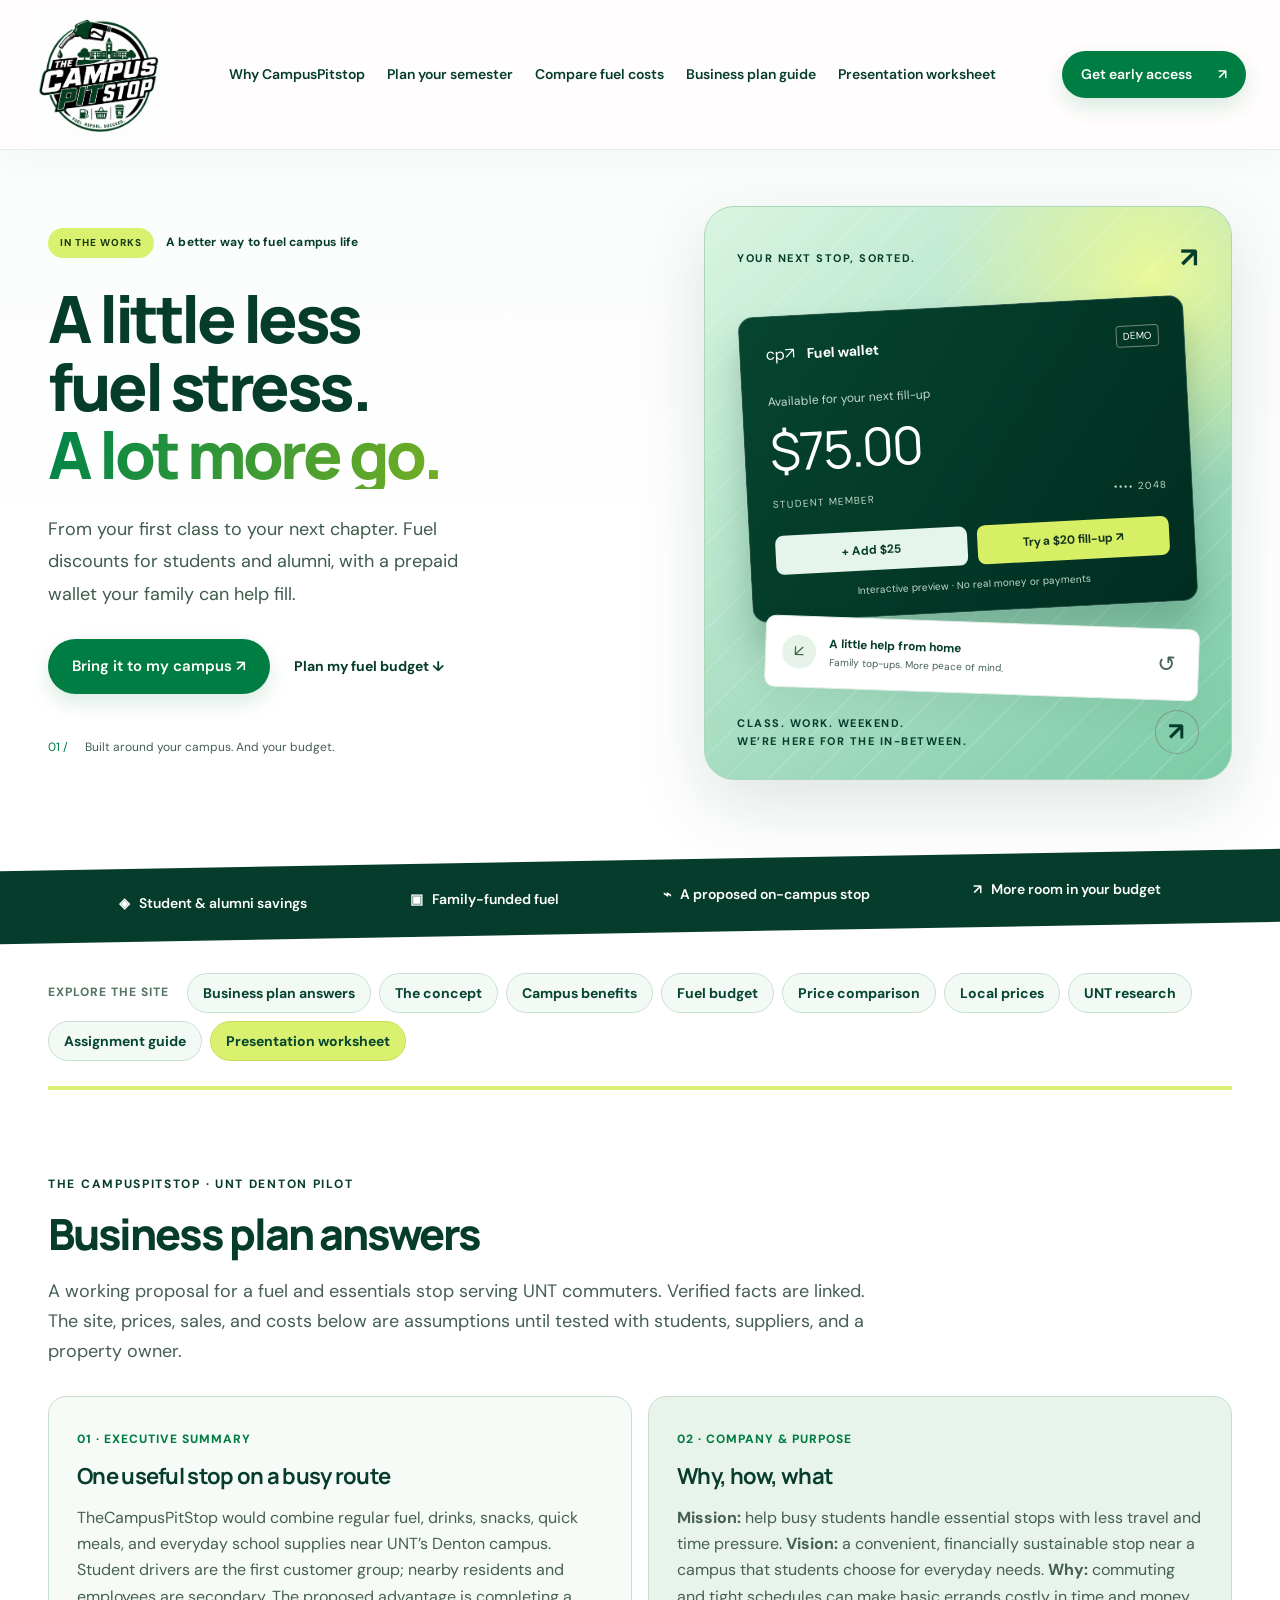
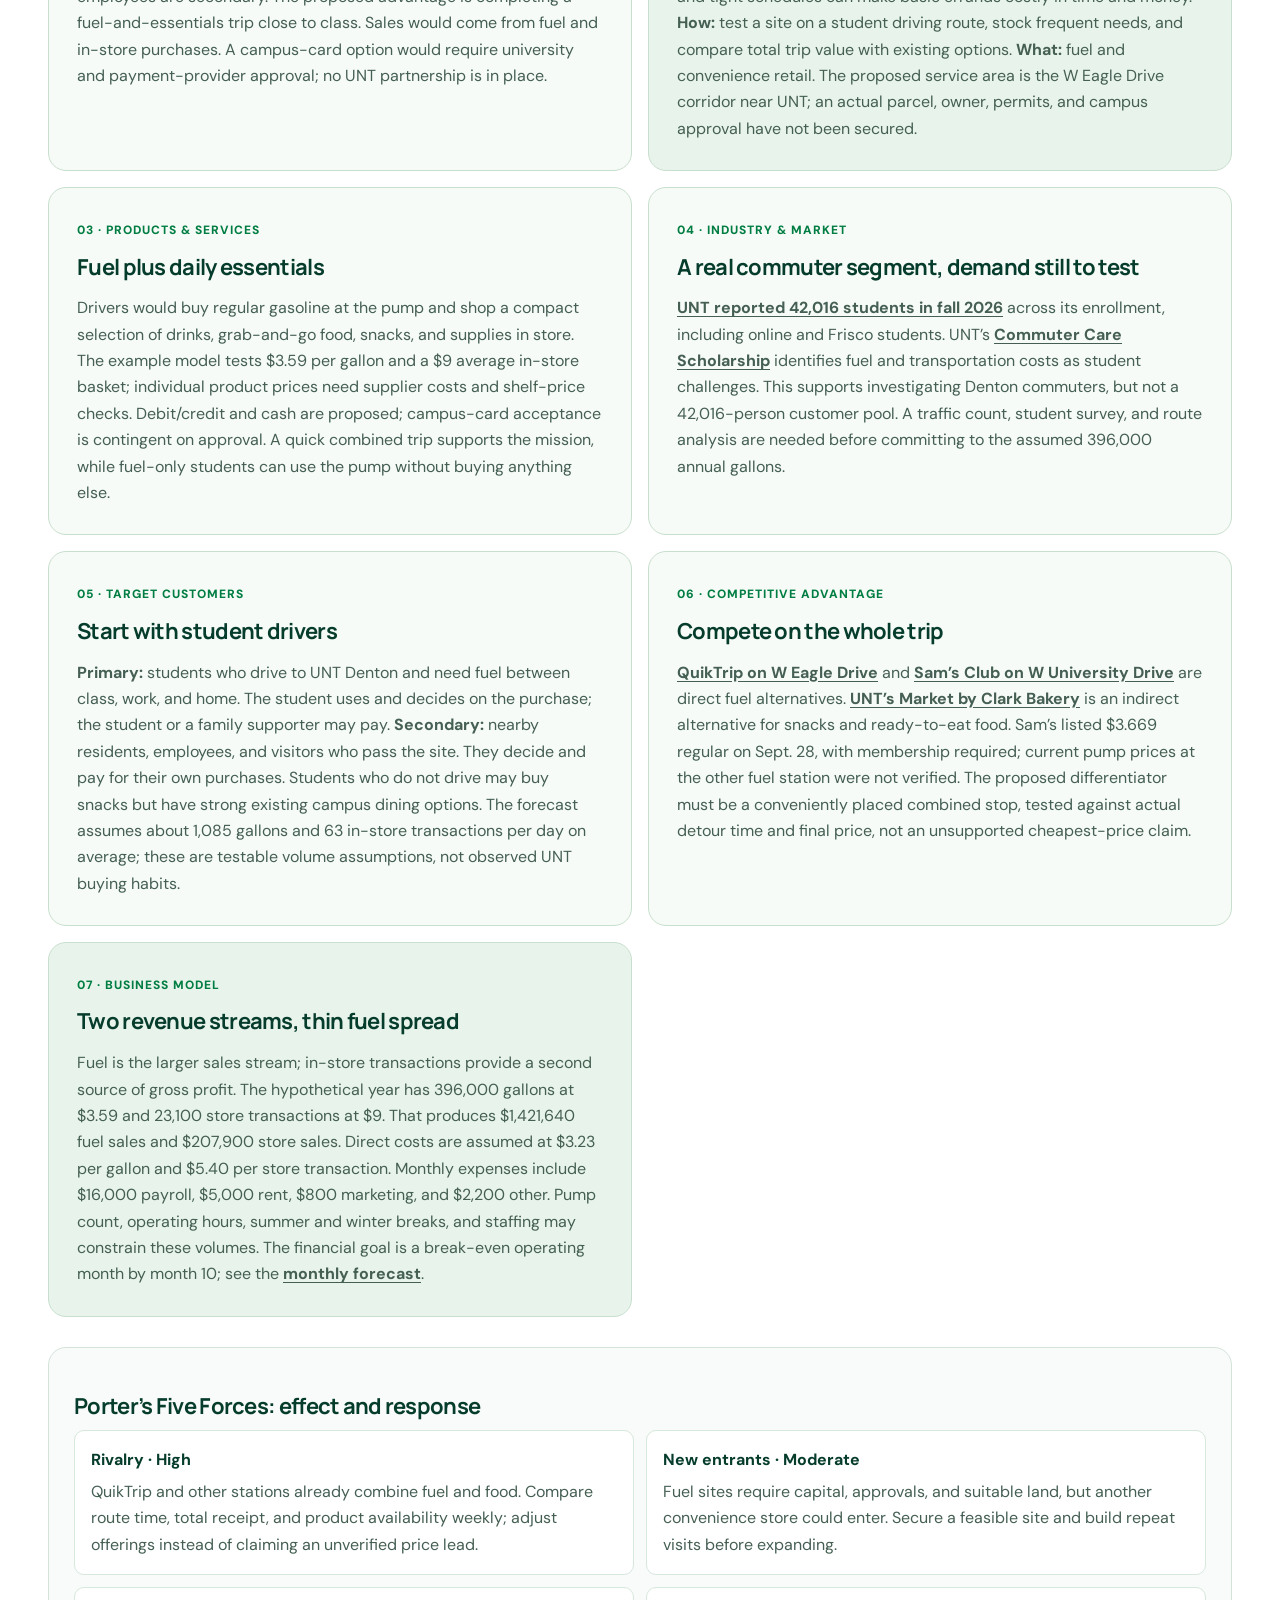
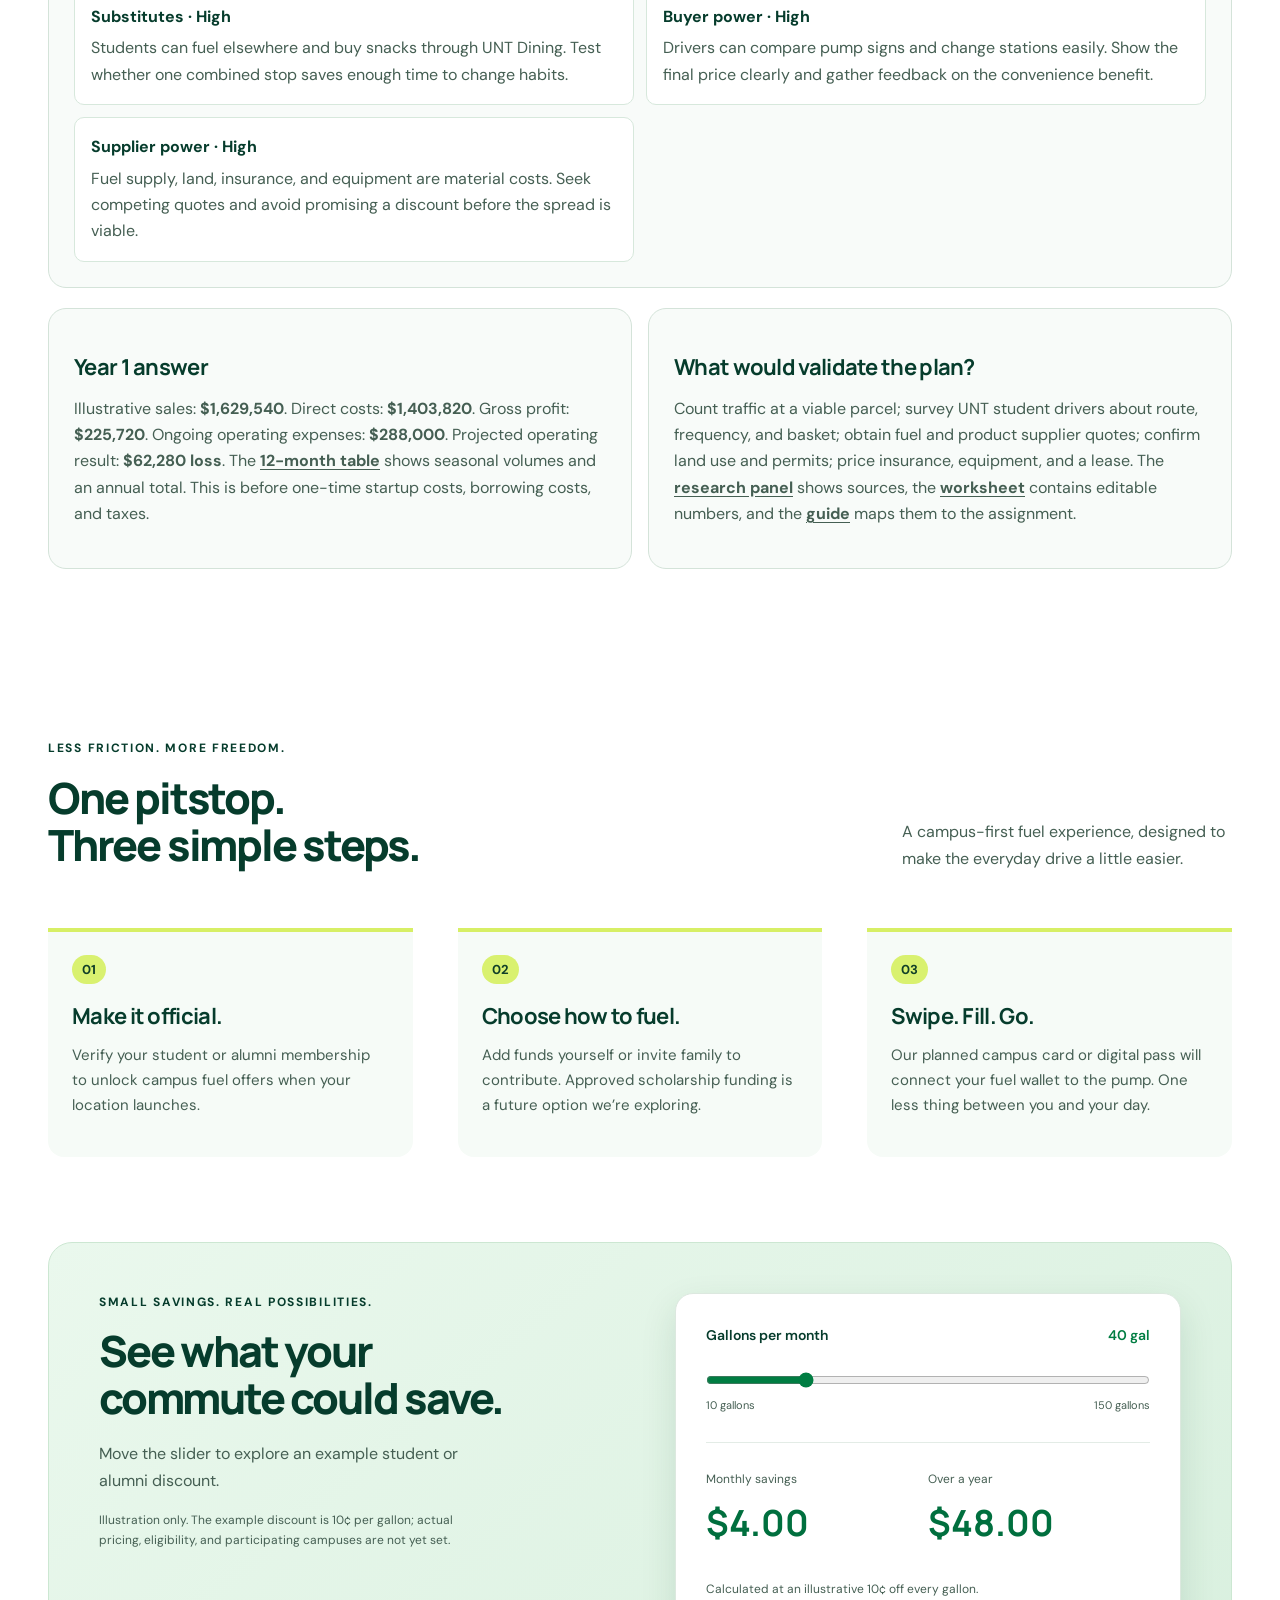
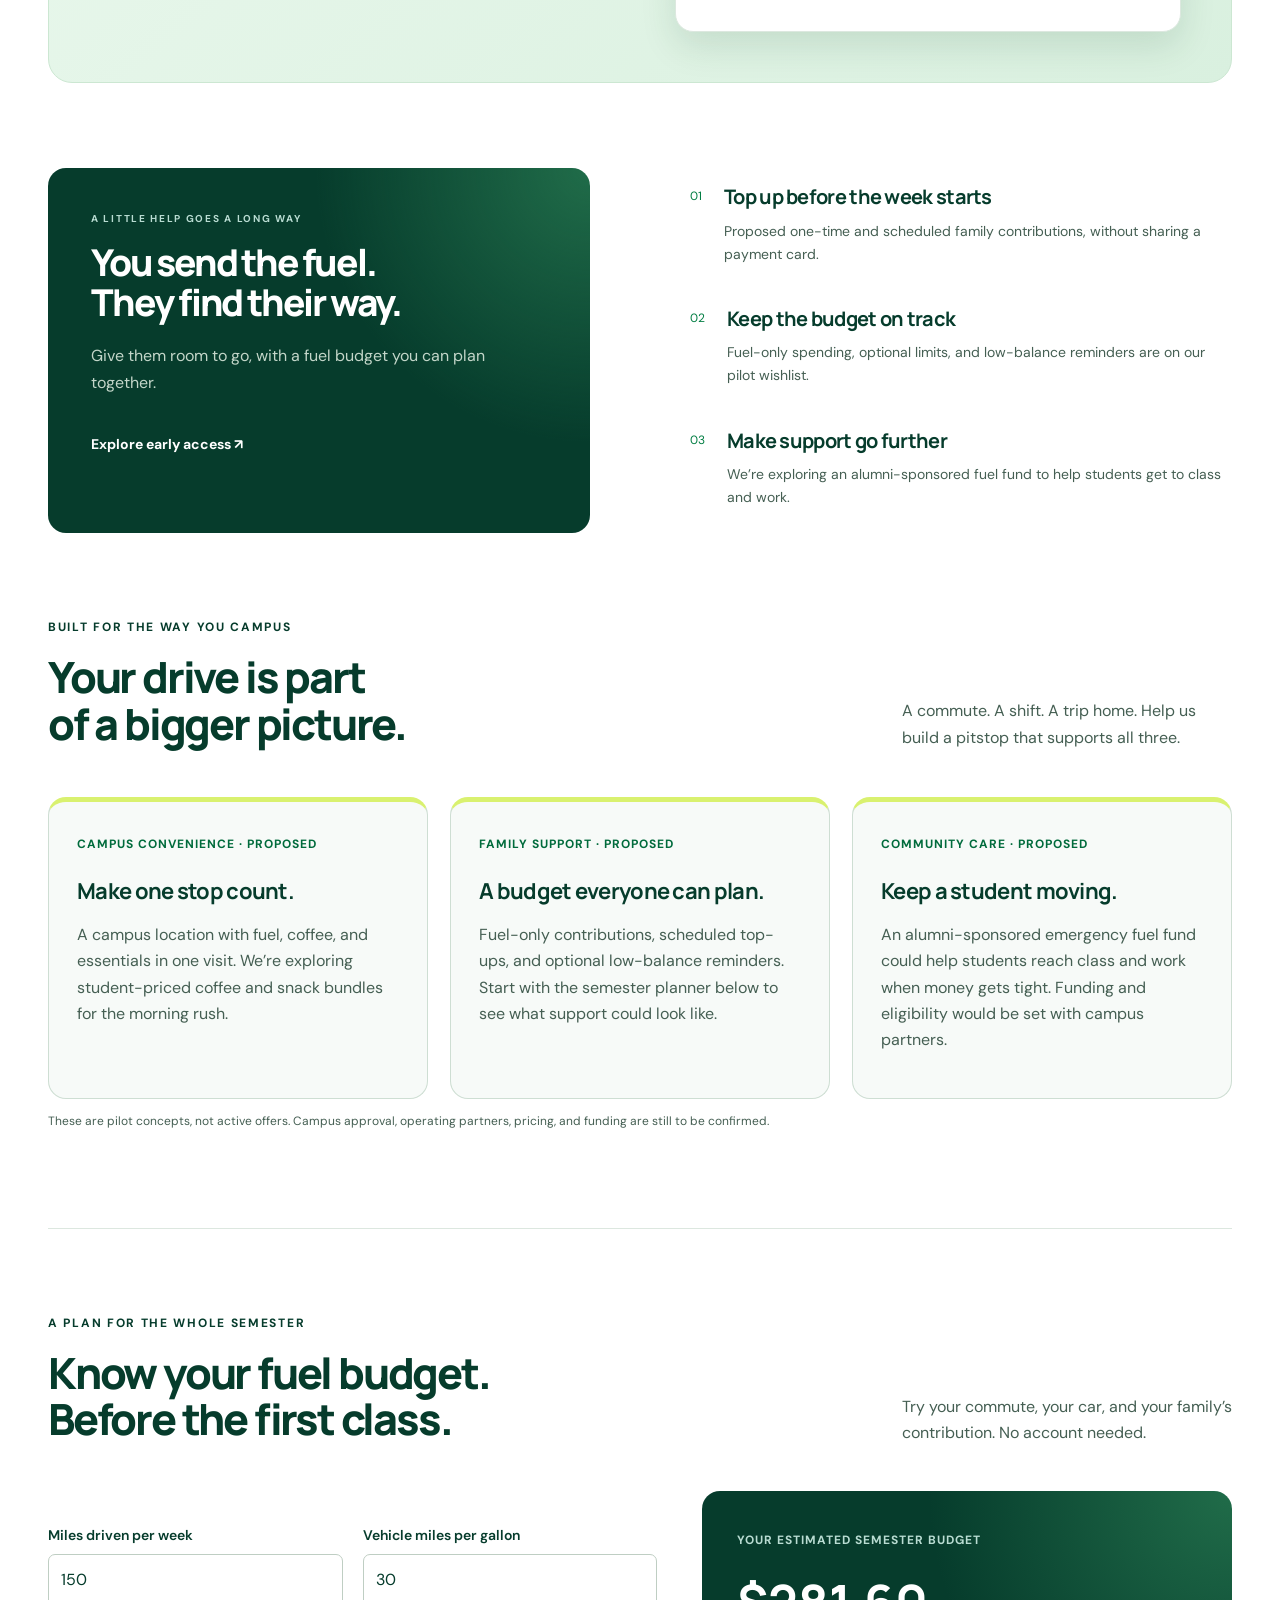
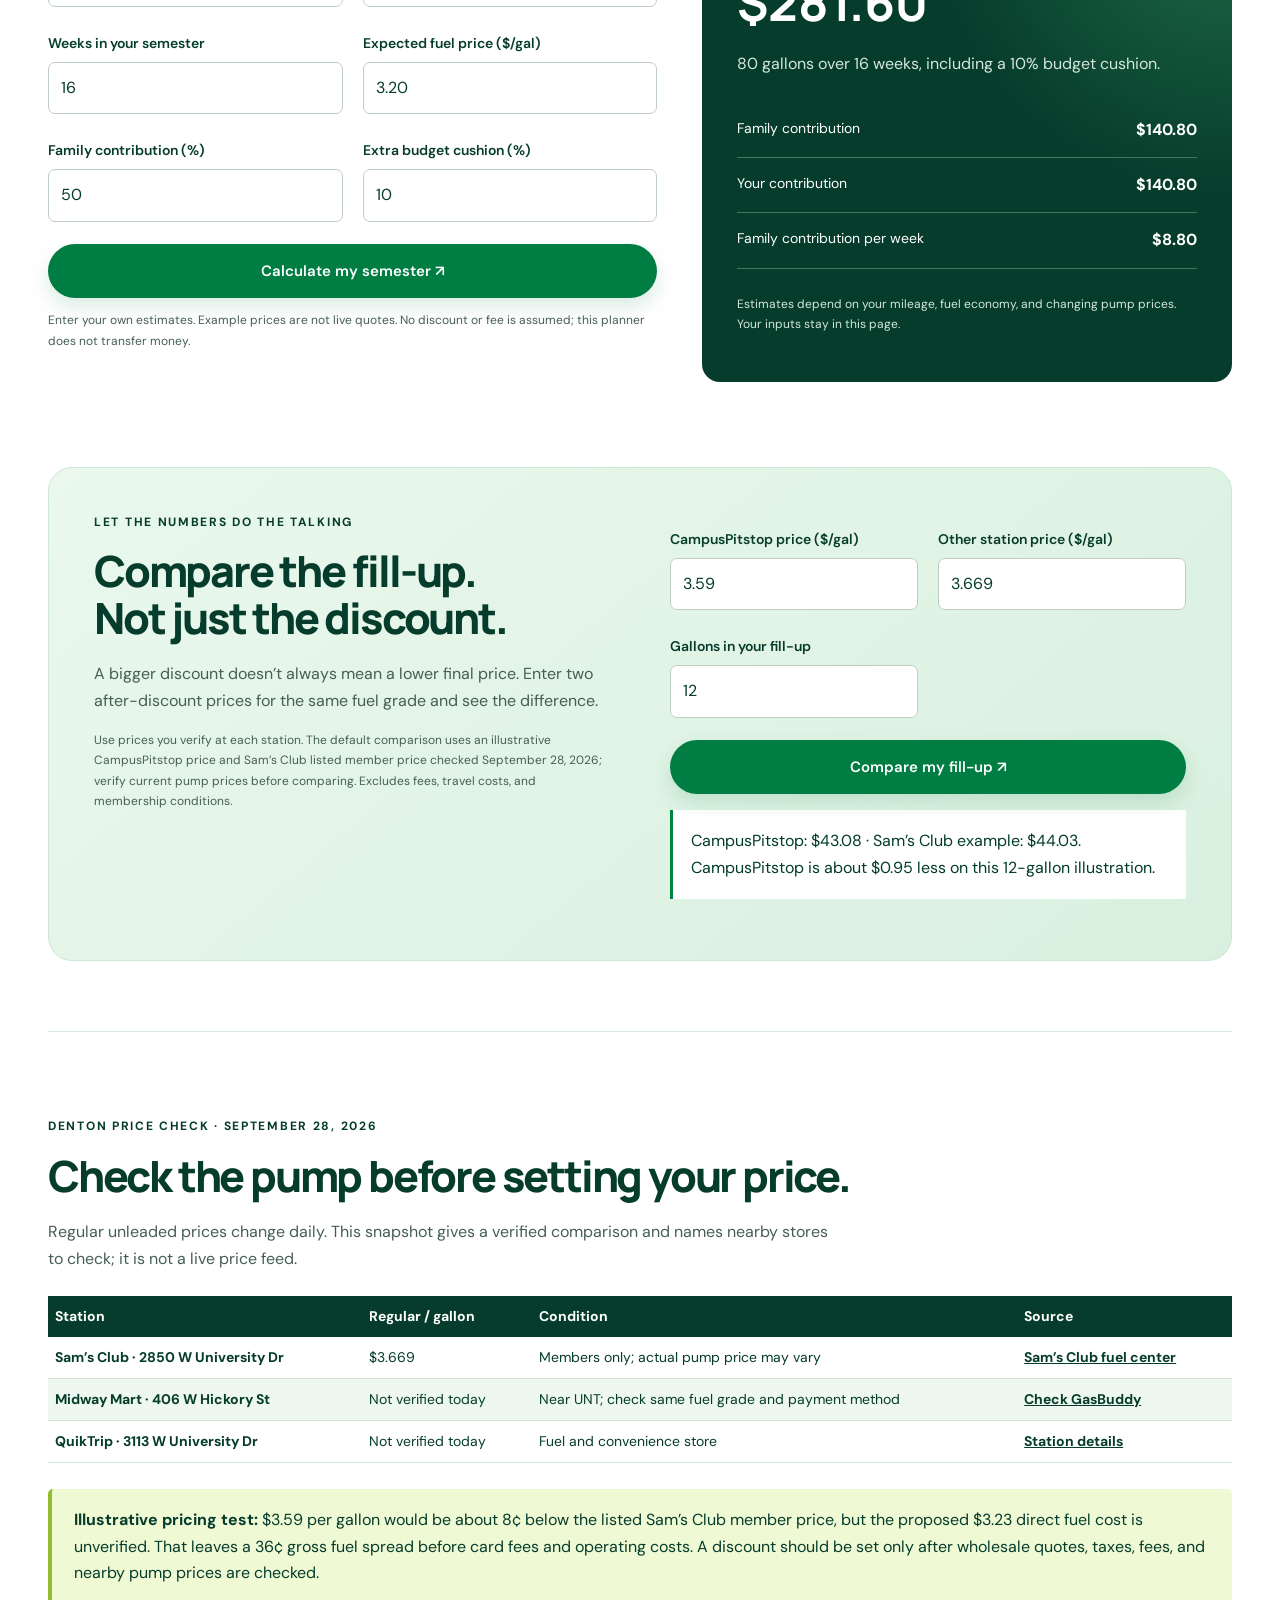
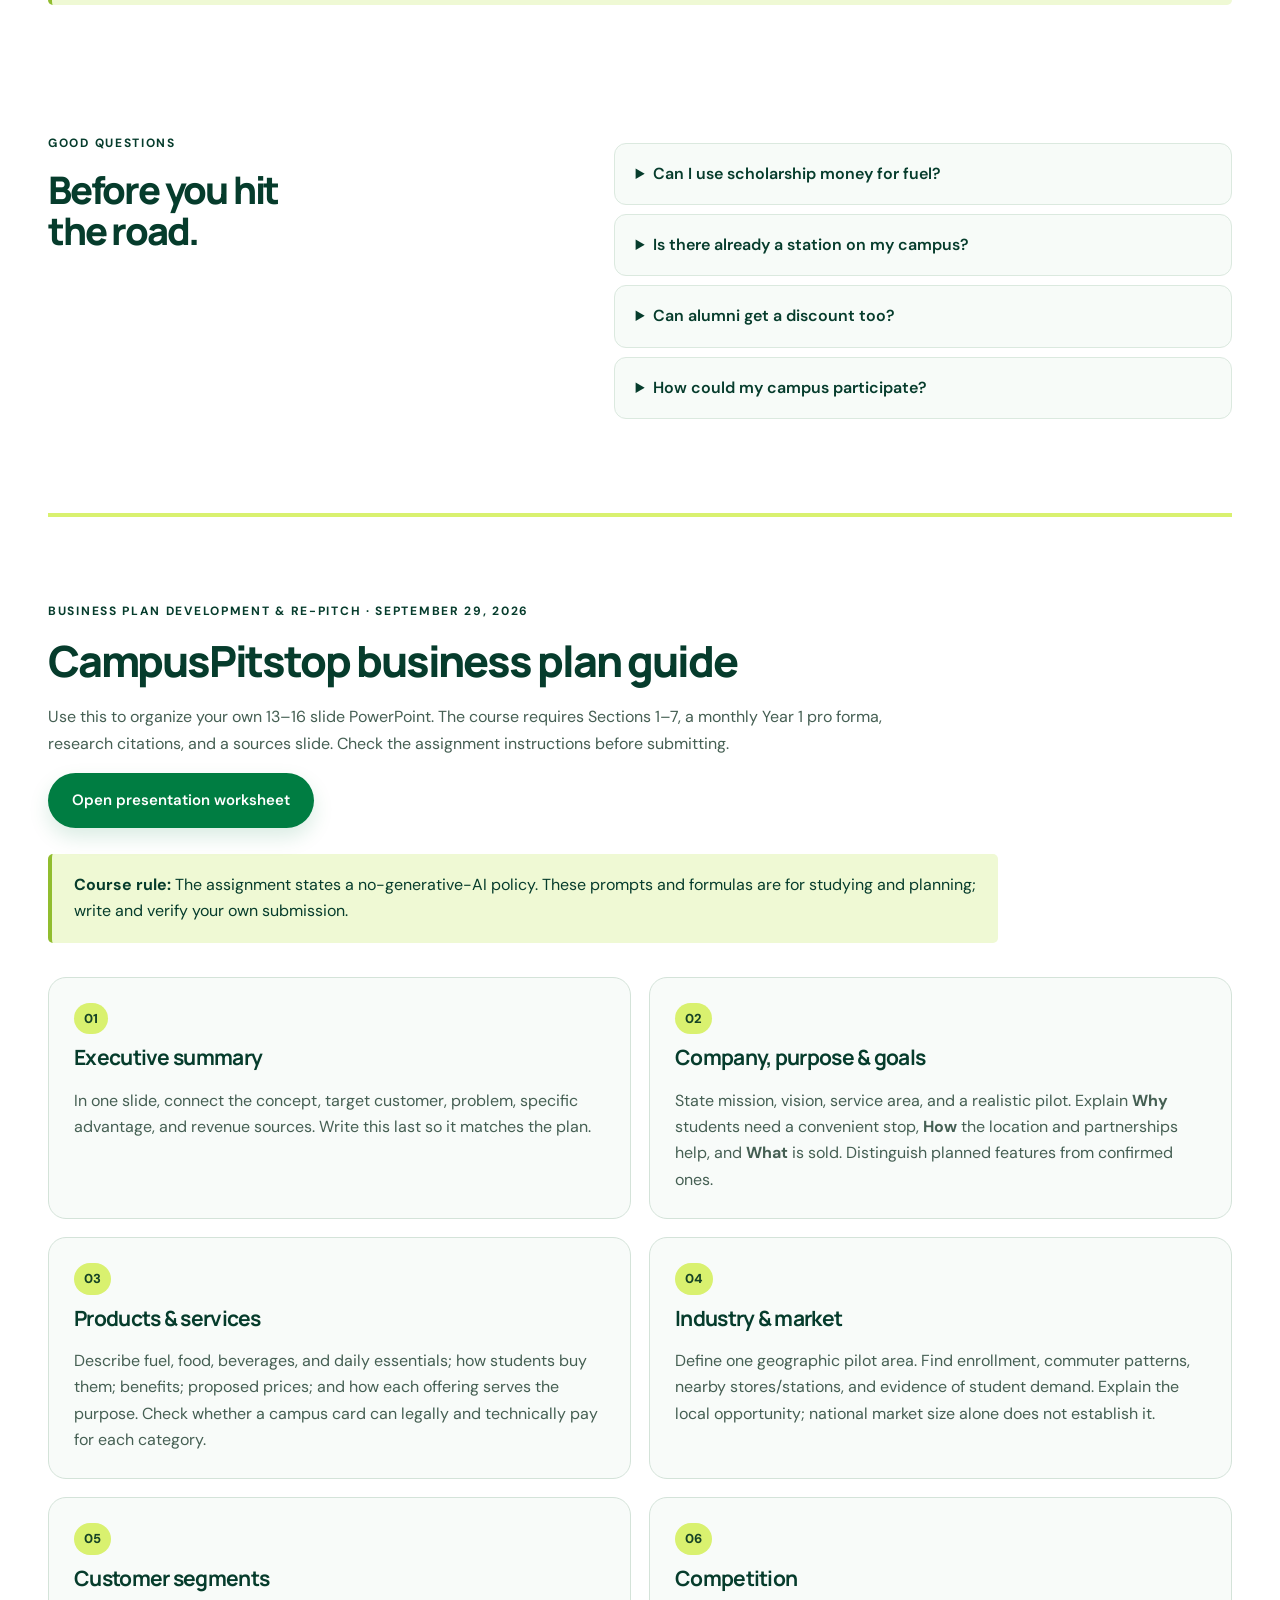
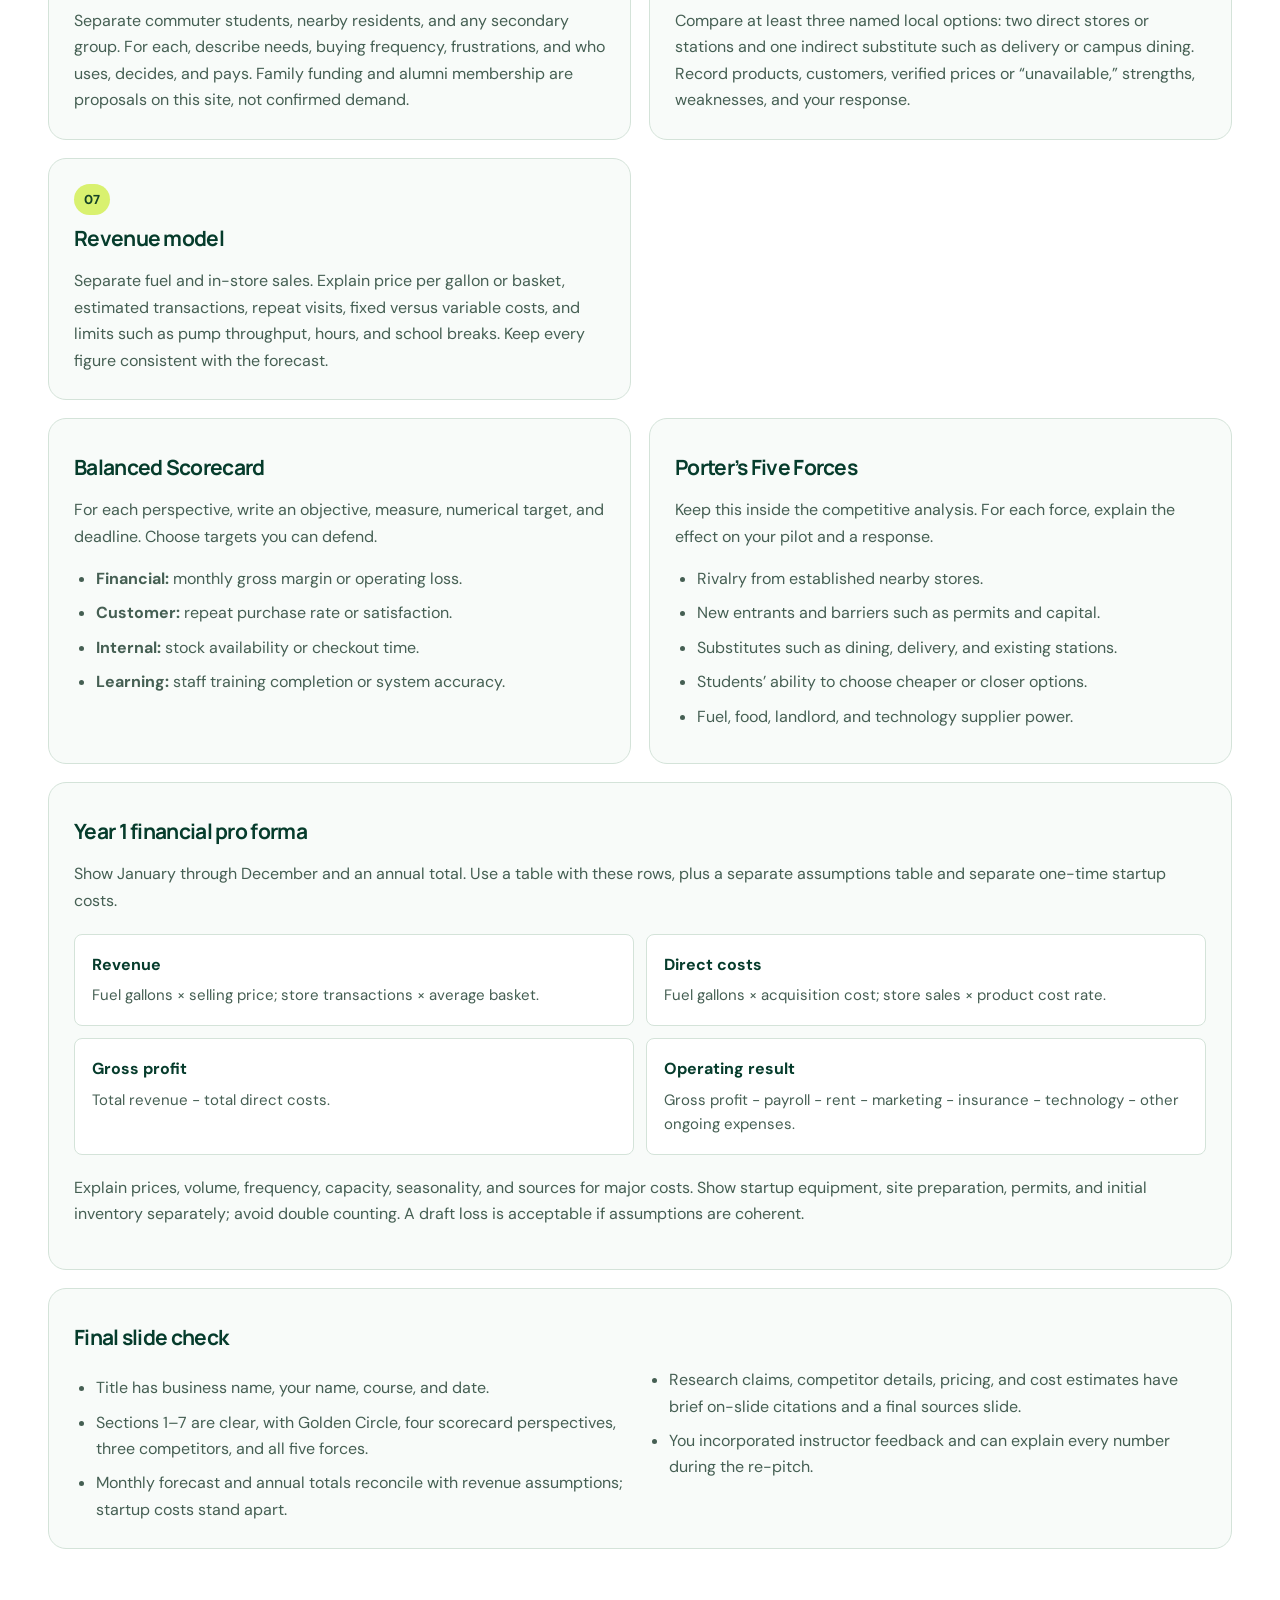
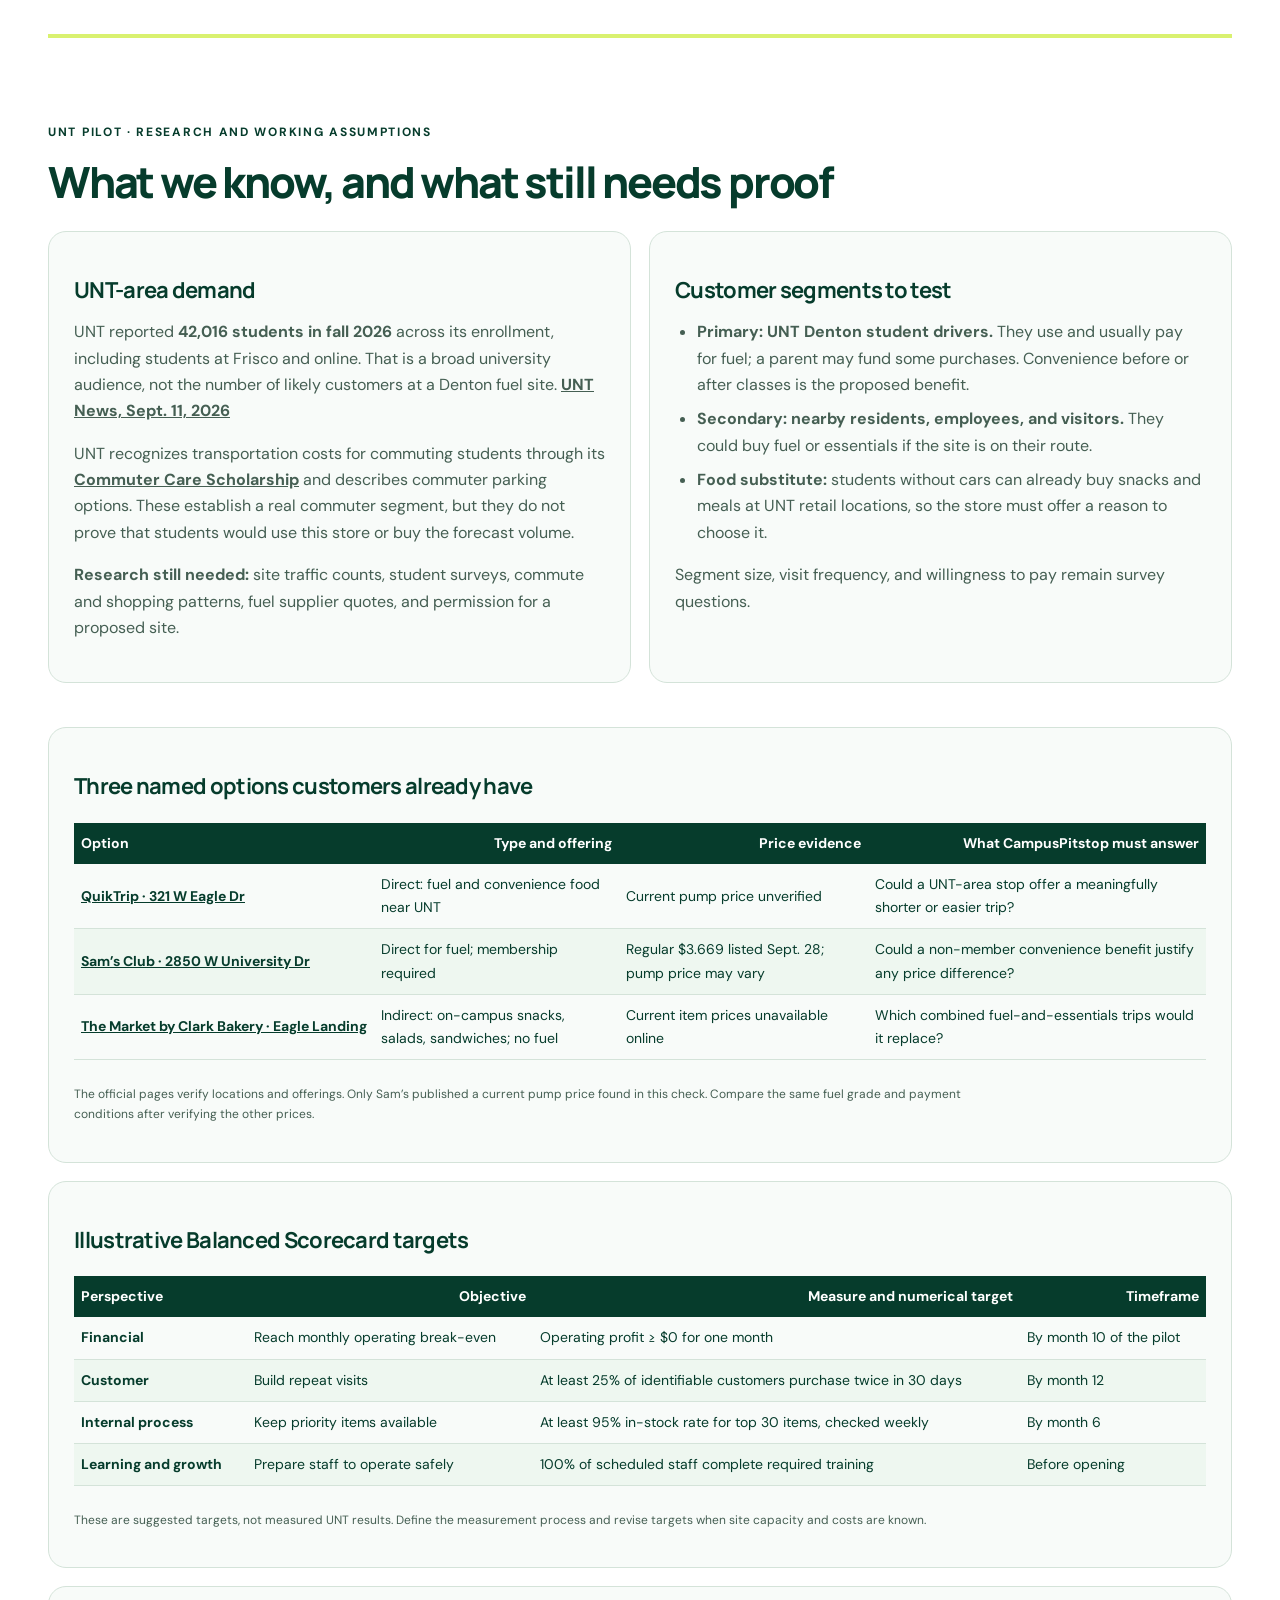
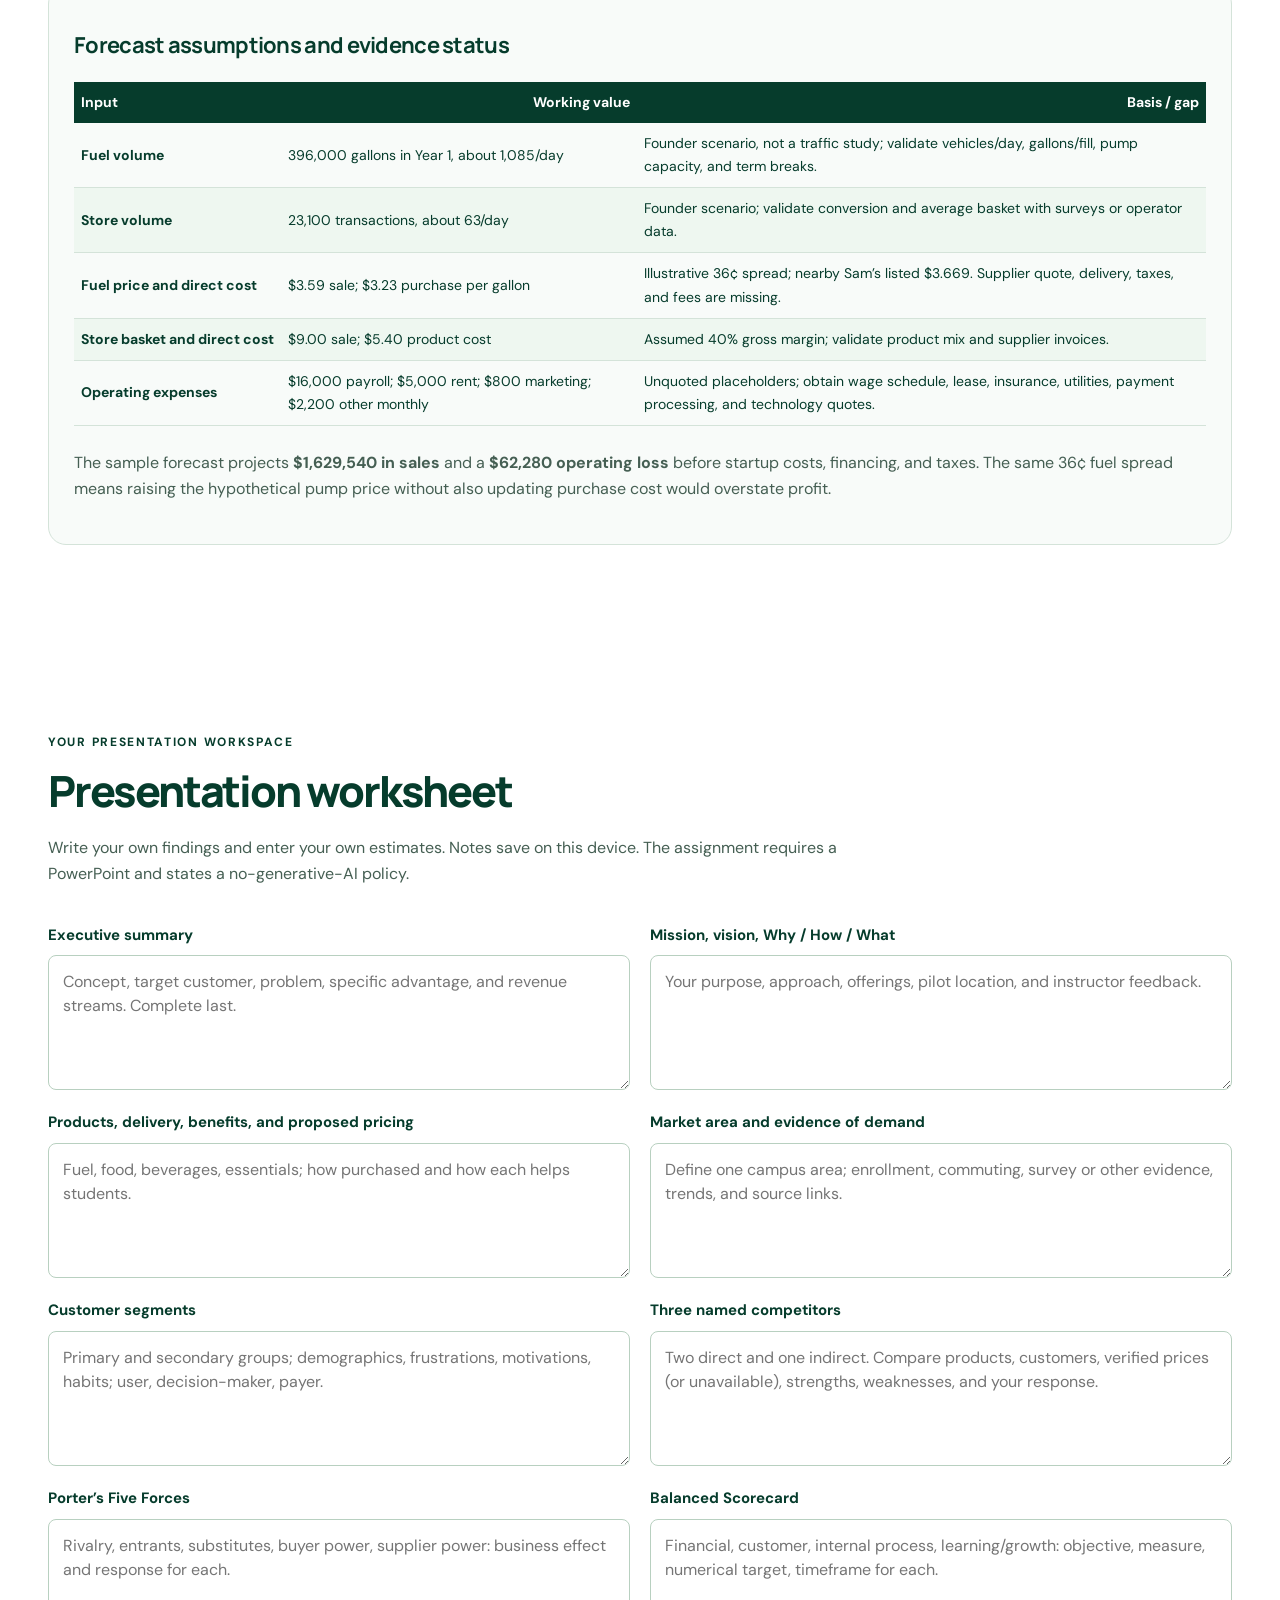
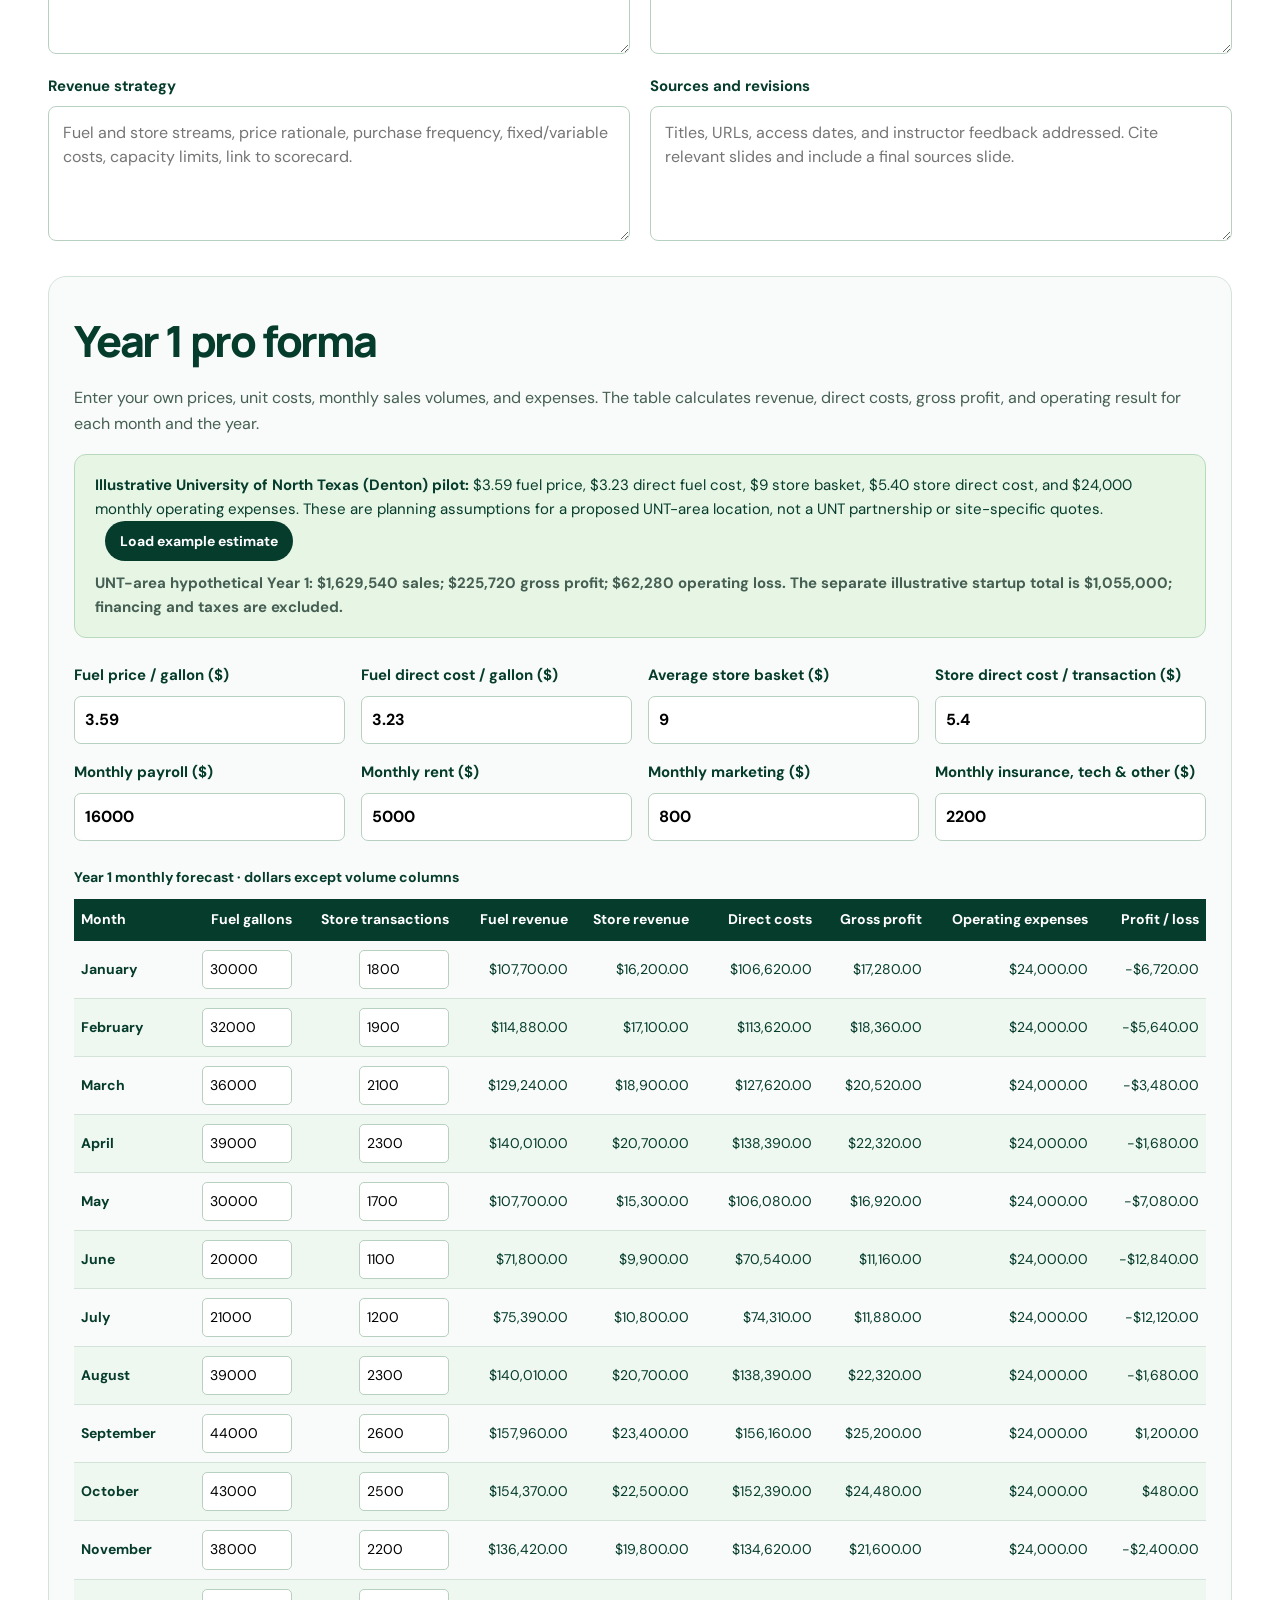
==== index.html @ ff19591e "Publish CampusPitstop website" ====
<!doctype html>
<html lang="en"><head><meta charset="UTF-8"><meta name="viewport" content="width=device-width, initial-scale=1"><meta name="description" content="CampusPitstop: a proposed campus fuel membership for students, families, and alumni."><link rel="icon" href="favicon.svg"><title>CampusPitstop — A little less fuel stress.</title><link rel="stylesheet" href="style.css"></head><body>
<header><a class="brand" href="#" aria-label="CampusPitstop home"><img class="brand-logo" src="campuspitstop-logo.png" alt="The Campus Pit Stop — Fuel. Refuel. Succeed." width="1254" height="1254"></a><nav aria-label="Main navigation"><a href="#why">Why CampusPitstop</a><a href="#planner">Plan your semester</a><a href="#compare">Compare fuel costs</a><a href="#study-guide">Business plan guide</a><a href="#worksheet">Presentation worksheet</a></nav><a class="button small" href="#join">Get early access <span>↗</span></a></header>
<main><section class="hero"><div class="hero-copy"><div class="eyebrow"><span class="pill">IN THE WORKS</span> A better way to fuel campus life</div><h1>A little less<br>fuel stress.<br><em>A lot more go.</em></h1><p>From your first class to your next chapter. Fuel discounts for students and alumni, with a prepaid wallet your family can help fill.</p><div class="actions"><a class="button" href="#join">Bring it to my campus ↗</a><a class="text-link" href="#planner">Plan my fuel budget <span>↓</span></a></div><div class="hero-note"><span>01 /</span> Built around your campus. And your budget.</div></div><div class="hero-visual" id="wallet"><div class="visual-top"><span>YOUR NEXT STOP, SORTED.</span><span>↗</span></div><div class="wallet"><div class="wallet-heading"><span>cp↗ <b>Fuel wallet</b></span><span class="demo">DEMO</span></div><p class="muted">Available for your next fill-up</p><div class="balance" id="balance">$75.00</div><div class="card-line"><span>STUDENT MEMBER</span><span>•••• 2048</span></div><div class="wallet-buttons"><button id="add">+ Add $25</button><button id="swipe">Try a $20 fill-up ↗</button></div><p class="demo-note">Interactive preview · No real money or payments</p></div><div class="transaction"><span class="transaction-icon">↙</span><div><strong id="activity">A little help from home</strong><span id="activity-detail">Family top-ups. More peace of mind.</span></div><button id="reset" aria-label="Reset wallet demo">↺</button></div><div class="visual-bottom"><span>CLASS. WORK. WEEKEND.<br>WE’RE HERE FOR THE IN-BETWEEN.</span><span class="circle-arrow">↗</span></div><p role="status" id="wallet-status" class="sr-only"></p></div></section>
<div class="benefit-strip"><span>◈ &nbsp; Student & alumni savings</span><span>▣ &nbsp; Family-funded fuel</span><span>⌁ &nbsp; A proposed on-campus stop</span><span>↗ &nbsp; More room in your budget</span></div>
<nav class="quick-nav" aria-label="Explore CampusPitstop"><div><span class="quick-label">EXPLORE THE SITE</span><a href="#business-plan">Business plan answers</a><a href="#how">The concept</a><a href="#why">Campus benefits</a><a href="#planner">Fuel budget</a><a href="#compare">Price comparison</a><a href="#local-prices">Local prices</a><a href="#evidence">UNT research</a><a href="#study-guide">Assignment guide</a><a class="quick-feature" href="#worksheet">Presentation worksheet</a></div></nav>
<section class="section business-answers" id="business-plan"><div class="eyebrow">THE CAMPUSPITSTOP · UNT DENTON PILOT</div><h2>Business plan answers</h2><p class="answer-lead">A working proposal for a fuel and essentials stop serving UNT commuters. Verified facts are linked. The site, prices, sales, and costs below are assumptions until tested with students, suppliers, and a property owner.</p>
<div class="answer-grid"><article class="answer-card"><span>01 · EXECUTIVE SUMMARY</span><h3>One useful stop on a busy route</h3><p>TheCampusPitStop would combine regular fuel, drinks, snacks, quick meals, and everyday school supplies near UNT’s Denton campus. Student drivers are the first customer group; nearby residents and employees are secondary. The proposed advantage is completing a fuel-and-essentials trip close to class. Sales would come from fuel and in-store purchases. A campus-card option would require university and payment-provider approval; no UNT partnership is in place.</p></article>
<article class="answer-card"><span>02 · COMPANY & PURPOSE</span><h3>Why, how, what</h3><p><b>Mission:</b> help busy students handle essential stops with less travel and time pressure. <b>Vision:</b> a convenient, financially sustainable stop near a campus that students choose for everyday needs. <b>Why:</b> commuting and tight schedules can make basic errands costly in time and money. <b>How:</b> test a site on a student driving route, stock frequent needs, and compare total trip value with existing options. <b>What:</b> fuel and convenience retail. The proposed service area is the W Eagle Drive corridor near UNT; an actual parcel, owner, permits, and campus approval have not been secured.</p></article>
<article class="answer-card"><span>03 · PRODUCTS & SERVICES</span><h3>Fuel plus daily essentials</h3><p>Drivers would buy regular gasoline at the pump and shop a compact selection of drinks, grab-and-go food, snacks, and supplies in store. The example model tests $3.59 per gallon and a $9 average in-store basket; individual product prices need supplier costs and shelf-price checks. Debit/credit and cash are proposed; campus-card acceptance is contingent on approval. A quick combined trip supports the mission, while fuel-only students can use the pump without buying anything else.</p></article>
<article class="answer-card"><span>04 · INDUSTRY & MARKET</span><h3>A real commuter segment, demand still to test</h3><p><a href="https://news.unt.edu/news/2026/fall-26-enrollment-positions-unt-for-growth-and-impact.html" target="_blank" rel="noopener">UNT reported 42,016 students in fall 2026</a> across its enrollment, including online and Frisco students. UNT’s <a href="https://studentaffairs.unt.edu/eagle-engagement-center/non-traditional-and-commuter-student-support/program/commuter-care-scholarship.html" target="_blank" rel="noopener">Commuter Care Scholarship</a> identifies fuel and transportation costs as student challenges. This supports investigating Denton commuters, but not a 42,016-person customer pool. A traffic count, student survey, and route analysis are needed before committing to the assumed 396,000 annual gallons.</p></article>
<article class="answer-card"><span>05 · TARGET CUSTOMERS</span><h3>Start with student drivers</h3><p><b>Primary:</b> students who drive to UNT Denton and need fuel between class, work, and home. The student uses and decides on the purchase; the student or a family supporter may pay. <b>Secondary:</b> nearby residents, employees, and visitors who pass the site. They decide and pay for their own purchases. Students who do not drive may buy snacks but have strong existing campus dining options. The forecast assumes about 1,085 gallons and 63 in-store transactions per day on average; these are testable volume assumptions, not observed UNT buying habits.</p></article>
<article class="answer-card"><span>06 · COMPETITIVE ADVANTAGE</span><h3>Compete on the whole trip</h3><p><a href="https://locations.quiktrip.com/tx/denton" target="_blank" rel="noopener">QuikTrip on W Eagle Drive</a> and <a href="https://www.samsclub.com/club/4905-denton-tx/fuel-center" target="_blank" rel="noopener">Sam’s Club on W University Drive</a> are direct fuel alternatives. <a href="https://dining.unt.edu/hours/retail/the-market-by-clark-bakery.html" target="_blank" rel="noopener">UNT’s Market by Clark Bakery</a> is an indirect alternative for snacks and ready-to-eat food. Sam’s listed $3.669 regular on Sept. 28, with membership required; current pump prices at the other fuel station were not verified. The proposed differentiator must be a conveniently placed combined stop, tested against actual detour time and final price, not an unsupported cheapest-price claim.</p></article>
<article class="answer-card"><span>07 · BUSINESS MODEL</span><h3>Two revenue streams, thin fuel spread</h3><p>Fuel is the larger sales stream; in-store transactions provide a second source of gross profit. The hypothetical year has 396,000 gallons at $3.59 and 23,100 store transactions at $9. That produces $1,421,640 fuel sales and $207,900 store sales. Direct costs are assumed at $3.23 per gallon and $5.40 per store transaction. Monthly expenses include $16,000 payroll, $5,000 rent, $800 marketing, and $2,200 other. Pump count, operating hours, summer and winter breaks, and staffing may constrain these volumes. The financial goal is a break-even operating month by month 10; see the <a href="#forecast">monthly forecast</a>.</p></article></div>
<div class="study-panel forces"><h3>Porter’s Five Forces: effect and response</h3><div class="force-grid"><div><b>Rivalry · High</b><p>QuikTrip and other stations already combine fuel and food. Compare route time, total receipt, and product availability weekly; adjust offerings instead of claiming an unverified price lead.</p></div><div><b>New entrants · Moderate</b><p>Fuel sites require capital, approvals, and suitable land, but another convenience store could enter. Secure a feasible site and build repeat visits before expanding.</p></div><div><b>Substitutes · High</b><p>Students can fuel elsewhere and buy snacks through UNT Dining. Test whether one combined stop saves enough time to change habits.</p></div><div><b>Buyer power · High</b><p>Drivers can compare pump signs and change stations easily. Show the final price clearly and gather feedback on the convenience benefit.</p></div><div><b>Supplier power · High</b><p>Fuel supply, land, insurance, and equipment are material costs. Seek competing quotes and avoid promising a discount before the spread is viable.</p></div></div></div>
<div class="answer-bottom"><div class="study-panel"><h3>Year 1 answer</h3><p>Illustrative sales: <b>$1,629,540</b>. Direct costs: <b>$1,403,820</b>. Gross profit: <b>$225,720</b>. Ongoing operating expenses: <b>$288,000</b>. Projected operating result: <b>$62,280 loss</b>. The <a href="#forecast">12-month table</a> shows seasonal volumes and an annual total. This is before one-time startup costs, borrowing costs, and taxes.</p></div><div class="study-panel"><h3>What would validate the plan?</h3><p>Count traffic at a viable parcel; survey UNT student drivers about route, frequency, and basket; obtain fuel and product supplier quotes; confirm land use and permits; price insurance, equipment, and a lease. The <a href="#evidence">research panel</a> shows sources, the <a href="#worksheet">worksheet</a> contains editable numbers, and the <a href="#study-guide">guide</a> maps them to the assignment.</p></div></div></section>
<section id="how" class="section"><div class="section-heading"><div><div class="eyebrow">LESS FRICTION. MORE FREEDOM.</div><h2>One pitstop.<br>Three simple steps.</h2></div><p>A campus-first fuel experience, designed to make the everyday drive a little easier.</p></div><div class="steps"><article><span class="number">01</span><h3>Make it official.</h3><p>Verify your student or alumni membership to unlock campus fuel offers when your location launches.</p></article><article><span class="number">02</span><h3>Choose how to fuel.</h3><p>Add funds yourself or invite family to contribute. Approved scholarship funding is a future option we’re exploring.</p></article><article><span class="number">03</span><h3>Swipe. Fill. Go.</h3><p>Our planned campus card or digital pass will connect your fuel wallet to the pump. One less thing between you and your day.</p></article></div></section>
<section class="savings section" id="savings"><div><div class="eyebrow">SMALL SAVINGS. REAL POSSIBILITIES.</div><h2>See what your<br>commute could save.</h2><p>Move the slider to explore an example student or alumni discount.</p><p class="fine">Illustration only. The example discount is 10¢ per gallon; actual pricing, eligibility, and participating campuses are not yet set.</p></div><div class="calculator"><div class="range-label"><label for="gallons">Gallons per month</label><output id="gallons-value">40 gal</output></div><input type="range" min="10" max="150" step="5" value="40" id="gallons"><div class="range-ends"><span>10 gallons</span><span>150 gallons</span></div><div class="saving-results"><div><span>Monthly savings</span><strong id="monthly">$4.00</strong></div><div><span>Over a year</span><strong id="yearly">$48.00</strong></div></div><span class="fine">Calculated at an illustrative 10¢ off every gallon.</span></div></section>
<section class="section families" id="families"><div class="family-panel"><div class="eyebrow">A LITTLE HELP GOES A LONG WAY</div><h2>You send the fuel.<br>They find their way.</h2><p>Give them room to go, with a fuel budget you can plan together.</p><a class="text-link" href="#join">Explore early access ↗</a></div><div class="family-features"><article><span>01</span><div><h3>Top up before the week starts</h3><p>Proposed one-time and scheduled family contributions, without sharing a payment card.</p></div></article><article><span>02</span><div><h3>Keep the budget on track</h3><p>Fuel-only spending, optional limits, and low-balance reminders are on our pilot wishlist.</p></div></article><article><span>03</span><div><h3>Make support go further</h3><p>We’re exploring an alumni-sponsored fuel fund to help students get to class and work.</p></div></article></div></section>
<section class="section campus-edge" id="why"><div class="section-heading"><div><div class="eyebrow">BUILT FOR THE WAY YOU CAMPUS</div><h2>Your drive is part<br>of a bigger picture.</h2></div><p>A commute. A shift. A trip home. Help us build a pitstop that supports all three.</p></div><div class="edge-grid"><article><span class="feature-tag">CAMPUS CONVENIENCE · PROPOSED</span><h3>Make one stop count.</h3><p>A campus location with fuel, coffee, and essentials in one visit. We’re exploring student-priced coffee and snack bundles for the morning rush.</p></article><article><span class="feature-tag">FAMILY SUPPORT · PROPOSED</span><h3>A budget everyone can plan.</h3><p>Fuel-only contributions, scheduled top-ups, and optional low-balance reminders. Start with the semester planner below to see what support could look like.</p></article><article><span class="feature-tag">COMMUNITY CARE · PROPOSED</span><h3>Keep a student moving.</h3><p>An alumni-sponsored emergency fuel fund could help students reach class and work when money gets tight. Funding and eligibility would be set with campus partners.</p></article></div><p class="fine">These are pilot concepts, not active offers. Campus approval, operating partners, pricing, and funding are still to be confirmed.</p></section>
<section class="section planner" id="planner"><div class="section-heading"><div><div class="eyebrow">A PLAN FOR THE WHOLE SEMESTER</div><h2>Know your fuel budget.<br>Before the first class.</h2></div><p>Try your commute, your car, and your family’s contribution. No account needed.</p></div><div class="planner-grid"><form id="budget-form"><div class="input-grid"><div><label for="weekly-miles">Miles driven per week</label><input id="weekly-miles" type="number" value="150" min="0" max="5000" step="1" required></div><div><label for="mpg">Vehicle miles per gallon</label><input id="mpg" type="number" value="30" min="1" max="150" step="0.1" required></div><div><label for="weeks">Weeks in your semester</label><input id="weeks" type="number" value="16" min="1" max="52" step="1" required></div><div><label for="fuel-price">Expected fuel price ($/gal)</label><input id="fuel-price" type="number" value="3.20" min="0.01" max="20" step="0.01" required></div><div><label for="family-share">Family contribution (%)</label><input id="family-share" type="number" value="50" min="0" max="100" step="1" required></div><div><label for="buffer">Extra budget cushion (%)</label><input id="buffer" type="number" value="10" min="0" max="100" step="1" required></div></div><button class="button" type="submit">Calculate my semester ↗</button><p class="fine">Enter your own estimates. Example prices are not live quotes. No discount or fee is assumed; this planner does not transfer money.</p></form><div class="budget-result" aria-live="polite"><span class="feature-tag">YOUR ESTIMATED SEMESTER BUDGET</span><strong class="budget-total" id="budget-total">$281.60</strong><p id="budget-summary">80 gallons over 16 weeks, including a 10% budget cushion.</p><dl><div><dt>Family contribution</dt><dd id="family-total">$140.80</dd></div><div><dt>Your contribution</dt><dd id="student-total">$140.80</dd></div><div><dt>Family contribution per week</dt><dd id="family-weekly">$8.80</dd></div></dl><p class="fine">Estimates depend on your mileage, fuel economy, and changing pump prices. Your inputs stay in this page.</p></div></div></section>
<section class="section compare" id="compare"><div><div class="eyebrow">LET THE NUMBERS DO THE TALKING</div><h2>Compare the fill-up.<br>Not just the discount.</h2><p>A bigger discount doesn’t always mean a lower final price. Enter two after-discount prices for the same fuel grade and see the difference.</p><p class="fine">Use prices you verify at each station. The default comparison uses an illustrative CampusPitstop price and Sam’s Club listed member price checked September 28, 2026; verify current pump prices before comparing. Excludes fees, travel costs, and membership conditions.</p></div><form id="compare-form"><div class="input-grid"><div><label for="our-price">CampusPitstop price ($/gal)</label><input id="our-price" type="number" min="0.01" max="20" step="0.01" value="3.59" required></div><div><label for="other-price">Other station price ($/gal)</label><input id="other-price" type="number" min="0.01" max="20" step="0.001" value="3.669" required></div><div><label for="fill-gallons">Gallons in your fill-up</label><input id="fill-gallons" type="number" min="0.1" max="200" step="0.1" value="12" required></div></div><button class="button" type="submit">Compare my fill-up ↗</button><p id="comparison-result" class="comparison-result" role="status">CampusPitstop: $43.08 · Sam’s Club example: $44.03. CampusPitstop is about $0.95 less on this 12-gallon illustration.</p></form></section>
<section class="section local-prices" id="local-prices"><div class="eyebrow">DENTON PRICE CHECK · SEPTEMBER 28, 2026</div><h2>Check the pump before setting your price.</h2><p>Regular unleaded prices change daily. This snapshot gives a verified comparison and names nearby stores to check; it is not a live price feed.</p><div class="forecast-scroll"><table><thead><tr><th>Station</th><th>Regular / gallon</th><th>Condition</th><th>Source</th></tr></thead><tbody><tr><th>Sam’s Club · 2850 W University Dr</th><td>$3.669</td><td>Members only; actual pump price may vary</td><td><a href="https://www.samsclub.com/club/4905-denton-tx/fuel-center" target="_blank" rel="noopener">Sam’s Club fuel center</a></td></tr><tr><th>Midway Mart · 406 W Hickory St</th><td>Not verified today</td><td>Near UNT; check same fuel grade and payment method</td><td><a href="https://www.gasbuddy.com/" target="_blank" rel="noopener">Check GasBuddy</a></td></tr><tr><th>QuikTrip · 3113 W University Dr</th><td>Not verified today</td><td>Fuel and convenience store</td><td><a href="https://locations.quiktrip.com/tx/denton/3113-w-university-dr" target="_blank" rel="noopener">Station details</a></td></tr></tbody></table></div><div class="study-callout"><strong>Illustrative pricing test:</strong> $3.59 per gallon would be about 8¢ below the listed Sam’s Club member price, but the proposed $3.23 direct fuel cost is unverified. That leaves a 36¢ gross fuel spread before card fees and operating costs. A discount should be set only after wholesale quotes, taxes, fees, and nearby pump prices are checked.</div></section>
<section class="section faq"><div><div class="eyebrow">GOOD QUESTIONS</div><h2>Before you hit<br>the road.</h2></div><div><details><summary>Can I use scholarship money for fuel?</summary><p>This is a proposed feature, not an available payment method. Eligibility depends on your specific award and school’s rules. We would need approval from participating schools and scholarship providers before enabling it. Ask your financial aid office about your award.</p></details><details><summary>Is there already a station on my campus?</summary><p>CampusPitstop is a concept preparing for a pilot. No campus locations, opening dates, or institutional partnerships have been confirmed.</p></details><details><summary>Can alumni get a discount too?</summary><p>Yes, alumni membership is part of the proposed model. Verification, discounts, and final membership terms will be confirmed with launch partners.</p></details><details><summary>How could my campus participate?</summary><p>Our proposed starting point is a small pilot with a campus and an experienced fuel operator. Campus interest would help shape the location, student demand, and service model before a full station launch.</p></details></div></section>
<section class="section study" id="study-guide"><div class="eyebrow">BUSINESS PLAN DEVELOPMENT &amp; RE-PITCH · SEPTEMBER 29, 2026</div><h2>CampusPitstop business plan guide</h2><p class="study-intro">Use this to organize your own 13–16 slide PowerPoint. The course requires Sections 1–7, a monthly Year 1 pro forma, research citations, and a sources slide. Check the assignment instructions before submitting.</p><p><a class="button" href="#worksheet">Open presentation worksheet</a></p><div class="study-callout"><strong>Course rule:</strong> The assignment states a no-generative-AI policy. These prompts and formulas are for studying and planning; write and verify your own submission.</div><div class="study-grid">
<article><span>01</span><h3>Executive summary</h3><p>In one slide, connect the concept, target customer, problem, specific advantage, and revenue sources. Write this last so it matches the plan.</p></article>
<article><span>02</span><h3>Company, purpose &amp; goals</h3><p>State mission, vision, service area, and a realistic pilot. Explain <b>Why</b> students need a convenient stop, <b>How</b> the location and partnerships help, and <b>What</b> is sold. Distinguish planned features from confirmed ones.</p></article>
<article><span>03</span><h3>Products &amp; services</h3><p>Describe fuel, food, beverages, and daily essentials; how students buy them; benefits; proposed prices; and how each offering serves the purpose. Check whether a campus card can legally and technically pay for each category.</p></article>
<article><span>04</span><h3>Industry &amp; market</h3><p>Define one geographic pilot area. Find enrollment, commuter patterns, nearby stores/stations, and evidence of student demand. Explain the local opportunity; national market size alone does not establish it.</p></article>
<article><span>05</span><h3>Customer segments</h3><p>Separate commuter students, nearby residents, and any secondary group. For each, describe needs, buying frequency, frustrations, and who uses, decides, and pays. Family funding and alumni membership are proposals on this site, not confirmed demand.</p></article>
<article><span>06</span><h3>Competition</h3><p>Compare at least three named local options: two direct stores or stations and one indirect substitute such as delivery or campus dining. Record products, customers, verified prices or “unavailable,” strengths, weaknesses, and your response.</p></article>
<article><span>07</span><h3>Revenue model</h3><p>Separate fuel and in-store sales. Explain price per gallon or basket, estimated transactions, repeat visits, fixed versus variable costs, and limits such as pump throughput, hours, and school breaks. Keep every figure consistent with the forecast.</p></article>
</div><div class="study-two"><div class="study-panel"><h3>Balanced Scorecard</h3><p>For each perspective, write an objective, measure, numerical target, and deadline. Choose targets you can defend.</p><ul><li><b>Financial:</b> monthly gross margin or operating loss.</li><li><b>Customer:</b> repeat purchase rate or satisfaction.</li><li><b>Internal:</b> stock availability or checkout time.</li><li><b>Learning:</b> staff training completion or system accuracy.</li></ul></div><div class="study-panel"><h3>Porter’s Five Forces</h3><p>Keep this inside the competitive analysis. For each force, explain the effect on your pilot and a response.</p><ul><li>Rivalry from established nearby stores.</li><li>New entrants and barriers such as permits and capital.</li><li>Substitutes such as dining, delivery, and existing stations.</li><li>Students’ ability to choose cheaper or closer options.</li><li>Fuel, food, landlord, and technology supplier power.</li></ul></div></div>
<div class="study-panel finance"><h3>Year 1 financial pro forma</h3><p>Show January through December and an annual total. Use a table with these rows, plus a separate assumptions table and separate one-time startup costs.</p><div class="formula-grid"><div><b>Revenue</b><span>Fuel gallons × selling price; store transactions × average basket.</span></div><div><b>Direct costs</b><span>Fuel gallons × acquisition cost; store sales × product cost rate.</span></div><div><b>Gross profit</b><span>Total revenue − total direct costs.</span></div><div><b>Operating result</b><span>Gross profit − payroll − rent − marketing − insurance − technology − other ongoing expenses.</span></div></div><p>Explain prices, volume, frequency, capacity, seasonality, and sources for major costs. Show startup equipment, site preparation, permits, and initial inventory separately; avoid double counting. A draft loss is acceptable if assumptions are coherent.</p></div>
<div class="study-panel"><h3>Final slide check</h3><ul class="checklist"><li>Title has business name, your name, course, and date.</li><li>Sections 1–7 are clear, with Golden Circle, four scorecard perspectives, three competitors, and all five forces.</li><li>Monthly forecast and annual totals reconcile with revenue assumptions; startup costs stand apart.</li><li>Research claims, competitor details, pricing, and cost estimates have brief on-slide citations and a final sources slide.</li><li>You incorporated instructor feedback and can explain every number during the re-pitch.</li></ul></div></section>
<section class="section evidence" id="evidence"><div class="eyebrow">UNT PILOT · RESEARCH AND WORKING ASSUMPTIONS</div><h2>What we know, and what still needs proof</h2><div class="evidence-grid"><article class="study-panel"><h3>UNT-area demand</h3><p>UNT reported <strong>42,016 students in fall 2026</strong> across its enrollment, including students at Frisco and online. That is a broad university audience, not the number of likely customers at a Denton fuel site. <a href="https://news.unt.edu/news/2026/fall-26-enrollment-positions-unt-for-growth-and-impact.html" target="_blank" rel="noopener">UNT News, Sept. 11, 2026</a></p><p>UNT recognizes transportation costs for commuting students through its <a href="https://studentaffairs.unt.edu/eagle-engagement-center/non-traditional-and-commuter-student-support/program/commuter-care-scholarship.html" target="_blank" rel="noopener">Commuter Care Scholarship</a> and describes commuter parking options. These establish a real commuter segment, but they do not prove that students would use this store or buy the forecast volume.</p><p><strong>Research still needed:</strong> site traffic counts, student surveys, commute and shopping patterns, fuel supplier quotes, and permission for a proposed site.</p></article><article class="study-panel"><h3>Customer segments to test</h3><ul><li><strong>Primary: UNT Denton student drivers.</strong> They use and usually pay for fuel; a parent may fund some purchases. Convenience before or after classes is the proposed benefit.</li><li><strong>Secondary: nearby residents, employees, and visitors.</strong> They could buy fuel or essentials if the site is on their route.</li><li><strong>Food substitute:</strong> students without cars can already buy snacks and meals at UNT retail locations, so the store must offer a reason to choose it.</li></ul><p>Segment size, visit frequency, and willingness to pay remain survey questions.</p></article></div>
<div class="study-panel"><h3>Three named options customers already have</h3><div class="forecast-scroll"><table><thead><tr><th>Option</th><th>Type and offering</th><th>Price evidence</th><th>What CampusPitstop must answer</th></tr></thead><tbody><tr><th><a href="https://locations.quiktrip.com/tx/denton" target="_blank" rel="noopener">QuikTrip · 321 W Eagle Dr</a></th><td>Direct: fuel and convenience food near UNT</td><td>Current pump price unverified</td><td>Could a UNT-area stop offer a meaningfully shorter or easier trip?</td></tr><tr><th><a href="https://www.samsclub.com/club/4905-denton-tx/fuel-center" target="_blank" rel="noopener">Sam’s Club · 2850 W University Dr</a></th><td>Direct for fuel; membership required</td><td>Regular $3.669 listed Sept. 28; pump price may vary</td><td>Could a non-member convenience benefit justify any price difference?</td></tr><tr><th><a href="https://dining.unt.edu/hours/retail/the-market-by-clark-bakery.html" target="_blank" rel="noopener">The Market by Clark Bakery · Eagle Landing</a></th><td>Indirect: on-campus snacks, salads, sandwiches; no fuel</td><td>Current item prices unavailable online</td><td>Which combined fuel-and-essentials trips would it replace?</td></tr></tbody></table></div><p class="fine">The official pages verify locations and offerings. Only Sam’s published a current pump price found in this check. Compare the same fuel grade and payment conditions after verifying the other prices.</p></div>
<div class="study-panel"><h3>Illustrative Balanced Scorecard targets</h3><div class="forecast-scroll"><table><thead><tr><th>Perspective</th><th>Objective</th><th>Measure and numerical target</th><th>Timeframe</th></tr></thead><tbody><tr><th>Financial</th><td>Reach monthly operating break-even</td><td>Operating profit ≥ $0 for one month</td><td>By month 10 of the pilot</td></tr><tr><th>Customer</th><td>Build repeat visits</td><td>At least 25% of identifiable customers purchase twice in 30 days</td><td>By month 12</td></tr><tr><th>Internal process</th><td>Keep priority items available</td><td>At least 95% in-stock rate for top 30 items, checked weekly</td><td>By month 6</td></tr><tr><th>Learning and growth</th><td>Prepare staff to operate safely</td><td>100% of scheduled staff complete required training</td><td>Before opening</td></tr></tbody></table></div><p class="fine">These are suggested targets, not measured UNT results. Define the measurement process and revise targets when site capacity and costs are known.</p></div>
<div class="study-panel"><h3>Forecast assumptions and evidence status</h3><div class="forecast-scroll"><table><thead><tr><th>Input</th><th>Working value</th><th>Basis / gap</th></tr></thead><tbody><tr><th>Fuel volume</th><td>396,000 gallons in Year 1, about 1,085/day</td><td>Founder scenario, not a traffic study; validate vehicles/day, gallons/fill, pump capacity, and term breaks.</td></tr><tr><th>Store volume</th><td>23,100 transactions, about 63/day</td><td>Founder scenario; validate conversion and average basket with surveys or operator data.</td></tr><tr><th>Fuel price and direct cost</th><td>$3.59 sale; $3.23 purchase per gallon</td><td>Illustrative 36¢ spread; nearby Sam’s listed $3.669. Supplier quote, delivery, taxes, and fees are missing.</td></tr><tr><th>Store basket and direct cost</th><td>$9.00 sale; $5.40 product cost</td><td>Assumed 40% gross margin; validate product mix and supplier invoices.</td></tr><tr><th>Operating expenses</th><td>$16,000 payroll; $5,000 rent; $800 marketing; $2,200 other monthly</td><td>Unquoted placeholders; obtain wage schedule, lease, insurance, utilities, payment processing, and technology quotes.</td></tr></tbody></table></div><p>The sample forecast projects <strong>$1,629,540 in sales</strong> and a <strong>$62,280 operating loss</strong> before startup costs, financing, and taxes. The same 36¢ fuel spread means raising the hypothetical pump price without also updating purchase cost would overstate profit.</p></div></section>
<section class="section worksheet" id="worksheet"><div class="eyebrow">YOUR PRESENTATION WORKSPACE</div><h2>Presentation worksheet</h2><p>Write your own findings and enter your own estimates. Notes save on this device. The assignment requires a PowerPoint and states a no-generative-AI policy.</p><div class="worksheet-fields" id="notes">
<label>Executive summary<textarea data-note="summary" placeholder="Concept, target customer, problem, specific advantage, and revenue streams. Complete last."></textarea></label>
<label>Mission, vision, Why / How / What<textarea data-note="purpose" placeholder="Your purpose, approach, offerings, pilot location, and instructor feedback."></textarea></label>
<label>Products, delivery, benefits, and proposed pricing<textarea data-note="offerings" placeholder="Fuel, food, beverages, essentials; how purchased and how each helps students."></textarea></label>
<label>Market area and evidence of demand<textarea data-note="market" placeholder="Define one campus area; enrollment, commuting, survey or other evidence, trends, and source links."></textarea></label>
<label>Customer segments<textarea data-note="customers" placeholder="Primary and secondary groups; demographics, frustrations, motivations, habits; user, decision-maker, payer."></textarea></label>
<label>Three named competitors<textarea data-note="competitors" placeholder="Two direct and one indirect. Compare products, customers, verified prices (or unavailable), strengths, weaknesses, and your response."></textarea></label>
<label>Porter’s Five Forces<textarea data-note="forces" placeholder="Rivalry, entrants, substitutes, buyer power, supplier power: business effect and response for each."></textarea></label>
<label>Balanced Scorecard<textarea data-note="scorecard" placeholder="Financial, customer, internal process, learning/growth: objective, measure, numerical target, timeframe for each."></textarea></label>
<label>Revenue strategy<textarea data-note="revenue" placeholder="Fuel and store streams, price rationale, purchase frequency, fixed/variable costs, capacity limits, link to scorecard."></textarea></label>
<label>Sources and revisions<textarea data-note="sources" placeholder="Titles, URLs, access dates, and instructor feedback addressed. Cite relevant slides and include a final sources slide."></textarea></label></div>
<div id="forecast" class="study-panel finance"><h2>Year 1 pro forma</h2><p>Enter your own prices, unit costs, monthly sales volumes, and expenses. The table calculates revenue, direct costs, gross profit, and operating result for each month and the year.</p><div class="example-note"><strong>Illustrative University of North Texas (Denton) pilot:</strong> $3.59 fuel price, $3.23 direct fuel cost, $9 store basket, $5.40 store direct cost, and $24,000 monthly operating expenses. These are planning assumptions for a proposed UNT-area location, not a UNT partnership or site-specific quotes. <button type="button" id="load-example">Load example estimate</button><p id="example-summary" aria-live="polite"></p></div><div class="assumptions"><label>Fuel price / gallon ($)<input id="f-price" type="number" min="0" step="0.01" placeholder="Your estimate"></label><label>Fuel direct cost / gallon ($)<input id="f-cost" type="number" min="0" step="0.01" placeholder="Your estimate"></label><label>Average store basket ($)<input id="s-price" type="number" min="0" step="0.01" placeholder="Your estimate"></label><label>Store direct cost / transaction ($)<input id="s-cost" type="number" min="0" step="0.01" placeholder="Your estimate"></label><label>Monthly payroll ($)<input id="payroll" type="number" min="0" step="0.01" placeholder="Your estimate"></label><label>Monthly rent ($)<input id="rent" type="number" min="0" step="0.01" placeholder="Your estimate"></label><label>Monthly marketing ($)<input id="marketing" type="number" min="0" step="0.01" placeholder="Your estimate"></label><label>Monthly insurance, tech &amp; other ($)<input id="other-expense" type="number" min="0" step="0.01" placeholder="Your estimate"></label></div><div class="forecast-scroll"><table id="forecast-table"><caption>Year 1 monthly forecast · dollars except volume columns</caption><thead><tr><th>Month</th><th>Fuel gallons</th><th>Store transactions</th><th>Fuel revenue</th><th>Store revenue</th><th>Direct costs</th><th>Gross profit</th><th>Operating expenses</th><th>Profit / loss</th></tr></thead><tbody></tbody><tfoot></tfoot></table></div><p class="fine">Example fuel gross margin of 36¢ per gallon is near the recent five-year retailer average of 38.3¢ reported by <a href="https://www.convenience.org/topics/fuels-and-energy/the-us-petroleum-industry-statistics-definitions" target="_blank" rel="noopener">NACS</a>. The example selling price and all volumes, store costs, and operating expenses are assumptions; check local prices with <a href="https://www.eia.gov/dnav/pet/pet_pri_gnd_dcus_stx_w.htm" target="_blank" rel="noopener">EIA Texas data</a> and obtain site-specific quotes. UNT reported 42,016 students in fall 2026 across its enrollment (<a href="https://news.unt.edu/news/2026/fall-26-enrollment-positions-unt-for-growth-and-impact.html" target="_blank" rel="noopener">UNT News</a>), but enrollment alone does not predict sales. This is operating profit/loss before startup costs, financing, and taxes.</p><p class="fine">Enter seasonality month by month. Blank values calculate as zero. Prices and expenses are held constant across months in this draft calculator; explain any planned changes in your final forecast.</p><label>Assumptions and sources<textarea data-note="assumptions" placeholder="Prices, volume, frequency, capacity, school breaks, cost estimates, and links to evidence."></textarea></label><div class="startup-costs"><h3>One-time startup cost worksheet</h3><p>Enter site-specific quotes. These do not flow into operating profit. The <a href="https://www.sba.gov/business-guide/plan-your-business/calculate-your-startup-costs" target="_blank" rel="noopener">SBA recommends separating one-time and monthly costs</a>.</p><div class="assumptions"><label>Site preparation / lease deposit ($)<input data-startup="site" type="number" min="0" step="1" placeholder="Quote needed"></label><label>Tanks, pumps, and equipment ($)<input data-startup="equipment" type="number" min="0" step="1" placeholder="Quote needed"></label><label>Permits and professional fees ($)<input data-startup="permits" type="number" min="0" step="1" placeholder="Quote needed"></label><label>Store fit-out and POS ($)<input data-startup="fitout" type="number" min="0" step="1" placeholder="Quote needed"></label><label>Opening inventory ($)<input data-startup="inventory" type="number" min="0" step="1" placeholder="Quote needed"></label><label>Pre-opening promotion ($)<input data-startup="launch" type="number" min="0" step="1" placeholder="Quote needed"></label></div><p><strong>Startup total: <output id="startup-total">$0.00</output></strong> · Blank cells mean no estimate yet, not zero cost.</p></div><label>Startup quote sources and notes<textarea data-note="startup" placeholder="Supplier, amount, date, and what is included. Avoid double counting monthly expenses."></textarea></label></div><div class="study-panel"><h3>Before presenting</h3><p>Check that your 13–16 slides have a title with your name, course, and date; Sections 1–7; research citations on relevant slides; a monthly forecast with annual total; separate startup costs; and a final sources slide. Be ready to explain your assumptions and revisions.</p></div><p id="save-status" role="status" class="fine">Notes save on this device as you type.</p></section>
<section id="join" class="join section"><div><div class="eyebrow">LET’S GET YOUR CAMPUS MOVING</div><h2>Your campus.<br>Our next pitstop?</h2><p>Tell us where you’d like to see CampusPitstop.</p><span class="fine">Concept preview: this form saves your interest on this device only. It does not send a signup to CampusPitstop.</span></div><form id="interest"><label for="campus">College or university</label><input id="campus" name="campus" placeholder="Your campus name" required maxlength="120"><label for="role">I’m a...</label><select id="role" name="role"><option>Student</option><option>Alum</option><option>Parent or supporter</option><option>Campus representative</option></select><button class="button" type="submit">Save my campus interest ↗</button><p id="form-status" role="status"></p></form></section>
</main><footer><a class="brand" href="#" aria-label="CampusPitstop home"><img class="brand-logo" src="campuspitstop-logo.png" alt="The Campus Pit Stop — Fuel. Refuel. Succeed." width="1254" height="1254"></a><p>A little less fuel stress. A lot more go.</p><span>© 2026 CampusPitstop · Concept preview</span></footer><script src="app.js"></script><script src="worksheet.js"></script></body></html>
---- style.css ----
@import url('https://fonts.googleapis.com/css2?family=DM+Sans:wght@400;500;600;700&family=Manrope:wght@400;500;600;700;800&display=swap');
:root{--ink:#003d26;--blue:#00853e;--light:#eff7f1;--muted:#50685a}*{box-sizing:border-box}html{scroll-behavior:smooth;scroll-padding-top:30px}body{margin:0;background:#fff;color:var(--ink);font:16px/1.65 'DM Sans',sans-serif}a{color:inherit;text-decoration:none}button,input,select{font:inherit}button,a,input,select,summary{-webkit-tap-highlight-color:transparent}button,a,summary{touch-action:manipulation}button{cursor:pointer}a:focus-visible,button:focus-visible,input:focus-visible,select:focus-visible,summary:focus-visible{outline:3px solid #00853e;outline-offset:5px}header{max-width:1320px;margin:auto;height:106px;padding:0 48px;display:flex;align-items:center;justify-content:space-between;gap:24px}.brand{display:flex;align-items:center;gap:12px;font-size:27px;font-weight:800;letter-spacing:-2px}.brand b{font-size:21px;letter-spacing:-1px}.brand>span{margin-left:-12px}.brand-dot{color:var(--blue)}nav{display:flex;gap:30px;font-size:14px;font-weight:600}.button{display:inline-flex;align-items:center;justify-content:center;gap:26px;background:var(--blue);color:white;padding:15px 24px;border:0;border-radius:8px;font-weight:600;font-size:15px;transition:background .2s,transform .2s}.button:hover{background:#006747;transform:translateY(-2px)}.small{padding:12px 19px;font-size:14px}.hero{max-width:1320px;margin:auto;padding:45px 48px 65px;display:grid;grid-template-columns:1.12fr 1fr;gap:55px;align-items:center}.eyebrow{font-size:12px;font-weight:700;letter-spacing:1.7px}.hero .eyebrow{letter-spacing:.2px;display:flex;align-items:center;gap:12px;font-size:12px}.pill{background:#e6f4eb;color:#006747;padding:5px 9px;border-radius:4px;font-size:10px;letter-spacing:1px}h1,h2,h3{font-family:Manrope,sans-serif;line-height:1.08;letter-spacing:-2px}h1{font-size:clamp(48px,5.1vw,72px);margin:27px 0 24px;font-weight:800}h1 em{font-style:normal;color:var(--blue)}p{color:var(--muted)}.hero-copy>p{max-width:440px;font-size:17px;line-height:1.8}.actions{display:flex;align-items:center;gap:24px;margin-top:29px}.text-link{font-weight:700;font-size:14px}.text-link:hover{text-decoration:underline}.hero-note{font-size:12px;margin-top:44px;color:var(--muted)}.hero-note span{color:var(--blue);margin-right:14px}.hero-visual{background:#deeee3;border-radius:20px;padding:28px 32px 25px;min-height:520px;display:flex;flex-direction:column;justify-content:space-between;position:relative;overflow:hidden;background:linear-gradient(145deg,#e6f3e9,#c5dfce)}.visual-top,.visual-bottom{display:flex;justify-content:space-between;align-items:center;font-size:11px;letter-spacing:1.5px;font-weight:700}.visual-top>span:last-child{font-size:28px}.wallet{background:var(--ink);border-radius:15px;color:white;padding:25px 25px 17px;box-shadow:0 22px 30px #123d2420;transform:rotate(-3deg);margin:25px 8px 0}.wallet-heading{display:flex;justify-content:space-between;align-items:center}.wallet-heading b{font-size:14px;margin-left:8px}.demo{font-size:10px;border:1px solid #72887a;border-radius:4px;padding:2px 6px}.muted{color:#c6d8cc;font-size:12px;margin:25px 0 0}.balance{font-size:52px;line-height:1.5;letter-spacing:-2px;font-family:Manrope,sans-serif}.card-line{display:flex;justify-content:space-between;letter-spacing:1px;font-size:10px;color:#bfd6c7;margin:6px 0 22px}.wallet-buttons{display:flex;gap:10px}.wallet-buttons button{border:0;padding:10px 12px;border-radius:6px;font-size:12px;background:#e5f5eb;color:var(--ink);flex:1}.wallet-buttons button:last-child{background:#2d7150;color:white}.wallet-buttons button:hover{filter:brightness(1.15)}.demo-note{font-size:10px;color:#c2d8c9;margin:12px 0 0;text-align:center}.transaction{margin:10px 0 16px 28px;background:white;border-radius:10px;padding:16px;display:flex;align-items:center;gap:13px;box-shadow:0 12px 30px #284e3612;transform:rotate(2deg)}.transaction-icon{background:#e7f3e8;color:#386442;border-radius:50%;width:34px;height:34px;text-align:center;line-height:34px}.transaction strong{display:block;font-size:12px}.transaction div>span{display:block;font-size:10px;color:var(--muted)}.transaction button{margin-left:auto;background:none;border:0;font-size:22px;color:var(--muted)}.circle-arrow{border:1px solid #7e9f89;border-radius:50%;font-size:25px;width:44px;text-align:center}.benefit-strip{border-top:1px solid #e0e9e2;border-bottom:1px solid #e0e9e2;display:flex;justify-content:space-evenly;gap:20px;padding:25px 35px;font-size:14px;font-weight:600}.section{max-width:1224px;margin:0 auto;padding:85px 0}h2{font-size:43px;margin:16px 0 20px;font-weight:800;letter-spacing:-1.9px}.section-heading{display:flex;justify-content:space-between;align-items:end}.section-heading>p{max-width:330px}.steps{display:grid;grid-template-columns:repeat(3,1fr);gap:45px;margin-top:40px}.steps article{border-top:1px solid #ceded3;padding-top:24px}.number{color:var(--blue);font-size:13px;font-weight:700}h3{font-size:22px;letter-spacing:-.7px;margin:22px 0 12px}.steps p{font-size:15px}.savings{background:#eff7f1;border-radius:16px;padding:50px;display:grid;grid-template-columns:1fr 1fr;gap:70px}.savings p{max-width:380px}.fine{font-size:12px!important;line-height:1.7;color:var(--muted)}.calculator{align-self:center;background:white;border:1px solid #dce8df;border-radius:12px;padding:30px}.range-label{display:flex;justify-content:space-between;font-size:14px;font-weight:600}.range-label output{color:var(--blue)}input[type=range]{width:100%;margin:25px 0 7px;accent-color:var(--blue);cursor:pointer}.range-ends{display:flex;justify-content:space-between;font-size:11px;color:var(--muted)}.saving-results{display:grid;grid-template-columns:1fr 1fr;margin:28px 0;border-top:1px solid #e3ece6;padding-top:22px}.saving-results span{font-size:12px;color:var(--muted)}.saving-results strong{display:block;font:700 36px Manrope,sans-serif;color:var(--blue);margin-top:6px}.families{display:grid;grid-template-columns:1fr 1fr;gap:100px}.family-panel{background:var(--ink);color:white;padding:43px;border-radius:14px}.family-panel p{color:#c3d6c9;margin-bottom:35px}.family-panel h2{font-size:37px}.family-panel .eyebrow{color:#b9dcd2;font-size:10px}.family-features article{display:flex;gap:22px;margin-bottom:24px}.family-features article>span{font-size:12px;color:var(--blue);padding-top:19px}.family-features h3{font-size:20px;margin-top:18px}.family-features p{font-size:14px;margin:0}.faq{padding-top:10px;display:grid;grid-template-columns:1fr 1.3fr;gap:90px}.faq h2{font-size:38px}details{border-bottom:1px solid #dce7df;padding:20px 0}summary{cursor:pointer;font-weight:600;font-size:15px}details p{font-size:14px}.join{background:#e8f4ec;border-radius:16px;padding:50px;display:grid;grid-template-columns:1fr 1fr;gap:100px;margin-bottom:70px}.join .fine{display:block;max-width:370px}form{align-self:center}form label{display:block;font-size:13px;font-weight:600;margin:15px 0 7px}form input,form select{width:100%;border:1px solid #bfceC3;border-radius:7px;padding:12px;background:white;color:var(--ink);font-size:14px}form .button{width:100%;margin-top:22px}#form-status{font-size:13px}footer{max-width:1320px;margin:auto;padding:30px 48px;border-top:1px solid #dce7df;display:flex;justify-content:space-between;align-items:center;gap:20px}footer p,footer>span{font-size:11px}.sr-only{position:absolute;width:1px;height:1px;overflow:hidden;clip-path:inset(50%)}@media(min-width:1450px){.hero{padding-top:65px;padding-bottom:85px}}@media(max-width:1300px){.section{margin-left:48px;margin-right:48px}}@media(max-width:950px){nav{gap:15px}.hero{gap:28px}.hero-visual{padding:20px;min-height:490px}.actions{align-items:start;flex-direction:column;gap:15px}.savings,.families,.join{gap:35px}.section h2{font-size:34px}.section{padding-top:60px;padding-bottom:60px}.steps{gap:25px}.wallet{margin-left:0;margin-right:0;padding:20px}.hero .eyebrow{display:block}.pill{display:inline-block;margin-bottom:8px}footer p{display:none}}@media(max-width:700px){header{height:85px;padding:0 22px}header .brand b{font-size:17px}header .small{font-size:12px;padding:10px}nav{display:none}.hero{grid-template-columns:1fr;padding:25px 22px 40px;gap:30px}h1{font-size:57px}.hero .eyebrow{display:flex}.actions{flex-direction:row;align-items:center;gap:18px}.actions .button{padding:13px 16px;font-size:13px}.actions .text-link{font-size:12px}.hero-note{margin-top:28px}.hero-visual{max-width:480px;width:100%;min-height:505px;margin:auto;padding:25px}.wallet{margin:20px 15px 0;padding:25px}.benefit-strip{display:grid;grid-template-columns:1fr 1fr;padding:22px;font-size:11px;gap:15px}.section{margin-left:22px;margin-right:22px;padding:45px 0}.section-heading{display:block}.steps{grid-template-columns:1fr;gap:18px;margin-top:25px}.steps article{display:block}.steps h3{margin-top:12px}.savings,.families,.faq,.join{grid-template-columns:1fr;gap:25px}.savings,.join{padding:28px}.calculator{padding:22px}.family-panel{padding:28px}.faq{padding-top:0}.family-features article{margin-bottom:12px}.join{margin-bottom:40px}footer{padding:25px 22px;flex-wrap:wrap}footer>span{font-size:10px}.section .eyebrow{font-size:10px}}@media(prefers-reduced-motion:reduce){html{scroll-behavior:auto}*{transition:none!important}}
/* Official supplied brand artwork: preserve the complete logo. */
header{height:150px}
.brand-logo{display:block;width:128px;height:128px;object-fit:contain}
footer .brand-logo{width:120px;height:120px}
@media(max-width:700px){header{height:128px}.brand-logo{width:110px;height:110px}footer .brand-logo{width:110px;height:110px}}

/* Campus benefits and practical budgeting tools. */
.edge-grid{display:grid;grid-template-columns:repeat(3,1fr);gap:22px;margin-top:30px}.edge-grid article{padding:28px;border:1px solid #ceded3;border-radius:12px;background:#f7faf8}.feature-tag{font-size:12px;letter-spacing:1px;font-weight:700;color:#006747}.edge-grid p{font-size:16px}.edge-grid h3{line-height:1.25}.planner{border-top:1px solid #dce7df}.planner-grid{display:grid;grid-template-columns:1.15fr 1fr;gap:45px;margin-top:28px}.input-grid{display:grid;grid-template-columns:1fr 1fr;gap:10px 20px}.input-grid label{font-size:14px}.input-grid input{font-size:16px;min-width:0}.budget-result{background:#003d26;color:white;padding:35px;border-radius:14px;align-self:stretch}.budget-result .feature-tag{color:#b9dcd2}.budget-total{display:block;font-family:Manrope,sans-serif;font-size:50px;line-height:1.3;margin-top:18px;overflow-wrap:anywhere}.budget-result p,.budget-result .fine{color:#d3e8db}.budget-result dl{margin:25px 0}.budget-result dl div{display:flex;justify-content:space-between;gap:20px;border-bottom:1px solid #44765c;padding:14px 0}.budget-result dt{font-size:14px}.budget-result dd{margin:0;font-weight:700;white-space:nowrap}.compare{display:grid;grid-template-columns:1fr 1fr;gap:60px;background:#eff7f1;padding:45px;border-radius:14px;margin-bottom:70px}.comparison-result{padding:18px;background:white;border-left:3px solid #00853e;font-size:16px;color:#003d26}.campus-edge{padding-top:0}@media(max-width:950px){.edge-grid{grid-template-columns:1fr}.planner-grid{gap:25px}.compare{gap:30px}.budget-result{padding:25px}.budget-total{font-size:40px}}@media(max-width:700px){.planner-grid,.compare{grid-template-columns:1fr}.input-grid{gap:8px 14px}.compare{padding:26px;margin-bottom:45px}.planner .section-heading p{max-width:100%}.edge-grid article{padding:22px}.budget-total{font-size:44px}}@media(max-width:380px){.input-grid{grid-template-columns:1fr}}

/* Business plan study guide */
.study{border-top:1px solid #dce7df}.study h2{max-width:800px}.study-intro{max-width:850px;font-size:17px}.study-callout{background:#e8f4ec;border-left:4px solid var(--blue);padding:18px 22px;border-radius:5px;margin:26px 0 34px;max-width:950px}.study-grid{display:grid;grid-template-columns:repeat(2,minmax(0,1fr));gap:18px}.study-grid article,.study-panel{border:1px solid #d4e3d9;background:#f8fbf9;border-radius:12px;padding:25px}.study-grid article>span{color:var(--blue);font-weight:800;font-size:13px}.study h3{font-size:21px;line-height:1.3;margin:10px 0}.study p,.study li{font-size:16px;line-height:1.65}.study-grid p{margin-bottom:0}.study-two{display:grid;grid-template-columns:repeat(2,minmax(0,1fr));gap:18px;margin:18px 0}.study-panel ul{padding-left:22px;margin-bottom:0}.study-panel li{margin:8px 0;color:var(--muted)}.finance{margin-bottom:18px}.formula-grid{display:grid;grid-template-columns:repeat(2,minmax(0,1fr));gap:12px;margin:20px 0}.formula-grid div{background:white;border:1px solid #d4e3d9;border-radius:8px;padding:17px}.formula-grid b,.formula-grid span{display:block}.formula-grid span{color:var(--muted);font-size:15px;margin-top:5px}.checklist{columns:2;column-gap:35px}.checklist li{break-inside:avoid}@media(max-width:700px){.study-grid,.study-two,.formula-grid{grid-template-columns:1fr}.checklist{columns:1}.study-grid article,.study-panel{padding:20px}.study-intro{font-size:16px}}
.worksheet{max-width:1224px}.worksheet h1{font-size:clamp(36px,4vw,54px)}.worksheet>p{max-width:860px}.worksheet-fields{display:grid;grid-template-columns:repeat(2,minmax(0,1fr));gap:20px;margin:35px 0}.worksheet label{display:block;font-weight:700;font-size:15px}.worksheet textarea{display:block;width:100%;min-height:135px;margin-top:8px;padding:14px;border:1px solid #b8d0c0;border-radius:8px;resize:vertical;color:var(--ink);font:16px/1.5 'DM Sans',sans-serif}.worksheet textarea:focus-visible{outline:3px solid var(--blue)}.worksheet .finance{margin:30px 0}.assumptions{display:grid;grid-template-columns:repeat(4,minmax(0,1fr));gap:16px;margin:25px 0}.assumptions input{display:block;width:100%;margin-top:8px;padding:10px;border:1px solid #b8d0c0;border-radius:7px;font-size:16px}.forecast-scroll{overflow-x:auto;margin:24px 0}.forecast-scroll table{width:100%;border-collapse:collapse;min-width:1000px;font-size:14px}.forecast-scroll caption{text-align:left;font-weight:700;margin-bottom:10px}.forecast-scroll th,.forecast-scroll td{border-bottom:1px solid #d4e3d9;text-align:right;padding:9px 7px;white-space:nowrap}.forecast-scroll th:first-child{text-align:left}.forecast-scroll input{width:90px;padding:7px;border:1px solid #b8d0c0;border-radius:5px;font-size:14px}.forecast-scroll tfoot{font-weight:800;background:#e8f4ec}.worksheet .finance>label{margin:20px 0}@media(max-width:800px){.worksheet-fields{grid-template-columns:1fr}.assumptions{grid-template-columns:repeat(2,minmax(0,1fr))}}@media(max-width:450px){.assumptions{grid-template-columns:1fr}}@media print{header,footer,.button{display:none!important}.worksheet{padding:0}.worksheet-fields{display:block}.worksheet-fields label{break-inside:avoid;margin:15px 0}.worksheet textarea{min-height:90px}.forecast-scroll{overflow:visible}.forecast-scroll table{min-width:0;font-size:10px}.forecast-scroll input{width:50px;font-size:10px;padding:2px}.forecast-scroll td,.forecast-scroll th{padding:3px}}

/* 2026 visual refresh: brighter campus energy, stronger hierarchy. */
:root{--ink:#063c2c;--blue:#007d42;--light:#edf8f0;--muted:#455f53;--lime:#d7ef65;--line:#b7d4c1}
body{background:linear-gradient(180deg,#f8fcf9 0,#fff 560px);color:var(--ink)}
header{max-width:none;padding-inline:max(34px,calc((100vw - 1320px)/2 + 48px));background:#fffdfd;border-bottom:1px solid #e0ece4;box-shadow:0 8px 35px #063c2c08;position:relative;z-index:4}
header nav{gap:22px}header nav a{position:relative;white-space:nowrap;transition:color .2s}header nav a:hover{color:var(--blue)}header nav a:after{content:"";position:absolute;bottom:-9px;left:0;width:0;height:3px;background:var(--blue);border-radius:5px;transition:width .25s}header nav a:hover:after{width:100%}
.button{border-radius:999px;box-shadow:0 9px 20px #007d4226;transition:background .2s,transform .2s,box-shadow .2s}.button:hover{background:#005d34;transform:translateY(-3px);box-shadow:0 14px 26px #007d4233}
.hero{padding-top:56px;padding-bottom:80px;gap:65px}.hero-copy h1{letter-spacing:-3.5px;line-height:1.04}.hero-copy h1 em{display:inline-block;background:linear-gradient(100deg,#008448,#73ae24);background-clip:text;-webkit-background-clip:text;color:transparent}.hero-copy>p{color:#3e5b4c;font-size:18px}.hero .pill{background:#d9f16f;color:#1b3d15;font-weight:800;border-radius:99px;padding:7px 12px}
.hero-visual{background:radial-gradient(circle at 85% 12%,#e9f898 0,transparent 32%),linear-gradient(140deg,#d9f5e2,#9ed9bd 65%,#7bcba7);border:1px solid #acd7b6;box-shadow:0 25px 70px #05432923;border-radius:30px;isolation:isolate}.hero-visual:before{content:"";position:absolute;inset:0;background:repeating-linear-gradient(135deg,transparent 0 28px,#ffffff25 29px 30px);pointer-events:none;z-index:-1}.wallet{background:linear-gradient(125deg,#06452f,#002d21);box-shadow:0 26px 36px #003d2640;border:1px solid #ffffff30}.wallet-buttons button{font-weight:700;border-radius:8px}.wallet-buttons button:last-child{background:var(--lime);color:#12351c}.transaction{border:1px solid #e1eee4}
.benefit-strip{background:#063c2c;color:white;border:0;transform:skewY(-1deg);margin:0 0 32px}.benefit-strip span{transform:skewY(1deg)}
.section h2{letter-spacing:-2.2px}.section-heading h2{max-width:700px}.steps article{border-top:4px solid var(--lime);background:#f6fbf7;padding:24px;border-radius:0 0 16px 16px;transition:transform .2s,box-shadow .2s}.steps article:hover,.edge-grid article:hover,.study-grid article:hover{transform:translateY(-5px);box-shadow:0 18px 32px #063c2c12}.steps .number{background:#d9f16f;color:#113f28;padding:6px 10px;border-radius:99px}
.savings,.compare{background:linear-gradient(140deg,#eaf8ed,#d9f0df);border:1px solid #cce7d2;border-radius:24px}.calculator,.budget-result,.family-panel,.join,.study-panel,.study-grid article,.edge-grid article{border-radius:18px}.calculator{box-shadow:0 14px 35px #104a2620}.saving-results strong{color:#006f3e}.family-panel,.budget-result{background:radial-gradient(circle at 100% 0,#206c49,transparent 42%),#063c2c}.edge-grid article,.study-grid article{transition:transform .2s,box-shadow .2s}.edge-grid article{border-top:5px solid #d9f16f}.feature-tag{color:#006b3c}.join{background:#dff4e6;border:1px solid #baddc4}.faq details{background:#f7fbf8;border:1px solid #dbe9df;border-radius:12px;padding:17px 21px;margin:9px 0}.faq details[open]{border-color:#79b18b;box-shadow:0 8px 22px #063c2c0c}.faq summary{font-size:16px}
.study{border-top:4px solid #d9f16f}.study-callout{border-left-color:#91bd2f;background:#eff9d4}.study-grid article>span{display:inline-block;background:#d9f16f;color:#164326;padding:5px 10px;border-radius:99px}.worksheet-fields textarea:focus,.forecast-scroll input:focus,.assumptions input:focus{border-color:#007d42;box-shadow:0 0 0 3px #007d4220}.forecast-scroll thead{background:#063c2c;color:white}.forecast-scroll thead th{border:0}.forecast-scroll tbody tr:nth-child(even){background:#eef7f0}.forecast-scroll tfoot{background:#d9f16f}
@media(max-width:1200px){header nav{gap:12px;font-size:12px}header{padding-inline:30px}.hero{gap:36px}}
@media(max-width:950px){header nav{display:none}.hero{padding-top:35px}}
@media(max-width:700px){header{padding-inline:22px}.hero-copy h1{letter-spacing:-2.7px}.hero-visual{border-radius:22px}.benefit-strip{transform:none;margin-bottom:15px}.benefit-strip span{transform:none}.steps article:hover,.edge-grid article:hover,.study-grid article:hover{transform:none}.worksheet-fields{gap:15px}}
@media(prefers-reduced-motion:reduce){.steps article,.edge-grid article,.study-grid article,header nav a:after{transition:none}}
.quick-nav{max-width:1224px;margin:0 auto;padding:8px 0 25px}.quick-nav>div{display:flex;align-items:center;gap:8px;flex-wrap:wrap}.quick-label{font-size:12px;font-weight:800;letter-spacing:1px;margin-right:10px;color:#557662}.quick-nav a,.worksheet-jump a{display:inline-flex;align-items:center;padding:10px 15px;background:#f3faf5;border:1px solid #c8e2d0;color:#06452f;border-radius:99px;font-size:14px;font-weight:700;line-height:1.3}.quick-nav a:hover,.worksheet-jump a:hover{background:#e0f2e5;border-color:#78b58b}.quick-nav .quick-feature{background:#d9f16f;border-color:#c6df58}.worksheet-jump{display:flex;flex-wrap:wrap;gap:9px;margin:0 0 32px}@media(max-width:1300px){.quick-nav{margin-inline:48px}}@media(max-width:700px){.quick-nav{margin:0 22px;padding:8px 0 12px}.quick-label{width:100%}.quick-nav a{font-size:13px;padding:9px 12px}.worksheet-jump a{font-size:13px}}@media print{.quick-nav,.worksheet-jump{display:none}}
.example-note{background:#e7f5e5;border:1px solid #b9d9bd;border-radius:12px;padding:18px 20px;font-size:15px;line-height:1.6}.example-note button{display:inline-block;margin-left:10px;background:#063c2c;color:white;border:0;border-radius:99px;padding:9px 15px;font-weight:700;font-size:14px}.example-note button:hover{background:#007d42}.example-note p{margin:10px 0 0;font-weight:700}.finance .fine a{text-decoration:underline;font-weight:700}
.local-prices{border-top:1px solid #d9e8dd}.local-prices>p{max-width:780px}.local-prices table{min-width:760px}.local-prices td,.local-prices th{text-align:left}.local-prices a{text-decoration:underline;font-weight:700}.local-prices .study-callout{max-width:none}
.evidence{border-top:4px solid #d9f16f}.evidence-grid{display:grid;grid-template-columns:repeat(2,minmax(0,1fr));gap:18px;margin:26px 0}.evidence .study-panel{margin-bottom:18px}.evidence .study-panel a,.startup-costs a{text-decoration:underline;font-weight:700}.evidence table{min-width:780px}.evidence table th:first-child{text-align:left}.evidence table td{text-align:left;white-space:normal;min-width:160px}.evidence table td:nth-child(3){min-width:180px}.evidence .fine{max-width:900px}.startup-costs{border-top:2px solid #bbdcc6;margin-top:30px;padding-top:15px}.startup-costs p{max-width:800px}@media(max-width:750px){.evidence-grid{grid-template-columns:1fr}}
.business-answers{border-top:4px solid #d9f16f}.answer-lead{max-width:850px;font-size:18px}.answer-grid{display:grid;grid-template-columns:repeat(2,minmax(0,1fr));gap:16px;margin:30px 0}.answer-card{background:#f6fbf7;border:1px solid #c8dfce;border-radius:18px;padding:28px}.answer-card:nth-child(2),.answer-card:nth-child(7){background:#e8f4eb}.answer-card>span{font-size:12px;letter-spacing:1px;color:#007d42;font-weight:800}.answer-card h3{margin:13px 0;font-size:22px}.answer-card p{margin-bottom:0}.business-answers a{text-decoration:underline;text-underline-offset:3px;font-weight:700}.forces{margin:20px 0}.force-grid{display:grid;grid-template-columns:repeat(2,minmax(0,1fr));gap:12px}.force-grid div{padding:16px;background:white;border:1px solid #d7e8dc;border-radius:10px}.force-grid p{margin:5px 0 0}.answer-bottom{display:grid;grid-template-columns:repeat(2,minmax(0,1fr));gap:16px}@media(max-width:750px){.answer-grid,.force-grid,.answer-bottom{grid-template-columns:1fr}.answer-card{padding:22px}}
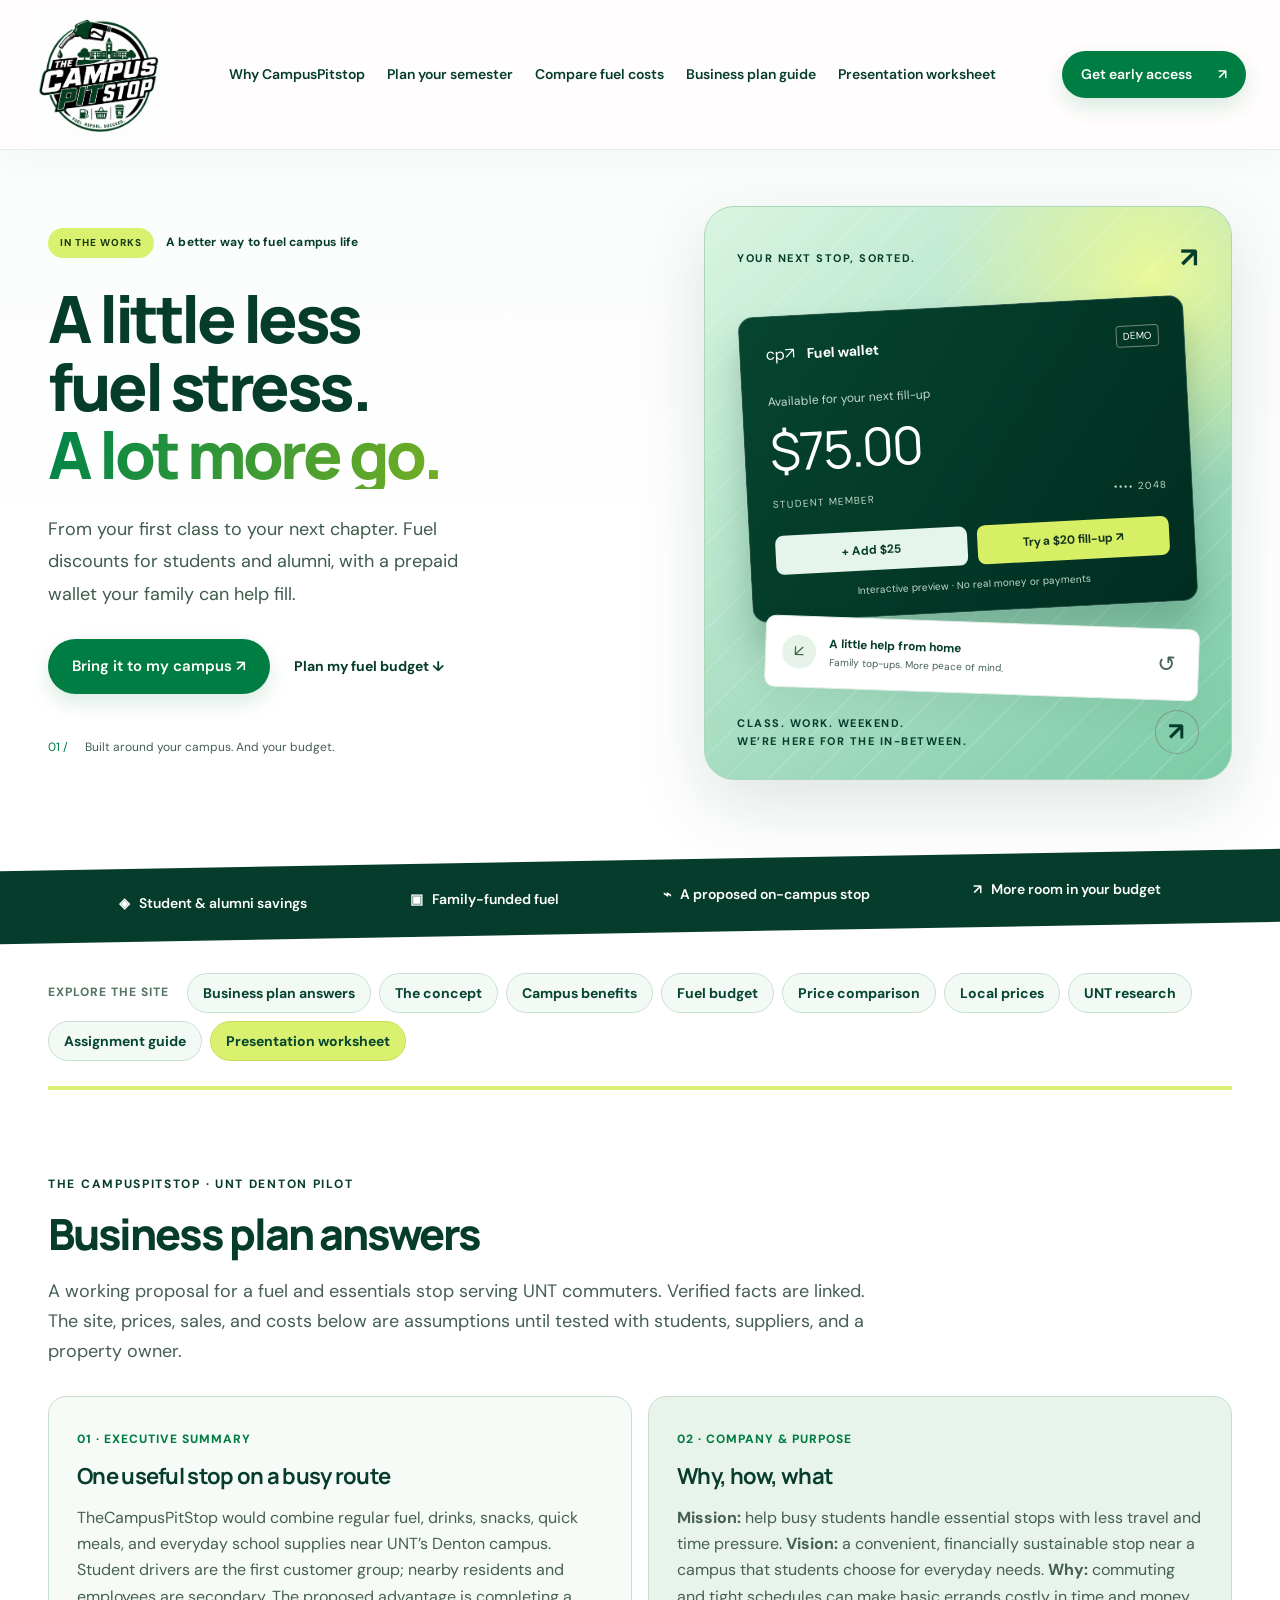
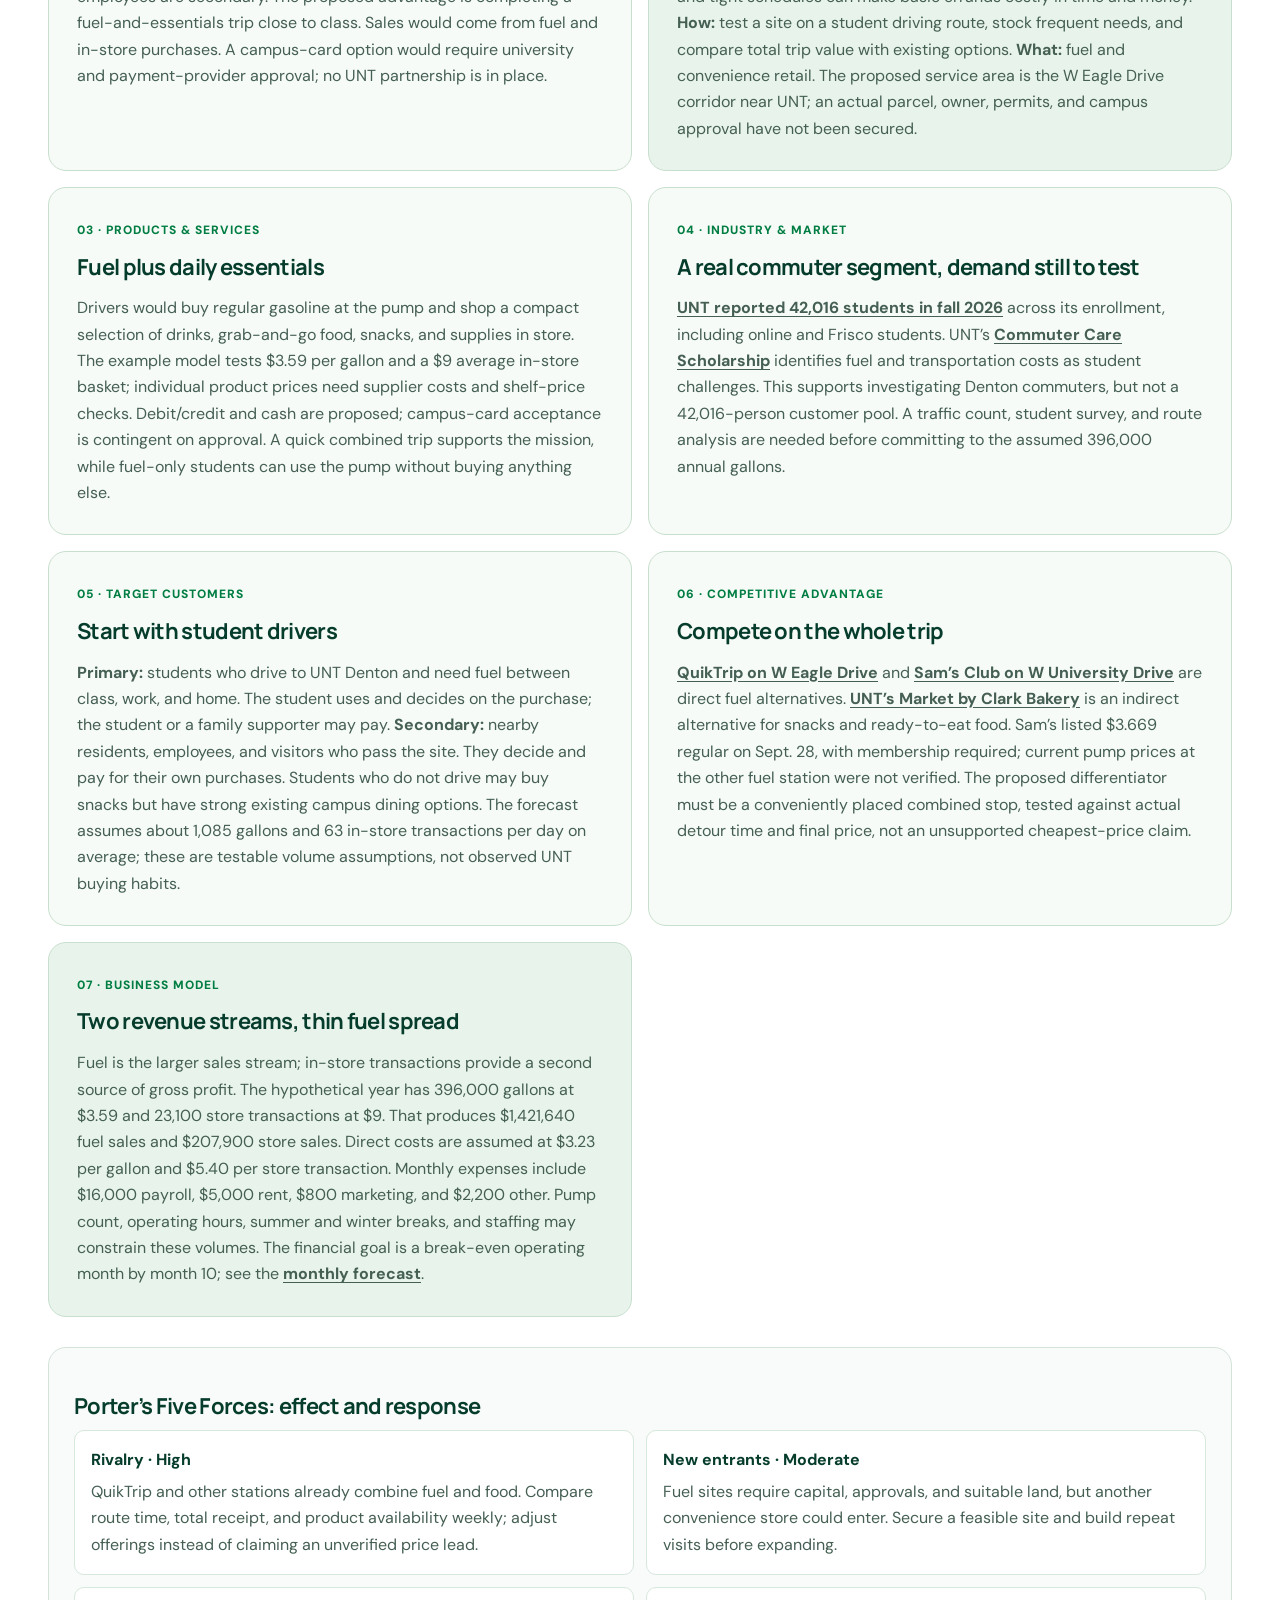
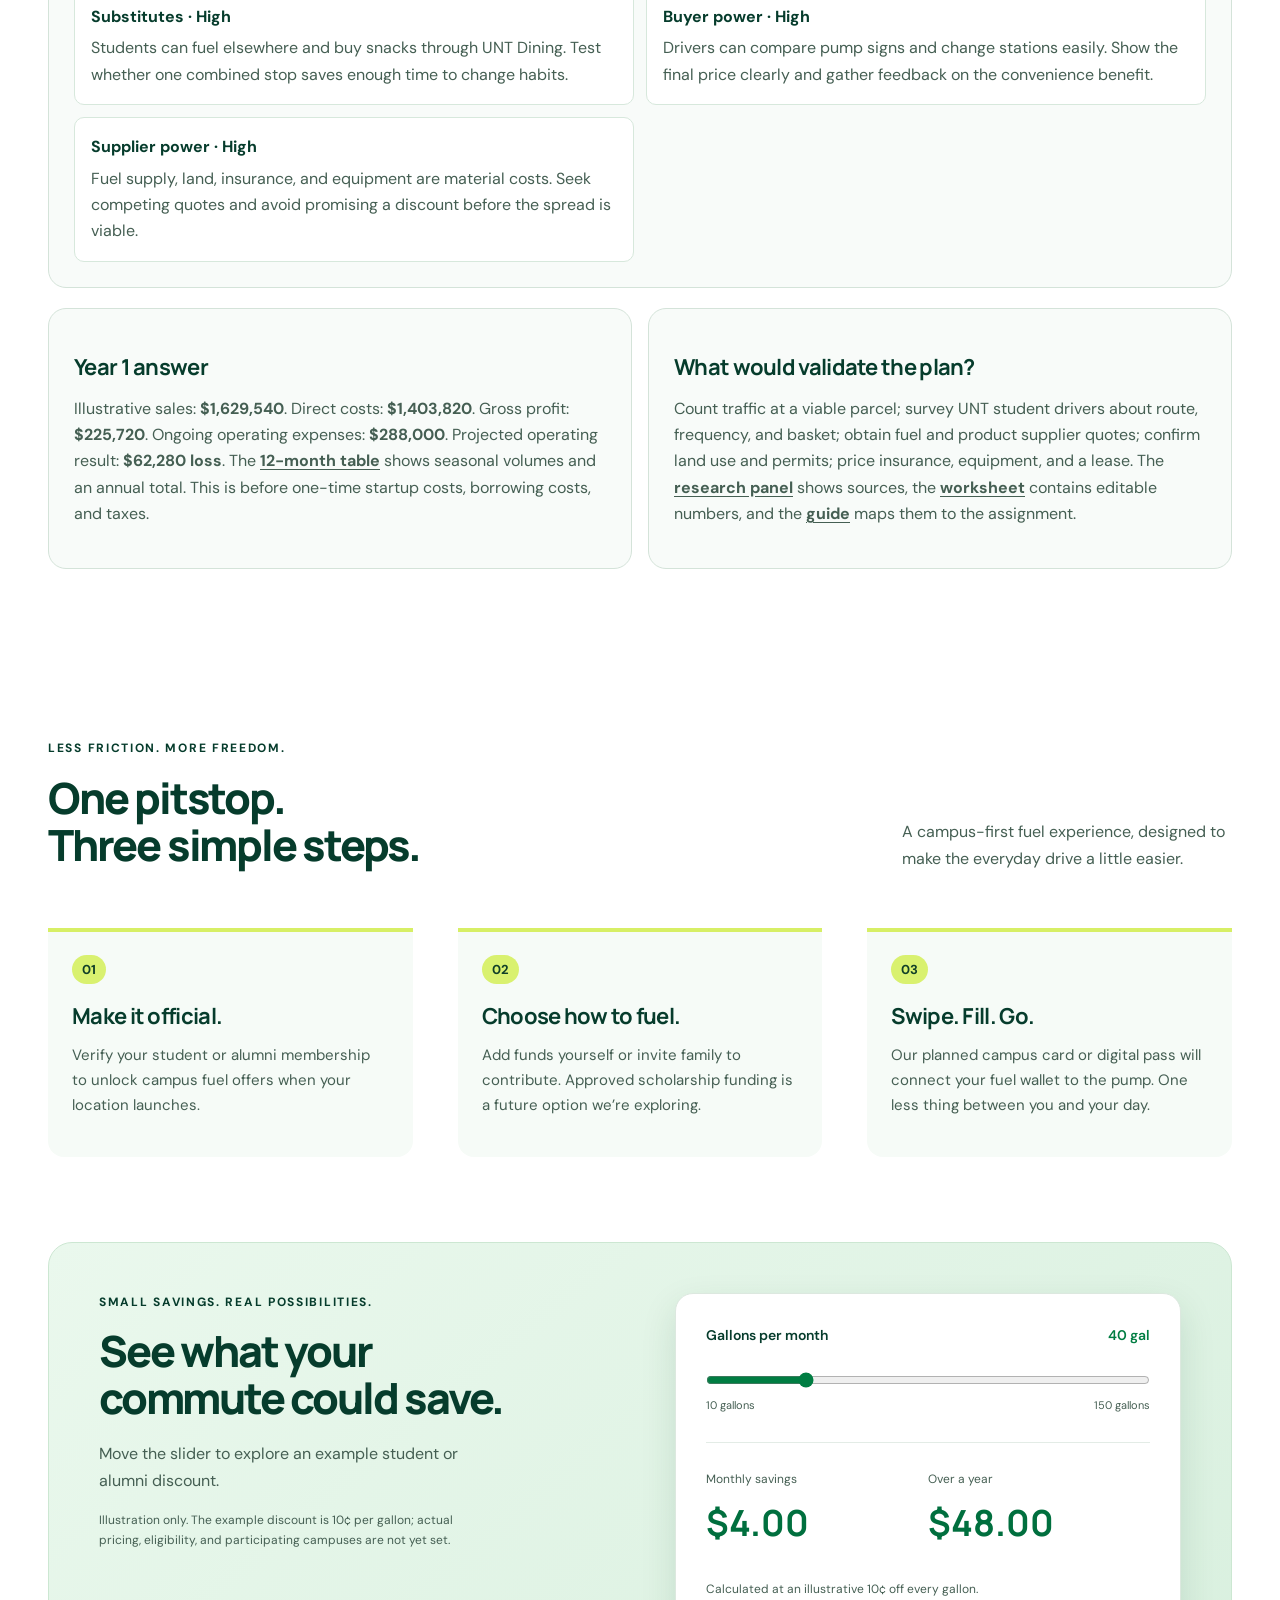
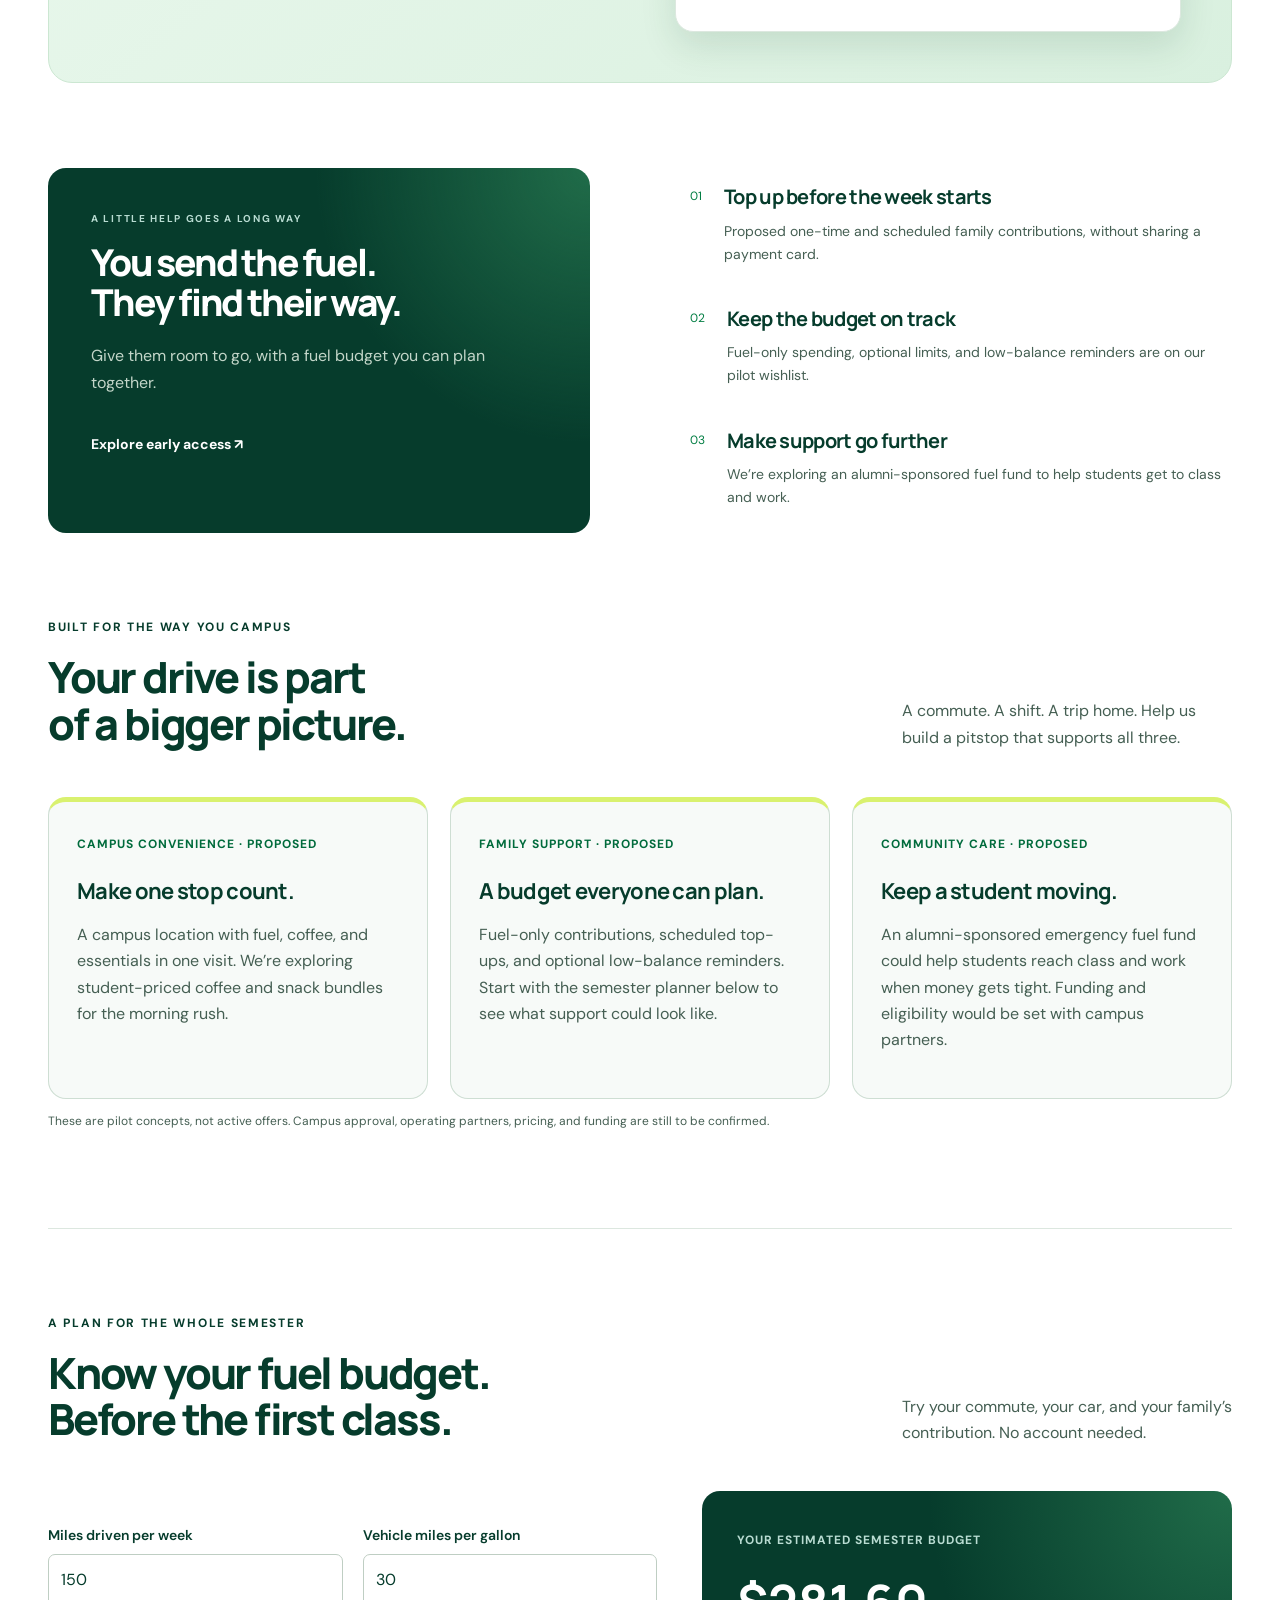
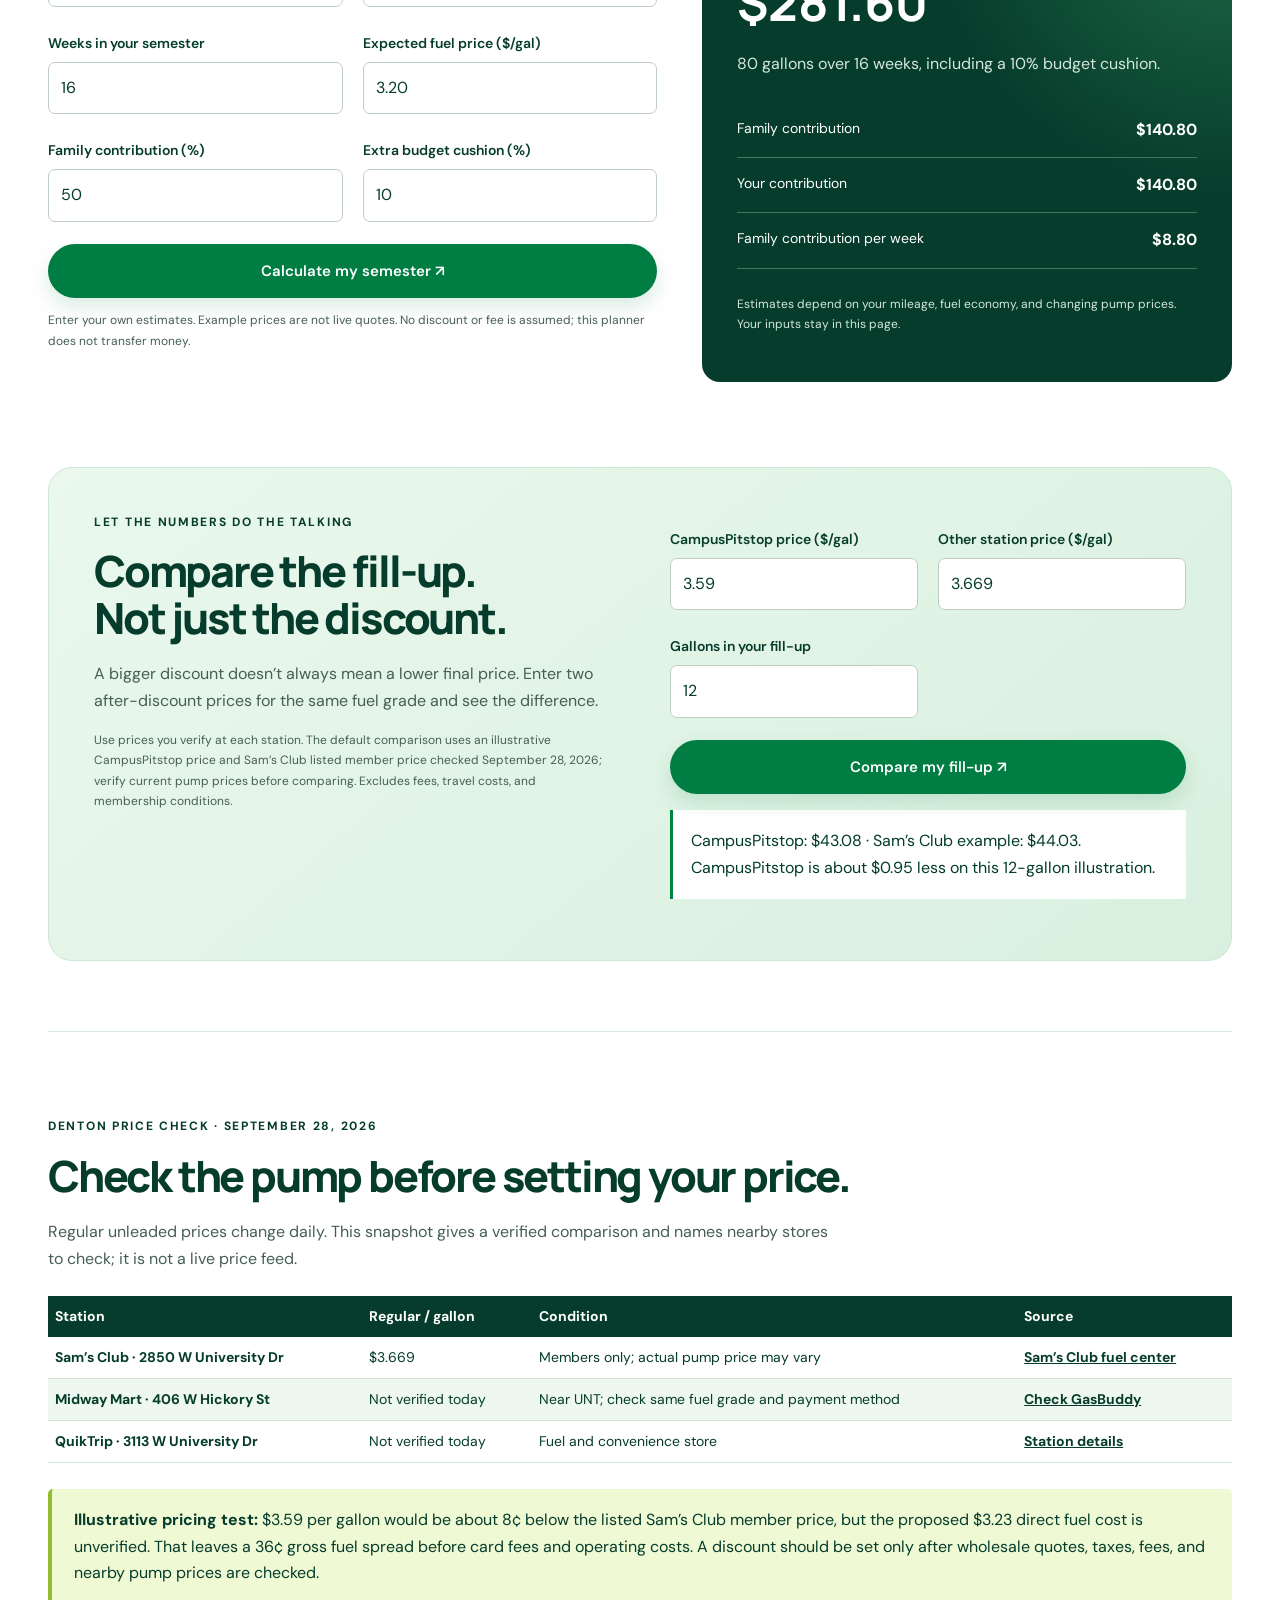
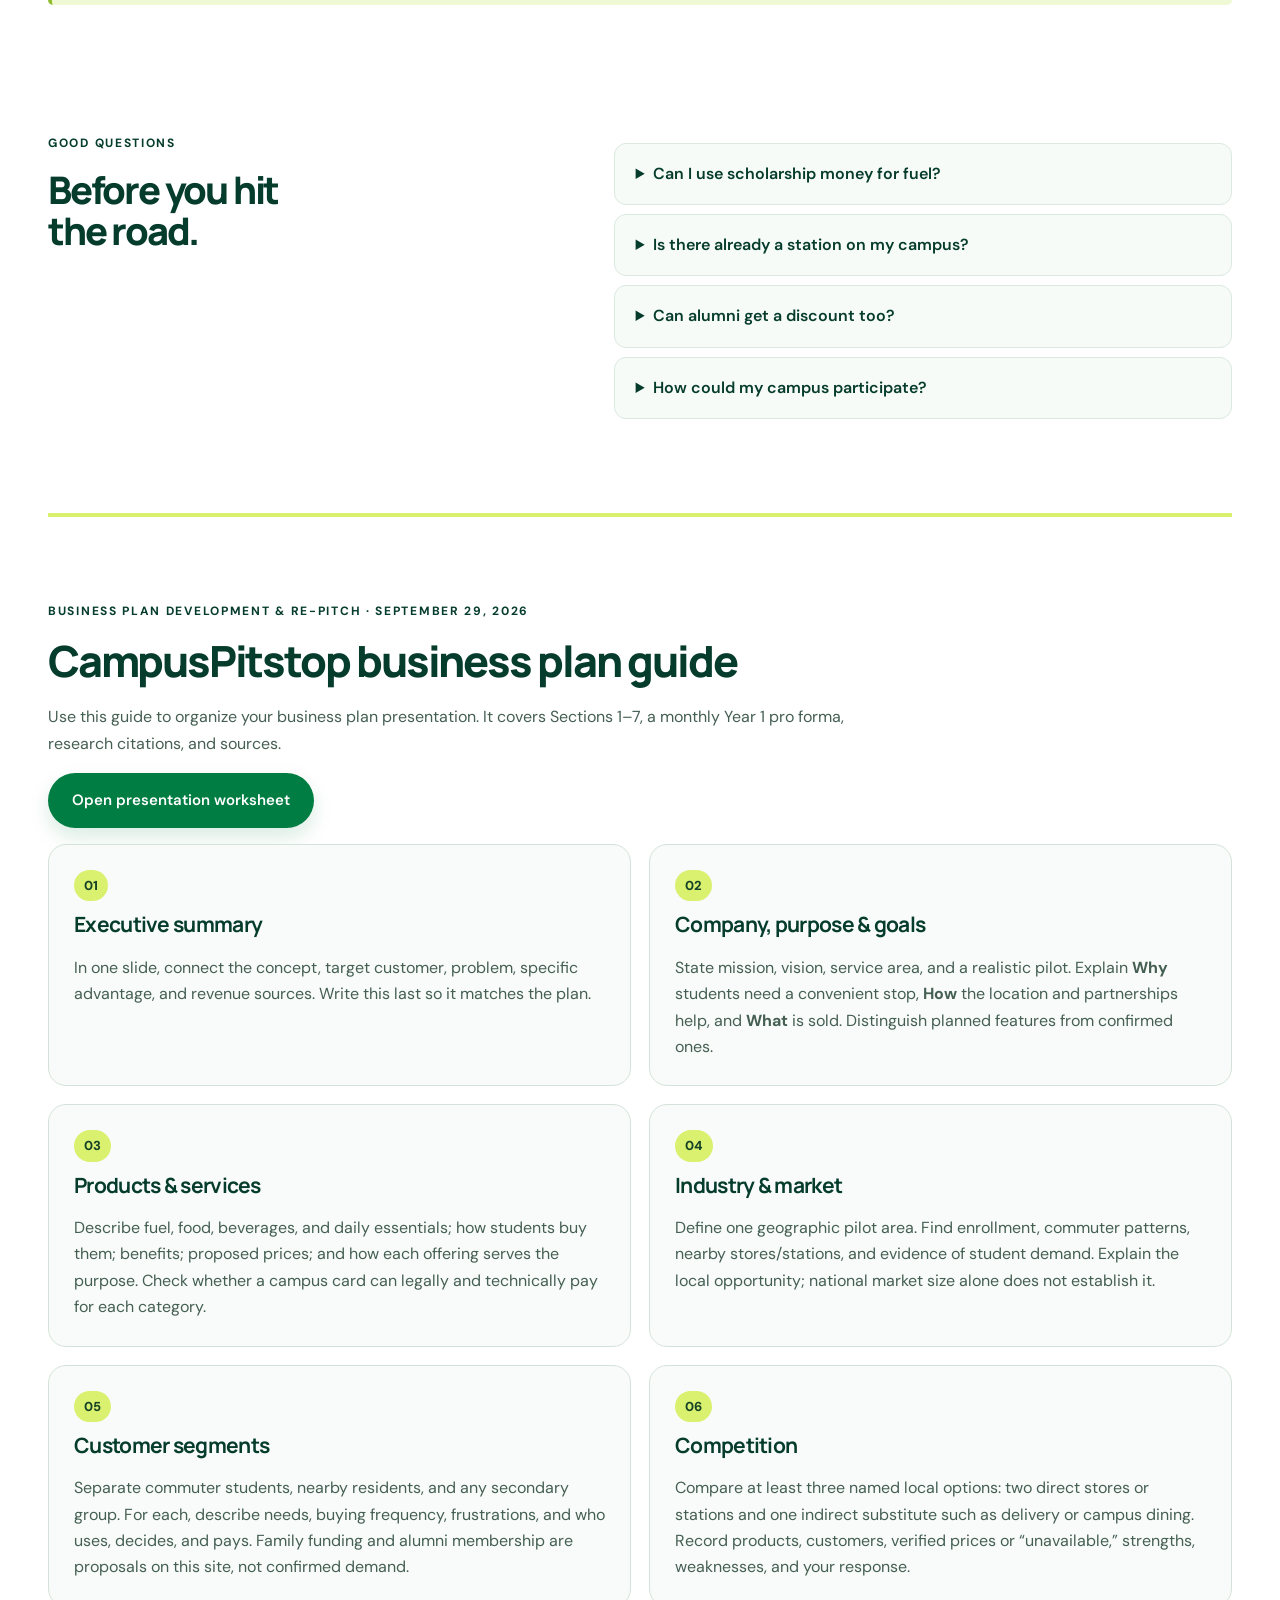
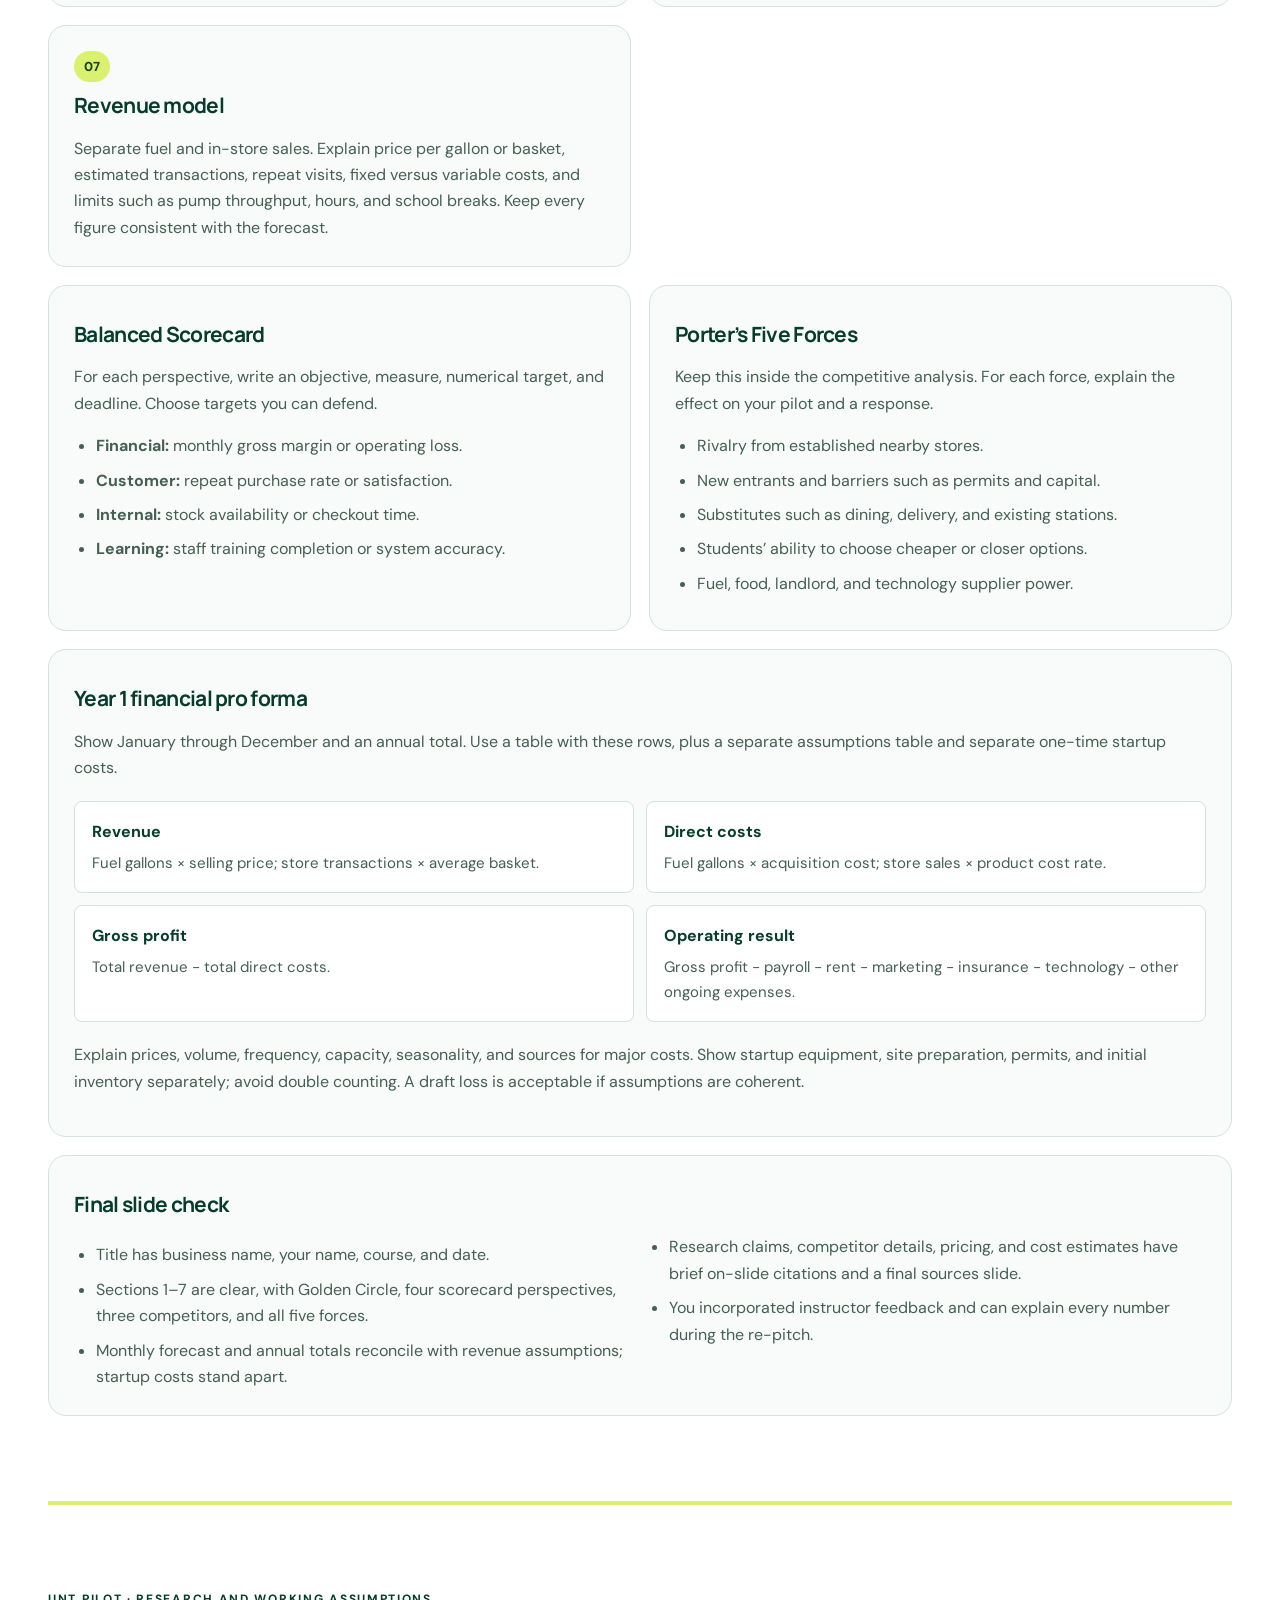
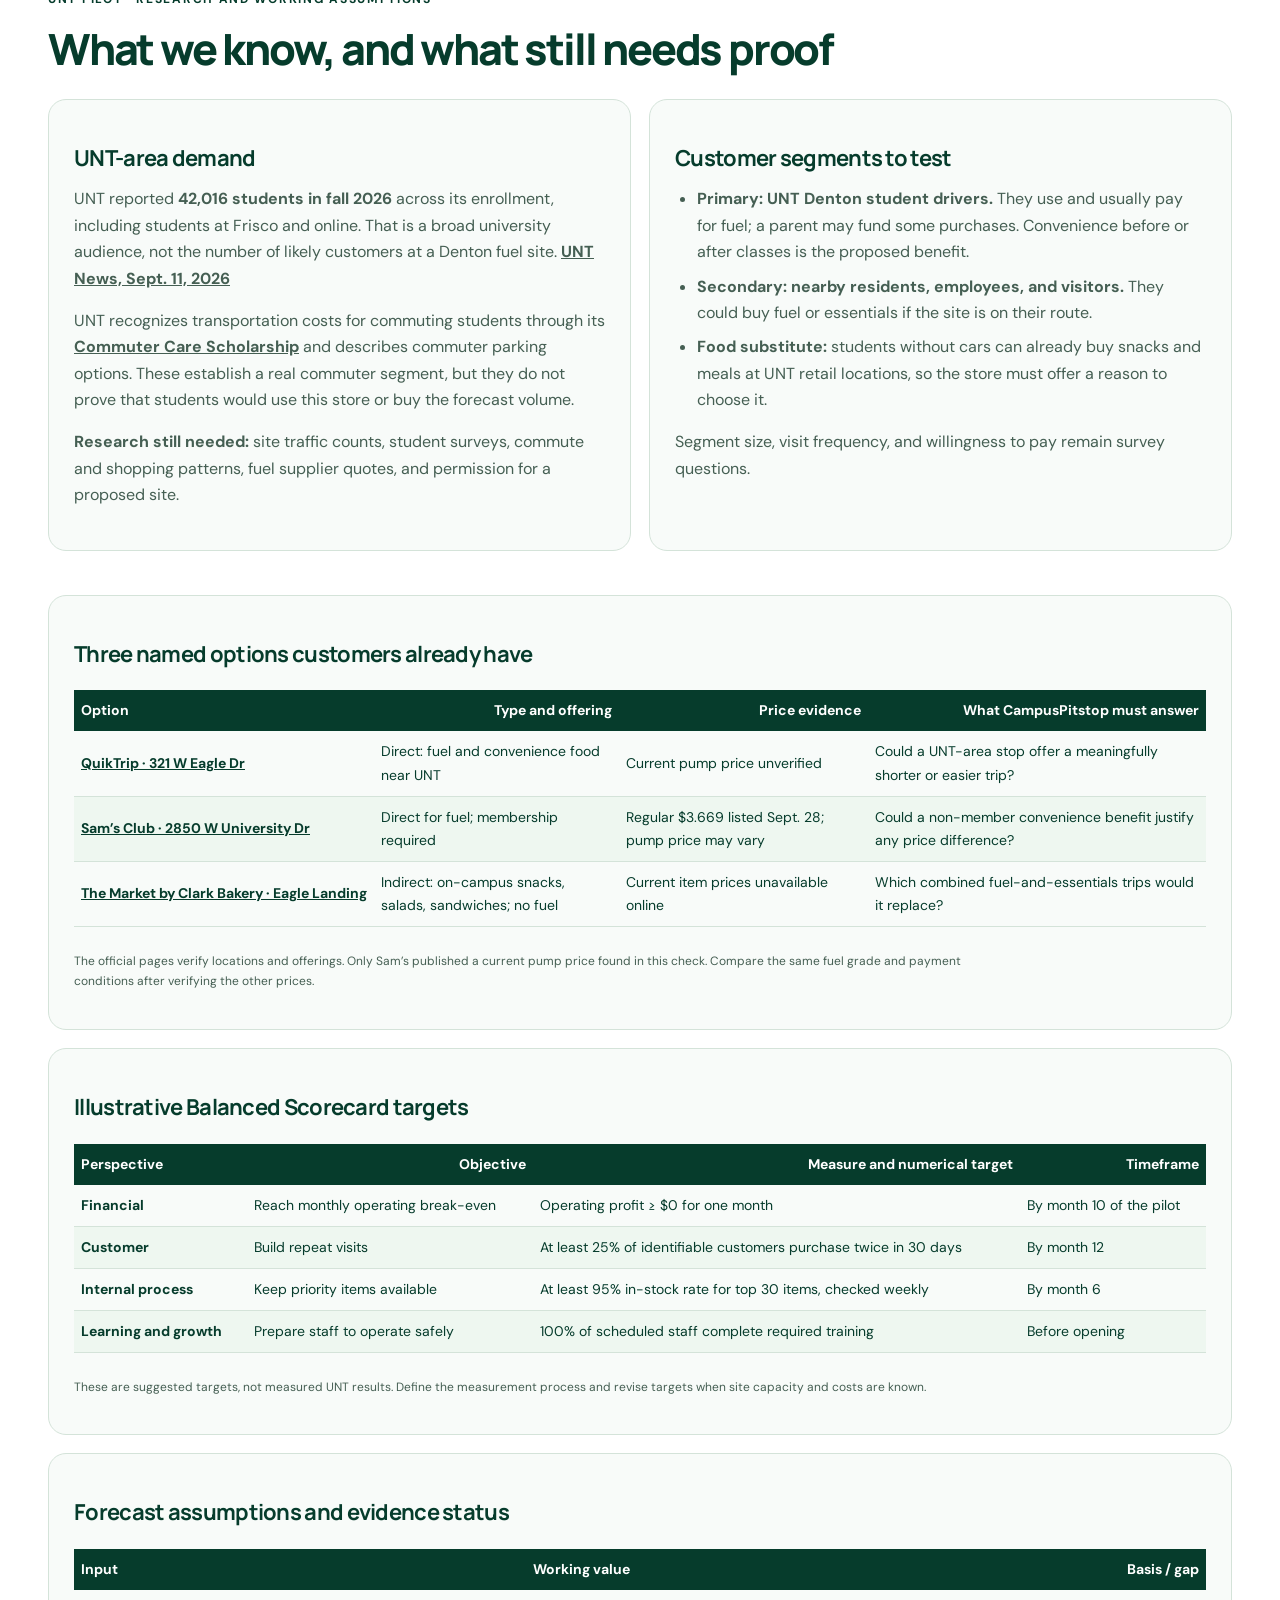
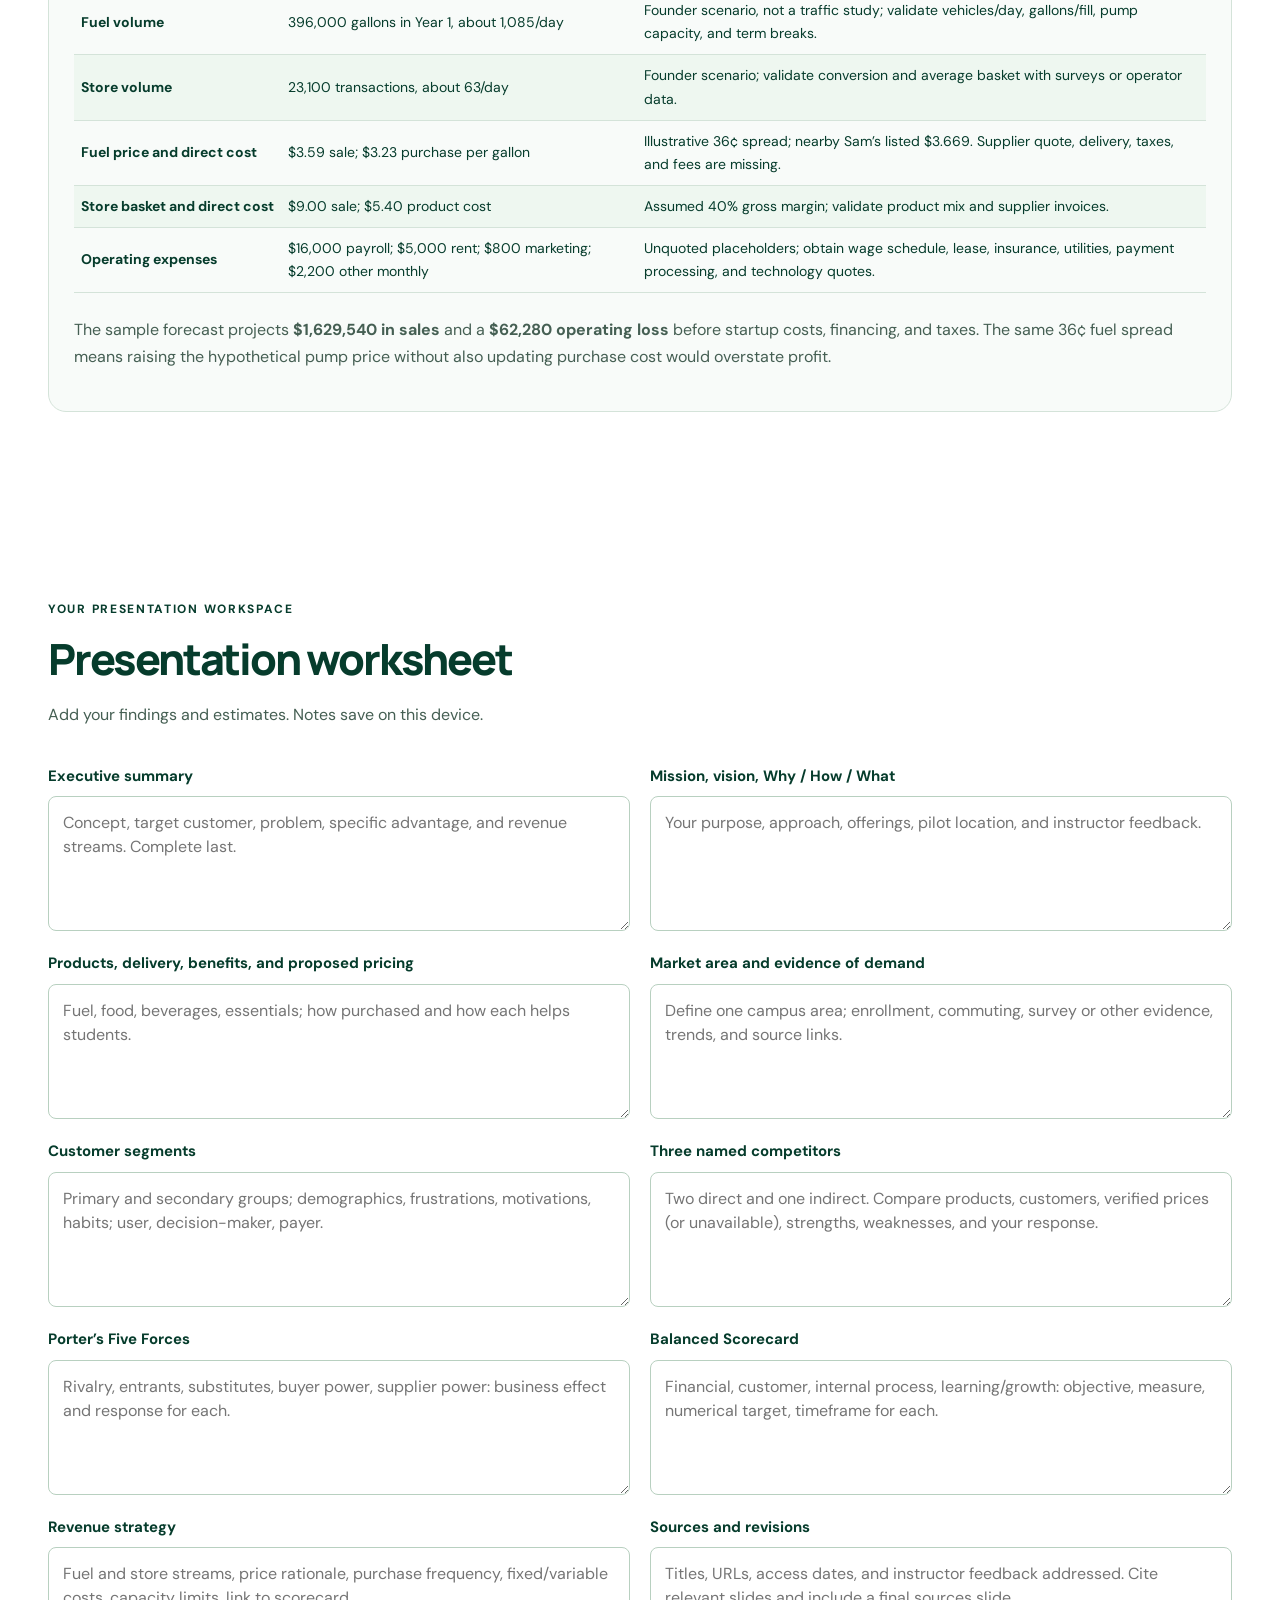
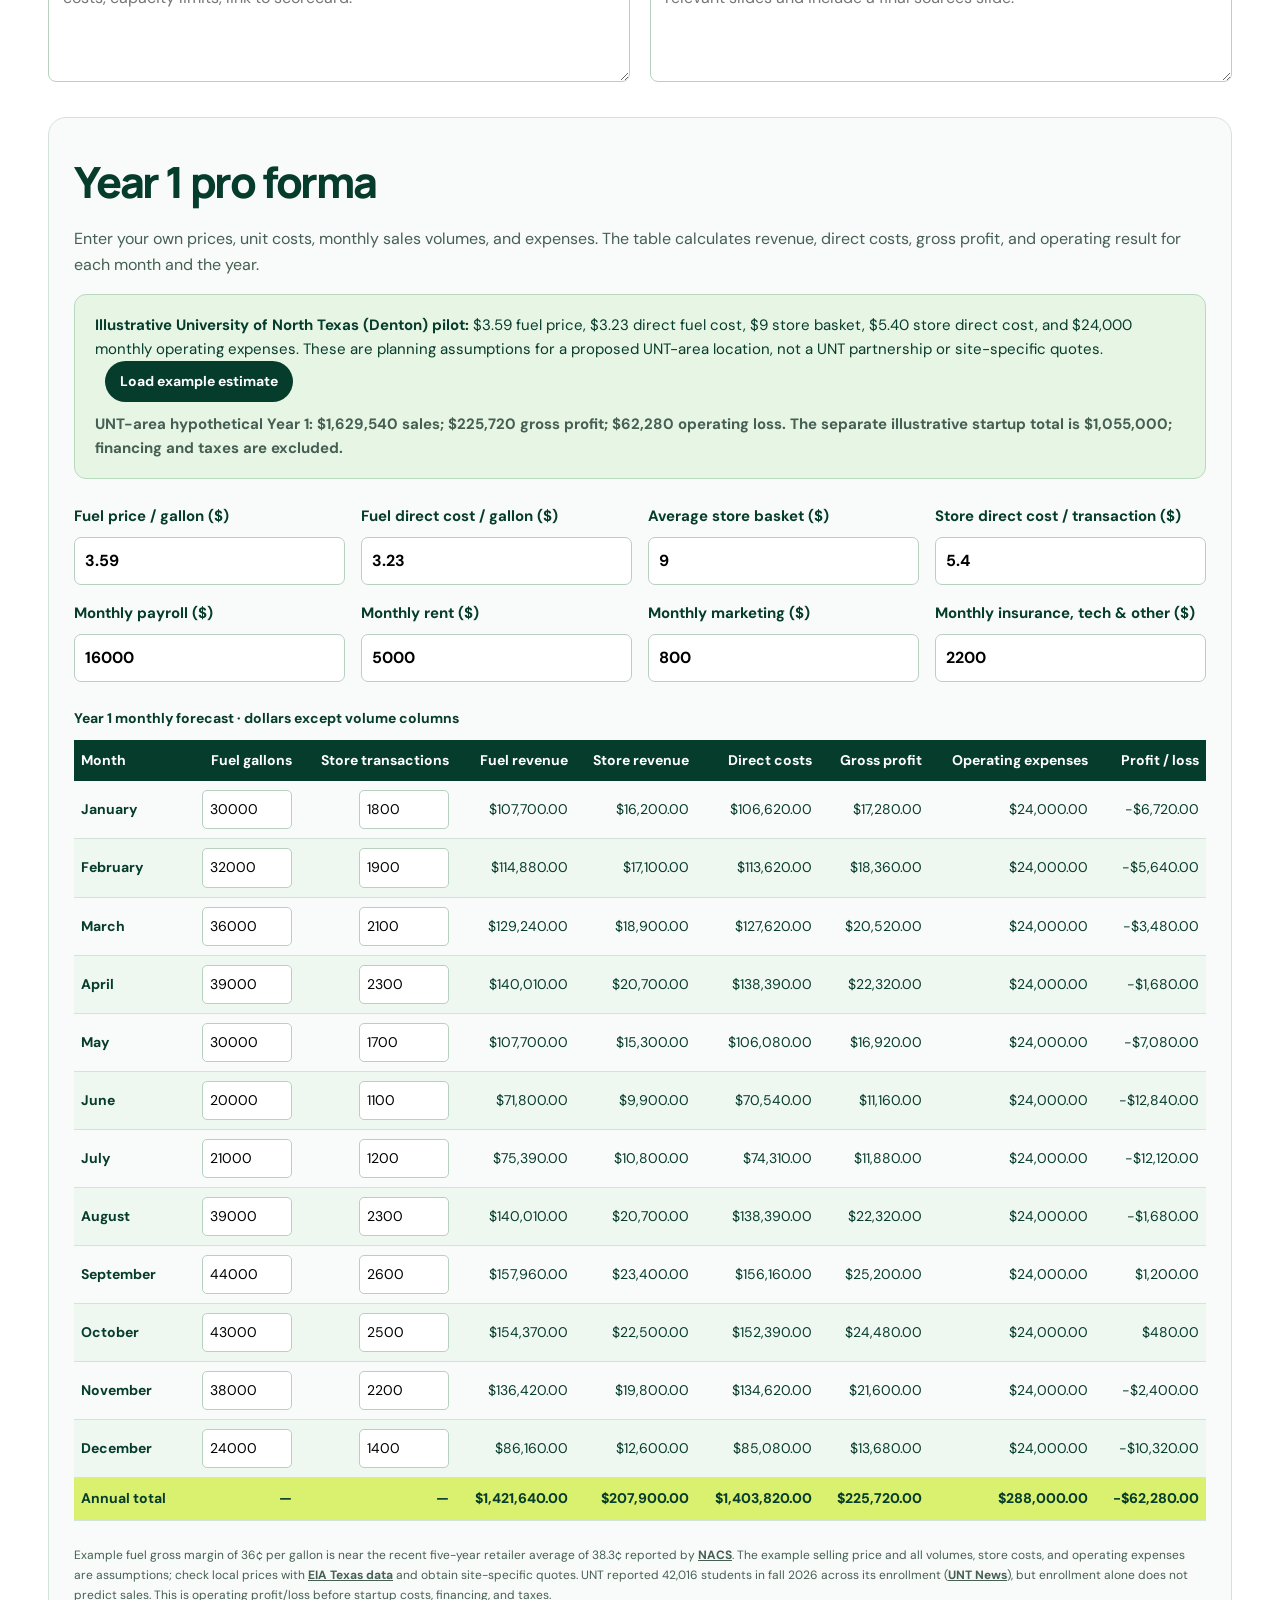
==== commit c5e8b865: "Remove outdated course rule notice and format language" ====
--- a/index.html
+++ b/index.html
@@ -22,7 +22,7 @@
 <section class="section compare" id="compare"><div><div class="eyebrow">LET THE NUMBERS DO THE TALKING</div><h2>Compare the fill-up.<br>Not just the discount.</h2><p>A bigger discount doesn’t always mean a lower final price. Enter two after-discount prices for the same fuel grade and see the difference.</p><p class="fine">Use prices you verify at each station. The default comparison uses an illustrative CampusPitstop price and Sam’s Club listed member price checked September 28, 2026; verify current pump prices before comparing. Excludes fees, travel costs, and membership conditions.</p></div><form id="compare-form"><div class="input-grid"><div><label for="our-price">CampusPitstop price ($/gal)</label><input id="our-price" type="number" min="0.01" max="20" step="0.01" value="3.59" required></div><div><label for="other-price">Other station price ($/gal)</label><input id="other-price" type="number" min="0.01" max="20" step="0.001" value="3.669" required></div><div><label for="fill-gallons">Gallons in your fill-up</label><input id="fill-gallons" type="number" min="0.1" max="200" step="0.1" value="12" required></div></div><button class="button" type="submit">Compare my fill-up ↗</button><p id="comparison-result" class="comparison-result" role="status">CampusPitstop: $43.08 · Sam’s Club example: $44.03. CampusPitstop is about $0.95 less on this 12-gallon illustration.</p></form></section>
 <section class="section local-prices" id="local-prices"><div class="eyebrow">DENTON PRICE CHECK · SEPTEMBER 28, 2026</div><h2>Check the pump before setting your price.</h2><p>Regular unleaded prices change daily. This snapshot gives a verified comparison and names nearby stores to check; it is not a live price feed.</p><div class="forecast-scroll"><table><thead><tr><th>Station</th><th>Regular / gallon</th><th>Condition</th><th>Source</th></tr></thead><tbody><tr><th>Sam’s Club · 2850 W University Dr</th><td>$3.669</td><td>Members only; actual pump price may vary</td><td><a href="https://www.samsclub.com/club/4905-denton-tx/fuel-center" target="_blank" rel="noopener">Sam’s Club fuel center</a></td></tr><tr><th>Midway Mart · 406 W Hickory St</th><td>Not verified today</td><td>Near UNT; check same fuel grade and payment method</td><td><a href="https://www.gasbuddy.com/" target="_blank" rel="noopener">Check GasBuddy</a></td></tr><tr><th>QuikTrip · 3113 W University Dr</th><td>Not verified today</td><td>Fuel and convenience store</td><td><a href="https://locations.quiktrip.com/tx/denton/3113-w-university-dr" target="_blank" rel="noopener">Station details</a></td></tr></tbody></table></div><div class="study-callout"><strong>Illustrative pricing test:</strong> $3.59 per gallon would be about 8¢ below the listed Sam’s Club member price, but the proposed $3.23 direct fuel cost is unverified. That leaves a 36¢ gross fuel spread before card fees and operating costs. A discount should be set only after wholesale quotes, taxes, fees, and nearby pump prices are checked.</div></section>
 <section class="section faq"><div><div class="eyebrow">GOOD QUESTIONS</div><h2>Before you hit<br>the road.</h2></div><div><details><summary>Can I use scholarship money for fuel?</summary><p>This is a proposed feature, not an available payment method. Eligibility depends on your specific award and school’s rules. We would need approval from participating schools and scholarship providers before enabling it. Ask your financial aid office about your award.</p></details><details><summary>Is there already a station on my campus?</summary><p>CampusPitstop is a concept preparing for a pilot. No campus locations, opening dates, or institutional partnerships have been confirmed.</p></details><details><summary>Can alumni get a discount too?</summary><p>Yes, alumni membership is part of the proposed model. Verification, discounts, and final membership terms will be confirmed with launch partners.</p></details><details><summary>How could my campus participate?</summary><p>Our proposed starting point is a small pilot with a campus and an experienced fuel operator. Campus interest would help shape the location, student demand, and service model before a full station launch.</p></details></div></section>
-<section class="section study" id="study-guide"><div class="eyebrow">BUSINESS PLAN DEVELOPMENT &amp; RE-PITCH · SEPTEMBER 29, 2026</div><h2>CampusPitstop business plan guide</h2><p class="study-intro">Use this to organize your own 13–16 slide PowerPoint. The course requires Sections 1–7, a monthly Year 1 pro forma, research citations, and a sources slide. Check the assignment instructions before submitting.</p><p><a class="button" href="#worksheet">Open presentation worksheet</a></p><div class="study-callout"><strong>Course rule:</strong> The assignment states a no-generative-AI policy. These prompts and formulas are for studying and planning; write and verify your own submission.</div><div class="study-grid">
+<section class="section study" id="study-guide"><div class="eyebrow">BUSINESS PLAN DEVELOPMENT &amp; RE-PITCH · SEPTEMBER 29, 2026</div><h2>CampusPitstop business plan guide</h2><p class="study-intro">Use this guide to organize your business plan presentation. It covers Sections 1–7, a monthly Year 1 pro forma, research citations, and sources.</p><p><a class="button" href="#worksheet">Open presentation worksheet</a></p><div class="study-grid">
 <article><span>01</span><h3>Executive summary</h3><p>In one slide, connect the concept, target customer, problem, specific advantage, and revenue sources. Write this last so it matches the plan.</p></article>
 <article><span>02</span><h3>Company, purpose &amp; goals</h3><p>State mission, vision, service area, and a realistic pilot. Explain <b>Why</b> students need a convenient stop, <b>How</b> the location and partnerships help, and <b>What</b> is sold. Distinguish planned features from confirmed ones.</p></article>
 <article><span>03</span><h3>Products &amp; services</h3><p>Describe fuel, food, beverages, and daily essentials; how students buy them; benefits; proposed prices; and how each offering serves the purpose. Check whether a campus card can legally and technically pay for each category.</p></article>
@@ -37,7 +37,7 @@
 <div class="study-panel"><h3>Three named options customers already have</h3><div class="forecast-scroll"><table><thead><tr><th>Option</th><th>Type and offering</th><th>Price evidence</th><th>What CampusPitstop must answer</th></tr></thead><tbody><tr><th><a href="https://locations.quiktrip.com/tx/denton" target="_blank" rel="noopener">QuikTrip · 321 W Eagle Dr</a></th><td>Direct: fuel and convenience food near UNT</td><td>Current pump price unverified</td><td>Could a UNT-area stop offer a meaningfully shorter or easier trip?</td></tr><tr><th><a href="https://www.samsclub.com/club/4905-denton-tx/fuel-center" target="_blank" rel="noopener">Sam’s Club · 2850 W University Dr</a></th><td>Direct for fuel; membership required</td><td>Regular $3.669 listed Sept. 28; pump price may vary</td><td>Could a non-member convenience benefit justify any price difference?</td></tr><tr><th><a href="https://dining.unt.edu/hours/retail/the-market-by-clark-bakery.html" target="_blank" rel="noopener">The Market by Clark Bakery · Eagle Landing</a></th><td>Indirect: on-campus snacks, salads, sandwiches; no fuel</td><td>Current item prices unavailable online</td><td>Which combined fuel-and-essentials trips would it replace?</td></tr></tbody></table></div><p class="fine">The official pages verify locations and offerings. Only Sam’s published a current pump price found in this check. Compare the same fuel grade and payment conditions after verifying the other prices.</p></div>
 <div class="study-panel"><h3>Illustrative Balanced Scorecard targets</h3><div class="forecast-scroll"><table><thead><tr><th>Perspective</th><th>Objective</th><th>Measure and numerical target</th><th>Timeframe</th></tr></thead><tbody><tr><th>Financial</th><td>Reach monthly operating break-even</td><td>Operating profit ≥ $0 for one month</td><td>By month 10 of the pilot</td></tr><tr><th>Customer</th><td>Build repeat visits</td><td>At least 25% of identifiable customers purchase twice in 30 days</td><td>By month 12</td></tr><tr><th>Internal process</th><td>Keep priority items available</td><td>At least 95% in-stock rate for top 30 items, checked weekly</td><td>By month 6</td></tr><tr><th>Learning and growth</th><td>Prepare staff to operate safely</td><td>100% of scheduled staff complete required training</td><td>Before opening</td></tr></tbody></table></div><p class="fine">These are suggested targets, not measured UNT results. Define the measurement process and revise targets when site capacity and costs are known.</p></div>
 <div class="study-panel"><h3>Forecast assumptions and evidence status</h3><div class="forecast-scroll"><table><thead><tr><th>Input</th><th>Working value</th><th>Basis / gap</th></tr></thead><tbody><tr><th>Fuel volume</th><td>396,000 gallons in Year 1, about 1,085/day</td><td>Founder scenario, not a traffic study; validate vehicles/day, gallons/fill, pump capacity, and term breaks.</td></tr><tr><th>Store volume</th><td>23,100 transactions, about 63/day</td><td>Founder scenario; validate conversion and average basket with surveys or operator data.</td></tr><tr><th>Fuel price and direct cost</th><td>$3.59 sale; $3.23 purchase per gallon</td><td>Illustrative 36¢ spread; nearby Sam’s listed $3.669. Supplier quote, delivery, taxes, and fees are missing.</td></tr><tr><th>Store basket and direct cost</th><td>$9.00 sale; $5.40 product cost</td><td>Assumed 40% gross margin; validate product mix and supplier invoices.</td></tr><tr><th>Operating expenses</th><td>$16,000 payroll; $5,000 rent; $800 marketing; $2,200 other monthly</td><td>Unquoted placeholders; obtain wage schedule, lease, insurance, utilities, payment processing, and technology quotes.</td></tr></tbody></table></div><p>The sample forecast projects <strong>$1,629,540 in sales</strong> and a <strong>$62,280 operating loss</strong> before startup costs, financing, and taxes. The same 36¢ fuel spread means raising the hypothetical pump price without also updating purchase cost would overstate profit.</p></div></section>
-<section class="section worksheet" id="worksheet"><div class="eyebrow">YOUR PRESENTATION WORKSPACE</div><h2>Presentation worksheet</h2><p>Write your own findings and enter your own estimates. Notes save on this device. The assignment requires a PowerPoint and states a no-generative-AI policy.</p><div class="worksheet-fields" id="notes">
+<section class="section worksheet" id="worksheet"><div class="eyebrow">YOUR PRESENTATION WORKSPACE</div><h2>Presentation worksheet</h2><p>Add your findings and estimates. Notes save on this device.</p><div class="worksheet-fields" id="notes">
 <label>Executive summary<textarea data-note="summary" placeholder="Concept, target customer, problem, specific advantage, and revenue streams. Complete last."></textarea></label>
 <label>Mission, vision, Why / How / What<textarea data-note="purpose" placeholder="Your purpose, approach, offerings, pilot location, and instructor feedback."></textarea></label>
 <label>Products, delivery, benefits, and proposed pricing<textarea data-note="offerings" placeholder="Fuel, food, beverages, essentials; how purchased and how each helps students."></textarea></label>
@@ -48,7 +48,7 @@
 <label>Balanced Scorecard<textarea data-note="scorecard" placeholder="Financial, customer, internal process, learning/growth: objective, measure, numerical target, timeframe for each."></textarea></label>
 <label>Revenue strategy<textarea data-note="revenue" placeholder="Fuel and store streams, price rationale, purchase frequency, fixed/variable costs, capacity limits, link to scorecard."></textarea></label>
 <label>Sources and revisions<textarea data-note="sources" placeholder="Titles, URLs, access dates, and instructor feedback addressed. Cite relevant slides and include a final sources slide."></textarea></label></div>
-<div id="forecast" class="study-panel finance"><h2>Year 1 pro forma</h2><p>Enter your own prices, unit costs, monthly sales volumes, and expenses. The table calculates revenue, direct costs, gross profit, and operating result for each month and the year.</p><div class="example-note"><strong>Illustrative University of North Texas (Denton) pilot:</strong> $3.59 fuel price, $3.23 direct fuel cost, $9 store basket, $5.40 store direct cost, and $24,000 monthly operating expenses. These are planning assumptions for a proposed UNT-area location, not a UNT partnership or site-specific quotes. <button type="button" id="load-example">Load example estimate</button><p id="example-summary" aria-live="polite"></p></div><div class="assumptions"><label>Fuel price / gallon ($)<input id="f-price" type="number" min="0" step="0.01" placeholder="Your estimate"></label><label>Fuel direct cost / gallon ($)<input id="f-cost" type="number" min="0" step="0.01" placeholder="Your estimate"></label><label>Average store basket ($)<input id="s-price" type="number" min="0" step="0.01" placeholder="Your estimate"></label><label>Store direct cost / transaction ($)<input id="s-cost" type="number" min="0" step="0.01" placeholder="Your estimate"></label><label>Monthly payroll ($)<input id="payroll" type="number" min="0" step="0.01" placeholder="Your estimate"></label><label>Monthly rent ($)<input id="rent" type="number" min="0" step="0.01" placeholder="Your estimate"></label><label>Monthly marketing ($)<input id="marketing" type="number" min="0" step="0.01" placeholder="Your estimate"></label><label>Monthly insurance, tech &amp; other ($)<input id="other-expense" type="number" min="0" step="0.01" placeholder="Your estimate"></label></div><div class="forecast-scroll"><table id="forecast-table"><caption>Year 1 monthly forecast · dollars except volume columns</caption><thead><tr><th>Month</th><th>Fuel gallons</th><th>Store transactions</th><th>Fuel revenue</th><th>Store revenue</th><th>Direct costs</th><th>Gross profit</th><th>Operating expenses</th><th>Profit / loss</th></tr></thead><tbody></tbody><tfoot></tfoot></table></div><p class="fine">Example fuel gross margin of 36¢ per gallon is near the recent five-year retailer average of 38.3¢ reported by <a href="https://www.convenience.org/topics/fuels-and-energy/the-us-petroleum-industry-statistics-definitions" target="_blank" rel="noopener">NACS</a>. The example selling price and all volumes, store costs, and operating expenses are assumptions; check local prices with <a href="https://www.eia.gov/dnav/pet/pet_pri_gnd_dcus_stx_w.htm" target="_blank" rel="noopener">EIA Texas data</a> and obtain site-specific quotes. UNT reported 42,016 students in fall 2026 across its enrollment (<a href="https://news.unt.edu/news/2026/fall-26-enrollment-positions-unt-for-growth-and-impact.html" target="_blank" rel="noopener">UNT News</a>), but enrollment alone does not predict sales. This is operating profit/loss before startup costs, financing, and taxes.</p><p class="fine">Enter seasonality month by month. Blank values calculate as zero. Prices and expenses are held constant across months in this draft calculator; explain any planned changes in your final forecast.</p><label>Assumptions and sources<textarea data-note="assumptions" placeholder="Prices, volume, frequency, capacity, school breaks, cost estimates, and links to evidence."></textarea></label><div class="startup-costs"><h3>One-time startup cost worksheet</h3><p>Enter site-specific quotes. These do not flow into operating profit. The <a href="https://www.sba.gov/business-guide/plan-your-business/calculate-your-startup-costs" target="_blank" rel="noopener">SBA recommends separating one-time and monthly costs</a>.</p><div class="assumptions"><label>Site preparation / lease deposit ($)<input data-startup="site" type="number" min="0" step="1" placeholder="Quote needed"></label><label>Tanks, pumps, and equipment ($)<input data-startup="equipment" type="number" min="0" step="1" placeholder="Quote needed"></label><label>Permits and professional fees ($)<input data-startup="permits" type="number" min="0" step="1" placeholder="Quote needed"></label><label>Store fit-out and POS ($)<input data-startup="fitout" type="number" min="0" step="1" placeholder="Quote needed"></label><label>Opening inventory ($)<input data-startup="inventory" type="number" min="0" step="1" placeholder="Quote needed"></label><label>Pre-opening promotion ($)<input data-startup="launch" type="number" min="0" step="1" placeholder="Quote needed"></label></div><p><strong>Startup total: <output id="startup-total">$0.00</output></strong> · Blank cells mean no estimate yet, not zero cost.</p></div><label>Startup quote sources and notes<textarea data-note="startup" placeholder="Supplier, amount, date, and what is included. Avoid double counting monthly expenses."></textarea></label></div><div class="study-panel"><h3>Before presenting</h3><p>Check that your 13–16 slides have a title with your name, course, and date; Sections 1–7; research citations on relevant slides; a monthly forecast with annual total; separate startup costs; and a final sources slide. Be ready to explain your assumptions and revisions.</p></div><p id="save-status" role="status" class="fine">Notes save on this device as you type.</p></section>
+<div id="forecast" class="study-panel finance"><h2>Year 1 pro forma</h2><p>Enter your own prices, unit costs, monthly sales volumes, and expenses. The table calculates revenue, direct costs, gross profit, and operating result for each month and the year.</p><div class="example-note"><strong>Illustrative University of North Texas (Denton) pilot:</strong> $3.59 fuel price, $3.23 direct fuel cost, $9 store basket, $5.40 store direct cost, and $24,000 monthly operating expenses. These are planning assumptions for a proposed UNT-area location, not a UNT partnership or site-specific quotes. <button type="button" id="load-example">Load example estimate</button><p id="example-summary" aria-live="polite"></p></div><div class="assumptions"><label>Fuel price / gallon ($)<input id="f-price" type="number" min="0" step="0.01" placeholder="Your estimate"></label><label>Fuel direct cost / gallon ($)<input id="f-cost" type="number" min="0" step="0.01" placeholder="Your estimate"></label><label>Average store basket ($)<input id="s-price" type="number" min="0" step="0.01" placeholder="Your estimate"></label><label>Store direct cost / transaction ($)<input id="s-cost" type="number" min="0" step="0.01" placeholder="Your estimate"></label><label>Monthly payroll ($)<input id="payroll" type="number" min="0" step="0.01" placeholder="Your estimate"></label><label>Monthly rent ($)<input id="rent" type="number" min="0" step="0.01" placeholder="Your estimate"></label><label>Monthly marketing ($)<input id="marketing" type="number" min="0" step="0.01" placeholder="Your estimate"></label><label>Monthly insurance, tech &amp; other ($)<input id="other-expense" type="number" min="0" step="0.01" placeholder="Your estimate"></label></div><div class="forecast-scroll"><table id="forecast-table"><caption>Year 1 monthly forecast · dollars except volume columns</caption><thead><tr><th>Month</th><th>Fuel gallons</th><th>Store transactions</th><th>Fuel revenue</th><th>Store revenue</th><th>Direct costs</th><th>Gross profit</th><th>Operating expenses</th><th>Profit / loss</th></tr></thead><tbody></tbody><tfoot></tfoot></table></div><p class="fine">Example fuel gross margin of 36¢ per gallon is near the recent five-year retailer average of 38.3¢ reported by <a href="https://www.convenience.org/topics/fuels-and-energy/the-us-petroleum-industry-statistics-definitions" target="_blank" rel="noopener">NACS</a>. The example selling price and all volumes, store costs, and operating expenses are assumptions; check local prices with <a href="https://www.eia.gov/dnav/pet/pet_pri_gnd_dcus_stx_w.htm" target="_blank" rel="noopener">EIA Texas data</a> and obtain site-specific quotes. UNT reported 42,016 students in fall 2026 across its enrollment (<a href="https://news.unt.edu/news/2026/fall-26-enrollment-positions-unt-for-growth-and-impact.html" target="_blank" rel="noopener">UNT News</a>), but enrollment alone does not predict sales. This is operating profit/loss before startup costs, financing, and taxes.</p><p class="fine">Enter seasonality month by month. Blank values calculate as zero. Prices and expenses are held constant across months in this draft calculator; explain any planned changes in your final forecast.</p><label>Assumptions and sources<textarea data-note="assumptions" placeholder="Prices, volume, frequency, capacity, school breaks, cost estimates, and links to evidence."></textarea></label><div class="startup-costs"><h3>One-time startup cost worksheet</h3><p>Enter site-specific quotes. These do not flow into operating profit. The <a href="https://www.sba.gov/business-guide/plan-your-business/calculate-your-startup-costs" target="_blank" rel="noopener">SBA recommends separating one-time and monthly costs</a>.</p><div class="assumptions"><label>Site preparation / lease deposit ($)<input data-startup="site" type="number" min="0" step="1" placeholder="Quote needed"></label><label>Tanks, pumps, and equipment ($)<input data-startup="equipment" type="number" min="0" step="1" placeholder="Quote needed"></label><label>Permits and professional fees ($)<input data-startup="permits" type="number" min="0" step="1" placeholder="Quote needed"></label><label>Store fit-out and POS ($)<input data-startup="fitout" type="number" min="0" step="1" placeholder="Quote needed"></label><label>Opening inventory ($)<input data-startup="inventory" type="number" min="0" step="1" placeholder="Quote needed"></label><label>Pre-opening promotion ($)<input data-startup="launch" type="number" min="0" step="1" placeholder="Quote needed"></label></div><p><strong>Startup total: <output id="startup-total">$0.00</output></strong> · Blank cells mean no estimate yet, not zero cost.</p></div><label>Startup quote sources and notes<textarea data-note="startup" placeholder="Supplier, amount, date, and what is included. Avoid double counting monthly expenses."></textarea></label></div><div class="study-panel"><h3>Before presenting</h3><p>Check that your presentation includes a title with your name, course, and date; Sections 1–7; research citations; a monthly forecast with annual total; separate startup costs; and sources. Be ready to explain your assumptions and revisions.</p></div><p id="save-status" role="status" class="fine">Notes save on this device as you type.</p></section>
 <section id="join" class="join section"><div><div class="eyebrow">LET’S GET YOUR CAMPUS MOVING</div><h2>Your campus.<br>Our next pitstop?</h2><p>Tell us where you’d like to see CampusPitstop.</p><span class="fine">Concept preview: this form saves your interest on this device only. It does not send a signup to CampusPitstop.</span></div><form id="interest"><label for="campus">College or university</label><input id="campus" name="campus" placeholder="Your campus name" required maxlength="120"><label for="role">I’m a...</label><select id="role" name="role"><option>Student</option><option>Alum</option><option>Parent or supporter</option><option>Campus representative</option></select><button class="button" type="submit">Save my campus interest ↗</button><p id="form-status" role="status"></p></form></section>
 </main><footer><a class="brand" href="#" aria-label="CampusPitstop home"><img class="brand-logo" src="campuspitstop-logo.png" alt="The Campus Pit Stop — Fuel. Refuel. Succeed." width="1254" height="1254"></a><p>A little less fuel stress. A lot more go.</p><span>© 2026 CampusPitstop · Concept preview</span></footer><script src="app.js"></script><script src="worksheet.js"></script></body></html>
 
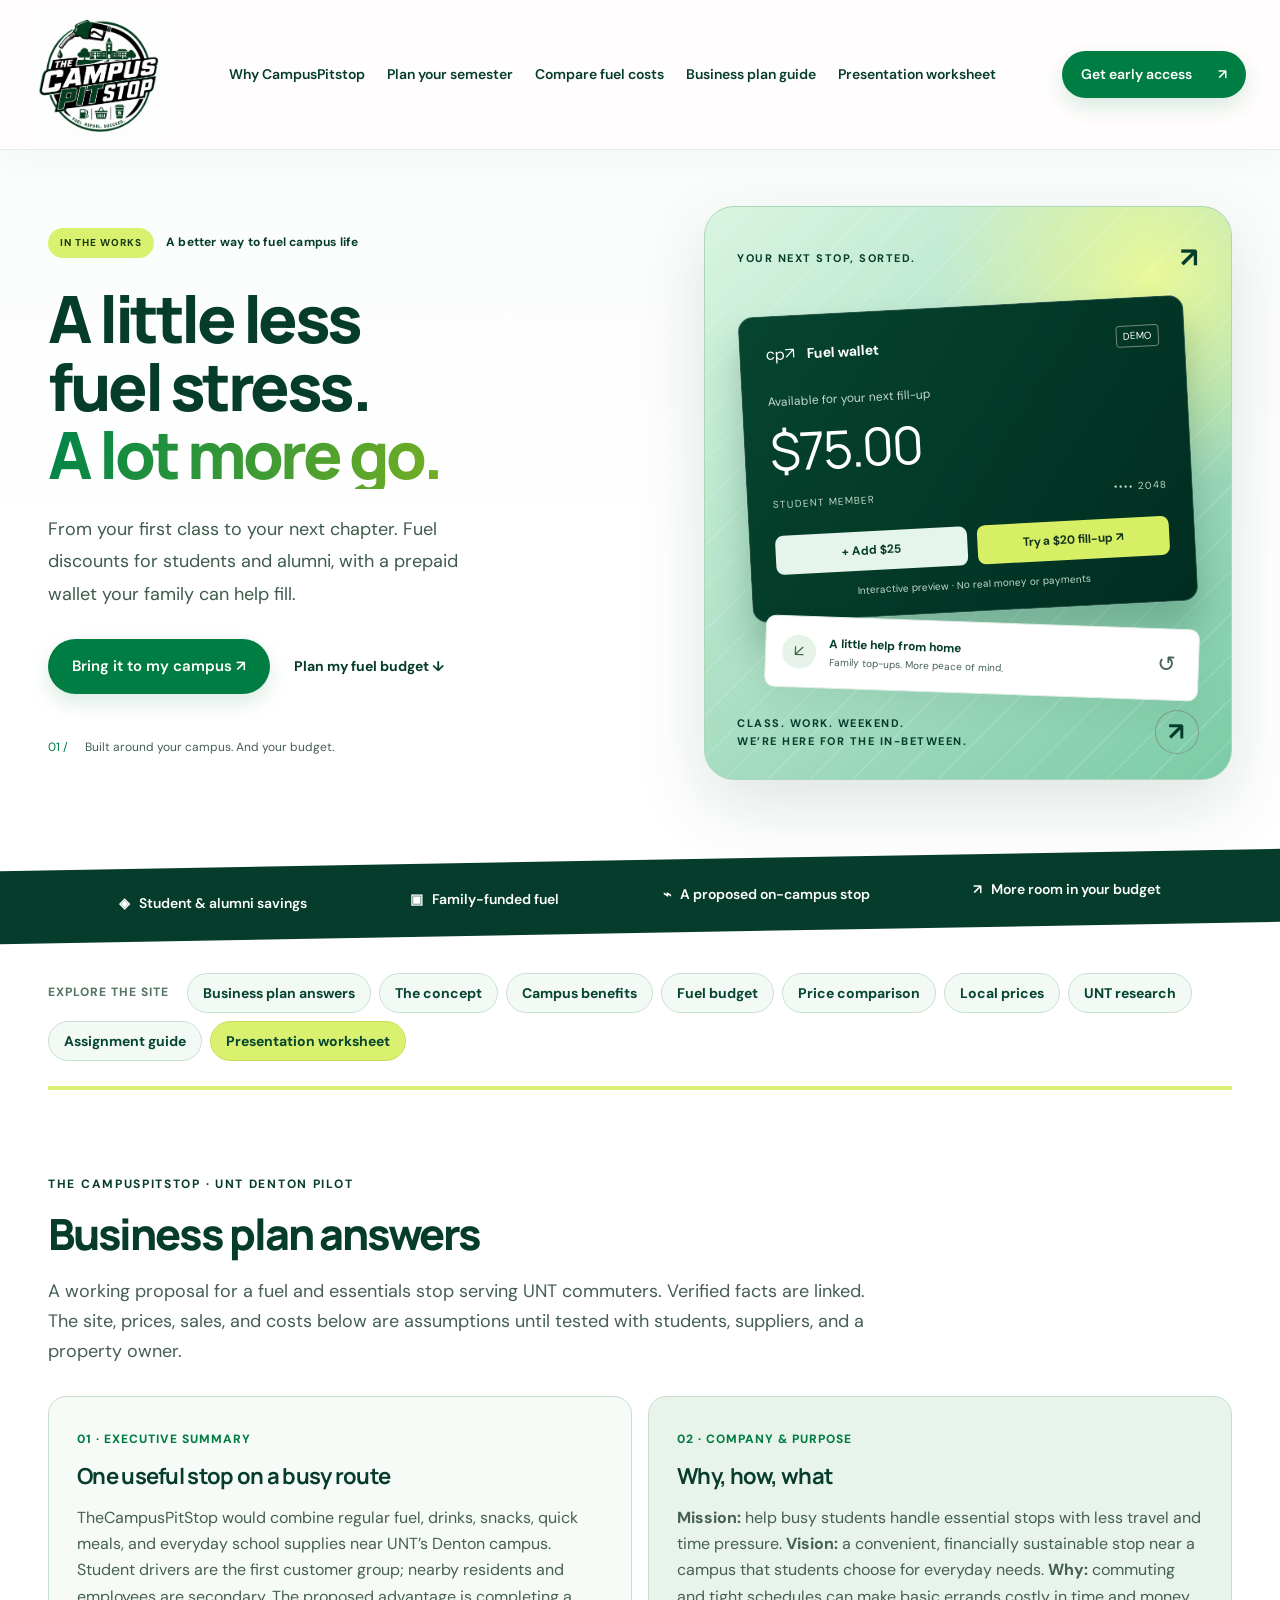
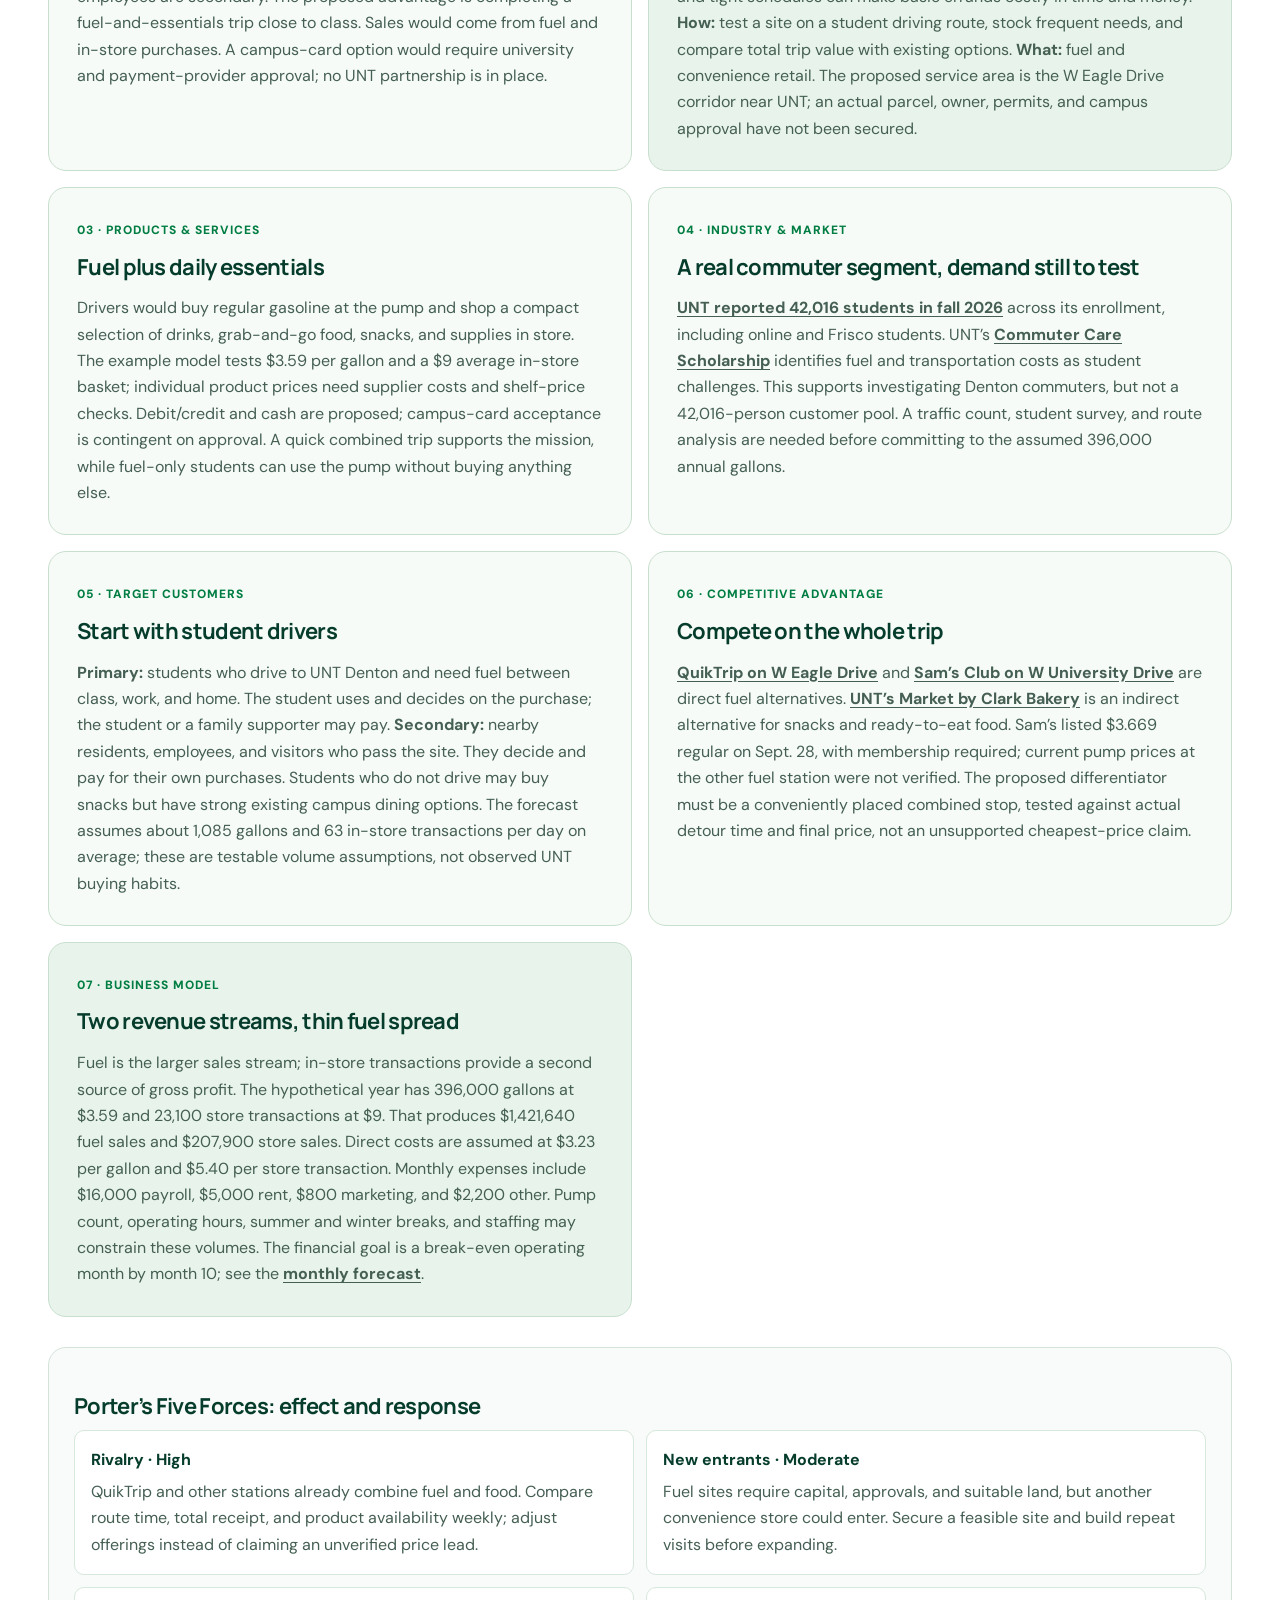
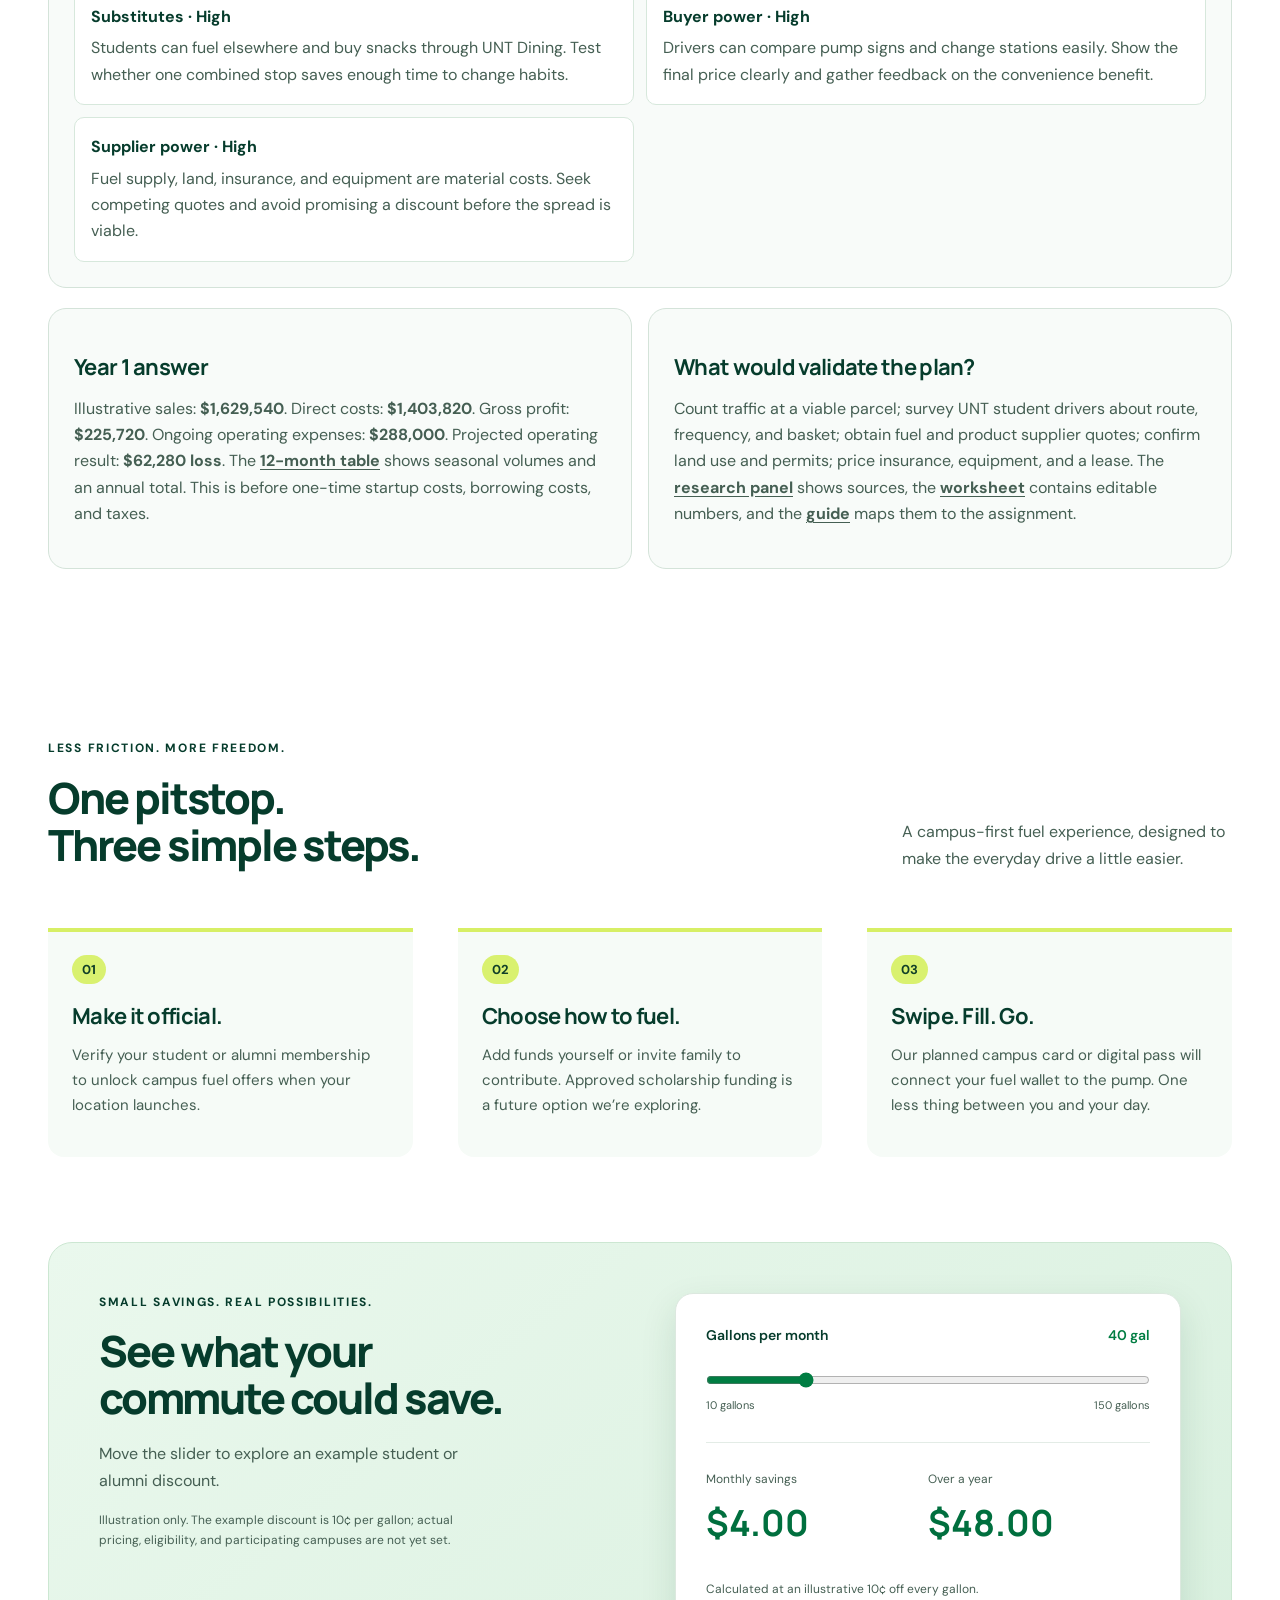
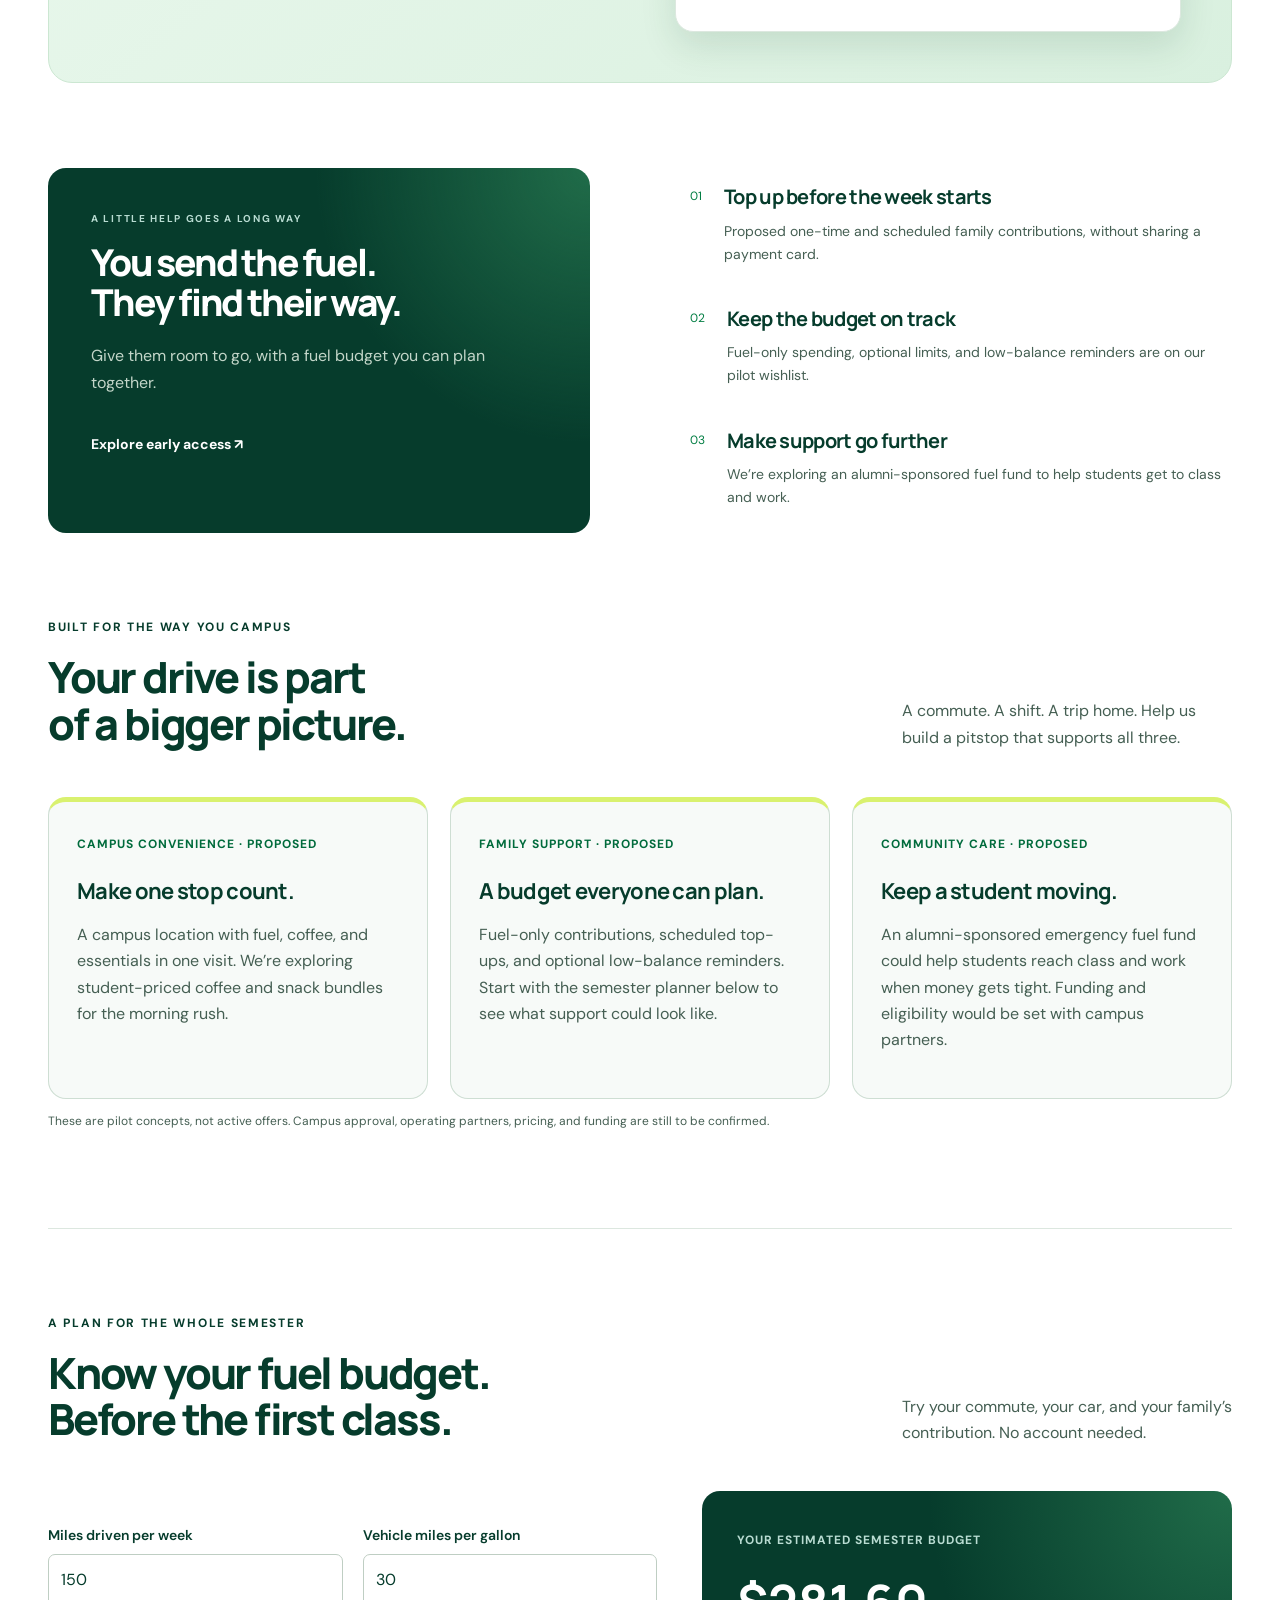
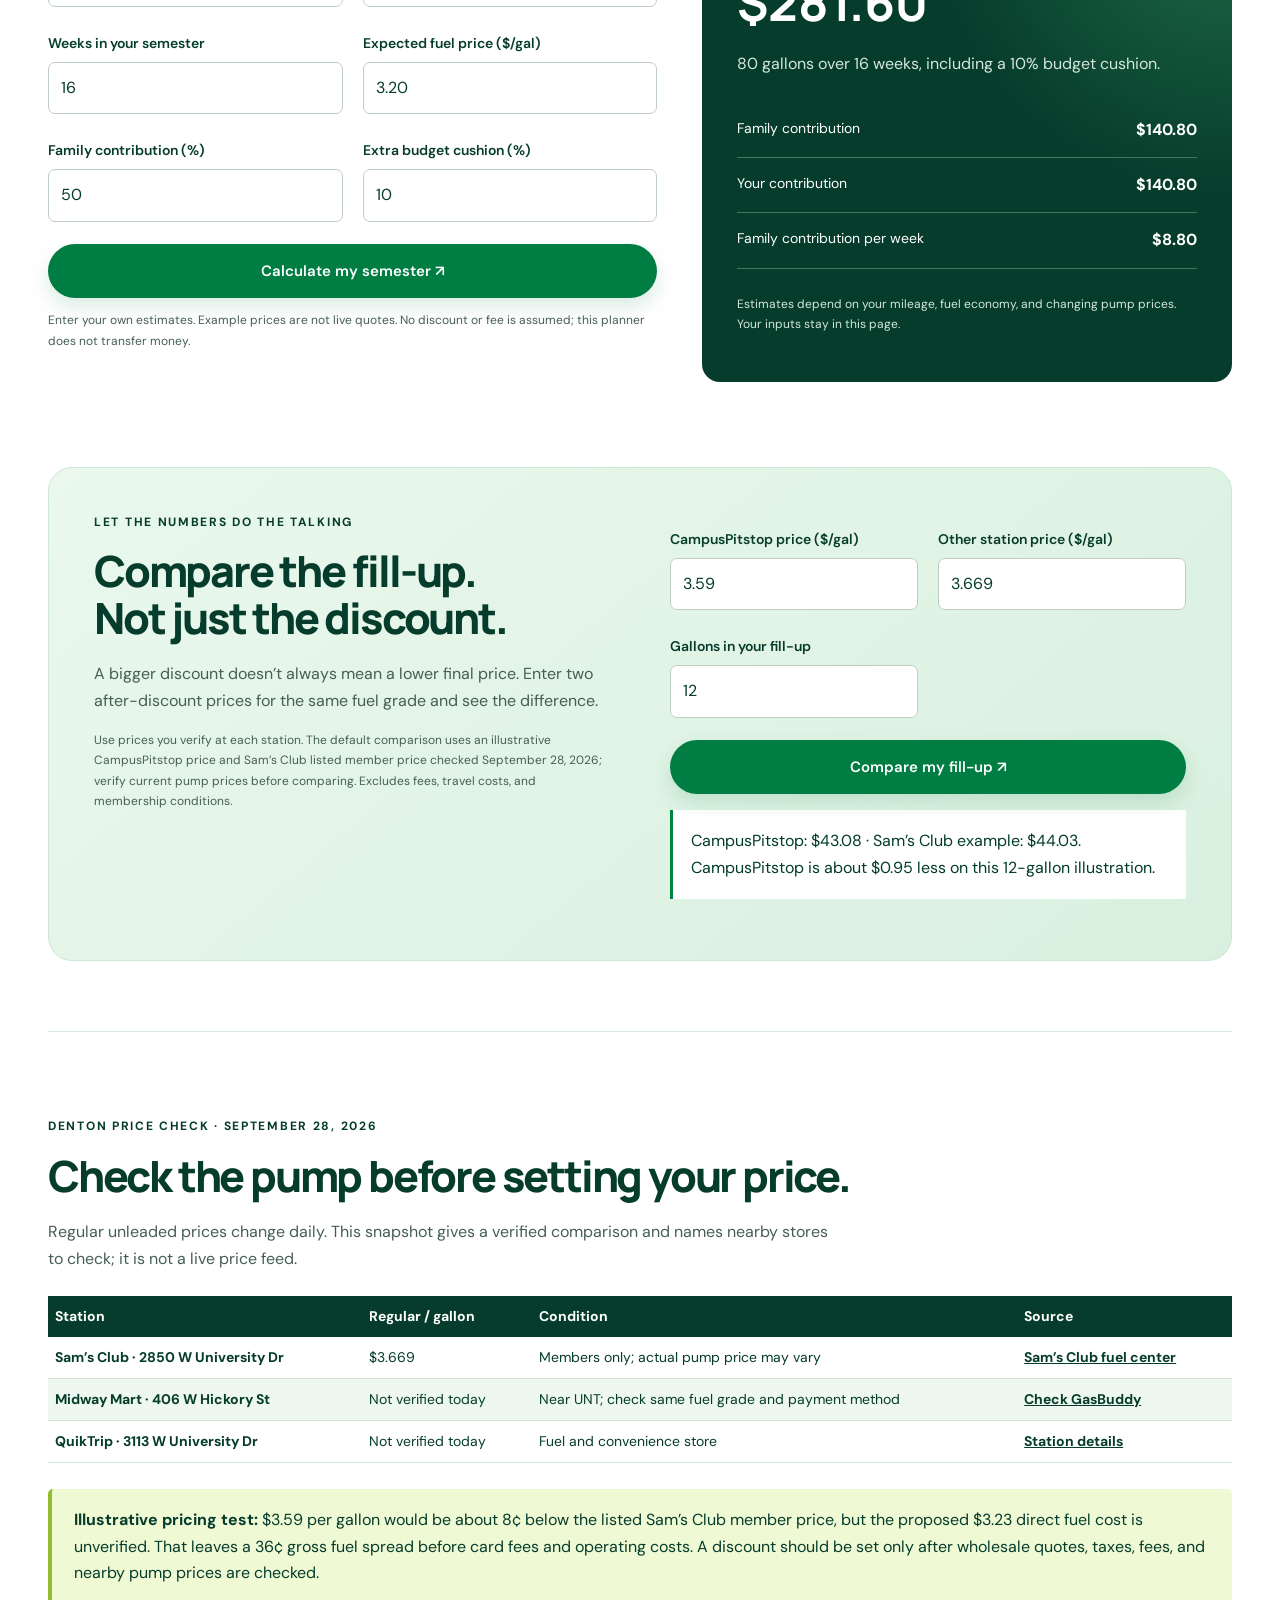
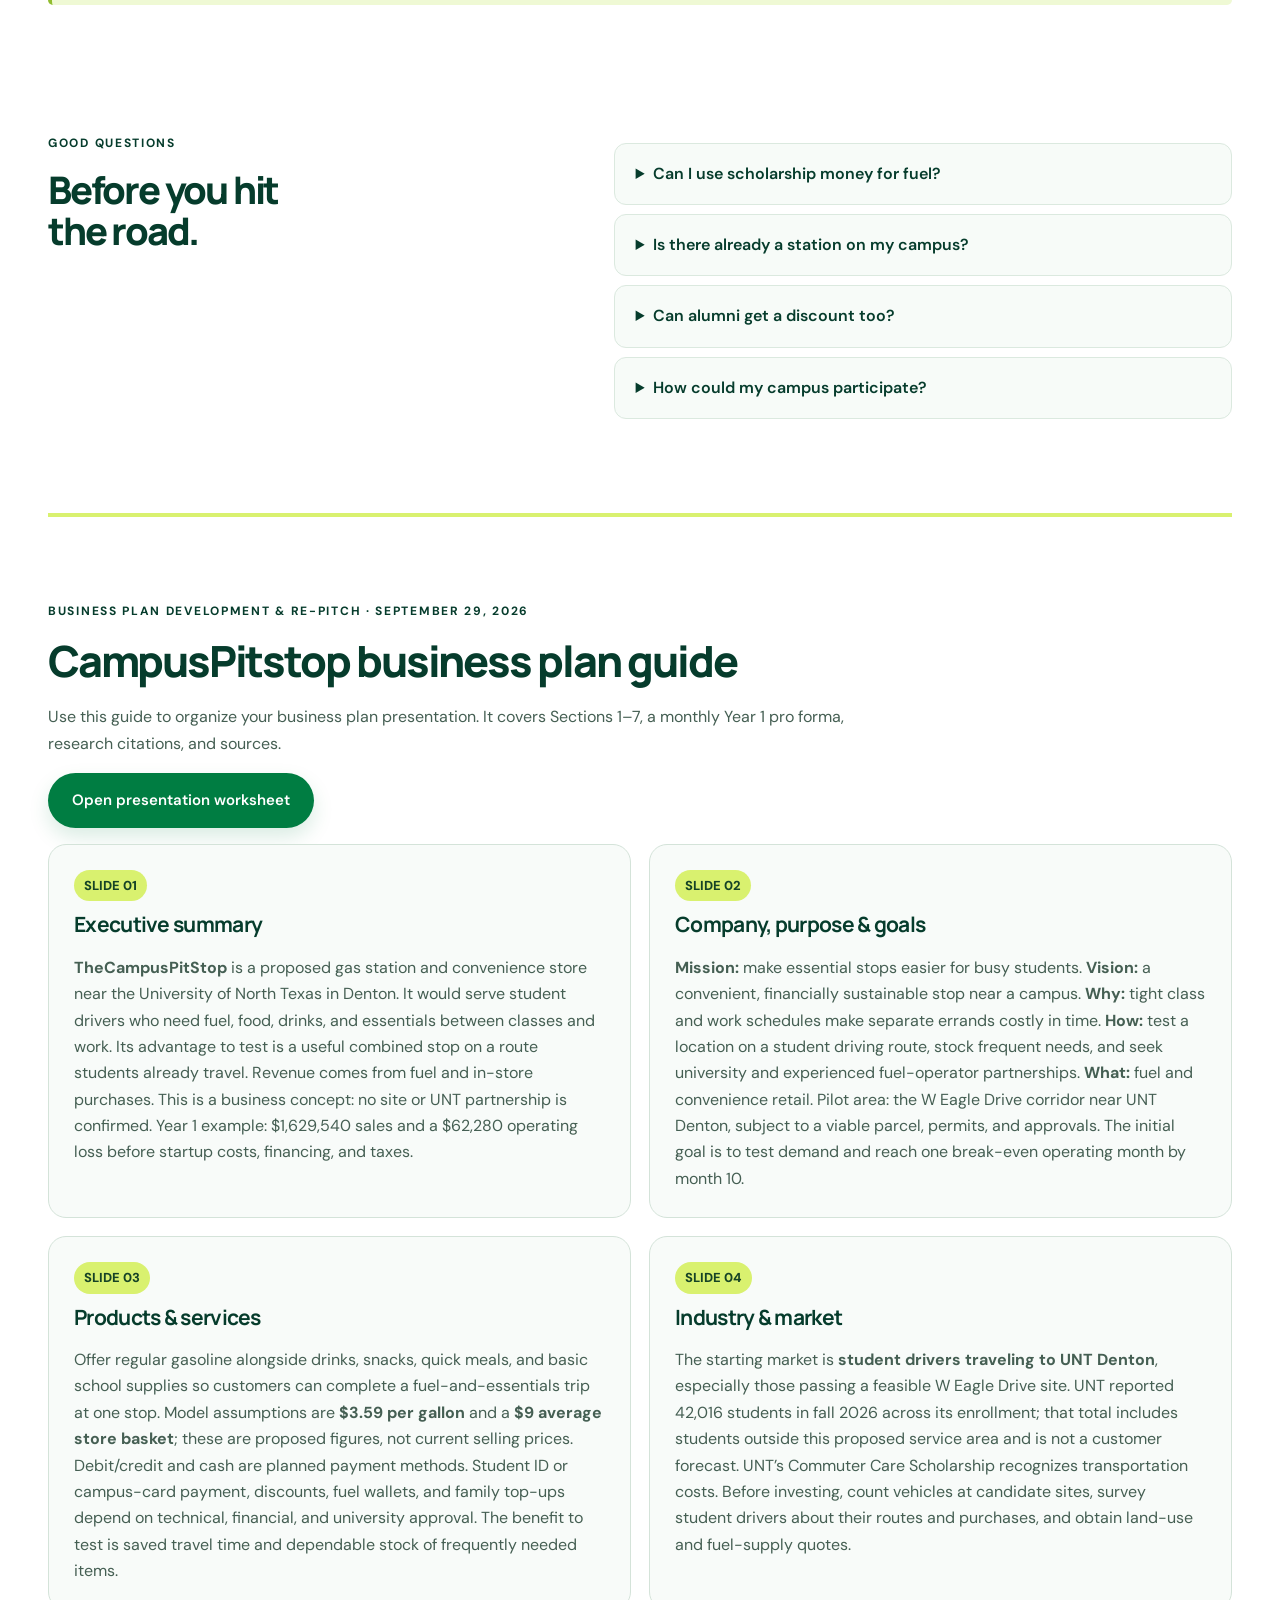
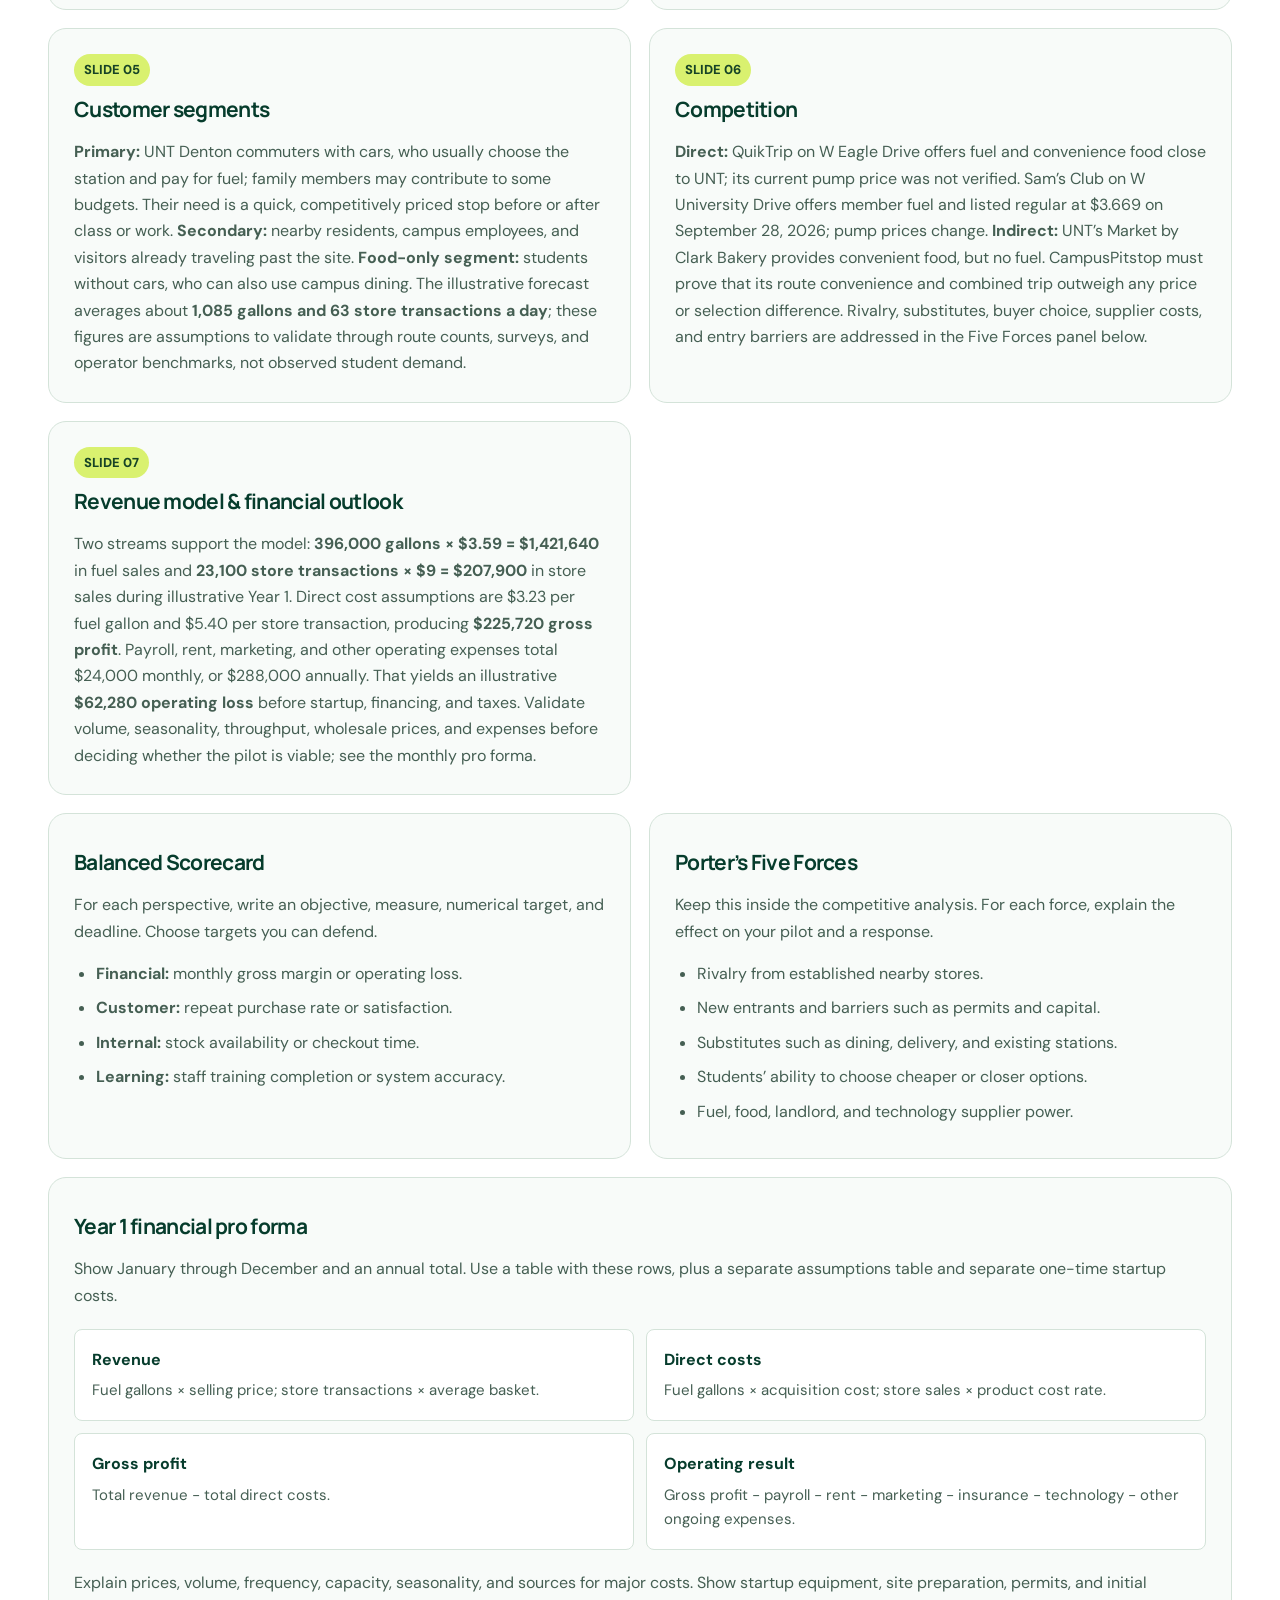
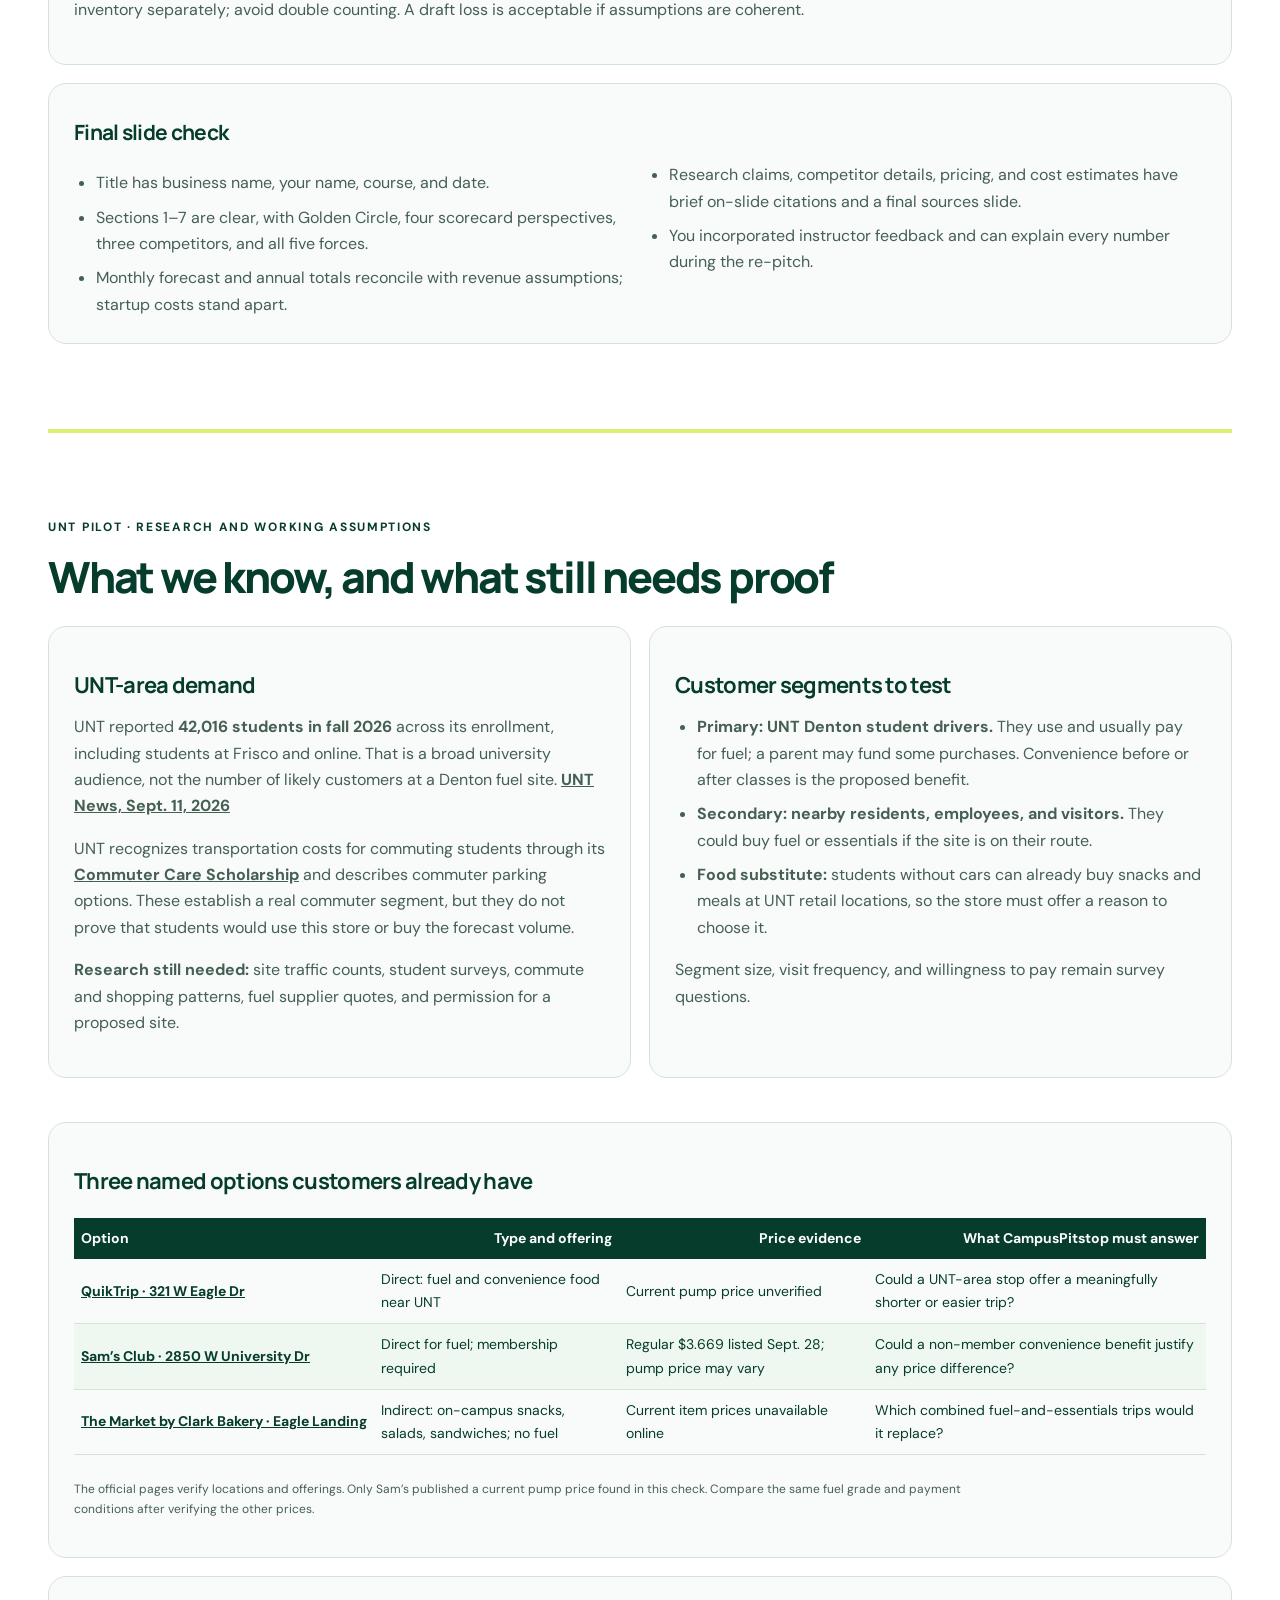
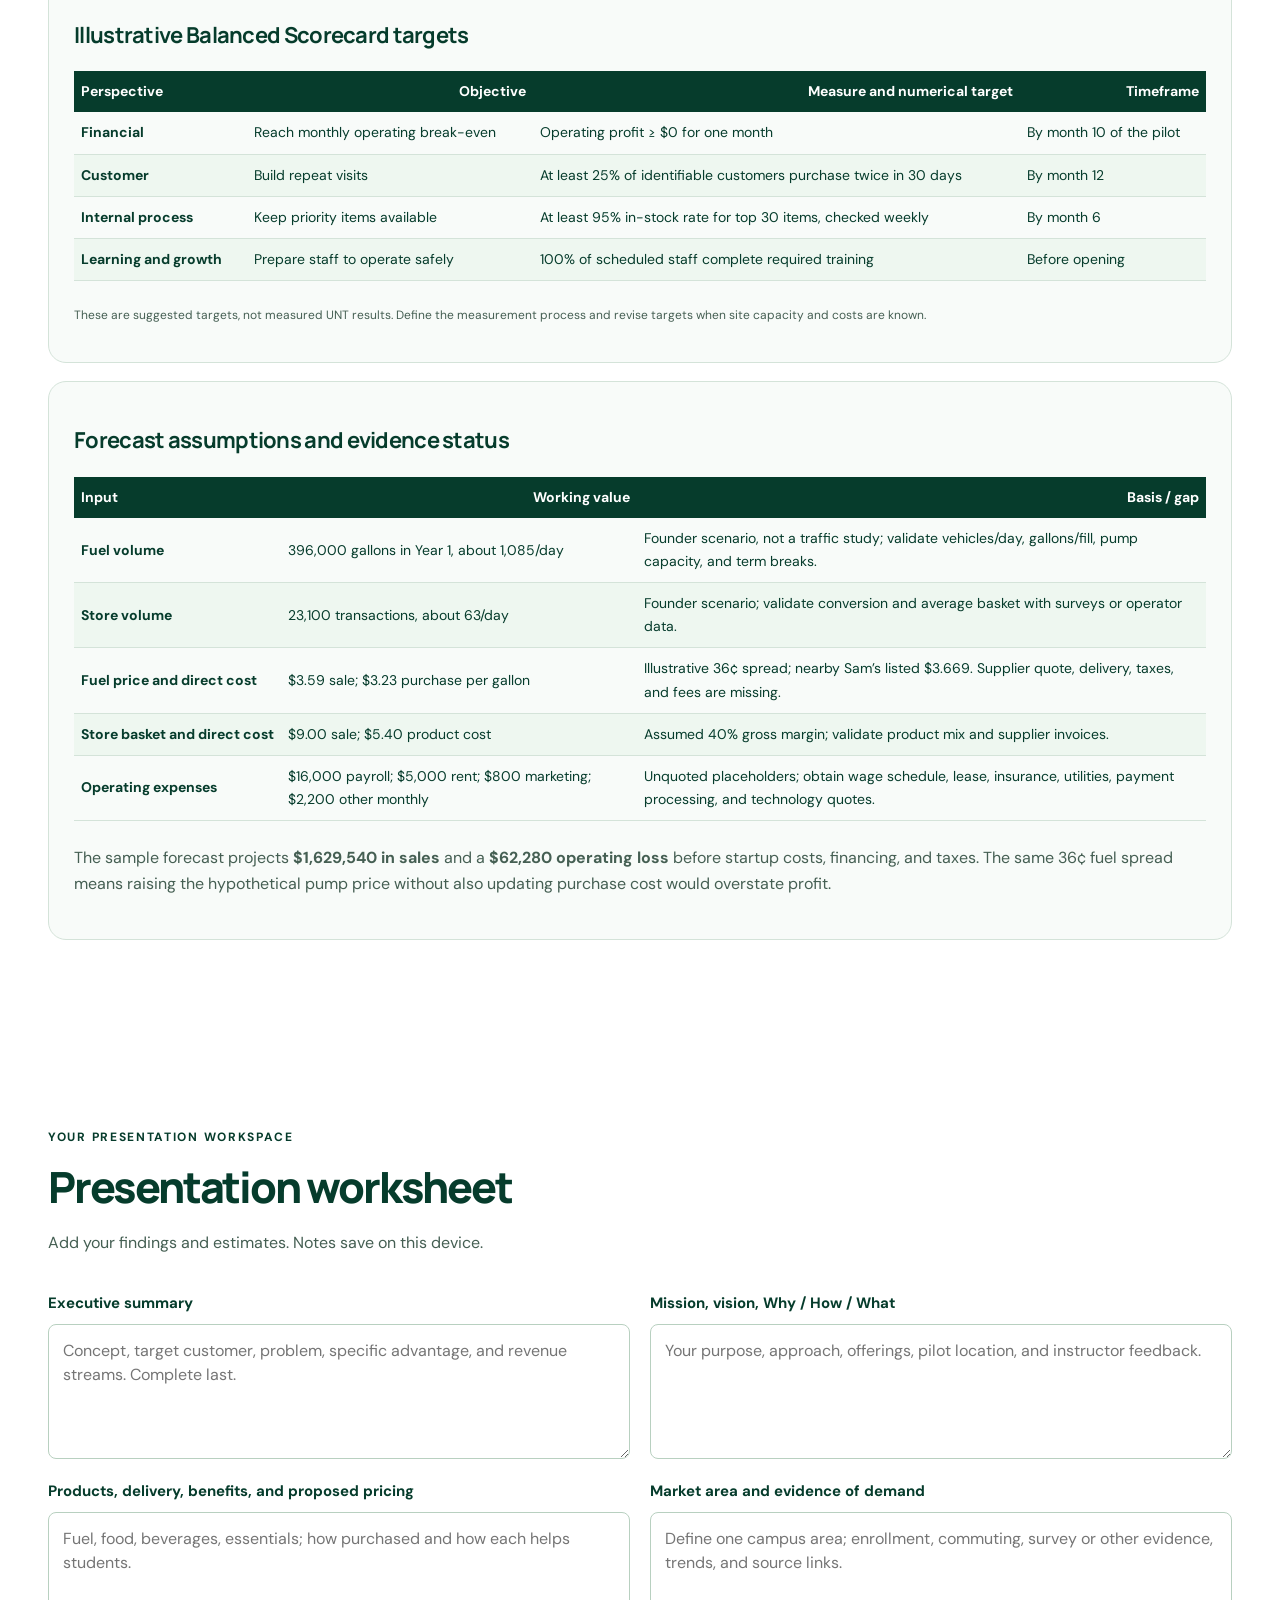
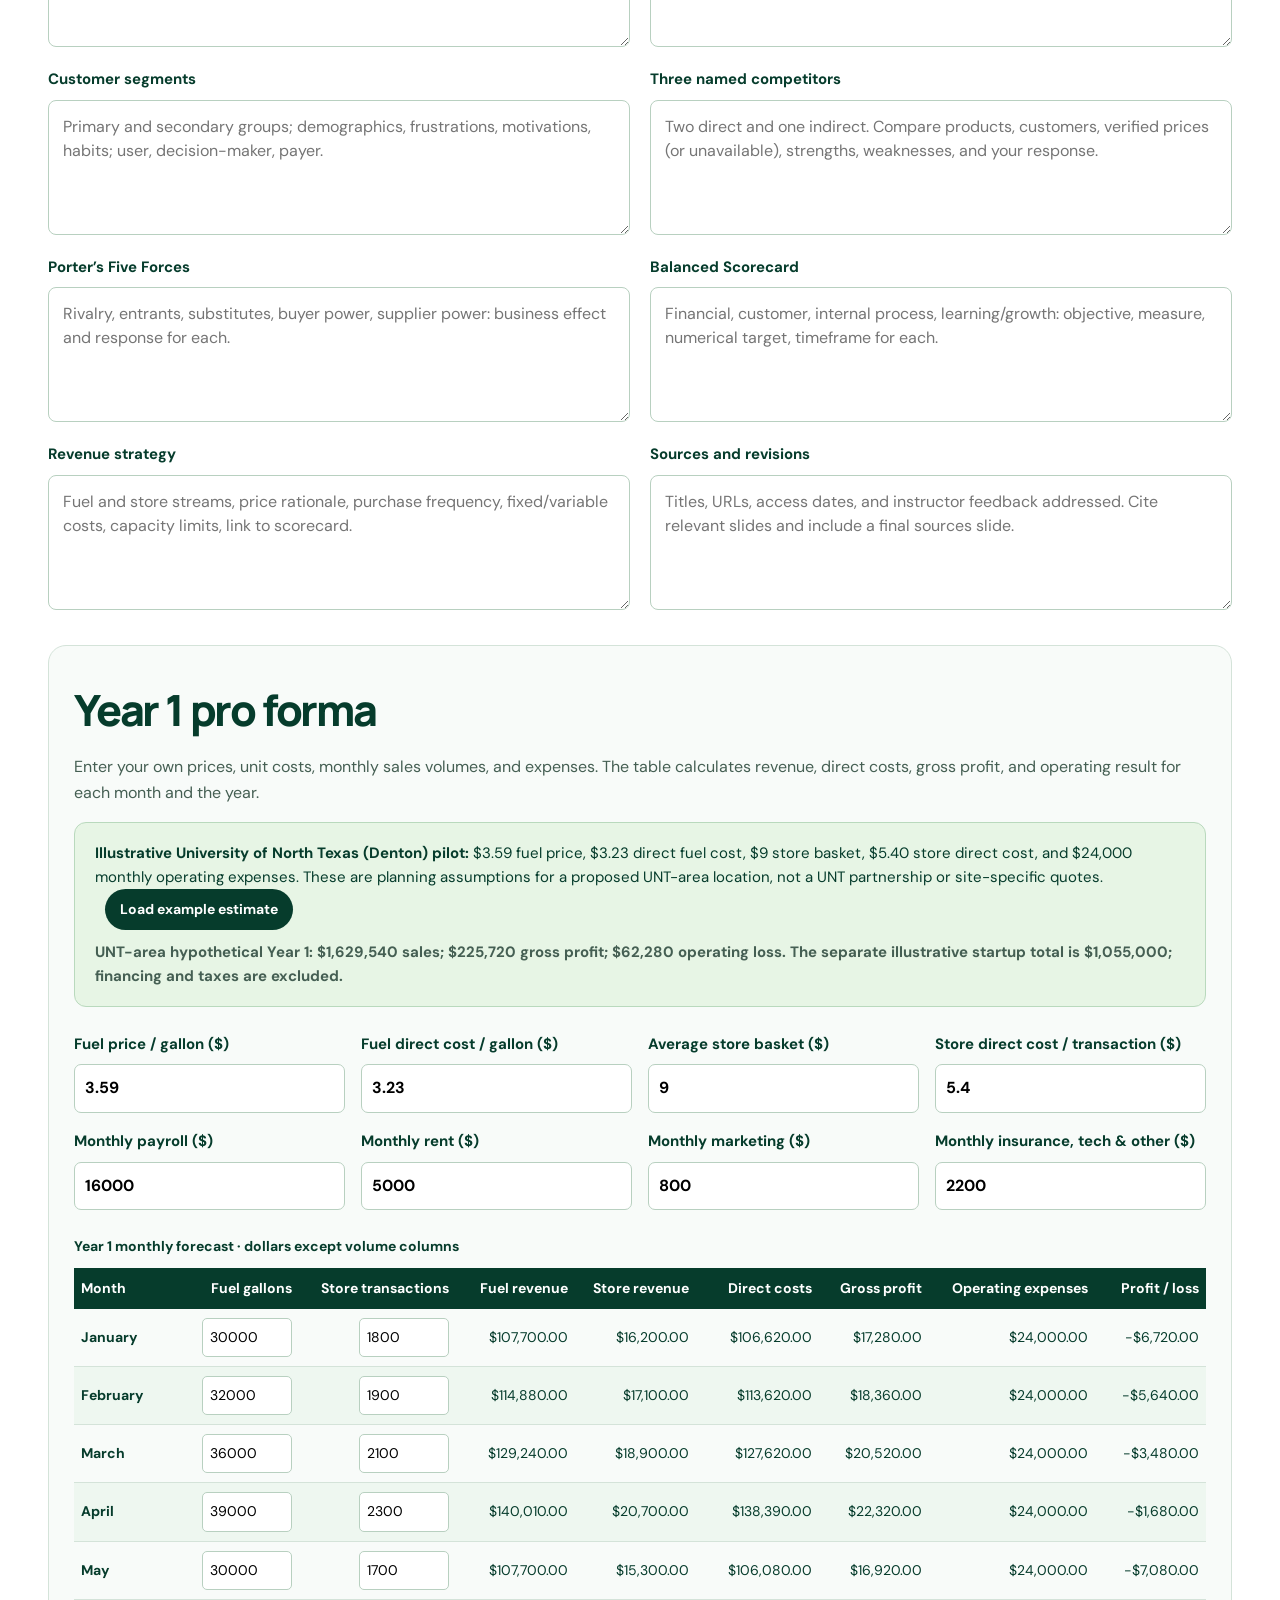
==== commit 67171c98: "Fill seven CampusPitstop business plan guide slides" ====
--- a/index.html
+++ b/index.html
@@ -23,13 +23,13 @@
 <section class="section local-prices" id="local-prices"><div class="eyebrow">DENTON PRICE CHECK · SEPTEMBER 28, 2026</div><h2>Check the pump before setting your price.</h2><p>Regular unleaded prices change daily. This snapshot gives a verified comparison and names nearby stores to check; it is not a live price feed.</p><div class="forecast-scroll"><table><thead><tr><th>Station</th><th>Regular / gallon</th><th>Condition</th><th>Source</th></tr></thead><tbody><tr><th>Sam’s Club · 2850 W University Dr</th><td>$3.669</td><td>Members only; actual pump price may vary</td><td><a href="https://www.samsclub.com/club/4905-denton-tx/fuel-center" target="_blank" rel="noopener">Sam’s Club fuel center</a></td></tr><tr><th>Midway Mart · 406 W Hickory St</th><td>Not verified today</td><td>Near UNT; check same fuel grade and payment method</td><td><a href="https://www.gasbuddy.com/" target="_blank" rel="noopener">Check GasBuddy</a></td></tr><tr><th>QuikTrip · 3113 W University Dr</th><td>Not verified today</td><td>Fuel and convenience store</td><td><a href="https://locations.quiktrip.com/tx/denton/3113-w-university-dr" target="_blank" rel="noopener">Station details</a></td></tr></tbody></table></div><div class="study-callout"><strong>Illustrative pricing test:</strong> $3.59 per gallon would be about 8¢ below the listed Sam’s Club member price, but the proposed $3.23 direct fuel cost is unverified. That leaves a 36¢ gross fuel spread before card fees and operating costs. A discount should be set only after wholesale quotes, taxes, fees, and nearby pump prices are checked.</div></section>
 <section class="section faq"><div><div class="eyebrow">GOOD QUESTIONS</div><h2>Before you hit<br>the road.</h2></div><div><details><summary>Can I use scholarship money for fuel?</summary><p>This is a proposed feature, not an available payment method. Eligibility depends on your specific award and school’s rules. We would need approval from participating schools and scholarship providers before enabling it. Ask your financial aid office about your award.</p></details><details><summary>Is there already a station on my campus?</summary><p>CampusPitstop is a concept preparing for a pilot. No campus locations, opening dates, or institutional partnerships have been confirmed.</p></details><details><summary>Can alumni get a discount too?</summary><p>Yes, alumni membership is part of the proposed model. Verification, discounts, and final membership terms will be confirmed with launch partners.</p></details><details><summary>How could my campus participate?</summary><p>Our proposed starting point is a small pilot with a campus and an experienced fuel operator. Campus interest would help shape the location, student demand, and service model before a full station launch.</p></details></div></section>
 <section class="section study" id="study-guide"><div class="eyebrow">BUSINESS PLAN DEVELOPMENT &amp; RE-PITCH · SEPTEMBER 29, 2026</div><h2>CampusPitstop business plan guide</h2><p class="study-intro">Use this guide to organize your business plan presentation. It covers Sections 1–7, a monthly Year 1 pro forma, research citations, and sources.</p><p><a class="button" href="#worksheet">Open presentation worksheet</a></p><div class="study-grid">
-<article><span>01</span><h3>Executive summary</h3><p>In one slide, connect the concept, target customer, problem, specific advantage, and revenue sources. Write this last so it matches the plan.</p></article>
-<article><span>02</span><h3>Company, purpose &amp; goals</h3><p>State mission, vision, service area, and a realistic pilot. Explain <b>Why</b> students need a convenient stop, <b>How</b> the location and partnerships help, and <b>What</b> is sold. Distinguish planned features from confirmed ones.</p></article>
-<article><span>03</span><h3>Products &amp; services</h3><p>Describe fuel, food, beverages, and daily essentials; how students buy them; benefits; proposed prices; and how each offering serves the purpose. Check whether a campus card can legally and technically pay for each category.</p></article>
-<article><span>04</span><h3>Industry &amp; market</h3><p>Define one geographic pilot area. Find enrollment, commuter patterns, nearby stores/stations, and evidence of student demand. Explain the local opportunity; national market size alone does not establish it.</p></article>
-<article><span>05</span><h3>Customer segments</h3><p>Separate commuter students, nearby residents, and any secondary group. For each, describe needs, buying frequency, frustrations, and who uses, decides, and pays. Family funding and alumni membership are proposals on this site, not confirmed demand.</p></article>
-<article><span>06</span><h3>Competition</h3><p>Compare at least three named local options: two direct stores or stations and one indirect substitute such as delivery or campus dining. Record products, customers, verified prices or “unavailable,” strengths, weaknesses, and your response.</p></article>
-<article><span>07</span><h3>Revenue model</h3><p>Separate fuel and in-store sales. Explain price per gallon or basket, estimated transactions, repeat visits, fixed versus variable costs, and limits such as pump throughput, hours, and school breaks. Keep every figure consistent with the forecast.</p></article>
+<article><span>SLIDE 01</span><h3>Executive summary</h3><p><b>TheCampusPitStop</b> is a proposed gas station and convenience store near the University of North Texas in Denton. It would serve student drivers who need fuel, food, drinks, and essentials between classes and work. Its advantage to test is a useful combined stop on a route students already travel. Revenue comes from fuel and in-store purchases. This is a business concept: no site or UNT partnership is confirmed. <a href="#forecast">Year 1 example:</a> $1,629,540 sales and a $62,280 operating loss before startup costs, financing, and taxes.</p></article>
+<article><span>SLIDE 02</span><h3>Company, purpose &amp; goals</h3><p><b>Mission:</b> make essential stops easier for busy students. <b>Vision:</b> a convenient, financially sustainable stop near a campus. <b>Why:</b> tight class and work schedules make separate errands costly in time. <b>How:</b> test a location on a student driving route, stock frequent needs, and seek university and experienced fuel-operator partnerships. <b>What:</b> fuel and convenience retail. Pilot area: the W Eagle Drive corridor near UNT Denton, subject to a viable parcel, permits, and approvals. The initial goal is to test demand and reach one break-even operating month by month 10.</p></article>
+<article><span>SLIDE 03</span><h3>Products &amp; services</h3><p>Offer regular gasoline alongside drinks, snacks, quick meals, and basic school supplies so customers can complete a fuel-and-essentials trip at one stop. Model assumptions are <b>$3.59 per gallon</b> and a <b>$9 average store basket</b>; these are proposed figures, not current selling prices. Debit/credit and cash are planned payment methods. Student ID or campus-card payment, discounts, fuel wallets, and family top-ups depend on technical, financial, and university approval. The benefit to test is saved travel time and dependable stock of frequently needed items.</p></article>
+<article><span>SLIDE 04</span><h3>Industry &amp; market</h3><p>The starting market is <b>student drivers traveling to UNT Denton</b>, especially those passing a feasible W Eagle Drive site. <a href="https://news.unt.edu/news/2026/fall-26-enrollment-positions-unt-for-growth-and-impact.html" target="_blank" rel="noopener">UNT reported 42,016 students in fall 2026</a> across its enrollment; that total includes students outside this proposed service area and is not a customer forecast. UNT’s <a href="https://studentaffairs.unt.edu/eagle-engagement-center/non-traditional-and-commuter-student-support/program/commuter-care-scholarship.html" target="_blank" rel="noopener">Commuter Care Scholarship</a> recognizes transportation costs. Before investing, count vehicles at candidate sites, survey student drivers about their routes and purchases, and obtain land-use and fuel-supply quotes.</p></article>
+<article><span>SLIDE 05</span><h3>Customer segments</h3><p><b>Primary:</b> UNT Denton commuters with cars, who usually choose the station and pay for fuel; family members may contribute to some budgets. Their need is a quick, competitively priced stop before or after class or work. <b>Secondary:</b> nearby residents, campus employees, and visitors already traveling past the site. <b>Food-only segment:</b> students without cars, who can also use campus dining. The illustrative forecast averages about <b>1,085 gallons and 63 store transactions a day</b>; these figures are assumptions to validate through route counts, surveys, and operator benchmarks, not observed student demand.</p></article>
+<article><span>SLIDE 06</span><h3>Competition</h3><p><b>Direct:</b> <a href="https://locations.quiktrip.com/tx/denton" target="_blank" rel="noopener">QuikTrip on W Eagle Drive</a> offers fuel and convenience food close to UNT; its current pump price was not verified. <a href="https://www.samsclub.com/club/4905-denton-tx/fuel-center" target="_blank" rel="noopener">Sam’s Club on W University Drive</a> offers member fuel and listed regular at $3.669 on September 28, 2026; pump prices change. <b>Indirect:</b> <a href="https://dining.unt.edu/hours/retail/the-market-by-clark-bakery.html" target="_blank" rel="noopener">UNT’s Market by Clark Bakery</a> provides convenient food, but no fuel. CampusPitstop must prove that its route convenience and combined trip outweigh any price or selection difference. Rivalry, substitutes, buyer choice, supplier costs, and entry barriers are addressed in the Five Forces panel below.</p></article>
+<article><span>SLIDE 07</span><h3>Revenue model &amp; financial outlook</h3><p>Two streams support the model: <b>396,000 gallons × $3.59 = $1,421,640</b> in fuel sales and <b>23,100 store transactions × $9 = $207,900</b> in store sales during illustrative Year 1. Direct cost assumptions are $3.23 per fuel gallon and $5.40 per store transaction, producing <b>$225,720 gross profit</b>. Payroll, rent, marketing, and other operating expenses total $24,000 monthly, or $288,000 annually. That yields an illustrative <b>$62,280 operating loss</b> before startup, financing, and taxes. Validate volume, seasonality, throughput, wholesale prices, and expenses before deciding whether the pilot is viable; see the <a href="#forecast">monthly pro forma</a>.</p></article>
 </div><div class="study-two"><div class="study-panel"><h3>Balanced Scorecard</h3><p>For each perspective, write an objective, measure, numerical target, and deadline. Choose targets you can defend.</p><ul><li><b>Financial:</b> monthly gross margin or operating loss.</li><li><b>Customer:</b> repeat purchase rate or satisfaction.</li><li><b>Internal:</b> stock availability or checkout time.</li><li><b>Learning:</b> staff training completion or system accuracy.</li></ul></div><div class="study-panel"><h3>Porter’s Five Forces</h3><p>Keep this inside the competitive analysis. For each force, explain the effect on your pilot and a response.</p><ul><li>Rivalry from established nearby stores.</li><li>New entrants and barriers such as permits and capital.</li><li>Substitutes such as dining, delivery, and existing stations.</li><li>Students’ ability to choose cheaper or closer options.</li><li>Fuel, food, landlord, and technology supplier power.</li></ul></div></div>
 <div class="study-panel finance"><h3>Year 1 financial pro forma</h3><p>Show January through December and an annual total. Use a table with these rows, plus a separate assumptions table and separate one-time startup costs.</p><div class="formula-grid"><div><b>Revenue</b><span>Fuel gallons × selling price; store transactions × average basket.</span></div><div><b>Direct costs</b><span>Fuel gallons × acquisition cost; store sales × product cost rate.</span></div><div><b>Gross profit</b><span>Total revenue − total direct costs.</span></div><div><b>Operating result</b><span>Gross profit − payroll − rent − marketing − insurance − technology − other ongoing expenses.</span></div></div><p>Explain prices, volume, frequency, capacity, seasonality, and sources for major costs. Show startup equipment, site preparation, permits, and initial inventory separately; avoid double counting. A draft loss is acceptable if assumptions are coherent.</p></div>
 <div class="study-panel"><h3>Final slide check</h3><ul class="checklist"><li>Title has business name, your name, course, and date.</li><li>Sections 1–7 are clear, with Golden Circle, four scorecard perspectives, three competitors, and all five forces.</li><li>Monthly forecast and annual totals reconcile with revenue assumptions; startup costs stand apart.</li><li>Research claims, competitor details, pricing, and cost estimates have brief on-slide citations and a final sources slide.</li><li>You incorporated instructor feedback and can explain every number during the re-pitch.</li></ul></div></section>
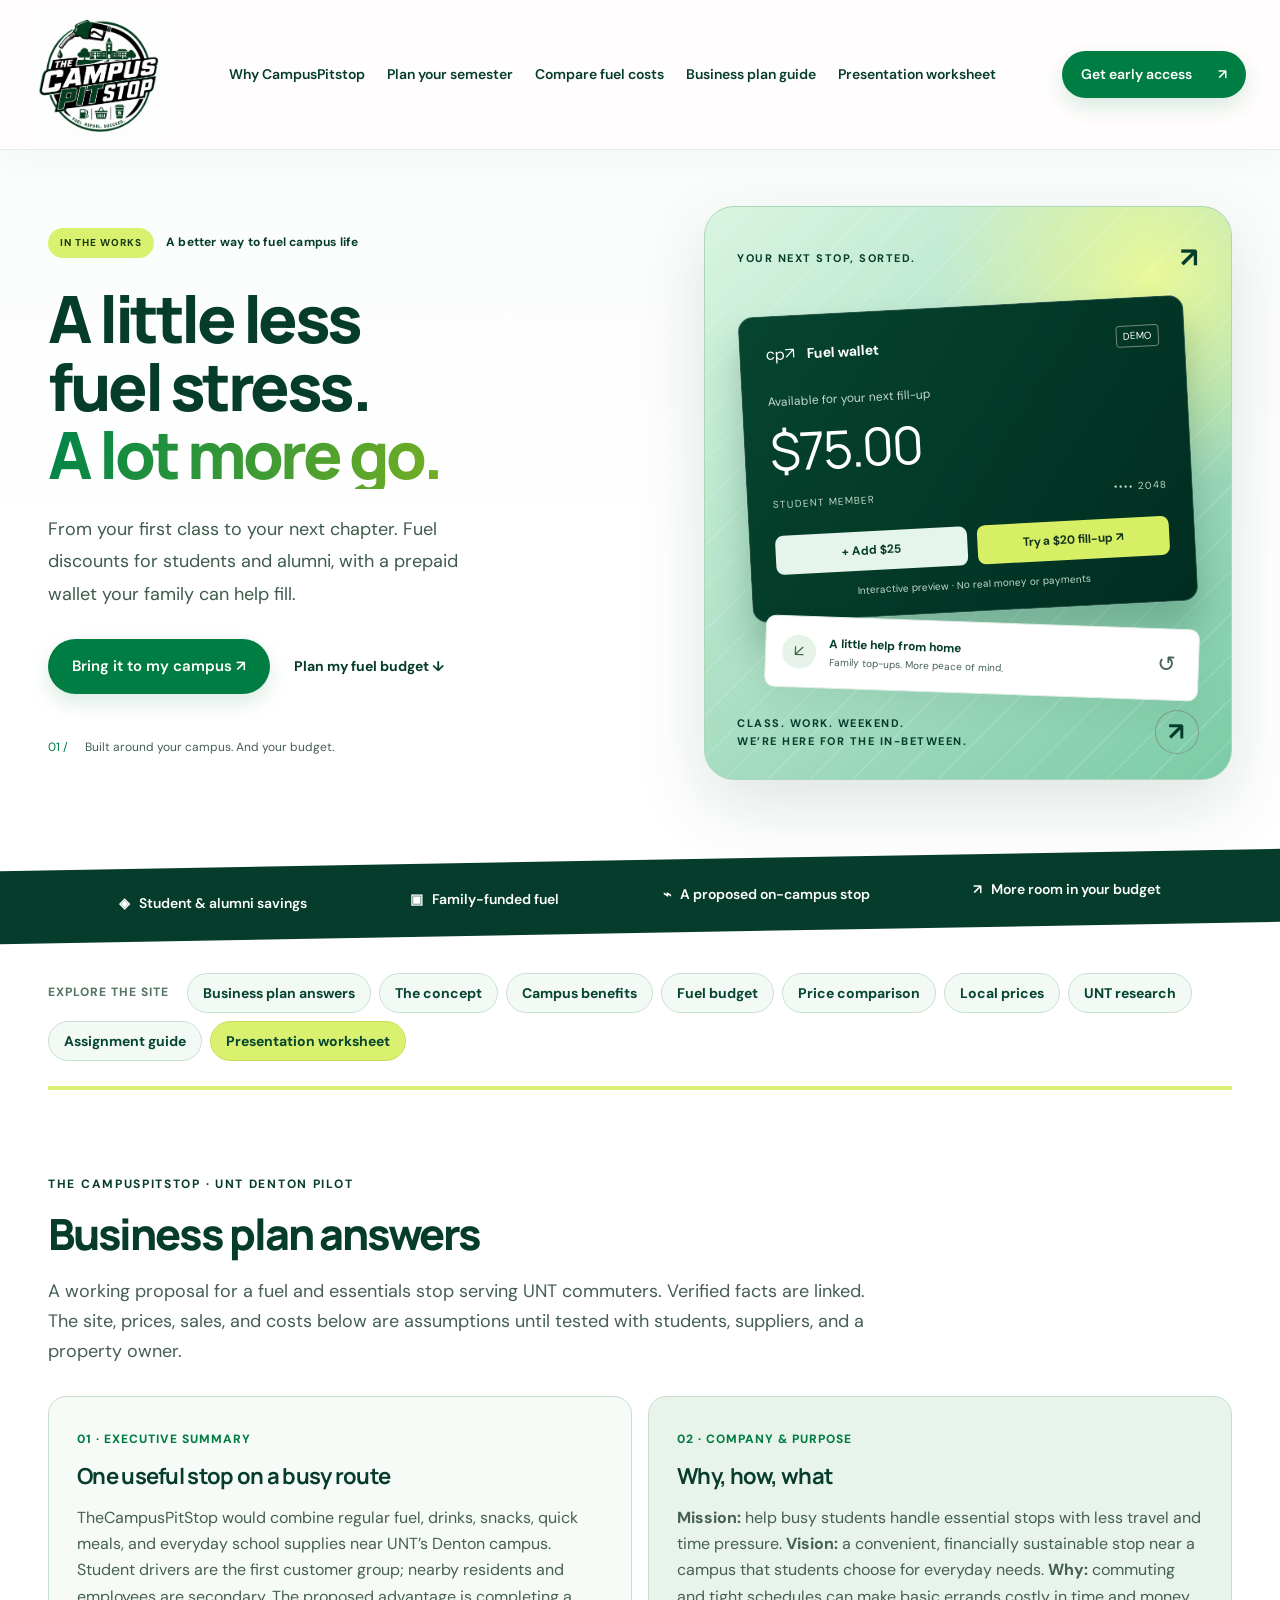
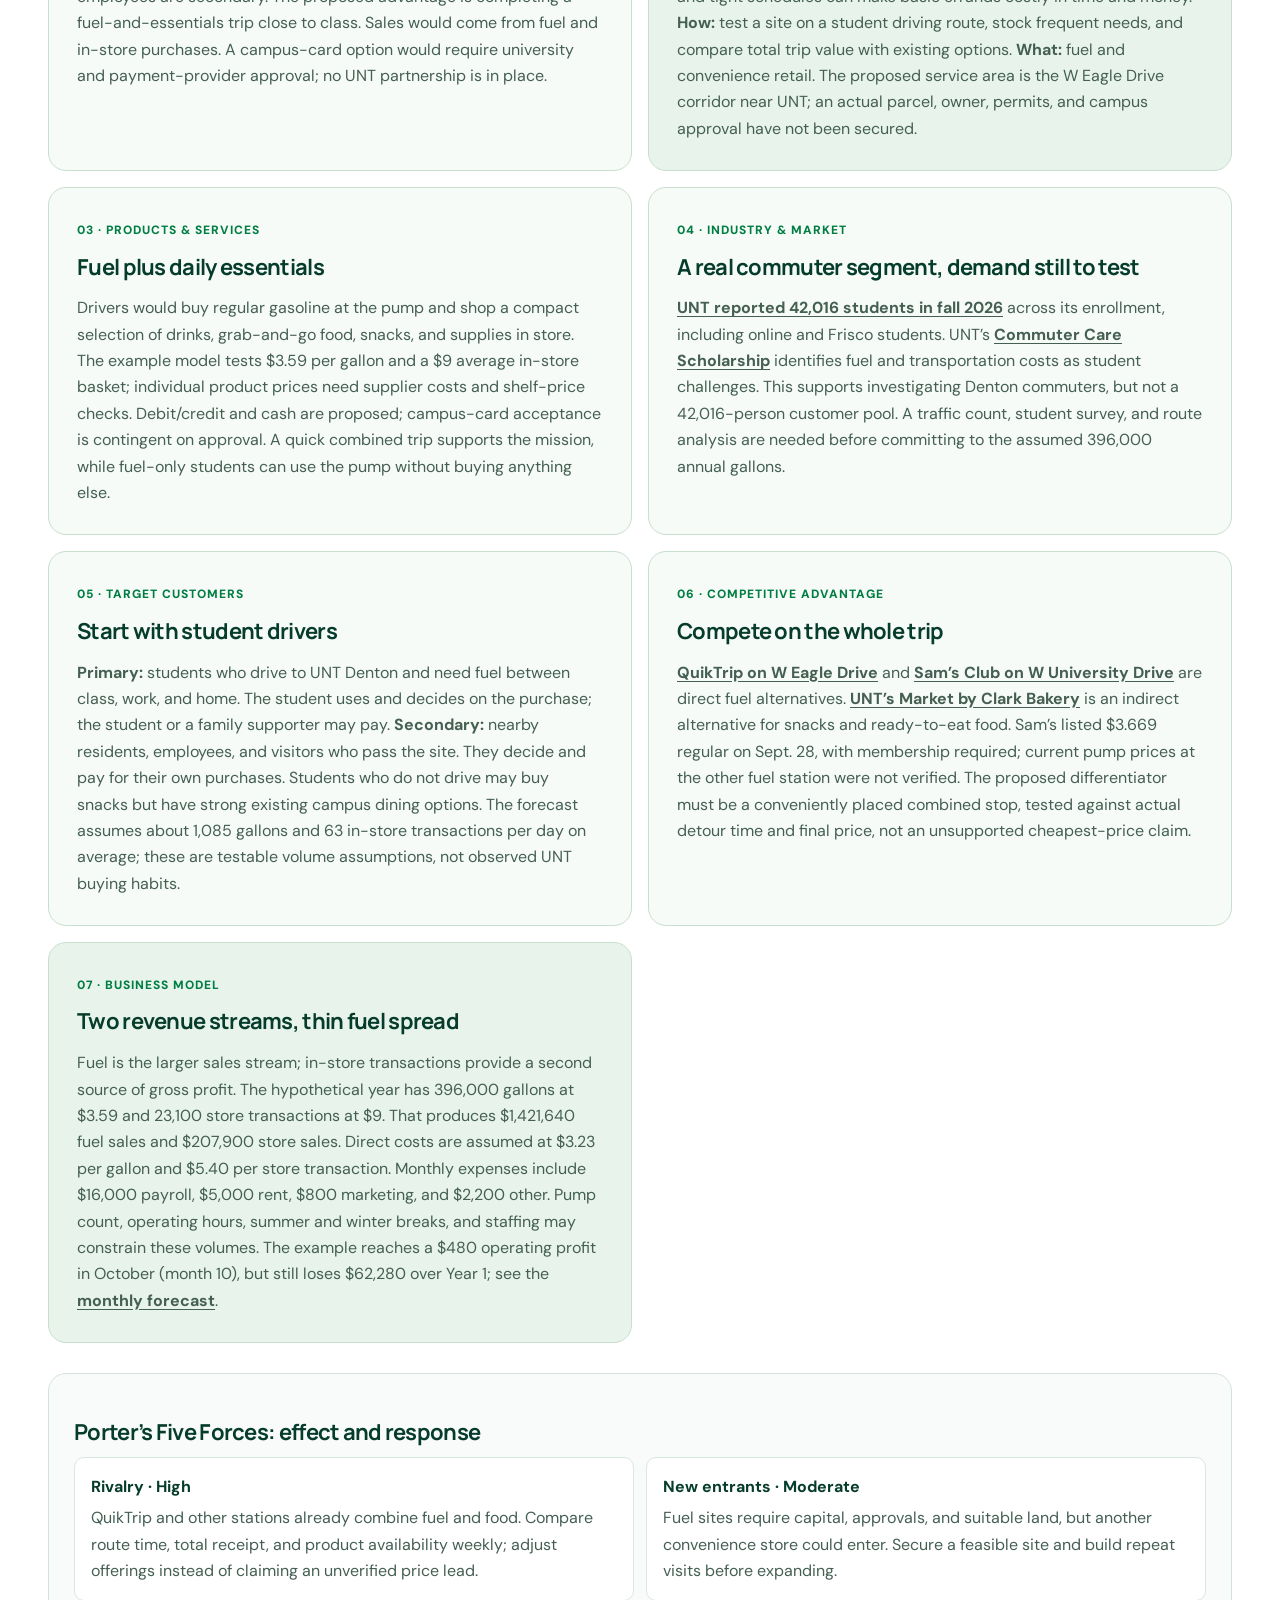
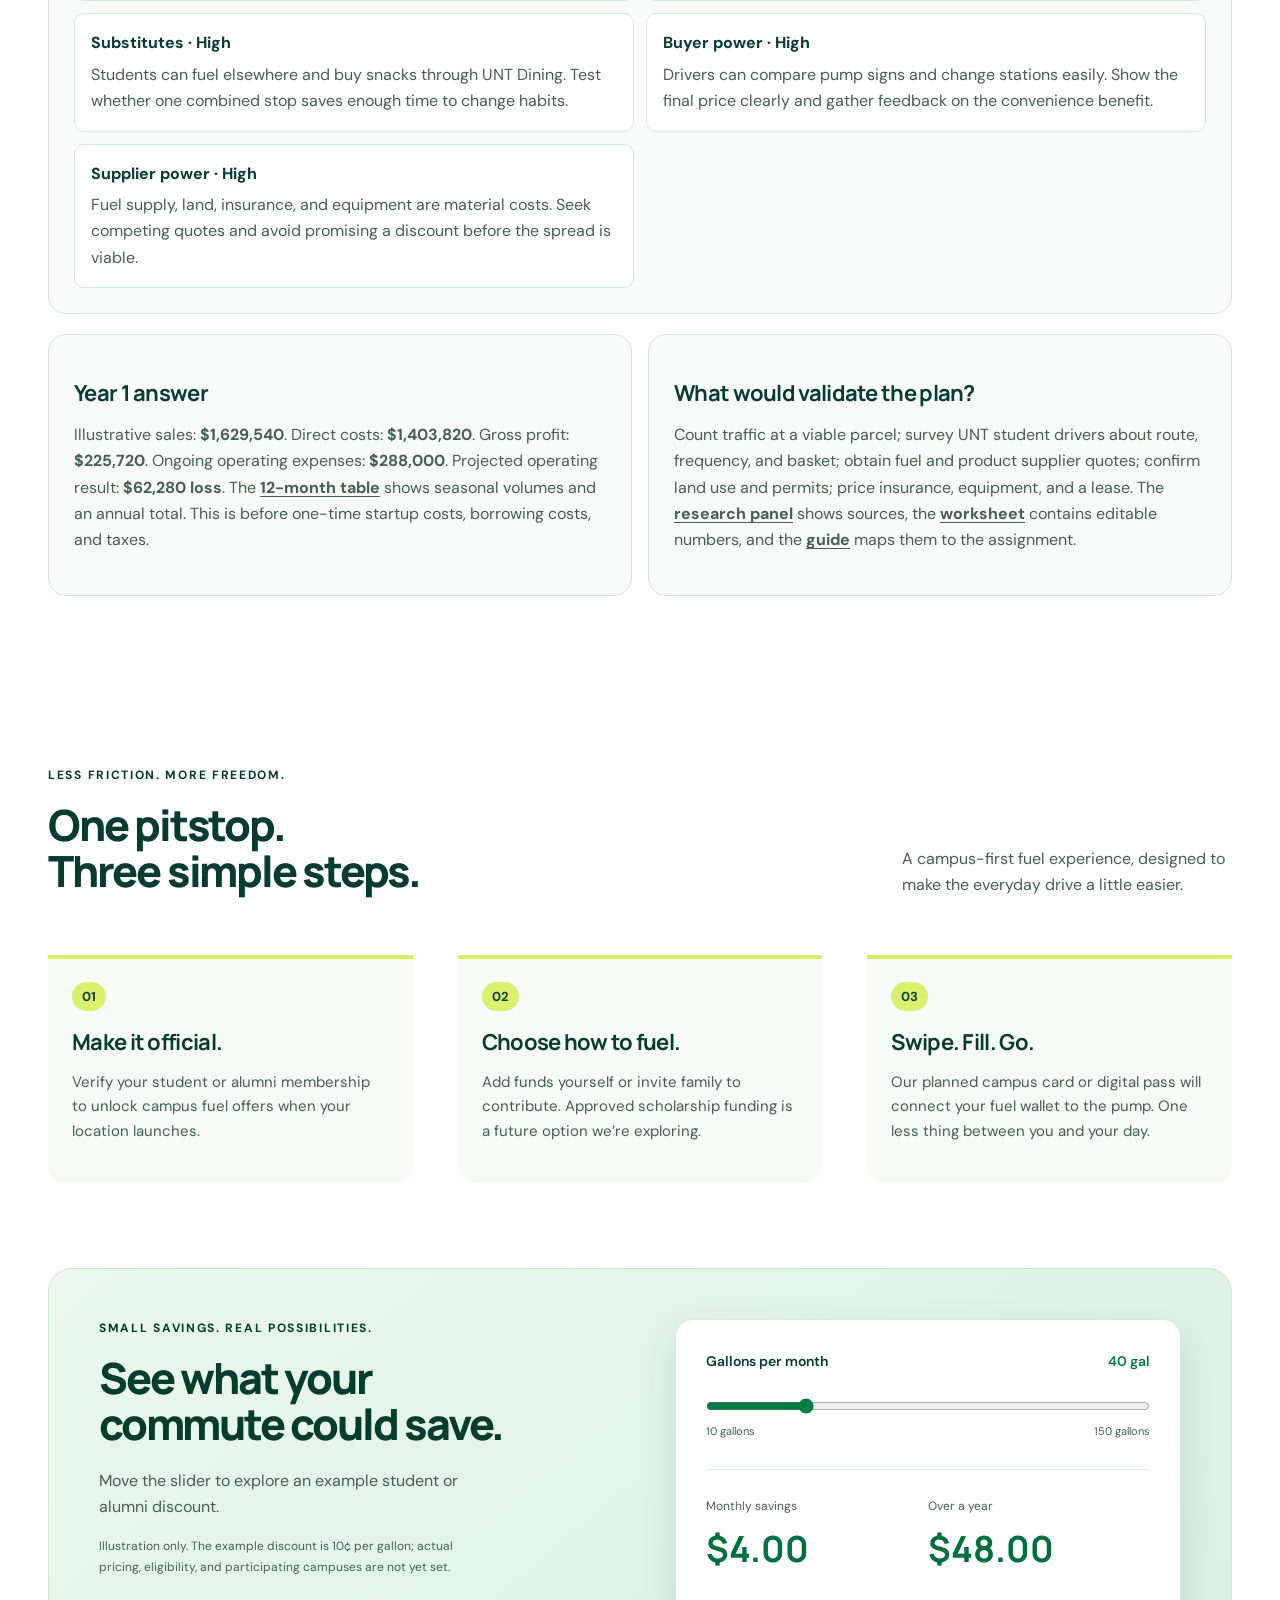
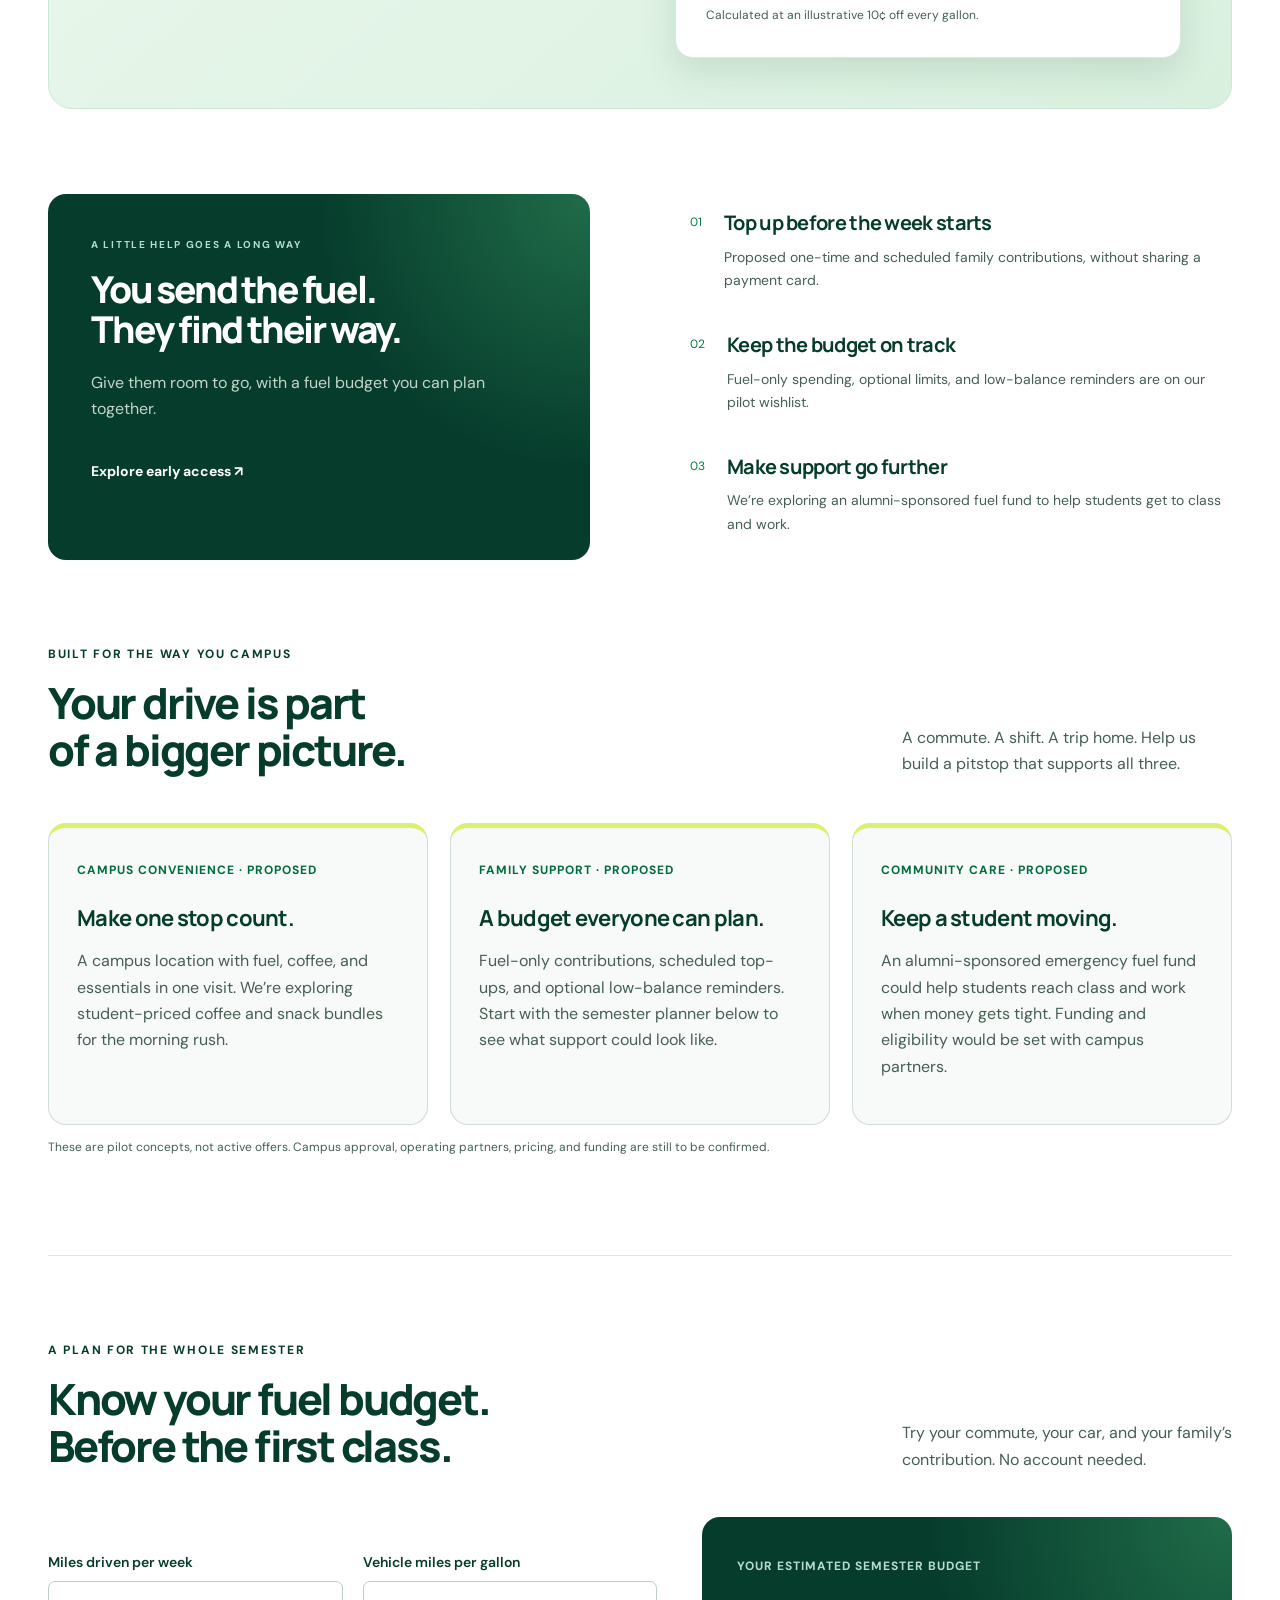
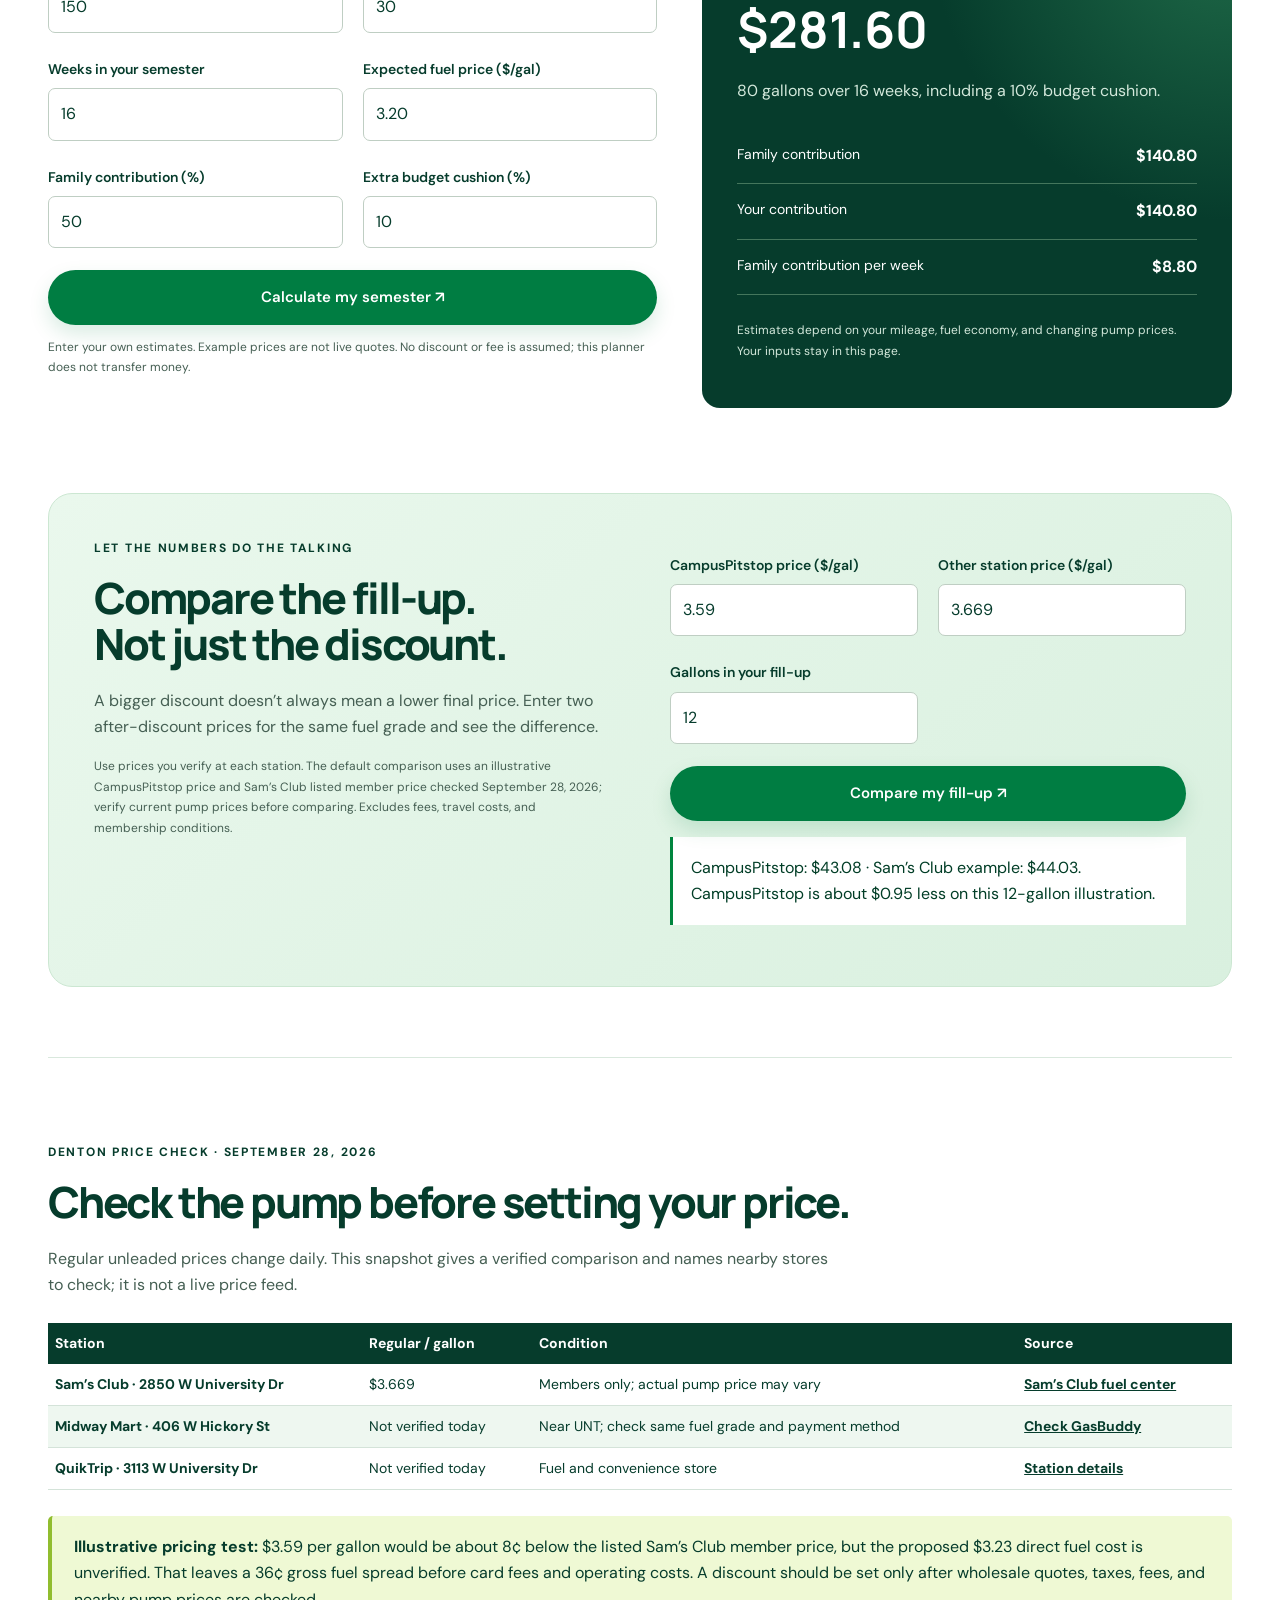
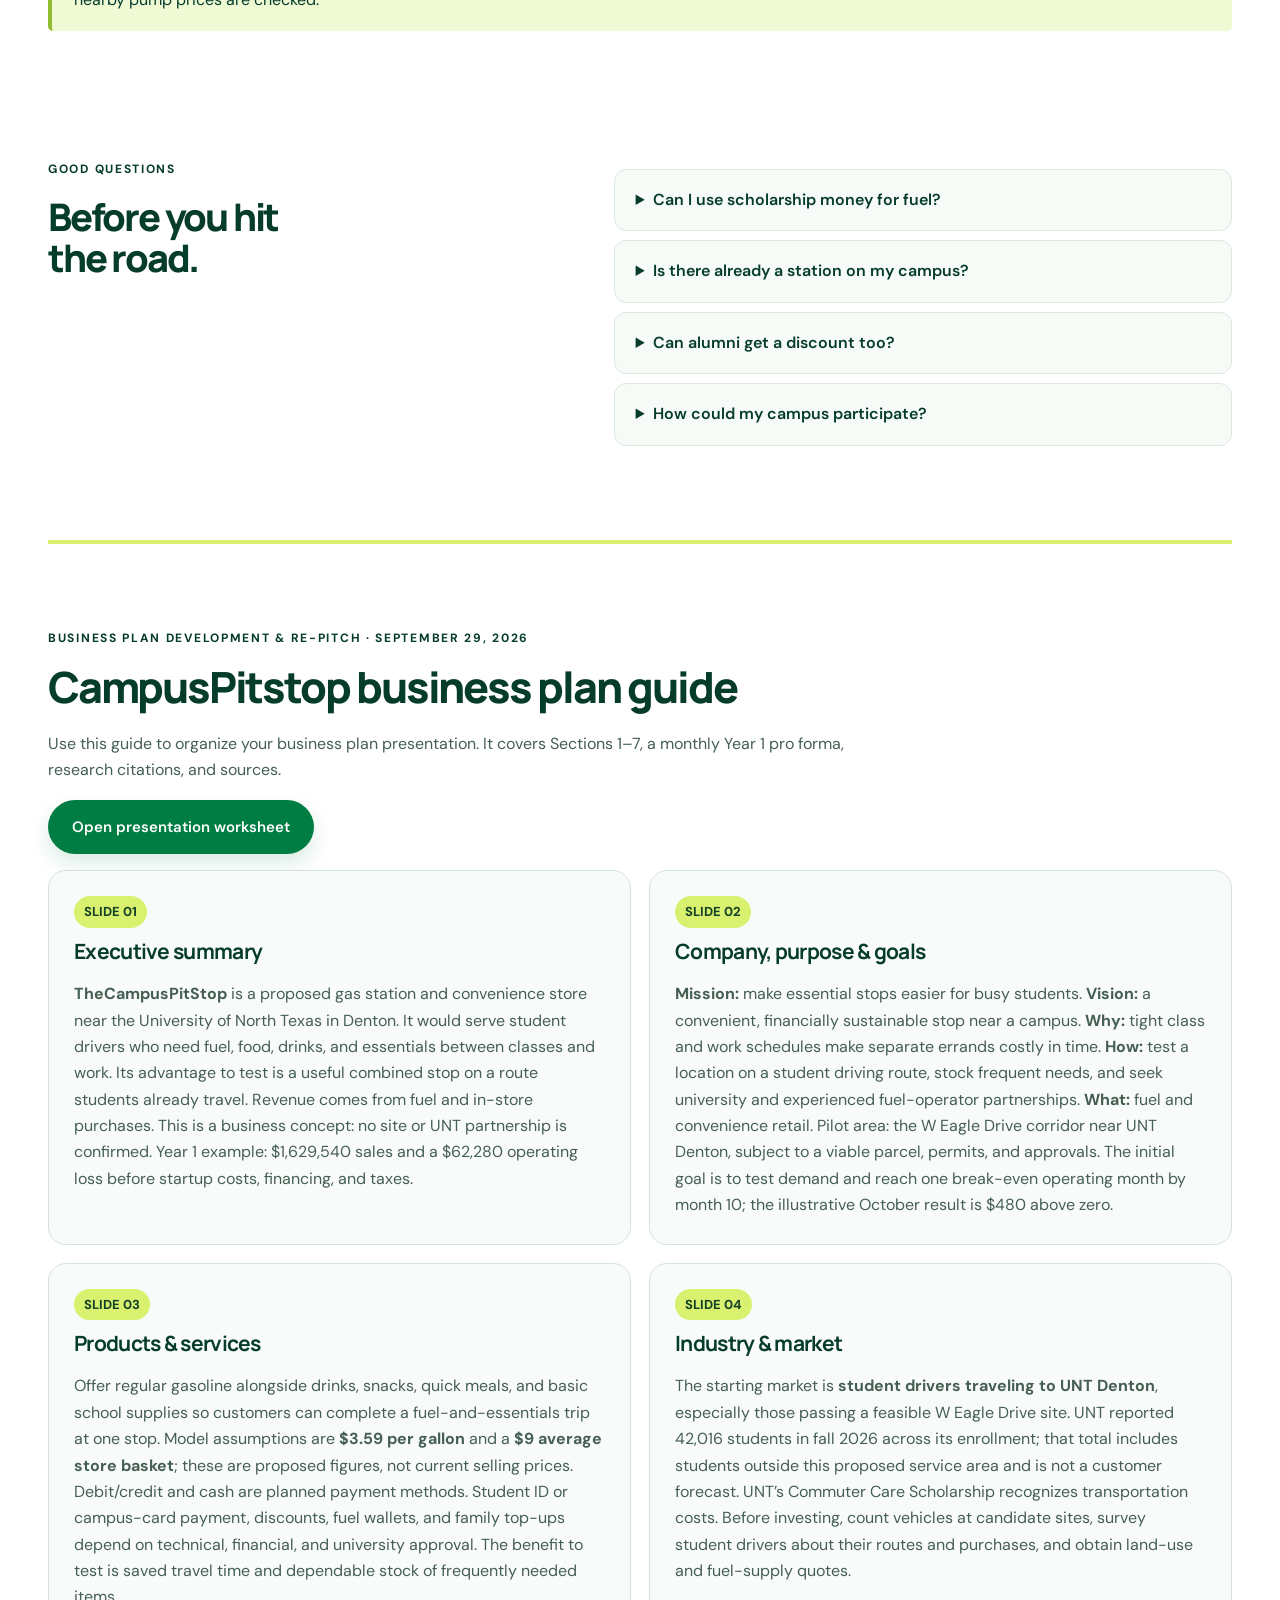
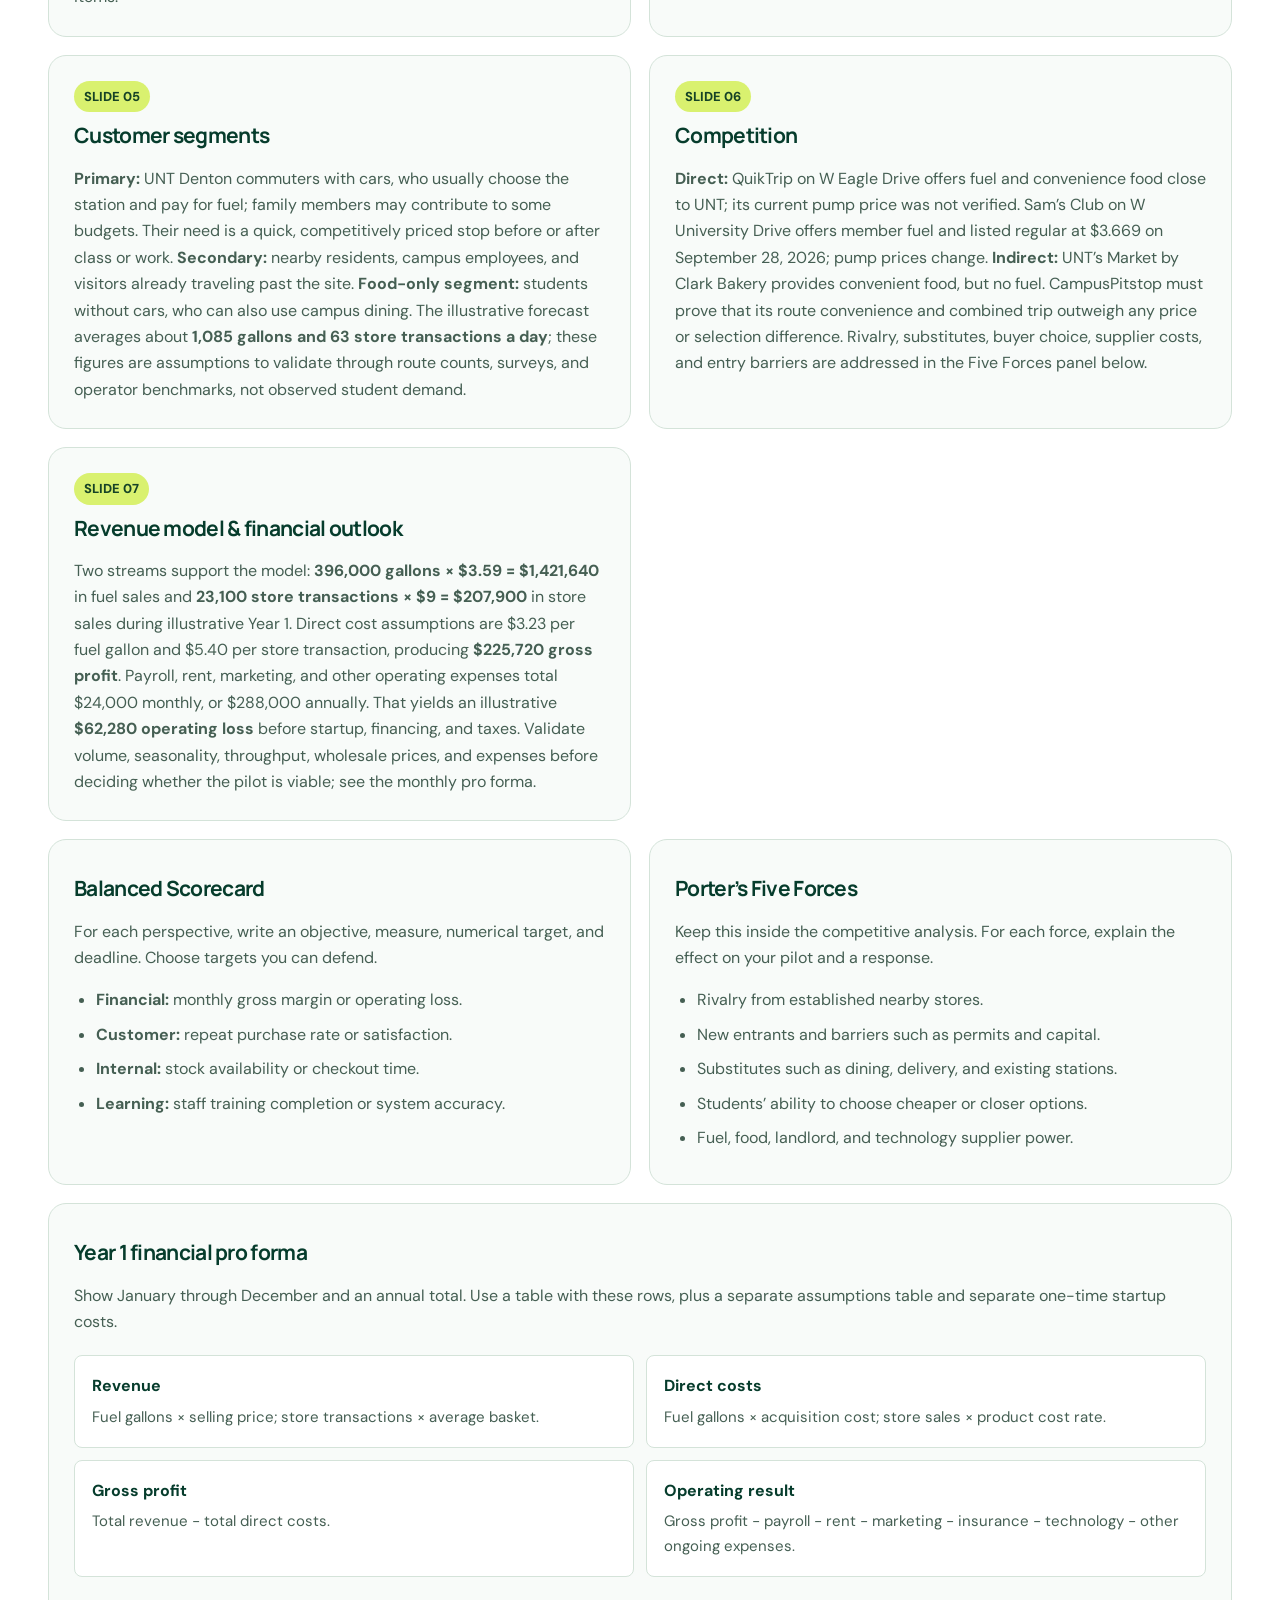
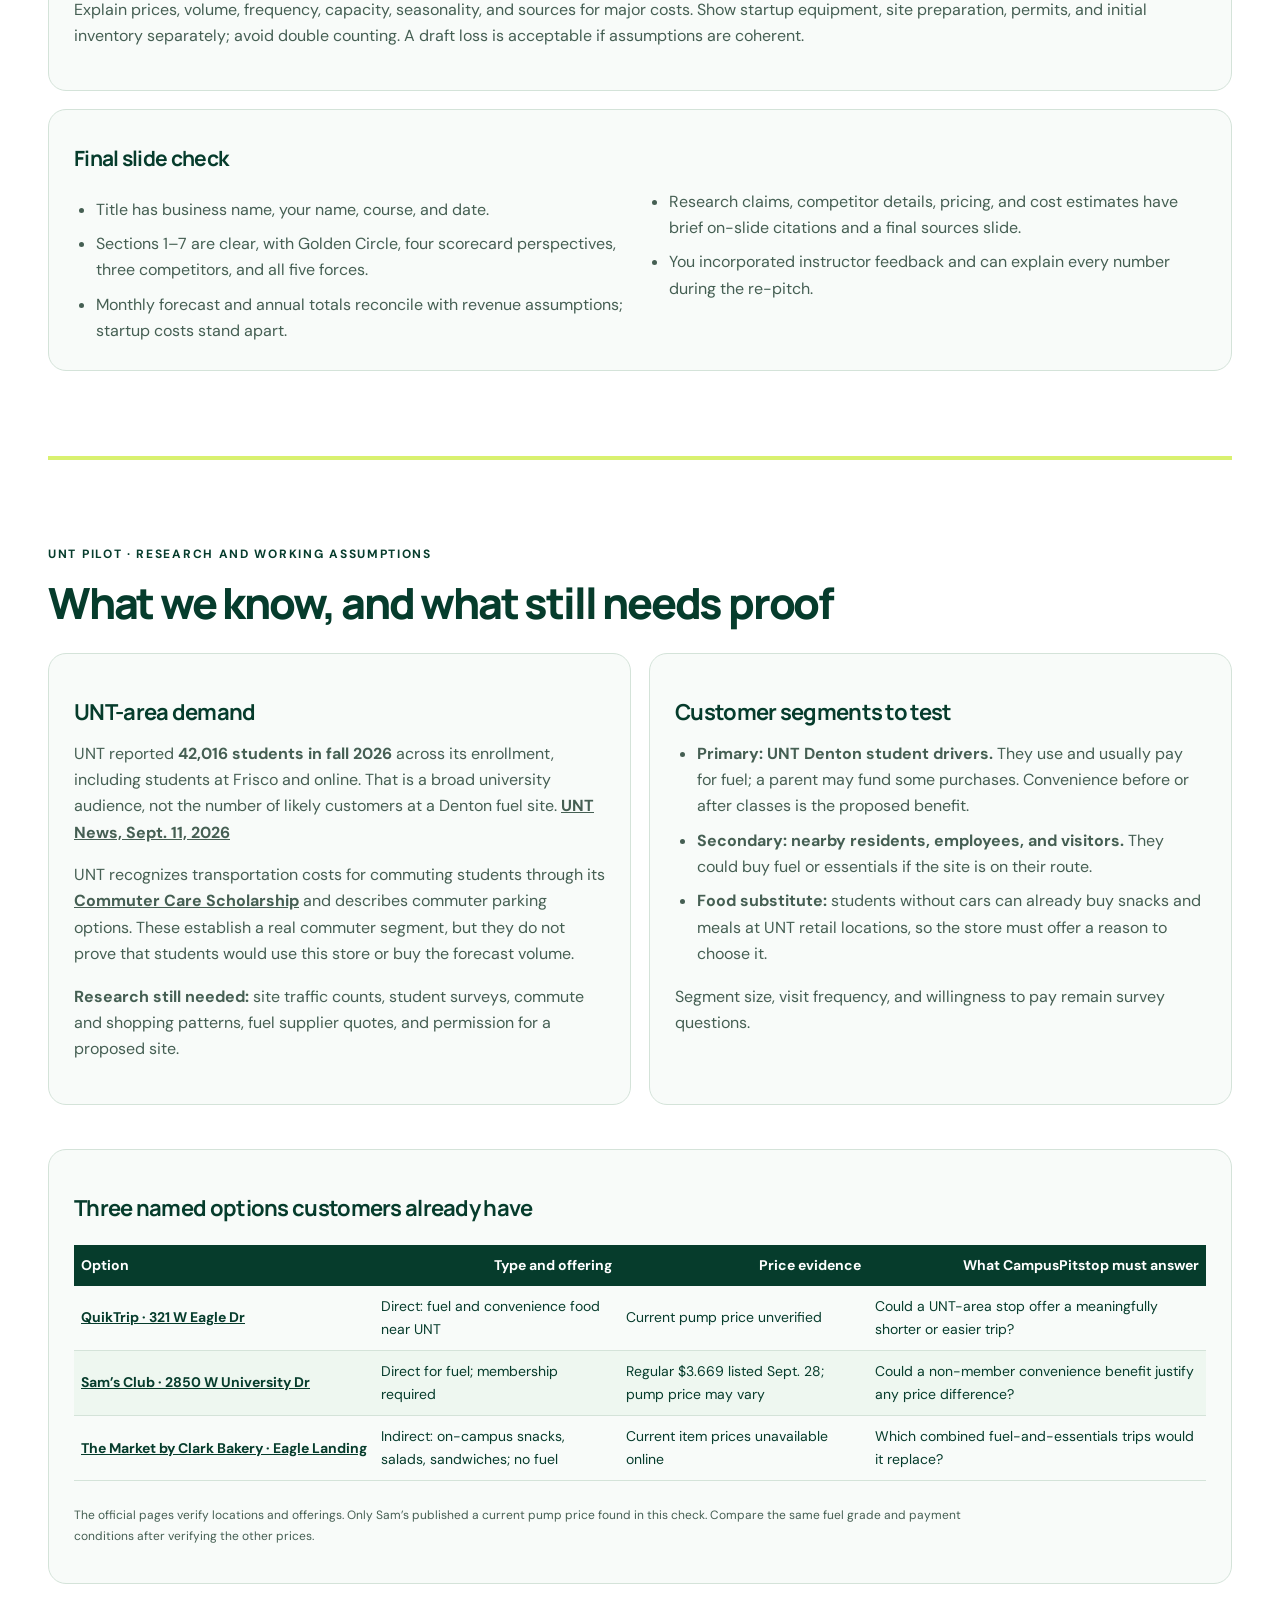
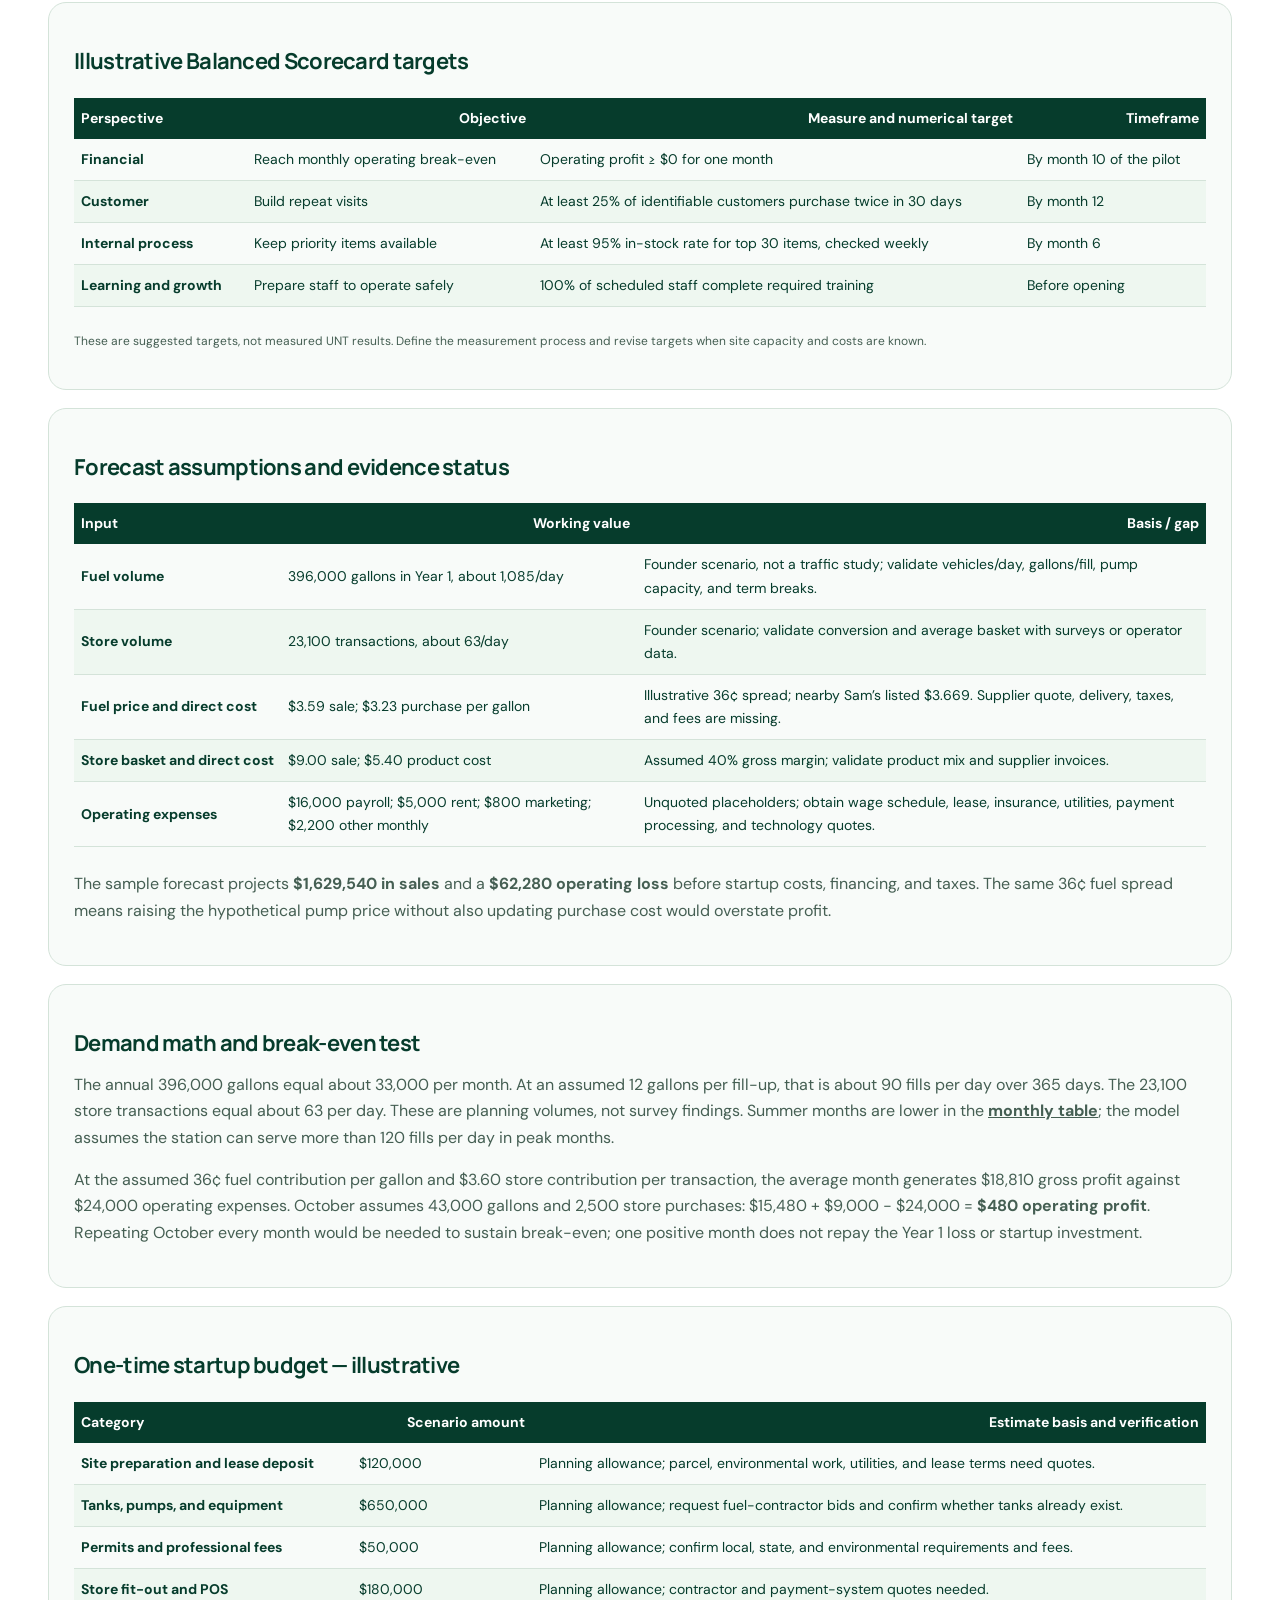
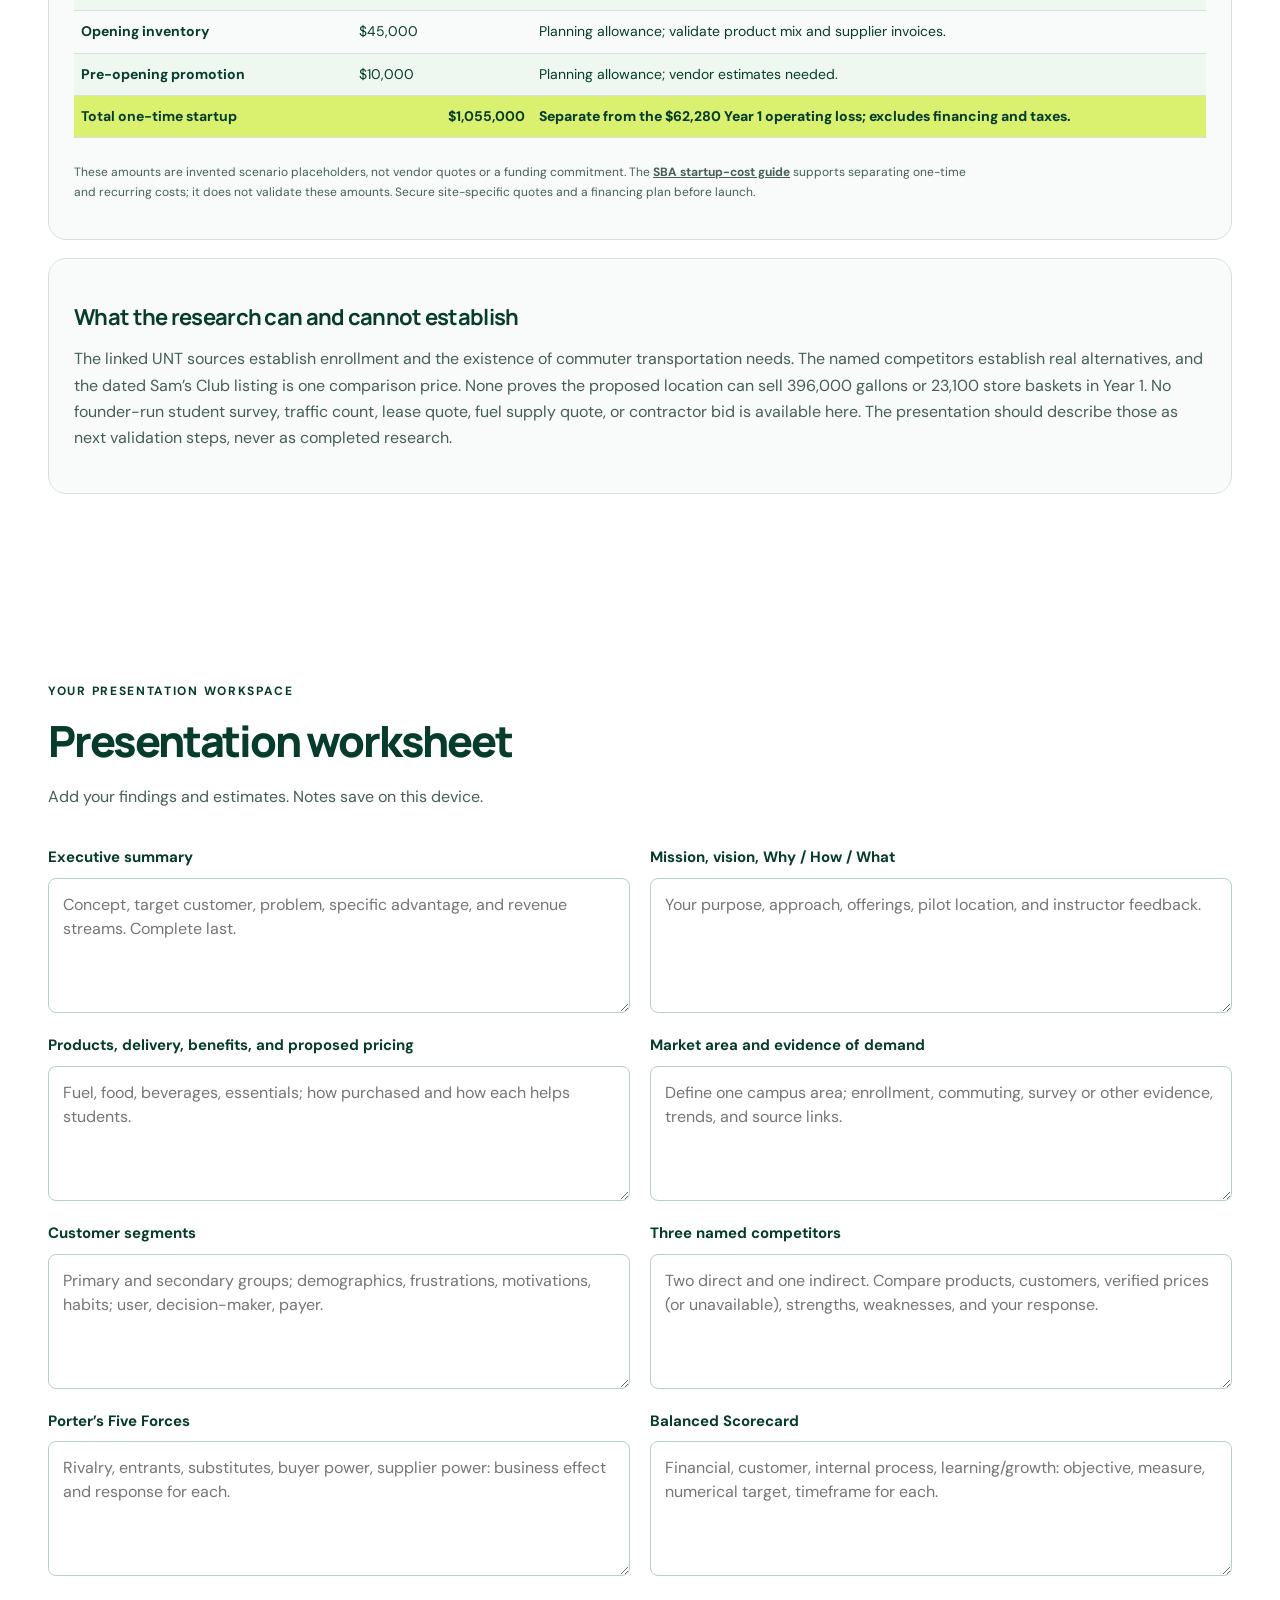
==== commit 972d19d5: "Complete startup budget and forecast evidence sections" ====
--- a/index.html
+++ b/index.html
@@ -11,7 +11,7 @@
 <article class="answer-card"><span>04 · INDUSTRY & MARKET</span><h3>A real commuter segment, demand still to test</h3><p><a href="https://news.unt.edu/news/2026/fall-26-enrollment-positions-unt-for-growth-and-impact.html" target="_blank" rel="noopener">UNT reported 42,016 students in fall 2026</a> across its enrollment, including online and Frisco students. UNT’s <a href="https://studentaffairs.unt.edu/eagle-engagement-center/non-traditional-and-commuter-student-support/program/commuter-care-scholarship.html" target="_blank" rel="noopener">Commuter Care Scholarship</a> identifies fuel and transportation costs as student challenges. This supports investigating Denton commuters, but not a 42,016-person customer pool. A traffic count, student survey, and route analysis are needed before committing to the assumed 396,000 annual gallons.</p></article>
 <article class="answer-card"><span>05 · TARGET CUSTOMERS</span><h3>Start with student drivers</h3><p><b>Primary:</b> students who drive to UNT Denton and need fuel between class, work, and home. The student uses and decides on the purchase; the student or a family supporter may pay. <b>Secondary:</b> nearby residents, employees, and visitors who pass the site. They decide and pay for their own purchases. Students who do not drive may buy snacks but have strong existing campus dining options. The forecast assumes about 1,085 gallons and 63 in-store transactions per day on average; these are testable volume assumptions, not observed UNT buying habits.</p></article>
 <article class="answer-card"><span>06 · COMPETITIVE ADVANTAGE</span><h3>Compete on the whole trip</h3><p><a href="https://locations.quiktrip.com/tx/denton" target="_blank" rel="noopener">QuikTrip on W Eagle Drive</a> and <a href="https://www.samsclub.com/club/4905-denton-tx/fuel-center" target="_blank" rel="noopener">Sam’s Club on W University Drive</a> are direct fuel alternatives. <a href="https://dining.unt.edu/hours/retail/the-market-by-clark-bakery.html" target="_blank" rel="noopener">UNT’s Market by Clark Bakery</a> is an indirect alternative for snacks and ready-to-eat food. Sam’s listed $3.669 regular on Sept. 28, with membership required; current pump prices at the other fuel station were not verified. The proposed differentiator must be a conveniently placed combined stop, tested against actual detour time and final price, not an unsupported cheapest-price claim.</p></article>
-<article class="answer-card"><span>07 · BUSINESS MODEL</span><h3>Two revenue streams, thin fuel spread</h3><p>Fuel is the larger sales stream; in-store transactions provide a second source of gross profit. The hypothetical year has 396,000 gallons at $3.59 and 23,100 store transactions at $9. That produces $1,421,640 fuel sales and $207,900 store sales. Direct costs are assumed at $3.23 per gallon and $5.40 per store transaction. Monthly expenses include $16,000 payroll, $5,000 rent, $800 marketing, and $2,200 other. Pump count, operating hours, summer and winter breaks, and staffing may constrain these volumes. The financial goal is a break-even operating month by month 10; see the <a href="#forecast">monthly forecast</a>.</p></article></div>
+<article class="answer-card"><span>07 · BUSINESS MODEL</span><h3>Two revenue streams, thin fuel spread</h3><p>Fuel is the larger sales stream; in-store transactions provide a second source of gross profit. The hypothetical year has 396,000 gallons at $3.59 and 23,100 store transactions at $9. That produces $1,421,640 fuel sales and $207,900 store sales. Direct costs are assumed at $3.23 per gallon and $5.40 per store transaction. Monthly expenses include $16,000 payroll, $5,000 rent, $800 marketing, and $2,200 other. Pump count, operating hours, summer and winter breaks, and staffing may constrain these volumes. The example reaches a $480 operating profit in October (month 10), but still loses $62,280 over Year 1; see the <a href="#forecast">monthly forecast</a>.</p></article></div>
 <div class="study-panel forces"><h3>Porter’s Five Forces: effect and response</h3><div class="force-grid"><div><b>Rivalry · High</b><p>QuikTrip and other stations already combine fuel and food. Compare route time, total receipt, and product availability weekly; adjust offerings instead of claiming an unverified price lead.</p></div><div><b>New entrants · Moderate</b><p>Fuel sites require capital, approvals, and suitable land, but another convenience store could enter. Secure a feasible site and build repeat visits before expanding.</p></div><div><b>Substitutes · High</b><p>Students can fuel elsewhere and buy snacks through UNT Dining. Test whether one combined stop saves enough time to change habits.</p></div><div><b>Buyer power · High</b><p>Drivers can compare pump signs and change stations easily. Show the final price clearly and gather feedback on the convenience benefit.</p></div><div><b>Supplier power · High</b><p>Fuel supply, land, insurance, and equipment are material costs. Seek competing quotes and avoid promising a discount before the spread is viable.</p></div></div></div>
 <div class="answer-bottom"><div class="study-panel"><h3>Year 1 answer</h3><p>Illustrative sales: <b>$1,629,540</b>. Direct costs: <b>$1,403,820</b>. Gross profit: <b>$225,720</b>. Ongoing operating expenses: <b>$288,000</b>. Projected operating result: <b>$62,280 loss</b>. The <a href="#forecast">12-month table</a> shows seasonal volumes and an annual total. This is before one-time startup costs, borrowing costs, and taxes.</p></div><div class="study-panel"><h3>What would validate the plan?</h3><p>Count traffic at a viable parcel; survey UNT student drivers about route, frequency, and basket; obtain fuel and product supplier quotes; confirm land use and permits; price insurance, equipment, and a lease. The <a href="#evidence">research panel</a> shows sources, the <a href="#worksheet">worksheet</a> contains editable numbers, and the <a href="#study-guide">guide</a> maps them to the assignment.</p></div></div></section>
 <section id="how" class="section"><div class="section-heading"><div><div class="eyebrow">LESS FRICTION. MORE FREEDOM.</div><h2>One pitstop.<br>Three simple steps.</h2></div><p>A campus-first fuel experience, designed to make the everyday drive a little easier.</p></div><div class="steps"><article><span class="number">01</span><h3>Make it official.</h3><p>Verify your student or alumni membership to unlock campus fuel offers when your location launches.</p></article><article><span class="number">02</span><h3>Choose how to fuel.</h3><p>Add funds yourself or invite family to contribute. Approved scholarship funding is a future option we’re exploring.</p></article><article><span class="number">03</span><h3>Swipe. Fill. Go.</h3><p>Our planned campus card or digital pass will connect your fuel wallet to the pump. One less thing between you and your day.</p></article></div></section>
@@ -24,7 +24,7 @@
 <section class="section faq"><div><div class="eyebrow">GOOD QUESTIONS</div><h2>Before you hit<br>the road.</h2></div><div><details><summary>Can I use scholarship money for fuel?</summary><p>This is a proposed feature, not an available payment method. Eligibility depends on your specific award and school’s rules. We would need approval from participating schools and scholarship providers before enabling it. Ask your financial aid office about your award.</p></details><details><summary>Is there already a station on my campus?</summary><p>CampusPitstop is a concept preparing for a pilot. No campus locations, opening dates, or institutional partnerships have been confirmed.</p></details><details><summary>Can alumni get a discount too?</summary><p>Yes, alumni membership is part of the proposed model. Verification, discounts, and final membership terms will be confirmed with launch partners.</p></details><details><summary>How could my campus participate?</summary><p>Our proposed starting point is a small pilot with a campus and an experienced fuel operator. Campus interest would help shape the location, student demand, and service model before a full station launch.</p></details></div></section>
 <section class="section study" id="study-guide"><div class="eyebrow">BUSINESS PLAN DEVELOPMENT &amp; RE-PITCH · SEPTEMBER 29, 2026</div><h2>CampusPitstop business plan guide</h2><p class="study-intro">Use this guide to organize your business plan presentation. It covers Sections 1–7, a monthly Year 1 pro forma, research citations, and sources.</p><p><a class="button" href="#worksheet">Open presentation worksheet</a></p><div class="study-grid">
 <article><span>SLIDE 01</span><h3>Executive summary</h3><p><b>TheCampusPitStop</b> is a proposed gas station and convenience store near the University of North Texas in Denton. It would serve student drivers who need fuel, food, drinks, and essentials between classes and work. Its advantage to test is a useful combined stop on a route students already travel. Revenue comes from fuel and in-store purchases. This is a business concept: no site or UNT partnership is confirmed. <a href="#forecast">Year 1 example:</a> $1,629,540 sales and a $62,280 operating loss before startup costs, financing, and taxes.</p></article>
-<article><span>SLIDE 02</span><h3>Company, purpose &amp; goals</h3><p><b>Mission:</b> make essential stops easier for busy students. <b>Vision:</b> a convenient, financially sustainable stop near a campus. <b>Why:</b> tight class and work schedules make separate errands costly in time. <b>How:</b> test a location on a student driving route, stock frequent needs, and seek university and experienced fuel-operator partnerships. <b>What:</b> fuel and convenience retail. Pilot area: the W Eagle Drive corridor near UNT Denton, subject to a viable parcel, permits, and approvals. The initial goal is to test demand and reach one break-even operating month by month 10.</p></article>
+<article><span>SLIDE 02</span><h3>Company, purpose &amp; goals</h3><p><b>Mission:</b> make essential stops easier for busy students. <b>Vision:</b> a convenient, financially sustainable stop near a campus. <b>Why:</b> tight class and work schedules make separate errands costly in time. <b>How:</b> test a location on a student driving route, stock frequent needs, and seek university and experienced fuel-operator partnerships. <b>What:</b> fuel and convenience retail. Pilot area: the W Eagle Drive corridor near UNT Denton, subject to a viable parcel, permits, and approvals. The initial goal is to test demand and reach one break-even operating month by month 10; the illustrative October result is $480 above zero.</p></article>
 <article><span>SLIDE 03</span><h3>Products &amp; services</h3><p>Offer regular gasoline alongside drinks, snacks, quick meals, and basic school supplies so customers can complete a fuel-and-essentials trip at one stop. Model assumptions are <b>$3.59 per gallon</b> and a <b>$9 average store basket</b>; these are proposed figures, not current selling prices. Debit/credit and cash are planned payment methods. Student ID or campus-card payment, discounts, fuel wallets, and family top-ups depend on technical, financial, and university approval. The benefit to test is saved travel time and dependable stock of frequently needed items.</p></article>
 <article><span>SLIDE 04</span><h3>Industry &amp; market</h3><p>The starting market is <b>student drivers traveling to UNT Denton</b>, especially those passing a feasible W Eagle Drive site. <a href="https://news.unt.edu/news/2026/fall-26-enrollment-positions-unt-for-growth-and-impact.html" target="_blank" rel="noopener">UNT reported 42,016 students in fall 2026</a> across its enrollment; that total includes students outside this proposed service area and is not a customer forecast. UNT’s <a href="https://studentaffairs.unt.edu/eagle-engagement-center/non-traditional-and-commuter-student-support/program/commuter-care-scholarship.html" target="_blank" rel="noopener">Commuter Care Scholarship</a> recognizes transportation costs. Before investing, count vehicles at candidate sites, survey student drivers about their routes and purchases, and obtain land-use and fuel-supply quotes.</p></article>
 <article><span>SLIDE 05</span><h3>Customer segments</h3><p><b>Primary:</b> UNT Denton commuters with cars, who usually choose the station and pay for fuel; family members may contribute to some budgets. Their need is a quick, competitively priced stop before or after class or work. <b>Secondary:</b> nearby residents, campus employees, and visitors already traveling past the site. <b>Food-only segment:</b> students without cars, who can also use campus dining. The illustrative forecast averages about <b>1,085 gallons and 63 store transactions a day</b>; these figures are assumptions to validate through route counts, surveys, and operator benchmarks, not observed student demand.</p></article>
@@ -36,7 +36,10 @@
 <section class="section evidence" id="evidence"><div class="eyebrow">UNT PILOT · RESEARCH AND WORKING ASSUMPTIONS</div><h2>What we know, and what still needs proof</h2><div class="evidence-grid"><article class="study-panel"><h3>UNT-area demand</h3><p>UNT reported <strong>42,016 students in fall 2026</strong> across its enrollment, including students at Frisco and online. That is a broad university audience, not the number of likely customers at a Denton fuel site. <a href="https://news.unt.edu/news/2026/fall-26-enrollment-positions-unt-for-growth-and-impact.html" target="_blank" rel="noopener">UNT News, Sept. 11, 2026</a></p><p>UNT recognizes transportation costs for commuting students through its <a href="https://studentaffairs.unt.edu/eagle-engagement-center/non-traditional-and-commuter-student-support/program/commuter-care-scholarship.html" target="_blank" rel="noopener">Commuter Care Scholarship</a> and describes commuter parking options. These establish a real commuter segment, but they do not prove that students would use this store or buy the forecast volume.</p><p><strong>Research still needed:</strong> site traffic counts, student surveys, commute and shopping patterns, fuel supplier quotes, and permission for a proposed site.</p></article><article class="study-panel"><h3>Customer segments to test</h3><ul><li><strong>Primary: UNT Denton student drivers.</strong> They use and usually pay for fuel; a parent may fund some purchases. Convenience before or after classes is the proposed benefit.</li><li><strong>Secondary: nearby residents, employees, and visitors.</strong> They could buy fuel or essentials if the site is on their route.</li><li><strong>Food substitute:</strong> students without cars can already buy snacks and meals at UNT retail locations, so the store must offer a reason to choose it.</li></ul><p>Segment size, visit frequency, and willingness to pay remain survey questions.</p></article></div>
 <div class="study-panel"><h3>Three named options customers already have</h3><div class="forecast-scroll"><table><thead><tr><th>Option</th><th>Type and offering</th><th>Price evidence</th><th>What CampusPitstop must answer</th></tr></thead><tbody><tr><th><a href="https://locations.quiktrip.com/tx/denton" target="_blank" rel="noopener">QuikTrip · 321 W Eagle Dr</a></th><td>Direct: fuel and convenience food near UNT</td><td>Current pump price unverified</td><td>Could a UNT-area stop offer a meaningfully shorter or easier trip?</td></tr><tr><th><a href="https://www.samsclub.com/club/4905-denton-tx/fuel-center" target="_blank" rel="noopener">Sam’s Club · 2850 W University Dr</a></th><td>Direct for fuel; membership required</td><td>Regular $3.669 listed Sept. 28; pump price may vary</td><td>Could a non-member convenience benefit justify any price difference?</td></tr><tr><th><a href="https://dining.unt.edu/hours/retail/the-market-by-clark-bakery.html" target="_blank" rel="noopener">The Market by Clark Bakery · Eagle Landing</a></th><td>Indirect: on-campus snacks, salads, sandwiches; no fuel</td><td>Current item prices unavailable online</td><td>Which combined fuel-and-essentials trips would it replace?</td></tr></tbody></table></div><p class="fine">The official pages verify locations and offerings. Only Sam’s published a current pump price found in this check. Compare the same fuel grade and payment conditions after verifying the other prices.</p></div>
 <div class="study-panel"><h3>Illustrative Balanced Scorecard targets</h3><div class="forecast-scroll"><table><thead><tr><th>Perspective</th><th>Objective</th><th>Measure and numerical target</th><th>Timeframe</th></tr></thead><tbody><tr><th>Financial</th><td>Reach monthly operating break-even</td><td>Operating profit ≥ $0 for one month</td><td>By month 10 of the pilot</td></tr><tr><th>Customer</th><td>Build repeat visits</td><td>At least 25% of identifiable customers purchase twice in 30 days</td><td>By month 12</td></tr><tr><th>Internal process</th><td>Keep priority items available</td><td>At least 95% in-stock rate for top 30 items, checked weekly</td><td>By month 6</td></tr><tr><th>Learning and growth</th><td>Prepare staff to operate safely</td><td>100% of scheduled staff complete required training</td><td>Before opening</td></tr></tbody></table></div><p class="fine">These are suggested targets, not measured UNT results. Define the measurement process and revise targets when site capacity and costs are known.</p></div>
-<div class="study-panel"><h3>Forecast assumptions and evidence status</h3><div class="forecast-scroll"><table><thead><tr><th>Input</th><th>Working value</th><th>Basis / gap</th></tr></thead><tbody><tr><th>Fuel volume</th><td>396,000 gallons in Year 1, about 1,085/day</td><td>Founder scenario, not a traffic study; validate vehicles/day, gallons/fill, pump capacity, and term breaks.</td></tr><tr><th>Store volume</th><td>23,100 transactions, about 63/day</td><td>Founder scenario; validate conversion and average basket with surveys or operator data.</td></tr><tr><th>Fuel price and direct cost</th><td>$3.59 sale; $3.23 purchase per gallon</td><td>Illustrative 36¢ spread; nearby Sam’s listed $3.669. Supplier quote, delivery, taxes, and fees are missing.</td></tr><tr><th>Store basket and direct cost</th><td>$9.00 sale; $5.40 product cost</td><td>Assumed 40% gross margin; validate product mix and supplier invoices.</td></tr><tr><th>Operating expenses</th><td>$16,000 payroll; $5,000 rent; $800 marketing; $2,200 other monthly</td><td>Unquoted placeholders; obtain wage schedule, lease, insurance, utilities, payment processing, and technology quotes.</td></tr></tbody></table></div><p>The sample forecast projects <strong>$1,629,540 in sales</strong> and a <strong>$62,280 operating loss</strong> before startup costs, financing, and taxes. The same 36¢ fuel spread means raising the hypothetical pump price without also updating purchase cost would overstate profit.</p></div></section>
+<div class="study-panel"><h3>Forecast assumptions and evidence status</h3><div class="forecast-scroll"><table><thead><tr><th>Input</th><th>Working value</th><th>Basis / gap</th></tr></thead><tbody><tr><th>Fuel volume</th><td>396,000 gallons in Year 1, about 1,085/day</td><td>Founder scenario, not a traffic study; validate vehicles/day, gallons/fill, pump capacity, and term breaks.</td></tr><tr><th>Store volume</th><td>23,100 transactions, about 63/day</td><td>Founder scenario; validate conversion and average basket with surveys or operator data.</td></tr><tr><th>Fuel price and direct cost</th><td>$3.59 sale; $3.23 purchase per gallon</td><td>Illustrative 36¢ spread; nearby Sam’s listed $3.669. Supplier quote, delivery, taxes, and fees are missing.</td></tr><tr><th>Store basket and direct cost</th><td>$9.00 sale; $5.40 product cost</td><td>Assumed 40% gross margin; validate product mix and supplier invoices.</td></tr><tr><th>Operating expenses</th><td>$16,000 payroll; $5,000 rent; $800 marketing; $2,200 other monthly</td><td>Unquoted placeholders; obtain wage schedule, lease, insurance, utilities, payment processing, and technology quotes.</td></tr></tbody></table></div><p>The sample forecast projects <strong>$1,629,540 in sales</strong> and a <strong>$62,280 operating loss</strong> before startup costs, financing, and taxes. The same 36¢ fuel spread means raising the hypothetical pump price without also updating purchase cost would overstate profit.</p></div>
+<div class="study-panel"><h3>Demand math and break-even test</h3><p>The annual 396,000 gallons equal about 33,000 per month. At an assumed 12 gallons per fill-up, that is about 90 fills per day over 365 days. The 23,100 store transactions equal about 63 per day. These are planning volumes, not survey findings. Summer months are lower in the <a href="#forecast">monthly table</a>; the model assumes the station can serve more than 120 fills per day in peak months.</p><p>At the assumed 36¢ fuel contribution per gallon and $3.60 store contribution per transaction, the average month generates $18,810 gross profit against $24,000 operating expenses. October assumes 43,000 gallons and 2,500 store purchases: $15,480 + $9,000 − $24,000 = <strong>$480 operating profit</strong>. Repeating October every month would be needed to sustain break-even; one positive month does not repay the Year 1 loss or startup investment.</p></div>
+<div class="study-panel"><h3>One-time startup budget — illustrative</h3><div class="forecast-scroll"><table><thead><tr><th>Category</th><th>Scenario amount</th><th>Estimate basis and verification</th></tr></thead><tbody><tr><th>Site preparation and lease deposit</th><td>$120,000</td><td>Planning allowance; parcel, environmental work, utilities, and lease terms need quotes.</td></tr><tr><th>Tanks, pumps, and equipment</th><td>$650,000</td><td>Planning allowance; request fuel-contractor bids and confirm whether tanks already exist.</td></tr><tr><th>Permits and professional fees</th><td>$50,000</td><td>Planning allowance; confirm local, state, and environmental requirements and fees.</td></tr><tr><th>Store fit-out and POS</th><td>$180,000</td><td>Planning allowance; contractor and payment-system quotes needed.</td></tr><tr><th>Opening inventory</th><td>$45,000</td><td>Planning allowance; validate product mix and supplier invoices.</td></tr><tr><th>Pre-opening promotion</th><td>$10,000</td><td>Planning allowance; vendor estimates needed.</td></tr></tbody><tfoot><tr><th>Total one-time startup</th><th>$1,055,000</th><td>Separate from the $62,280 Year 1 operating loss; excludes financing and taxes.</td></tr></tfoot></table></div><p class="fine">These amounts are invented scenario placeholders, not vendor quotes or a funding commitment. The <a href="https://www.sba.gov/business-guide/plan-your-business/calculate-your-startup-costs" target="_blank" rel="noopener">SBA startup-cost guide</a> supports separating one-time and recurring costs; it does not validate these amounts. Secure site-specific quotes and a financing plan before launch.</p></div>
+<div class="study-panel"><h3>What the research can and cannot establish</h3><p>The linked UNT sources establish enrollment and the existence of commuter transportation needs. The named competitors establish real alternatives, and the dated Sam’s Club listing is one comparison price. None proves the proposed location can sell 396,000 gallons or 23,100 store baskets in Year 1. No founder-run student survey, traffic count, lease quote, fuel supply quote, or contractor bid is available here. The presentation should describe those as next validation steps, never as completed research.</p></div></section>
 <section class="section worksheet" id="worksheet"><div class="eyebrow">YOUR PRESENTATION WORKSPACE</div><h2>Presentation worksheet</h2><p>Add your findings and estimates. Notes save on this device.</p><div class="worksheet-fields" id="notes">
 <label>Executive summary<textarea data-note="summary" placeholder="Concept, target customer, problem, specific advantage, and revenue streams. Complete last."></textarea></label>
 <label>Mission, vision, Why / How / What<textarea data-note="purpose" placeholder="Your purpose, approach, offerings, pilot location, and instructor feedback."></textarea></label>
@@ -48,7 +51,7 @@
 <label>Balanced Scorecard<textarea data-note="scorecard" placeholder="Financial, customer, internal process, learning/growth: objective, measure, numerical target, timeframe for each."></textarea></label>
 <label>Revenue strategy<textarea data-note="revenue" placeholder="Fuel and store streams, price rationale, purchase frequency, fixed/variable costs, capacity limits, link to scorecard."></textarea></label>
 <label>Sources and revisions<textarea data-note="sources" placeholder="Titles, URLs, access dates, and instructor feedback addressed. Cite relevant slides and include a final sources slide."></textarea></label></div>
-<div id="forecast" class="study-panel finance"><h2>Year 1 pro forma</h2><p>Enter your own prices, unit costs, monthly sales volumes, and expenses. The table calculates revenue, direct costs, gross profit, and operating result for each month and the year.</p><div class="example-note"><strong>Illustrative University of North Texas (Denton) pilot:</strong> $3.59 fuel price, $3.23 direct fuel cost, $9 store basket, $5.40 store direct cost, and $24,000 monthly operating expenses. These are planning assumptions for a proposed UNT-area location, not a UNT partnership or site-specific quotes. <button type="button" id="load-example">Load example estimate</button><p id="example-summary" aria-live="polite"></p></div><div class="assumptions"><label>Fuel price / gallon ($)<input id="f-price" type="number" min="0" step="0.01" placeholder="Your estimate"></label><label>Fuel direct cost / gallon ($)<input id="f-cost" type="number" min="0" step="0.01" placeholder="Your estimate"></label><label>Average store basket ($)<input id="s-price" type="number" min="0" step="0.01" placeholder="Your estimate"></label><label>Store direct cost / transaction ($)<input id="s-cost" type="number" min="0" step="0.01" placeholder="Your estimate"></label><label>Monthly payroll ($)<input id="payroll" type="number" min="0" step="0.01" placeholder="Your estimate"></label><label>Monthly rent ($)<input id="rent" type="number" min="0" step="0.01" placeholder="Your estimate"></label><label>Monthly marketing ($)<input id="marketing" type="number" min="0" step="0.01" placeholder="Your estimate"></label><label>Monthly insurance, tech &amp; other ($)<input id="other-expense" type="number" min="0" step="0.01" placeholder="Your estimate"></label></div><div class="forecast-scroll"><table id="forecast-table"><caption>Year 1 monthly forecast · dollars except volume columns</caption><thead><tr><th>Month</th><th>Fuel gallons</th><th>Store transactions</th><th>Fuel revenue</th><th>Store revenue</th><th>Direct costs</th><th>Gross profit</th><th>Operating expenses</th><th>Profit / loss</th></tr></thead><tbody></tbody><tfoot></tfoot></table></div><p class="fine">Example fuel gross margin of 36¢ per gallon is near the recent five-year retailer average of 38.3¢ reported by <a href="https://www.convenience.org/topics/fuels-and-energy/the-us-petroleum-industry-statistics-definitions" target="_blank" rel="noopener">NACS</a>. The example selling price and all volumes, store costs, and operating expenses are assumptions; check local prices with <a href="https://www.eia.gov/dnav/pet/pet_pri_gnd_dcus_stx_w.htm" target="_blank" rel="noopener">EIA Texas data</a> and obtain site-specific quotes. UNT reported 42,016 students in fall 2026 across its enrollment (<a href="https://news.unt.edu/news/2026/fall-26-enrollment-positions-unt-for-growth-and-impact.html" target="_blank" rel="noopener">UNT News</a>), but enrollment alone does not predict sales. This is operating profit/loss before startup costs, financing, and taxes.</p><p class="fine">Enter seasonality month by month. Blank values calculate as zero. Prices and expenses are held constant across months in this draft calculator; explain any planned changes in your final forecast.</p><label>Assumptions and sources<textarea data-note="assumptions" placeholder="Prices, volume, frequency, capacity, school breaks, cost estimates, and links to evidence."></textarea></label><div class="startup-costs"><h3>One-time startup cost worksheet</h3><p>Enter site-specific quotes. These do not flow into operating profit. The <a href="https://www.sba.gov/business-guide/plan-your-business/calculate-your-startup-costs" target="_blank" rel="noopener">SBA recommends separating one-time and monthly costs</a>.</p><div class="assumptions"><label>Site preparation / lease deposit ($)<input data-startup="site" type="number" min="0" step="1" placeholder="Quote needed"></label><label>Tanks, pumps, and equipment ($)<input data-startup="equipment" type="number" min="0" step="1" placeholder="Quote needed"></label><label>Permits and professional fees ($)<input data-startup="permits" type="number" min="0" step="1" placeholder="Quote needed"></label><label>Store fit-out and POS ($)<input data-startup="fitout" type="number" min="0" step="1" placeholder="Quote needed"></label><label>Opening inventory ($)<input data-startup="inventory" type="number" min="0" step="1" placeholder="Quote needed"></label><label>Pre-opening promotion ($)<input data-startup="launch" type="number" min="0" step="1" placeholder="Quote needed"></label></div><p><strong>Startup total: <output id="startup-total">$0.00</output></strong> · Blank cells mean no estimate yet, not zero cost.</p></div><label>Startup quote sources and notes<textarea data-note="startup" placeholder="Supplier, amount, date, and what is included. Avoid double counting monthly expenses."></textarea></label></div><div class="study-panel"><h3>Before presenting</h3><p>Check that your presentation includes a title with your name, course, and date; Sections 1–7; research citations; a monthly forecast with annual total; separate startup costs; and sources. Be ready to explain your assumptions and revisions.</p></div><p id="save-status" role="status" class="fine">Notes save on this device as you type.</p></section>
+<div id="forecast" class="study-panel finance"><h2>Year 1 pro forma</h2><p>The completed illustrative scenario loads automatically on a new device. You can change prices, unit costs, monthly volumes, and expenses; the table recalculates each month and the annual total.</p><div class="example-note"><strong>Illustrative University of North Texas (Denton) pilot:</strong> $3.59 fuel price, $3.23 direct fuel cost, $9 store basket, $5.40 store direct cost, and $24,000 monthly operating expenses. These are planning assumptions for a proposed UNT-area location, not a UNT partnership or site-specific quotes. <button type="button" id="load-example">Load example estimate</button><p id="example-summary" aria-live="polite"></p></div><div class="assumptions"><label>Fuel price / gallon ($)<input id="f-price" type="number" min="0" step="0.01" placeholder="Your estimate"></label><label>Fuel direct cost / gallon ($)<input id="f-cost" type="number" min="0" step="0.01" placeholder="Your estimate"></label><label>Average store basket ($)<input id="s-price" type="number" min="0" step="0.01" placeholder="Your estimate"></label><label>Store direct cost / transaction ($)<input id="s-cost" type="number" min="0" step="0.01" placeholder="Your estimate"></label><label>Monthly payroll ($)<input id="payroll" type="number" min="0" step="0.01" placeholder="Your estimate"></label><label>Monthly rent ($)<input id="rent" type="number" min="0" step="0.01" placeholder="Your estimate"></label><label>Monthly marketing ($)<input id="marketing" type="number" min="0" step="0.01" placeholder="Your estimate"></label><label>Monthly insurance, tech &amp; other ($)<input id="other-expense" type="number" min="0" step="0.01" placeholder="Your estimate"></label></div><div class="forecast-scroll"><table id="forecast-table"><caption>Year 1 monthly forecast · dollars except volume columns</caption><thead><tr><th>Month</th><th>Fuel gallons</th><th>Store transactions</th><th>Fuel revenue</th><th>Store revenue</th><th>Direct costs</th><th>Gross profit</th><th>Operating expenses</th><th>Profit / loss</th></tr></thead><tbody></tbody><tfoot></tfoot></table></div><p class="fine">Example fuel gross margin of 36¢ per gallon is near the recent five-year retailer average of 38.3¢ reported by <a href="https://www.convenience.org/topics/fuels-and-energy/the-us-petroleum-industry-statistics-definitions" target="_blank" rel="noopener">NACS</a>. The example selling price and all volumes, store costs, and operating expenses are assumptions; check local prices with <a href="https://www.eia.gov/dnav/pet/pet_pri_gnd_dcus_stx_w.htm" target="_blank" rel="noopener">EIA Texas data</a> and obtain site-specific quotes. UNT reported 42,016 students in fall 2026 across its enrollment (<a href="https://news.unt.edu/news/2026/fall-26-enrollment-positions-unt-for-growth-and-impact.html" target="_blank" rel="noopener">UNT News</a>), but enrollment alone does not predict sales. This is operating profit/loss before startup costs, financing, and taxes.</p><p class="fine">Enter seasonality month by month. Blank values calculate as zero. Prices and expenses are held constant across months in this draft calculator; explain any planned changes in your final forecast.</p><label>Assumptions and sources<textarea data-note="assumptions" placeholder="Add your own verified quotes or survey evidence here.">Scenario: 396,000 gallons (about 90 12-gallon fills/day); 23,100 store transactions (about 63/day). $3.59 fuel sale, $3.23 assumed purchase cost; $9 basket, $5.40 assumed direct cost. Fixed costs: $16,000 payroll, $5,000 rent, $800 marketing, $2,200 other per month. UNT enrollment and commuter aid establish a relevant segment, not sales volume. NACS retailer gross margin provides a rough spread benchmark, not a Denton wholesale quote. Seasonality is modeled in the monthly inputs. No traffic count or supplier quotes obtained.</textarea></label><div class="startup-costs"><h3>One-time startup cost worksheet</h3><p>The illustrative $1,055,000 startup scenario loads on a new device; replace each amount with a site-specific quote when available. These do not flow into operating profit. The <a href="https://www.sba.gov/business-guide/plan-your-business/calculate-your-startup-costs" target="_blank" rel="noopener">SBA recommends separating one-time and monthly costs</a>.</p><div class="assumptions"><label>Site preparation / lease deposit ($)<input data-startup="site" type="number" min="0" step="1" placeholder="Quote needed"></label><label>Tanks, pumps, and equipment ($)<input data-startup="equipment" type="number" min="0" step="1" placeholder="Quote needed"></label><label>Permits and professional fees ($)<input data-startup="permits" type="number" min="0" step="1" placeholder="Quote needed"></label><label>Store fit-out and POS ($)<input data-startup="fitout" type="number" min="0" step="1" placeholder="Quote needed"></label><label>Opening inventory ($)<input data-startup="inventory" type="number" min="0" step="1" placeholder="Quote needed"></label><label>Pre-opening promotion ($)<input data-startup="launch" type="number" min="0" step="1" placeholder="Quote needed"></label></div><p><strong>Startup total: <output id="startup-total">$1,055,000.00</output></strong> · Scenario only; blank cells after editing mean no estimate yet, not zero cost.</p></div><label>Startup quote sources and notes<textarea data-note="startup" placeholder="Add vendor quotes here.">Illustrative founder scenario only: $120,000 site, $650,000 tanks/pumps, $50,000 permits/professional, $180,000 fit-out/POS, $45,000 opening inventory, $10,000 promotion. Total $1,055,000. No site, fuel-contractor, or supplier quotes obtained. SBA guidance supports listing one-time costs separately but does not validate the figures. Excludes financing, taxes, and any additional working-capital reserve.</textarea></label></div><div class="study-panel"><h3>Before presenting</h3><p>Check that your presentation includes a title with your name, course, and date; Sections 1–7; research citations; a monthly forecast with annual total; separate startup costs; and sources. Be ready to explain your assumptions and revisions.</p></div><p id="save-status" role="status" class="fine">Notes save on this device as you type.</p></section>
 <section id="join" class="join section"><div><div class="eyebrow">LET’S GET YOUR CAMPUS MOVING</div><h2>Your campus.<br>Our next pitstop?</h2><p>Tell us where you’d like to see CampusPitstop.</p><span class="fine">Concept preview: this form saves your interest on this device only. It does not send a signup to CampusPitstop.</span></div><form id="interest"><label for="campus">College or university</label><input id="campus" name="campus" placeholder="Your campus name" required maxlength="120"><label for="role">I’m a...</label><select id="role" name="role"><option>Student</option><option>Alum</option><option>Parent or supporter</option><option>Campus representative</option></select><button class="button" type="submit">Save my campus interest ↗</button><p id="form-status" role="status"></p></form></section>
 </main><footer><a class="brand" href="#" aria-label="CampusPitstop home"><img class="brand-logo" src="campuspitstop-logo.png" alt="The Campus Pit Stop — Fuel. Refuel. Succeed." width="1254" height="1254"></a><p>A little less fuel stress. A lot more go.</p><span>© 2026 CampusPitstop · Concept preview</span></footer><script src="app.js"></script><script src="worksheet.js"></script></body></html>
 
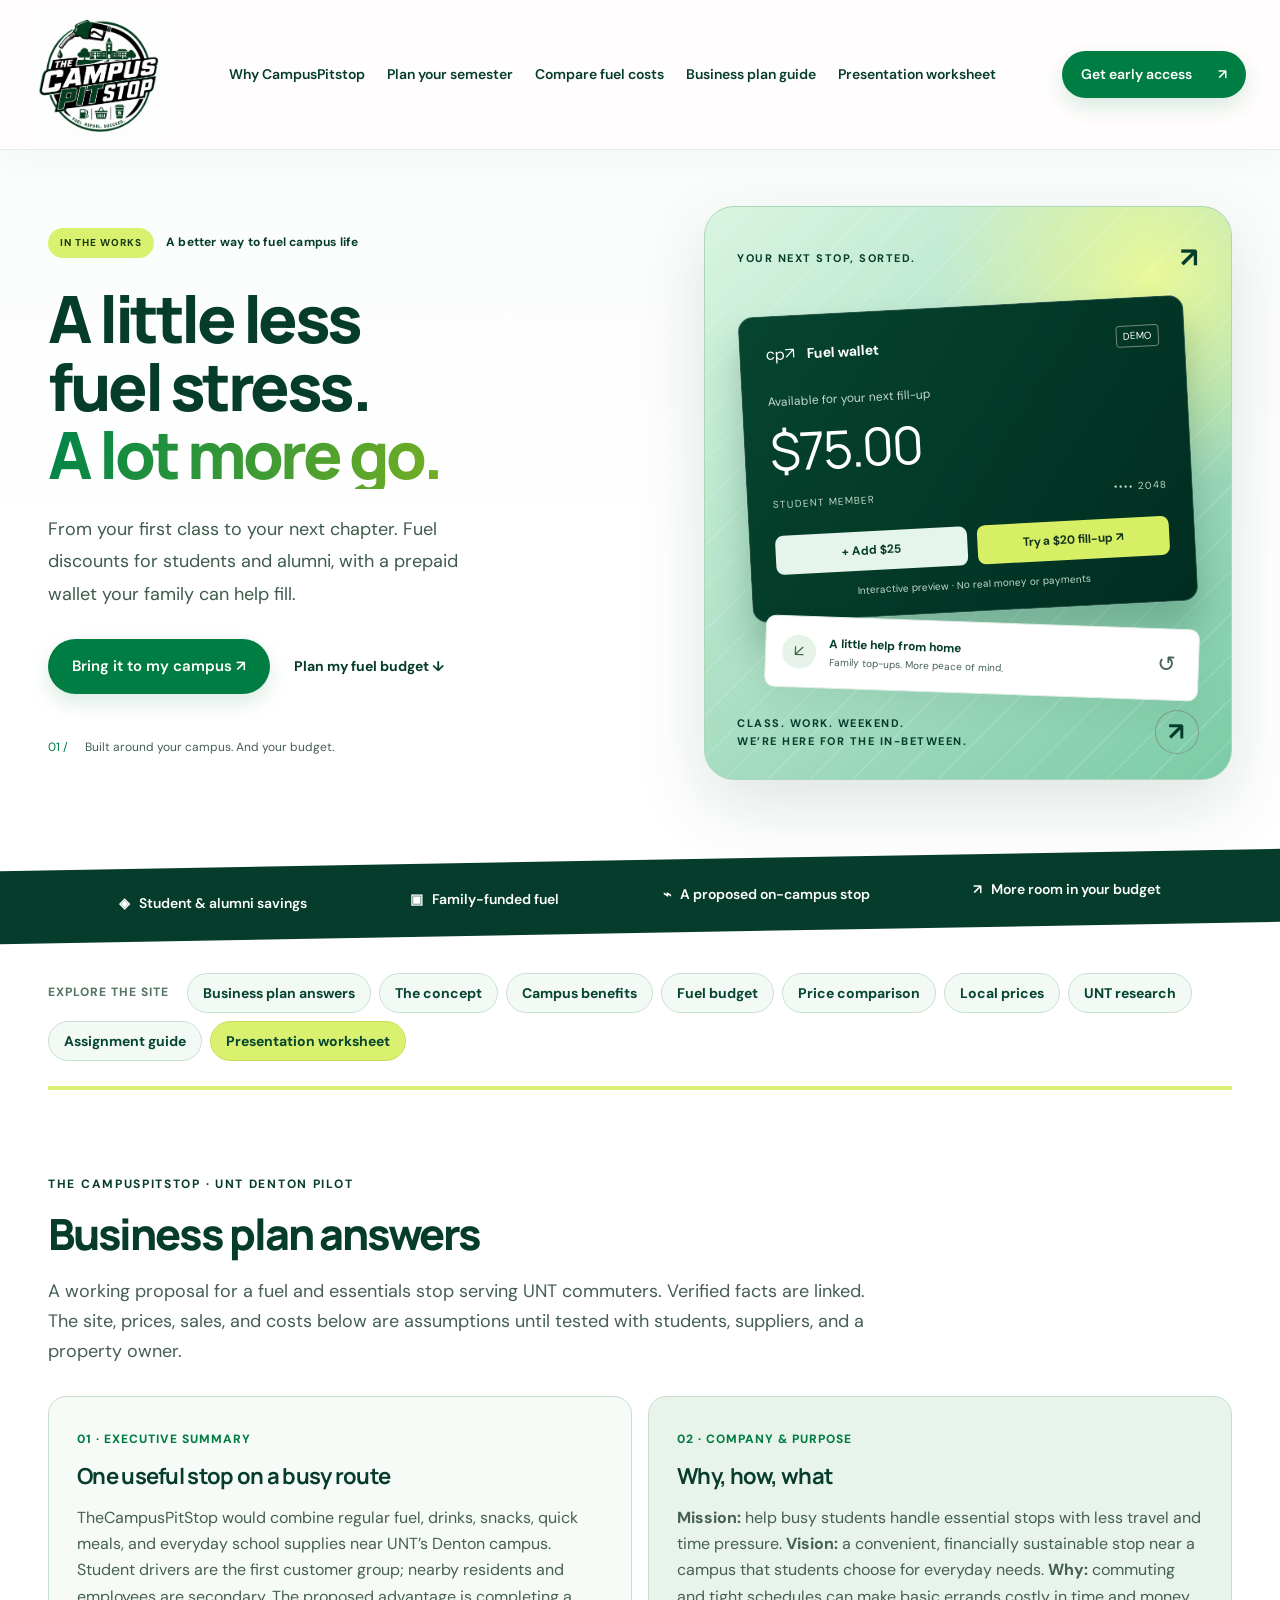
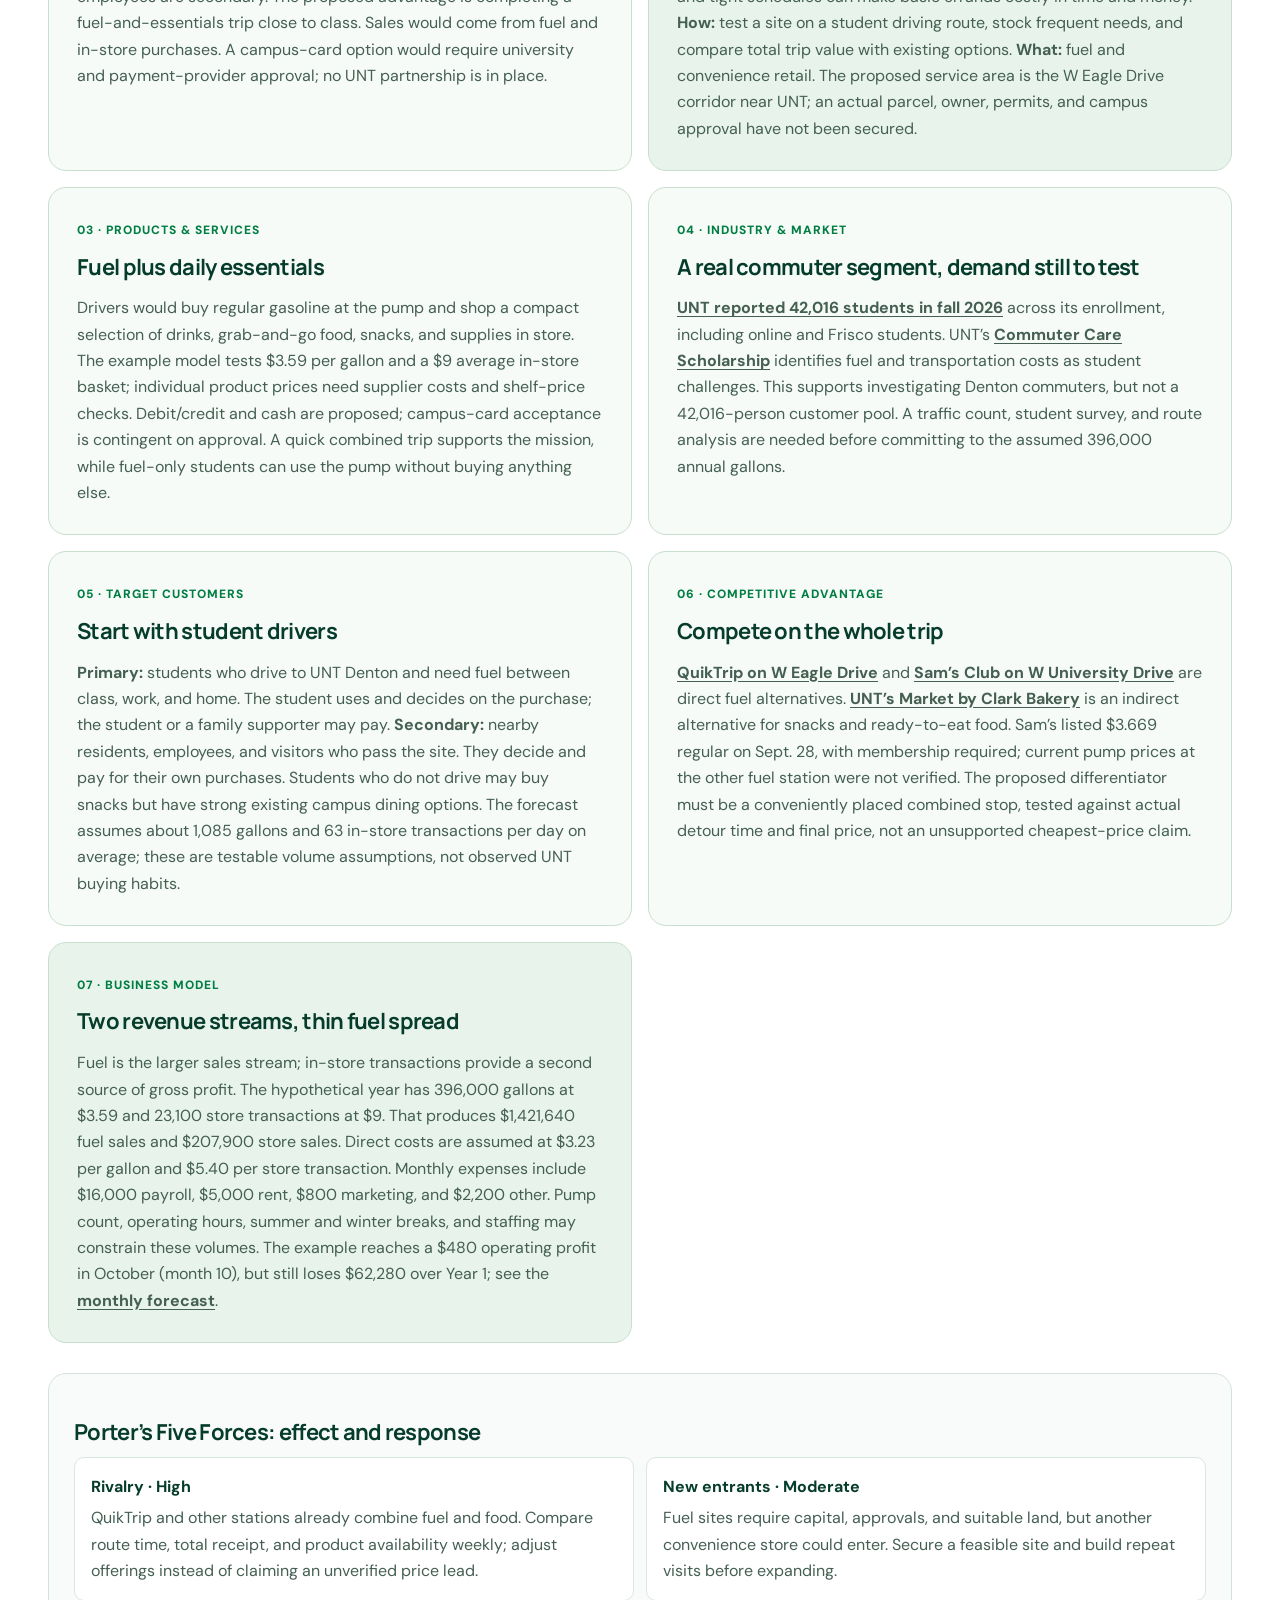
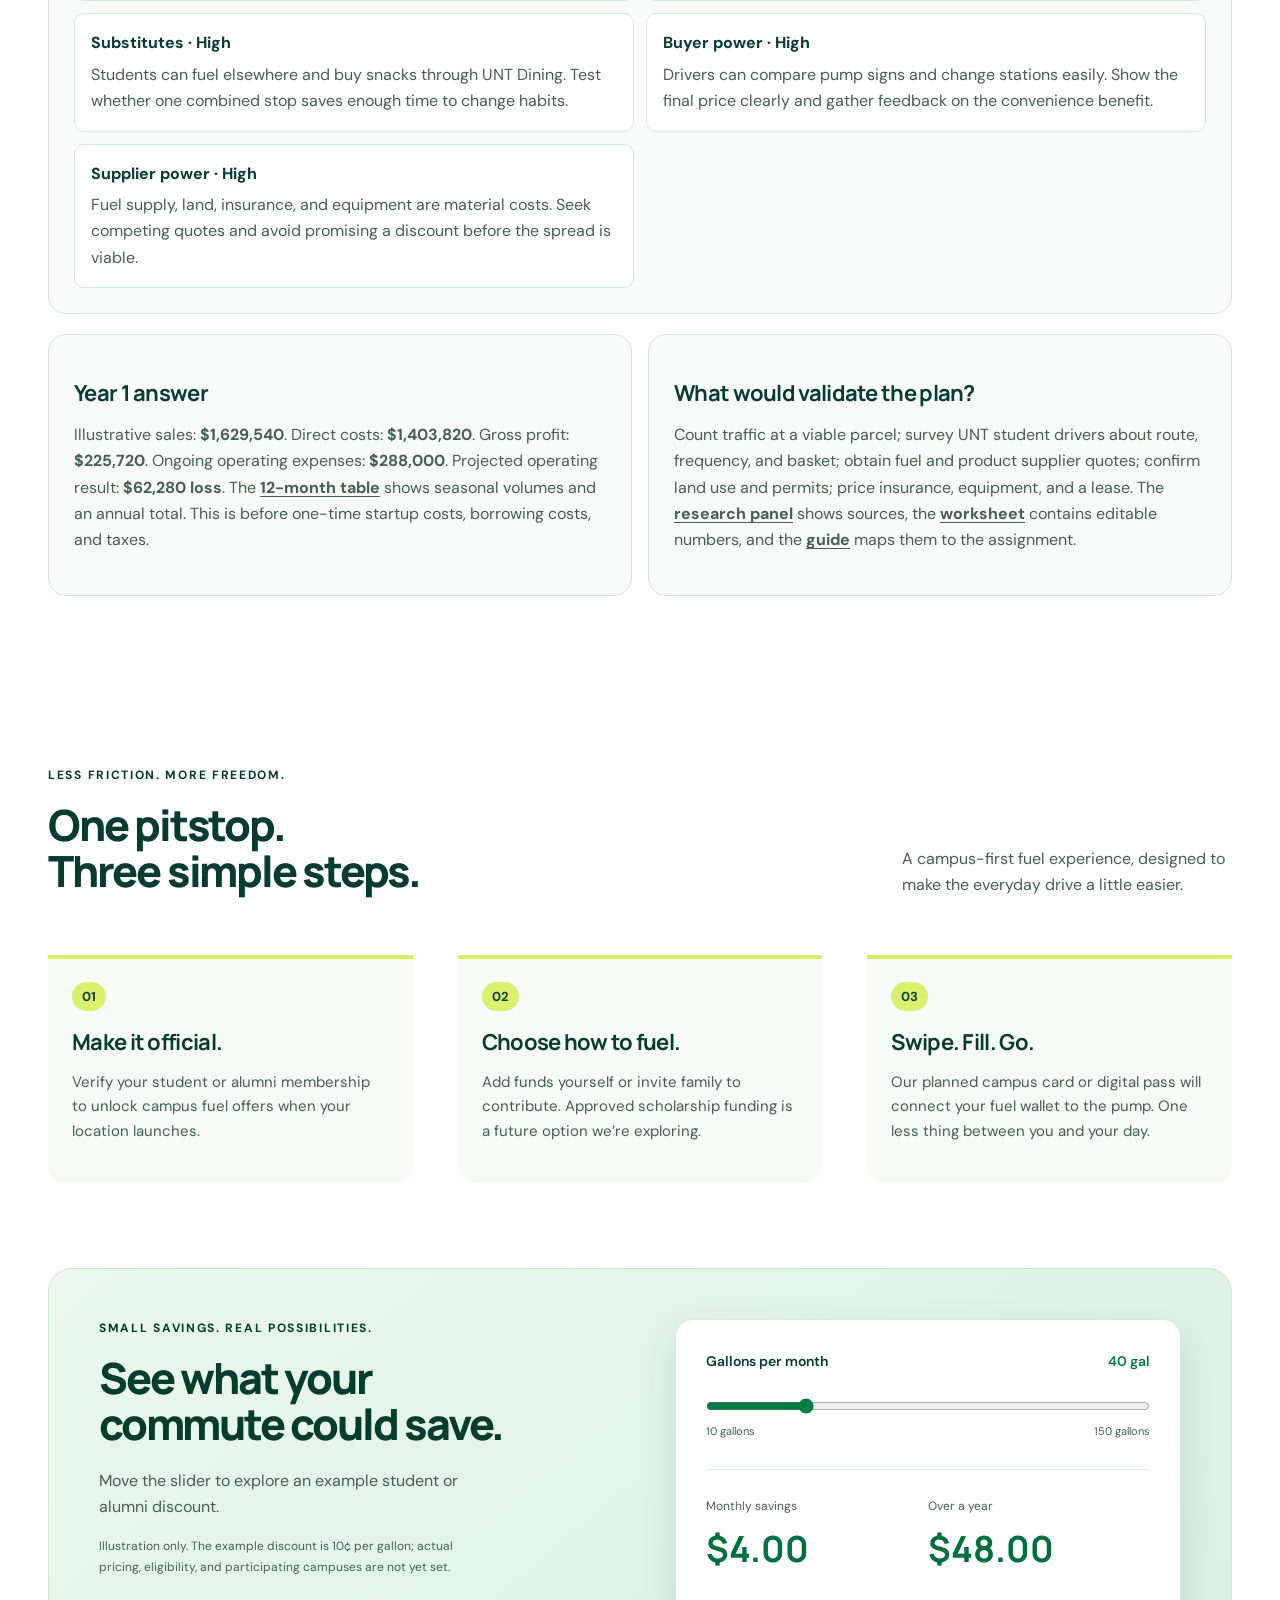
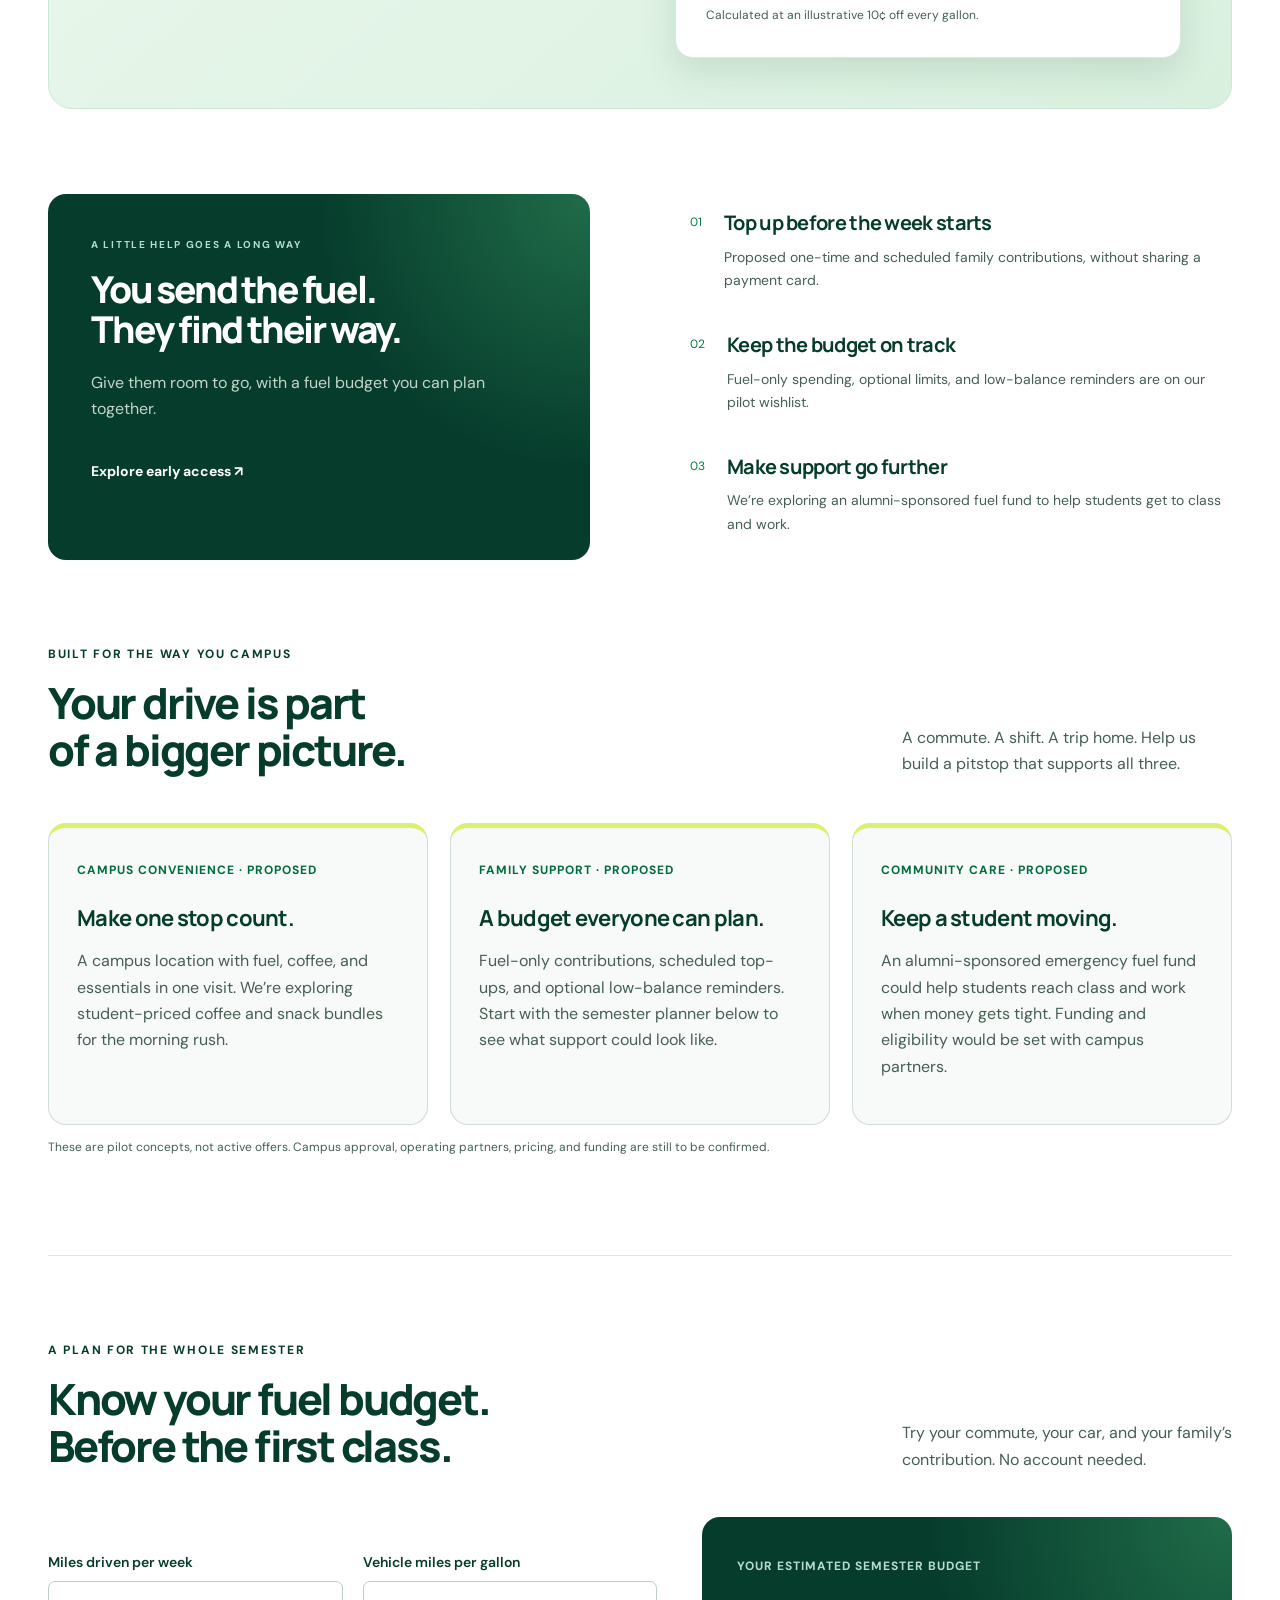
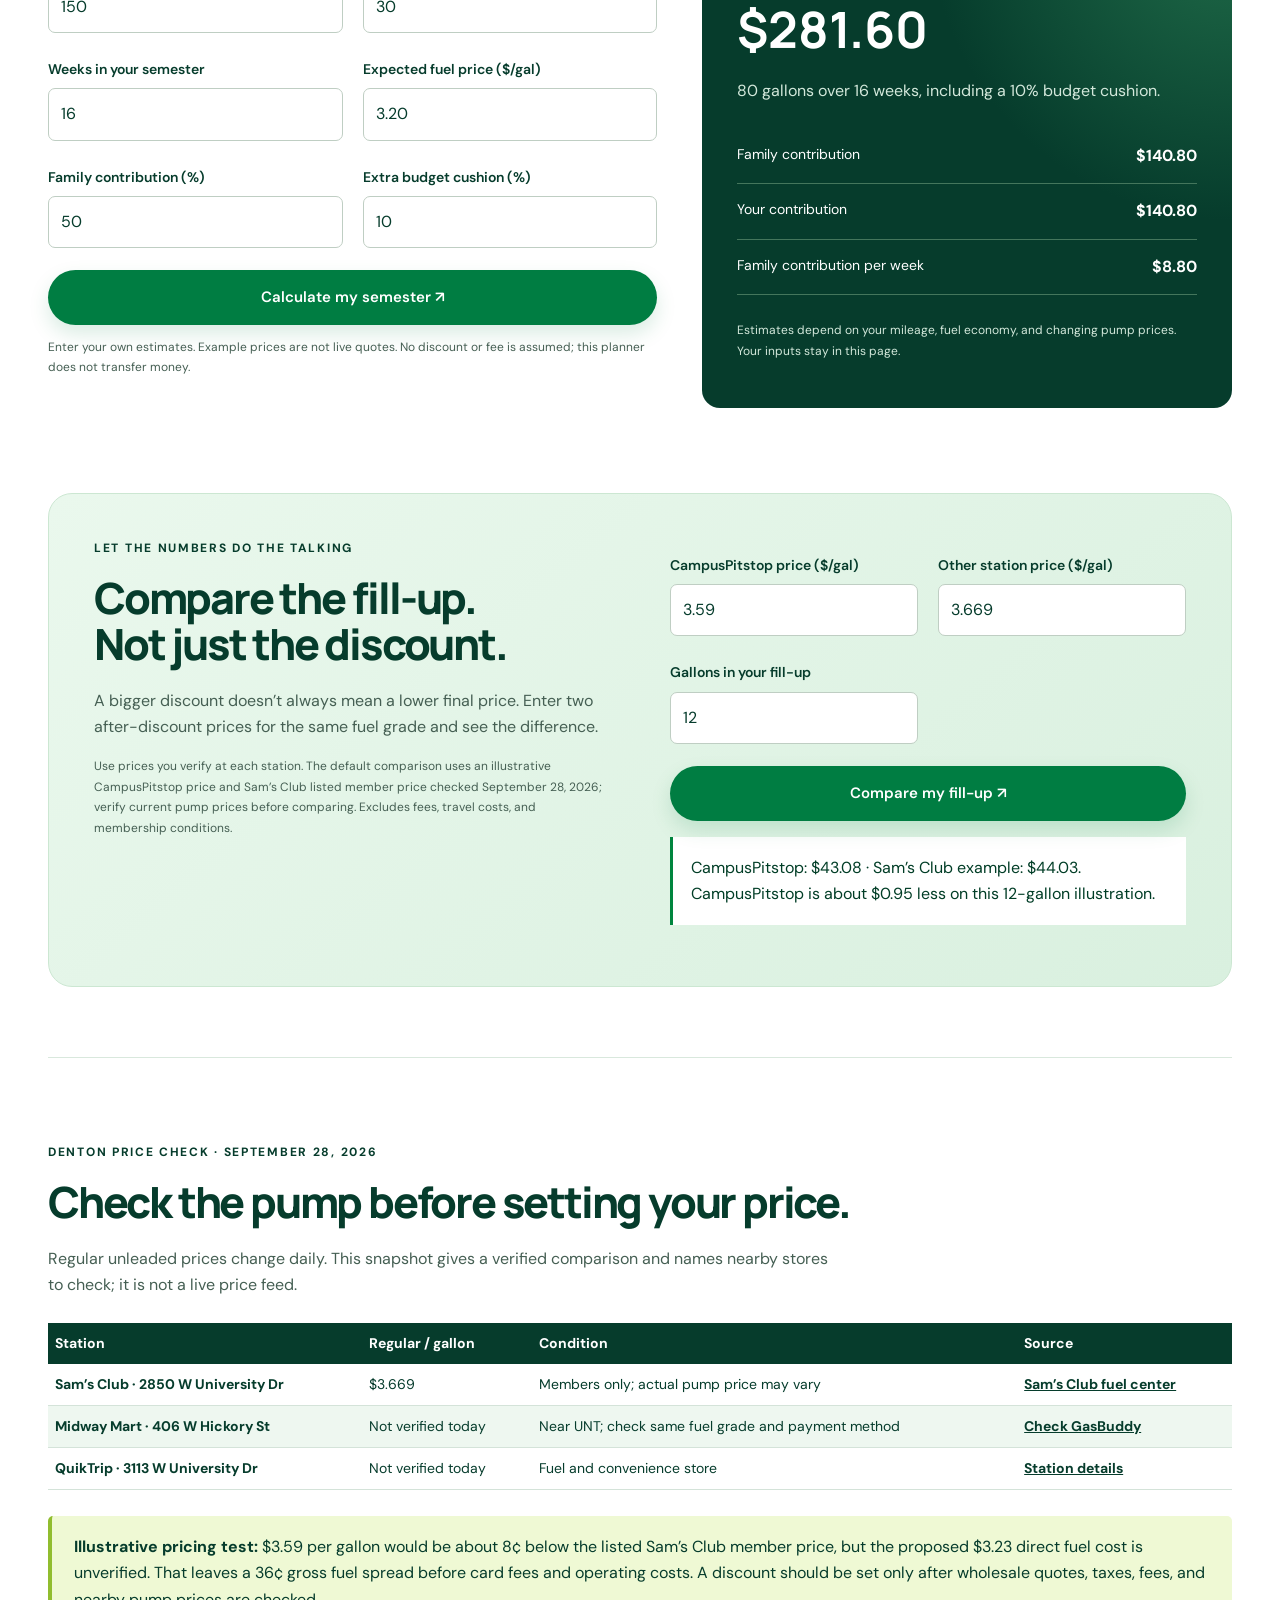
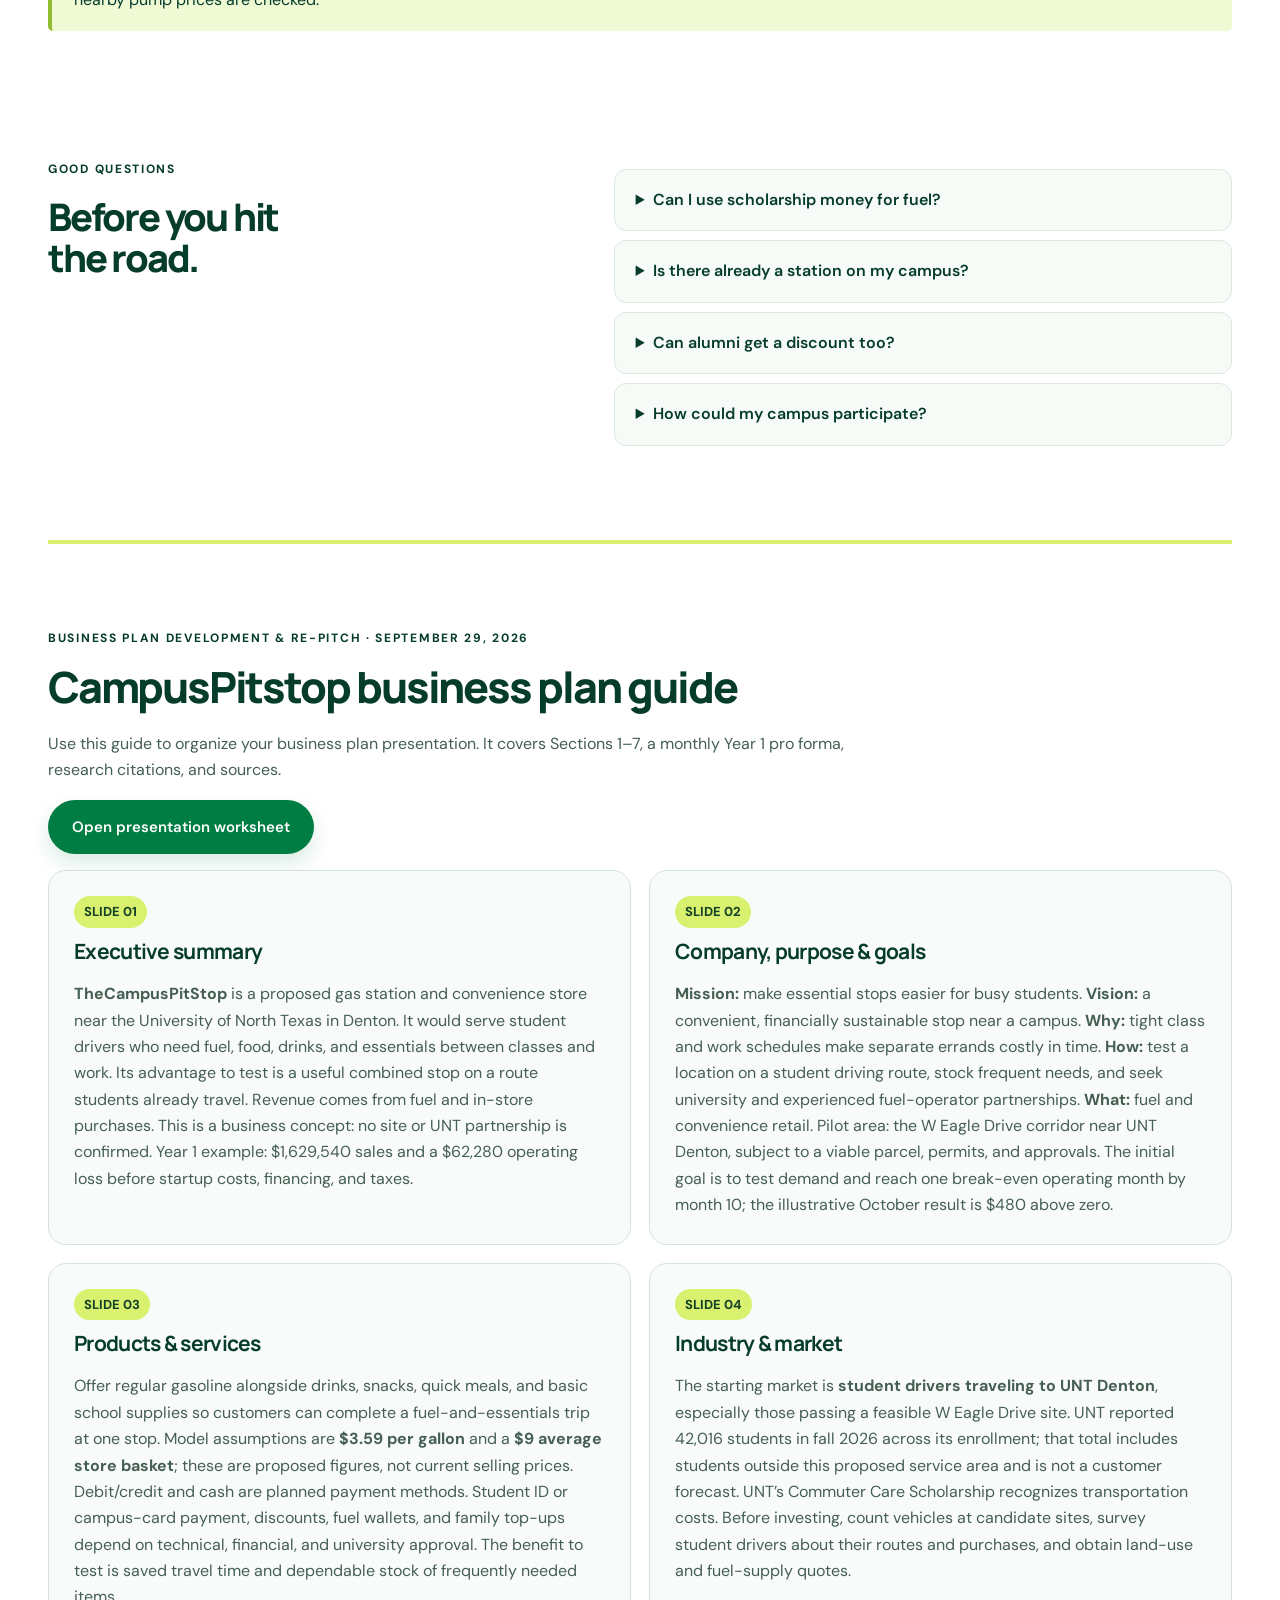
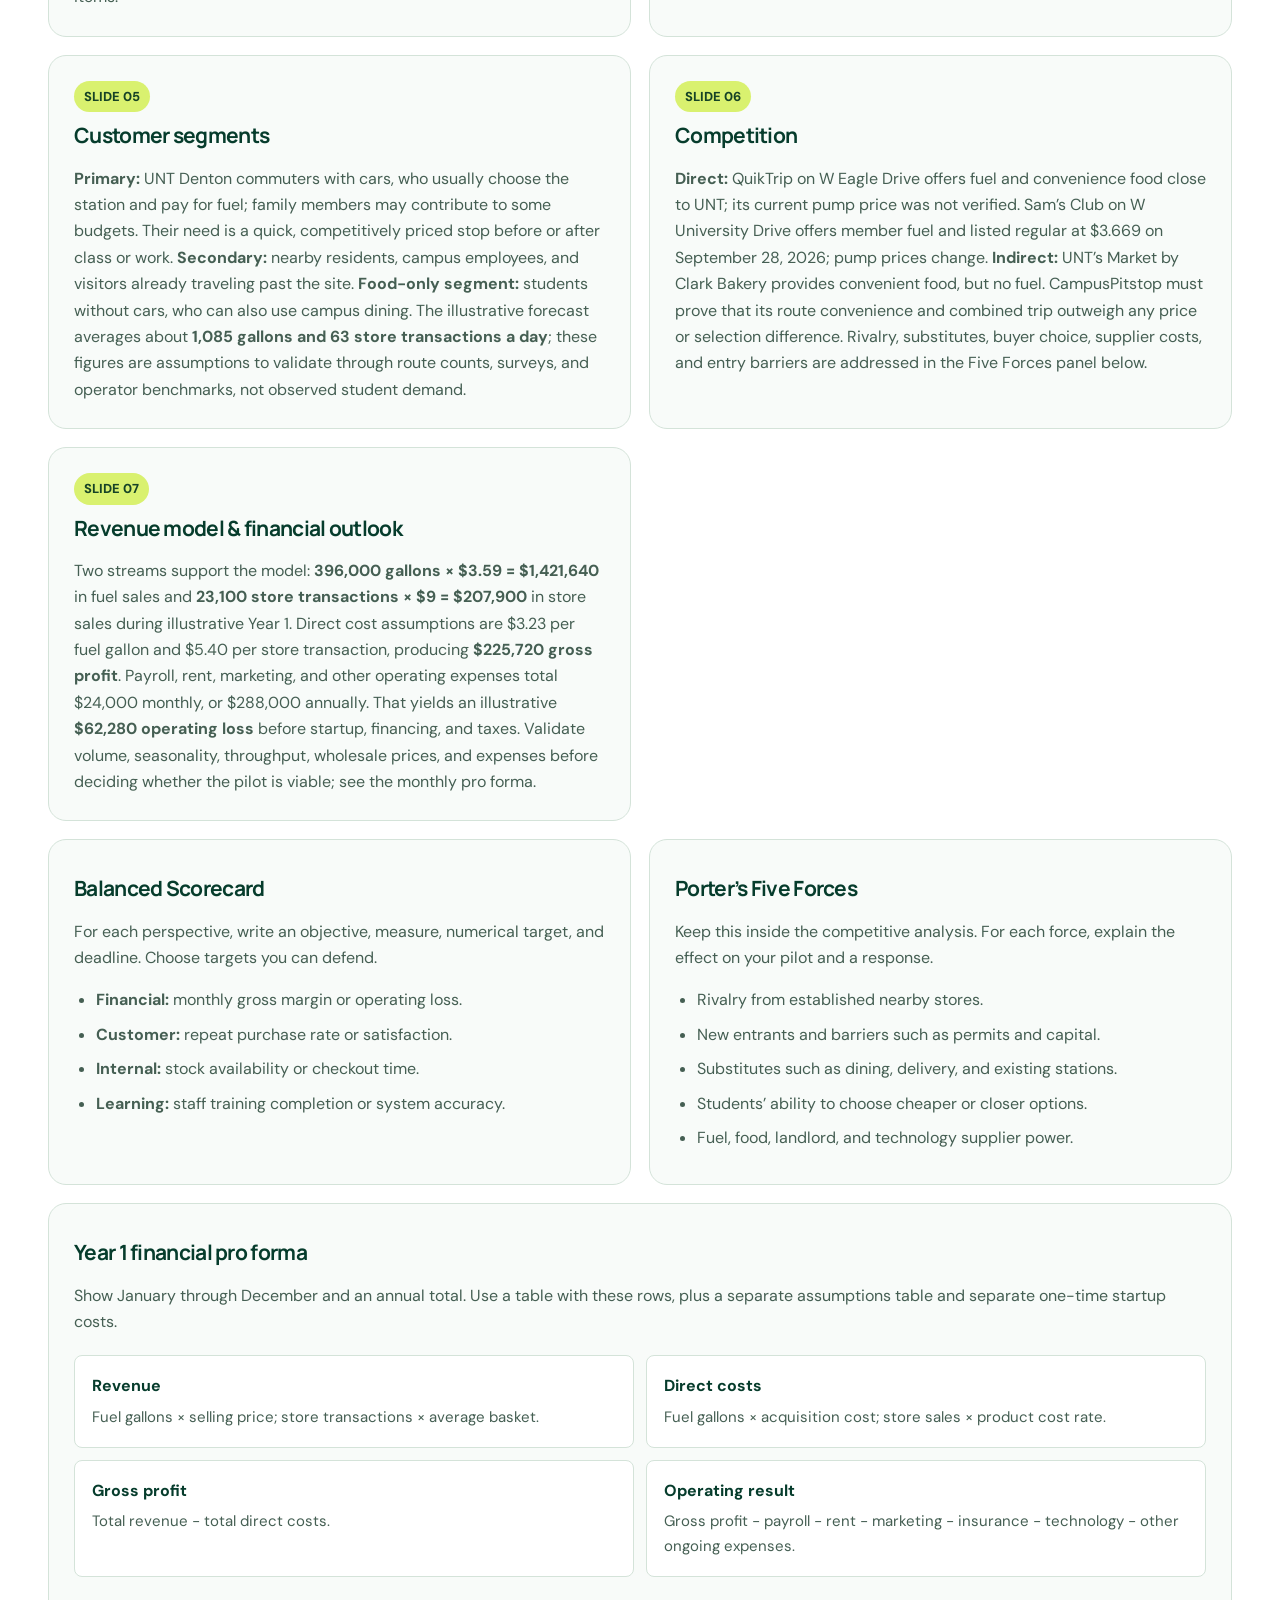
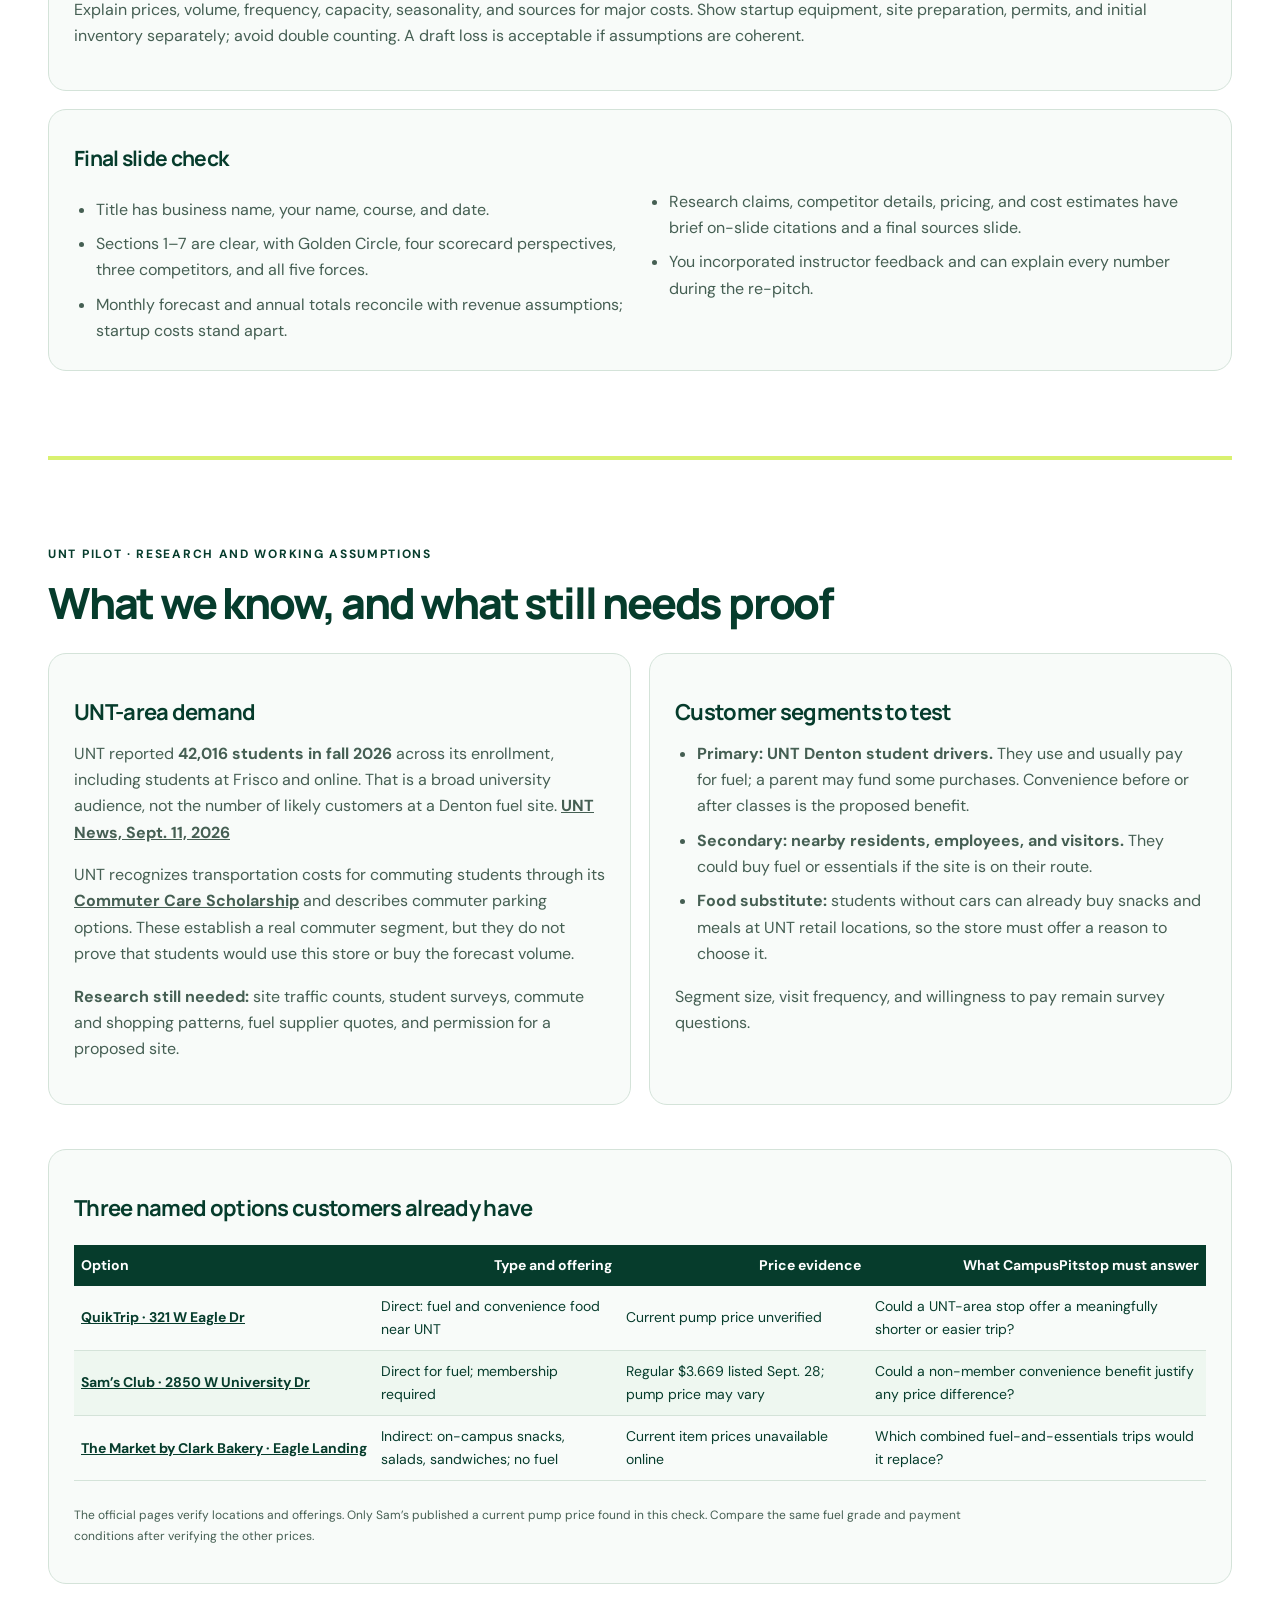
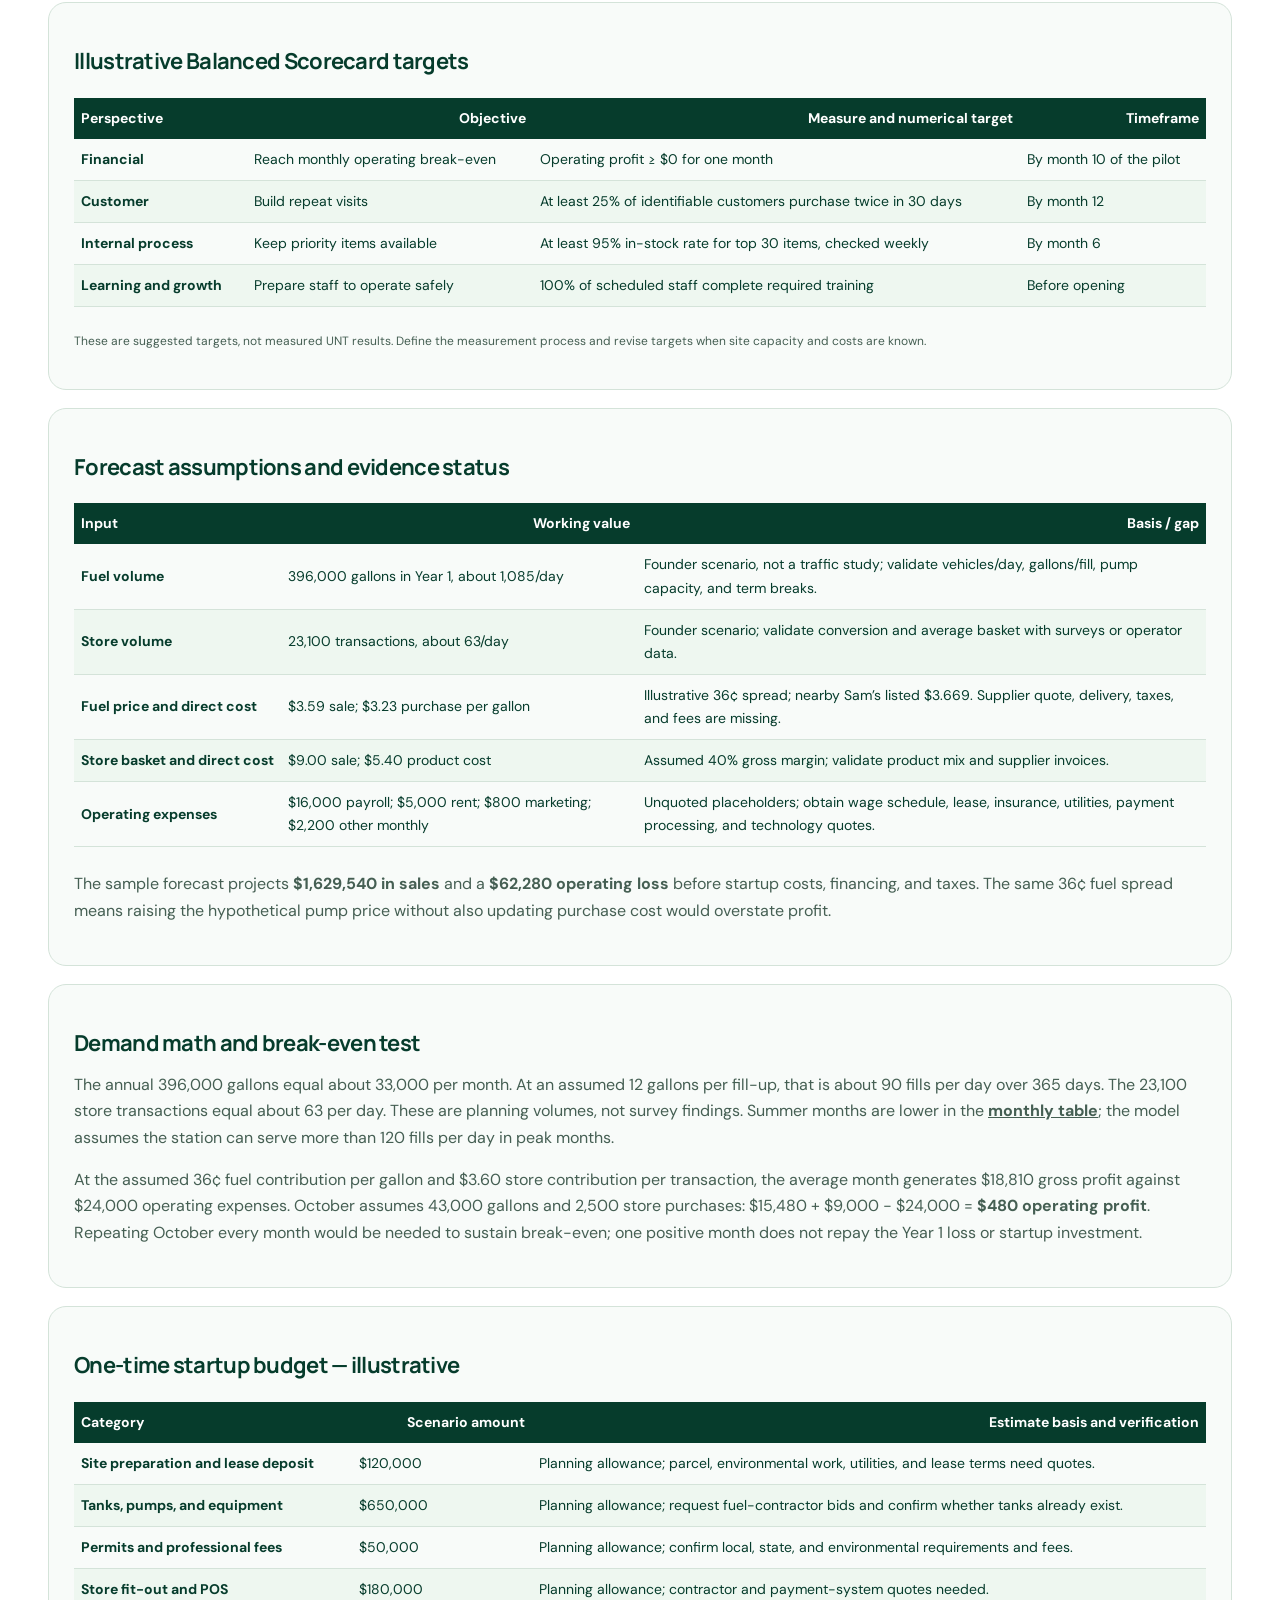
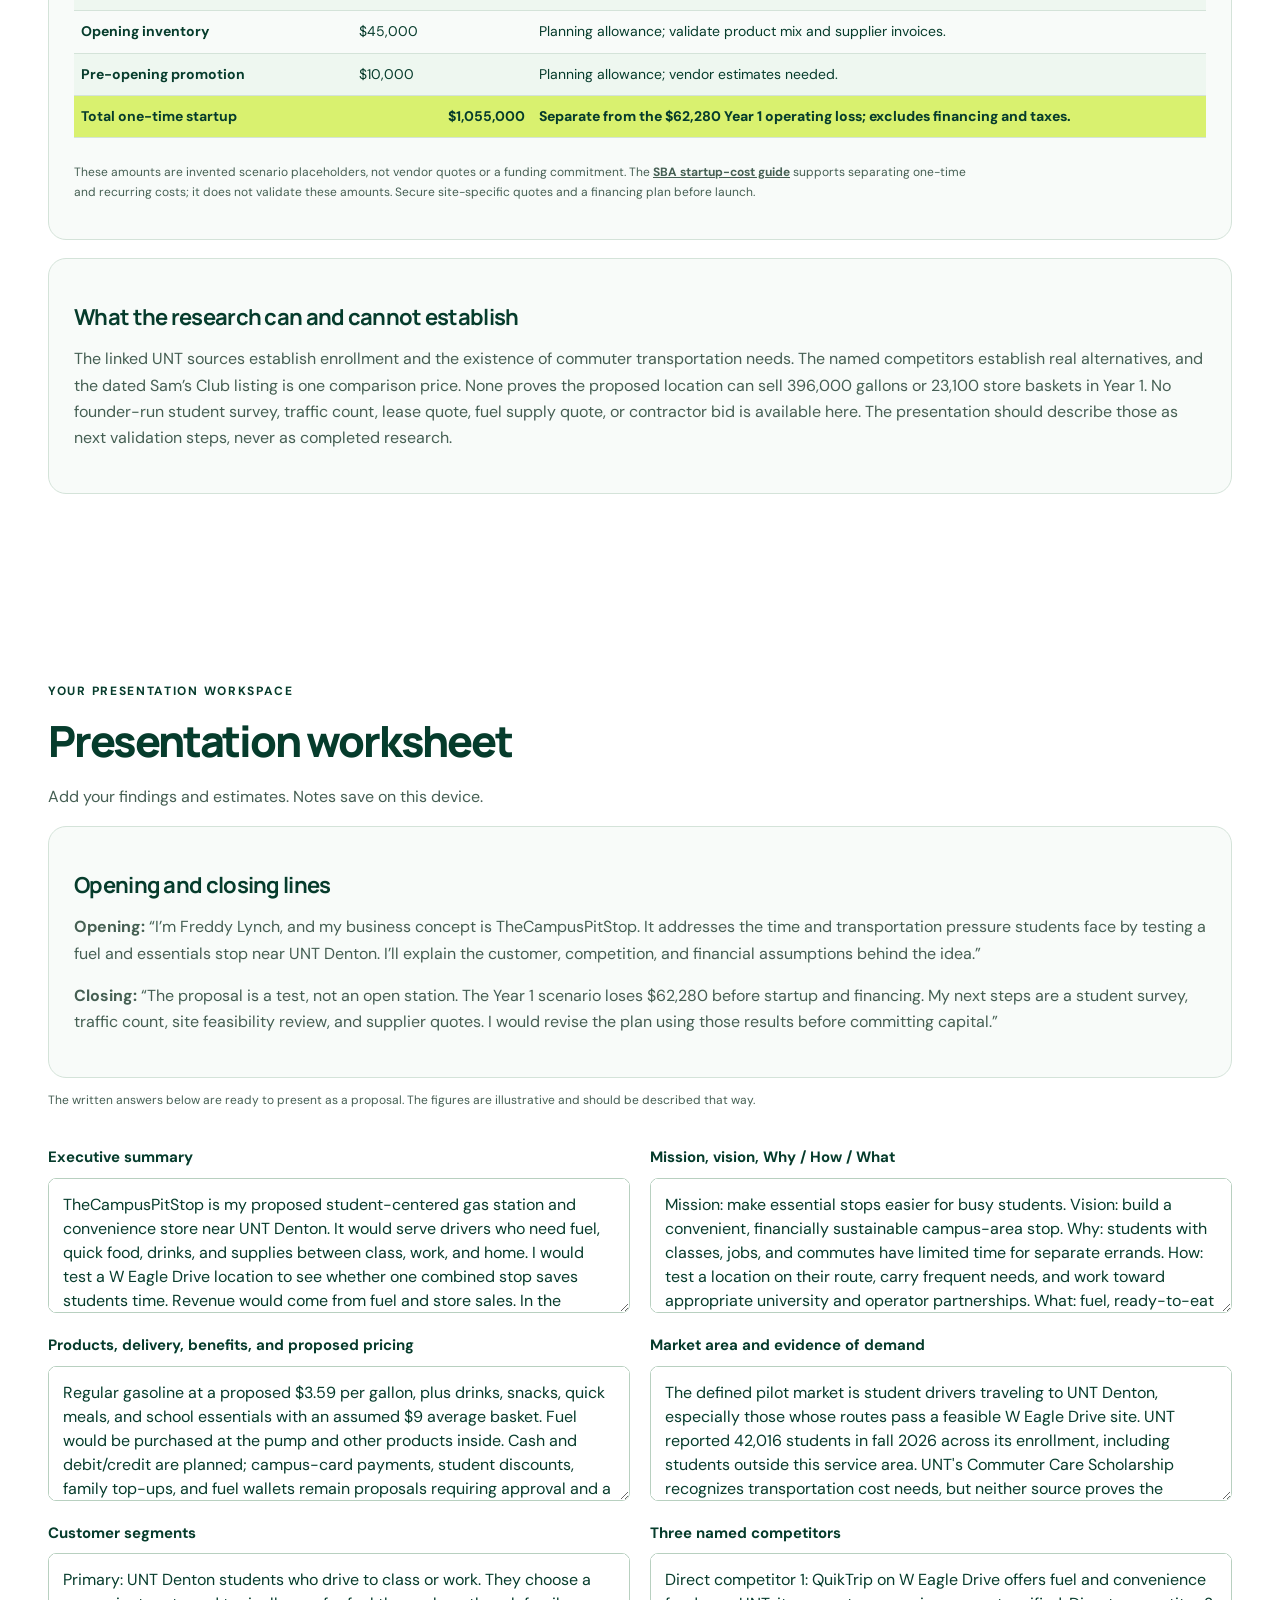
==== commit 69b8d7a1: "Write complete presentation worksheet and talk track" ====
--- a/index.html
+++ b/index.html
@@ -40,17 +40,17 @@
 <div class="study-panel"><h3>Demand math and break-even test</h3><p>The annual 396,000 gallons equal about 33,000 per month. At an assumed 12 gallons per fill-up, that is about 90 fills per day over 365 days. The 23,100 store transactions equal about 63 per day. These are planning volumes, not survey findings. Summer months are lower in the <a href="#forecast">monthly table</a>; the model assumes the station can serve more than 120 fills per day in peak months.</p><p>At the assumed 36¢ fuel contribution per gallon and $3.60 store contribution per transaction, the average month generates $18,810 gross profit against $24,000 operating expenses. October assumes 43,000 gallons and 2,500 store purchases: $15,480 + $9,000 − $24,000 = <strong>$480 operating profit</strong>. Repeating October every month would be needed to sustain break-even; one positive month does not repay the Year 1 loss or startup investment.</p></div>
 <div class="study-panel"><h3>One-time startup budget — illustrative</h3><div class="forecast-scroll"><table><thead><tr><th>Category</th><th>Scenario amount</th><th>Estimate basis and verification</th></tr></thead><tbody><tr><th>Site preparation and lease deposit</th><td>$120,000</td><td>Planning allowance; parcel, environmental work, utilities, and lease terms need quotes.</td></tr><tr><th>Tanks, pumps, and equipment</th><td>$650,000</td><td>Planning allowance; request fuel-contractor bids and confirm whether tanks already exist.</td></tr><tr><th>Permits and professional fees</th><td>$50,000</td><td>Planning allowance; confirm local, state, and environmental requirements and fees.</td></tr><tr><th>Store fit-out and POS</th><td>$180,000</td><td>Planning allowance; contractor and payment-system quotes needed.</td></tr><tr><th>Opening inventory</th><td>$45,000</td><td>Planning allowance; validate product mix and supplier invoices.</td></tr><tr><th>Pre-opening promotion</th><td>$10,000</td><td>Planning allowance; vendor estimates needed.</td></tr></tbody><tfoot><tr><th>Total one-time startup</th><th>$1,055,000</th><td>Separate from the $62,280 Year 1 operating loss; excludes financing and taxes.</td></tr></tfoot></table></div><p class="fine">These amounts are invented scenario placeholders, not vendor quotes or a funding commitment. The <a href="https://www.sba.gov/business-guide/plan-your-business/calculate-your-startup-costs" target="_blank" rel="noopener">SBA startup-cost guide</a> supports separating one-time and recurring costs; it does not validate these amounts. Secure site-specific quotes and a financing plan before launch.</p></div>
 <div class="study-panel"><h3>What the research can and cannot establish</h3><p>The linked UNT sources establish enrollment and the existence of commuter transportation needs. The named competitors establish real alternatives, and the dated Sam’s Club listing is one comparison price. None proves the proposed location can sell 396,000 gallons or 23,100 store baskets in Year 1. No founder-run student survey, traffic count, lease quote, fuel supply quote, or contractor bid is available here. The presentation should describe those as next validation steps, never as completed research.</p></div></section>
-<section class="section worksheet" id="worksheet"><div class="eyebrow">YOUR PRESENTATION WORKSPACE</div><h2>Presentation worksheet</h2><p>Add your findings and estimates. Notes save on this device.</p><div class="worksheet-fields" id="notes">
-<label>Executive summary<textarea data-note="summary" placeholder="Concept, target customer, problem, specific advantage, and revenue streams. Complete last."></textarea></label>
-<label>Mission, vision, Why / How / What<textarea data-note="purpose" placeholder="Your purpose, approach, offerings, pilot location, and instructor feedback."></textarea></label>
-<label>Products, delivery, benefits, and proposed pricing<textarea data-note="offerings" placeholder="Fuel, food, beverages, essentials; how purchased and how each helps students."></textarea></label>
-<label>Market area and evidence of demand<textarea data-note="market" placeholder="Define one campus area; enrollment, commuting, survey or other evidence, trends, and source links."></textarea></label>
-<label>Customer segments<textarea data-note="customers" placeholder="Primary and secondary groups; demographics, frustrations, motivations, habits; user, decision-maker, payer."></textarea></label>
-<label>Three named competitors<textarea data-note="competitors" placeholder="Two direct and one indirect. Compare products, customers, verified prices (or unavailable), strengths, weaknesses, and your response."></textarea></label>
-<label>Porter’s Five Forces<textarea data-note="forces" placeholder="Rivalry, entrants, substitutes, buyer power, supplier power: business effect and response for each."></textarea></label>
-<label>Balanced Scorecard<textarea data-note="scorecard" placeholder="Financial, customer, internal process, learning/growth: objective, measure, numerical target, timeframe for each."></textarea></label>
-<label>Revenue strategy<textarea data-note="revenue" placeholder="Fuel and store streams, price rationale, purchase frequency, fixed/variable costs, capacity limits, link to scorecard."></textarea></label>
-<label>Sources and revisions<textarea data-note="sources" placeholder="Titles, URLs, access dates, and instructor feedback addressed. Cite relevant slides and include a final sources slide."></textarea></label></div>
+<section class="section worksheet" id="worksheet"><div class="eyebrow">YOUR PRESENTATION WORKSPACE</div><h2>Presentation worksheet</h2><p>Add your findings and estimates. Notes save on this device.</p><div class="study-panel"><h3>Opening and closing lines</h3><p><b>Opening:</b> “I’m Freddy Lynch, and my business concept is TheCampusPitStop. It addresses the time and transportation pressure students face by testing a fuel and essentials stop near UNT Denton. I’ll explain the customer, competition, and financial assumptions behind the idea.”</p><p><b>Closing:</b> “The proposal is a test, not an open station. The Year 1 scenario loses $62,280 before startup and financing. My next steps are a student survey, traffic count, site feasibility review, and supplier quotes. I would revise the plan using those results before committing capital.”</p></div><p class="fine">The written answers below are ready to present as a proposal. The figures are illustrative and should be described that way.</p><div class="worksheet-fields" id="notes">
+<label>Executive summary<textarea data-note="summary" placeholder="Concept, target customer, problem, specific advantage, and revenue streams. Complete last.">TheCampusPitStop is my proposed student-centered gas station and convenience store near UNT Denton. It would serve drivers who need fuel, quick food, drinks, and supplies between class, work, and home. I would test a W Eagle Drive location to see whether one combined stop saves students time. Revenue would come from fuel and store sales. In the illustrative first year, sales are $1,629,540, but operating costs lead to a $62,280 loss. No location or UNT partnership is confirmed.</textarea></label>
+<label>Mission, vision, Why / How / What<textarea data-note="purpose" placeholder="Your purpose, approach, offerings, pilot location, and instructor feedback.">Mission: make essential stops easier for busy students. Vision: build a convenient, financially sustainable campus-area stop. Why: students with classes, jobs, and commutes have limited time for separate errands. How: test a location on their route, carry frequent needs, and work toward appropriate university and operator partnerships. What: fuel, ready-to-eat food, drinks, snacks, and supplies. The pilot is proposed near UNT Denton. A campus-card feature would require approval.</textarea></label>
+<label>Products, delivery, benefits, and proposed pricing<textarea data-note="offerings" placeholder="Fuel, food, beverages, essentials; how purchased and how each helps students.">Regular gasoline at a proposed $3.59 per gallon, plus drinks, snacks, quick meals, and school essentials with an assumed $9 average basket. Fuel would be purchased at the pump and other products inside. Cash and debit/credit are planned; campus-card payments, student discounts, family top-ups, and fuel wallets remain proposals requiring approval and a viable cost model. The main benefit to test is completing two errands in one convenient trip.</textarea></label>
+<label>Market area and evidence of demand<textarea data-note="market" placeholder="Define one campus area; enrollment, commuting, survey or other evidence, trends, and source links.">The defined pilot market is student drivers traveling to UNT Denton, especially those whose routes pass a feasible W Eagle Drive site. UNT reported 42,016 students in fall 2026 across its enrollment, including students outside this service area. UNT's Commuter Care Scholarship recognizes transportation cost needs, but neither source proves the proposed sales volume. The estimate of 396,000 gallons equals about 90 twelve-gallon fill-ups per day. It needs site traffic counts, student route surveys, pump capacity analysis, and supplier quotes before investment.</textarea></label>
+<label>Customer segments<textarea data-note="customers" placeholder="Primary and secondary groups; demographics, frustrations, motivations, habits; user, decision-maker, payer.">Primary: UNT Denton students who drive to class or work. They choose a convenient route and typically pay for fuel themselves, though family may help. Secondary: nearby residents, employees, and visitors who already pass the site. Students without cars may buy snacks but have on-campus alternatives. The model assumes 23,100 store purchases in Year 1, about 63 per day; these are assumptions, not measured customer habits. Ask student drivers where they refuel, how often, what they buy, and whether a combined stop would change their route.</textarea></label>
+<label>Three named competitors<textarea data-note="competitors" placeholder="Two direct and one indirect. Compare products, customers, verified prices (or unavailable), strengths, weaknesses, and your response.">Direct competitor 1: QuikTrip on W Eagle Drive offers fuel and convenience food near UNT; its current pump price was not verified. Direct competitor 2: Sam's Club on W University Drive offers member fuel and listed regular at $3.669 on September 28, 2026; membership is required and the pump price can change. Indirect competitor: The Market by Clark Bakery at UNT offers campus food and snacks, but no fuel; current item prices were unavailable online. CampusPitstop would test whether a shorter combined trip and relevant inventory outweigh competitors' price or selection advantages. Do not claim to be cheapest without current same-grade price checks.</textarea></label>
+<label>Porter’s Five Forces<textarea data-note="forces" placeholder="Rivalry, entrants, substitutes, buyer power, supplier power: business effect and response for each.">Rivalry is high because nearby fuel and convenience stores already exist; compare total trip time, receipt, and stock weekly. Entry barriers include land, permits, equipment, and capital; secure a feasible site and funding before expansion. Substitutes include campus dining, delivery, and separate fuel stops; test whether one combined trip changes behavior. Buyer power is high because drivers can compare prices and switch stations; publish clear final prices. Supplier power is material for fuel, equipment, land, and insurance; request multiple quotes.</textarea></label>
+<label>Balanced Scorecard<textarea data-note="scorecard" placeholder="Financial, customer, internal process, learning/growth: objective, measure, numerical target, timeframe for each.">Financial: reach at least $0 operating profit in one month by pilot month 10; the sample October result is $480, though Year 1 still loses $62,280. Customer: at least 25% of identifiable customers buy twice within 30 days by month 12. Internal process: maintain at least 95% in-stock availability for the top 30 items, checked weekly, by month 6. Learning and growth: 100% of scheduled staff complete required training before opening. These are targets, not measured results.</textarea></label>
+<label>Revenue strategy<textarea data-note="revenue" placeholder="Fuel and store streams, price rationale, purchase frequency, fixed/variable costs, capacity limits, link to scorecard.">Fuel: 396,000 gallons x $3.59 = $1,421,640 sales; direct fuel cost 396,000 x $3.23 = $1,279,080. Store: 23,100 transactions x $9 = $207,900 sales; direct product cost 23,100 x $5.40 = $124,740. Gross profit is $225,720. Monthly operating expenses are $16,000 payroll, $5,000 rent, $800 marketing, and $2,200 other, or $288,000 annually. Operating result is a $62,280 loss before financing and taxes. One-time startup is estimated separately at $1,055,000. School breaks, staffing, pump throughput, and wholesale changes could alter results; October's modeled $480 profit is one break-even month, not full-year profitability.</textarea></label>
+<label>Sources and revisions<textarea data-note="sources" placeholder="Titles, URLs, access dates, and instructor feedback addressed. Cite relevant slides and include a final sources slide.">UNT News, Fall 2026 enrollment: https://news.unt.edu/news/2026/fall-26-enrollment-positions-unt-for-growth-and-impact.html ; UNT Commuter Care Scholarship: https://studentaffairs.unt.edu/eagle-engagement-center/non-traditional-and-commuter-student-support/program/commuter-care-scholarship.html ; QuikTrip Denton locations: https://locations.quiktrip.com/tx/denton ; Sam's Club Denton fuel center (listed price checked Sept. 28, 2026): https://www.samsclub.com/club/4905-denton-tx/fuel-center ; UNT Dining, The Market by Clark Bakery: https://dining.unt.edu/hours/retail/the-market-by-clark-bakery.html ; NACS fuel margin context: https://www.convenience.org/topics/fuels-and-energy/the-us-petroleum-industry-statistics-definitions ; SBA startup guidance: https://www.sba.gov/business-guide/plan-your-business/calculate-your-startup-costs . All sales volume, direct-cost, operating-cost, and startup amounts are scenario assumptions. No student survey, traffic count, parcel approval, supplier quote, or contractor bid has been obtained. Verify prices again before presenting.</textarea></label></div>
 <div id="forecast" class="study-panel finance"><h2>Year 1 pro forma</h2><p>The completed illustrative scenario loads automatically on a new device. You can change prices, unit costs, monthly volumes, and expenses; the table recalculates each month and the annual total.</p><div class="example-note"><strong>Illustrative University of North Texas (Denton) pilot:</strong> $3.59 fuel price, $3.23 direct fuel cost, $9 store basket, $5.40 store direct cost, and $24,000 monthly operating expenses. These are planning assumptions for a proposed UNT-area location, not a UNT partnership or site-specific quotes. <button type="button" id="load-example">Load example estimate</button><p id="example-summary" aria-live="polite"></p></div><div class="assumptions"><label>Fuel price / gallon ($)<input id="f-price" type="number" min="0" step="0.01" placeholder="Your estimate"></label><label>Fuel direct cost / gallon ($)<input id="f-cost" type="number" min="0" step="0.01" placeholder="Your estimate"></label><label>Average store basket ($)<input id="s-price" type="number" min="0" step="0.01" placeholder="Your estimate"></label><label>Store direct cost / transaction ($)<input id="s-cost" type="number" min="0" step="0.01" placeholder="Your estimate"></label><label>Monthly payroll ($)<input id="payroll" type="number" min="0" step="0.01" placeholder="Your estimate"></label><label>Monthly rent ($)<input id="rent" type="number" min="0" step="0.01" placeholder="Your estimate"></label><label>Monthly marketing ($)<input id="marketing" type="number" min="0" step="0.01" placeholder="Your estimate"></label><label>Monthly insurance, tech &amp; other ($)<input id="other-expense" type="number" min="0" step="0.01" placeholder="Your estimate"></label></div><div class="forecast-scroll"><table id="forecast-table"><caption>Year 1 monthly forecast · dollars except volume columns</caption><thead><tr><th>Month</th><th>Fuel gallons</th><th>Store transactions</th><th>Fuel revenue</th><th>Store revenue</th><th>Direct costs</th><th>Gross profit</th><th>Operating expenses</th><th>Profit / loss</th></tr></thead><tbody></tbody><tfoot></tfoot></table></div><p class="fine">Example fuel gross margin of 36¢ per gallon is near the recent five-year retailer average of 38.3¢ reported by <a href="https://www.convenience.org/topics/fuels-and-energy/the-us-petroleum-industry-statistics-definitions" target="_blank" rel="noopener">NACS</a>. The example selling price and all volumes, store costs, and operating expenses are assumptions; check local prices with <a href="https://www.eia.gov/dnav/pet/pet_pri_gnd_dcus_stx_w.htm" target="_blank" rel="noopener">EIA Texas data</a> and obtain site-specific quotes. UNT reported 42,016 students in fall 2026 across its enrollment (<a href="https://news.unt.edu/news/2026/fall-26-enrollment-positions-unt-for-growth-and-impact.html" target="_blank" rel="noopener">UNT News</a>), but enrollment alone does not predict sales. This is operating profit/loss before startup costs, financing, and taxes.</p><p class="fine">Enter seasonality month by month. Blank values calculate as zero. Prices and expenses are held constant across months in this draft calculator; explain any planned changes in your final forecast.</p><label>Assumptions and sources<textarea data-note="assumptions" placeholder="Add your own verified quotes or survey evidence here.">Scenario: 396,000 gallons (about 90 12-gallon fills/day); 23,100 store transactions (about 63/day). $3.59 fuel sale, $3.23 assumed purchase cost; $9 basket, $5.40 assumed direct cost. Fixed costs: $16,000 payroll, $5,000 rent, $800 marketing, $2,200 other per month. UNT enrollment and commuter aid establish a relevant segment, not sales volume. NACS retailer gross margin provides a rough spread benchmark, not a Denton wholesale quote. Seasonality is modeled in the monthly inputs. No traffic count or supplier quotes obtained.</textarea></label><div class="startup-costs"><h3>One-time startup cost worksheet</h3><p>The illustrative $1,055,000 startup scenario loads on a new device; replace each amount with a site-specific quote when available. These do not flow into operating profit. The <a href="https://www.sba.gov/business-guide/plan-your-business/calculate-your-startup-costs" target="_blank" rel="noopener">SBA recommends separating one-time and monthly costs</a>.</p><div class="assumptions"><label>Site preparation / lease deposit ($)<input data-startup="site" type="number" min="0" step="1" placeholder="Quote needed"></label><label>Tanks, pumps, and equipment ($)<input data-startup="equipment" type="number" min="0" step="1" placeholder="Quote needed"></label><label>Permits and professional fees ($)<input data-startup="permits" type="number" min="0" step="1" placeholder="Quote needed"></label><label>Store fit-out and POS ($)<input data-startup="fitout" type="number" min="0" step="1" placeholder="Quote needed"></label><label>Opening inventory ($)<input data-startup="inventory" type="number" min="0" step="1" placeholder="Quote needed"></label><label>Pre-opening promotion ($)<input data-startup="launch" type="number" min="0" step="1" placeholder="Quote needed"></label></div><p><strong>Startup total: <output id="startup-total">$1,055,000.00</output></strong> · Scenario only; blank cells after editing mean no estimate yet, not zero cost.</p></div><label>Startup quote sources and notes<textarea data-note="startup" placeholder="Add vendor quotes here.">Illustrative founder scenario only: $120,000 site, $650,000 tanks/pumps, $50,000 permits/professional, $180,000 fit-out/POS, $45,000 opening inventory, $10,000 promotion. Total $1,055,000. No site, fuel-contractor, or supplier quotes obtained. SBA guidance supports listing one-time costs separately but does not validate the figures. Excludes financing, taxes, and any additional working-capital reserve.</textarea></label></div><div class="study-panel"><h3>Before presenting</h3><p>Check that your presentation includes a title with your name, course, and date; Sections 1–7; research citations; a monthly forecast with annual total; separate startup costs; and sources. Be ready to explain your assumptions and revisions.</p></div><p id="save-status" role="status" class="fine">Notes save on this device as you type.</p></section>
 <section id="join" class="join section"><div><div class="eyebrow">LET’S GET YOUR CAMPUS MOVING</div><h2>Your campus.<br>Our next pitstop?</h2><p>Tell us where you’d like to see CampusPitstop.</p><span class="fine">Concept preview: this form saves your interest on this device only. It does not send a signup to CampusPitstop.</span></div><form id="interest"><label for="campus">College or university</label><input id="campus" name="campus" placeholder="Your campus name" required maxlength="120"><label for="role">I’m a...</label><select id="role" name="role"><option>Student</option><option>Alum</option><option>Parent or supporter</option><option>Campus representative</option></select><button class="button" type="submit">Save my campus interest ↗</button><p id="form-status" role="status"></p></form></section>
 </main><footer><a class="brand" href="#" aria-label="CampusPitstop home"><img class="brand-logo" src="campuspitstop-logo.png" alt="The Campus Pit Stop — Fuel. Refuel. Succeed." width="1254" height="1254"></a><p>A little less fuel stress. A lot more go.</p><span>© 2026 CampusPitstop · Concept preview</span></footer><script src="app.js"></script><script src="worksheet.js"></script></body></html>
